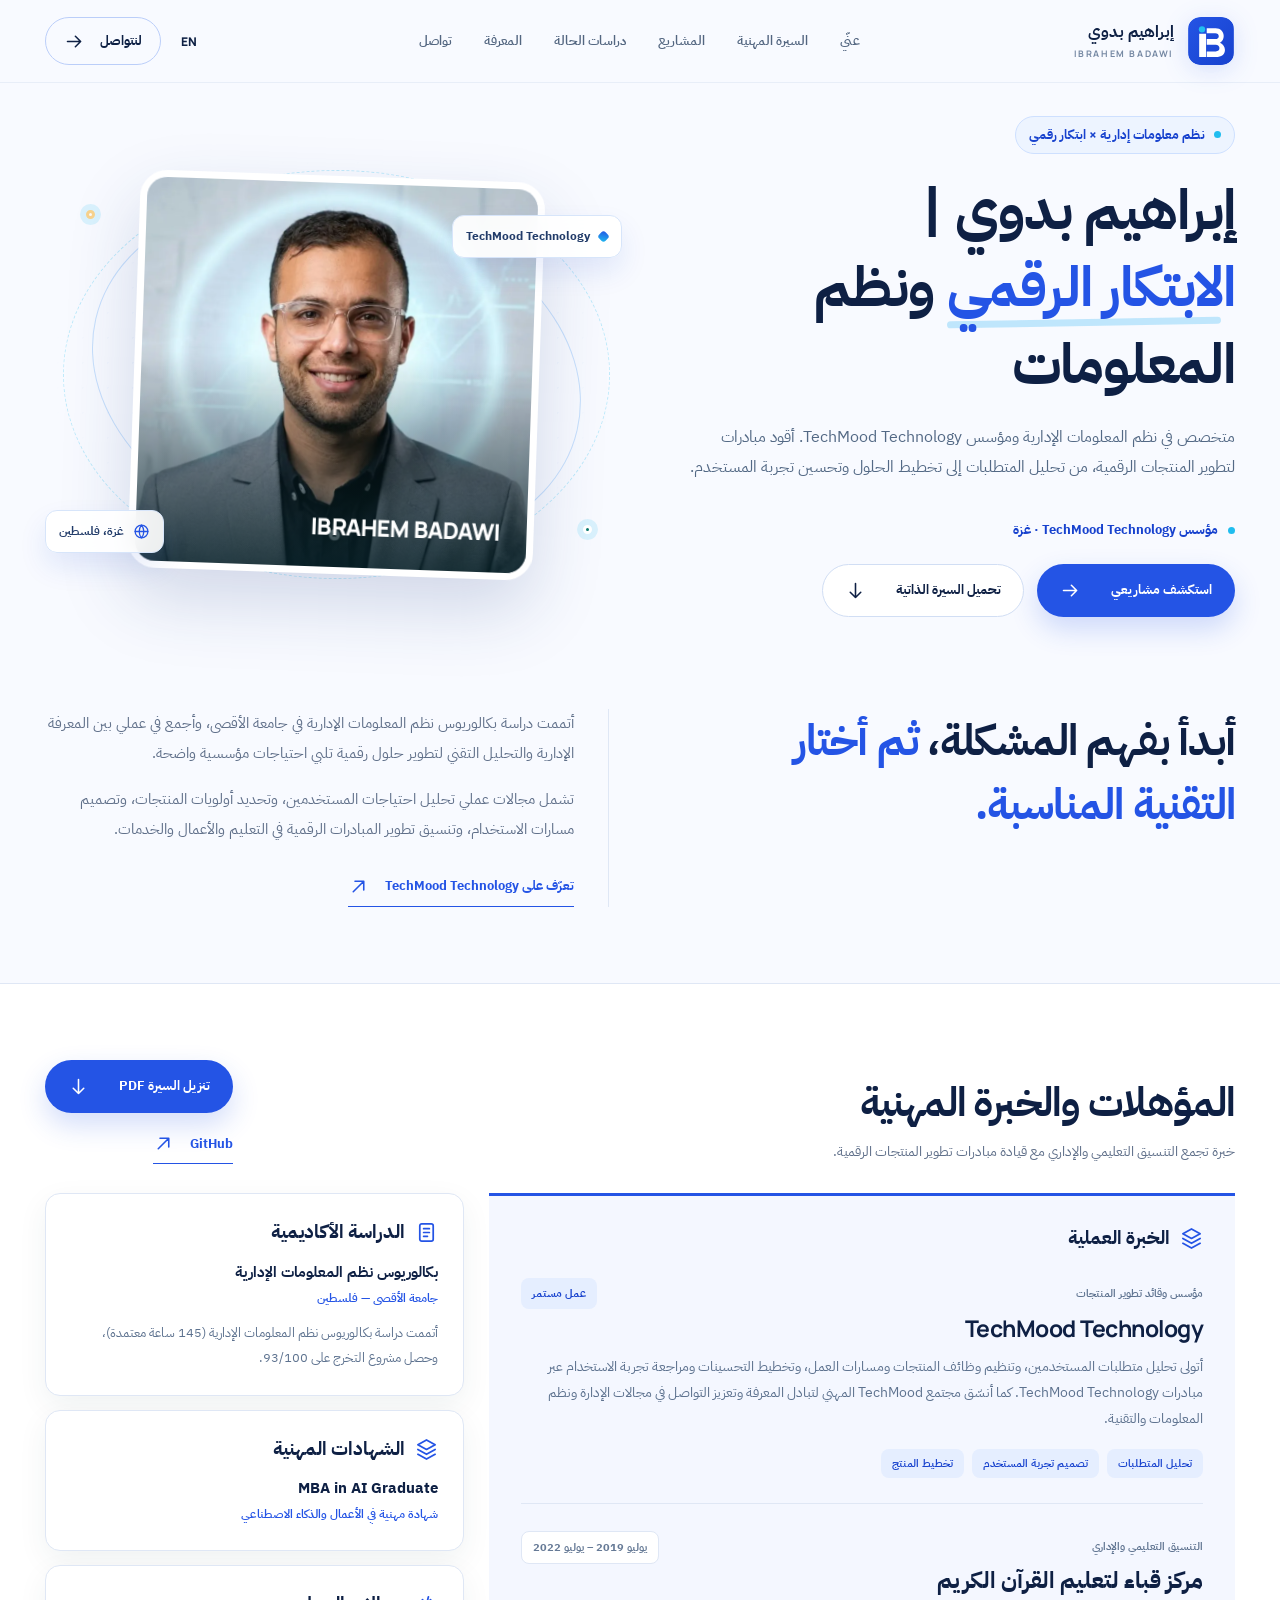
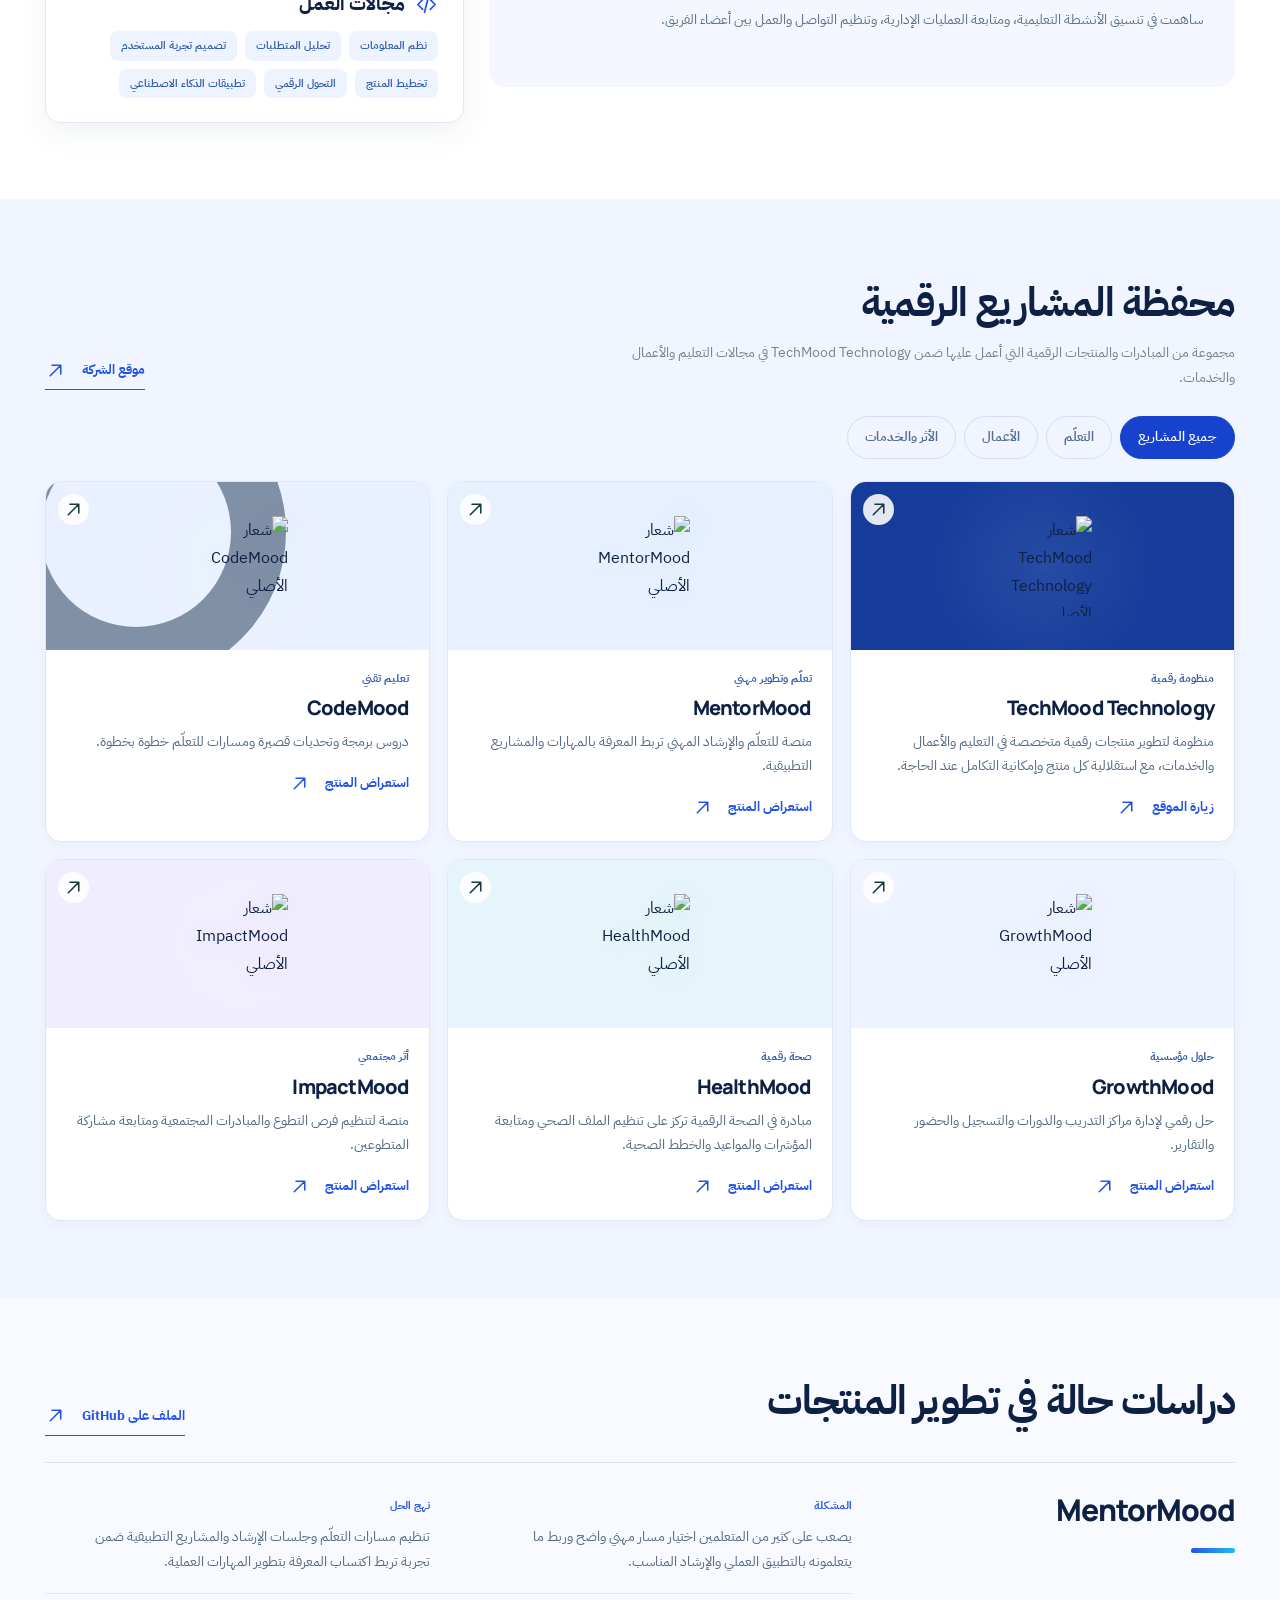
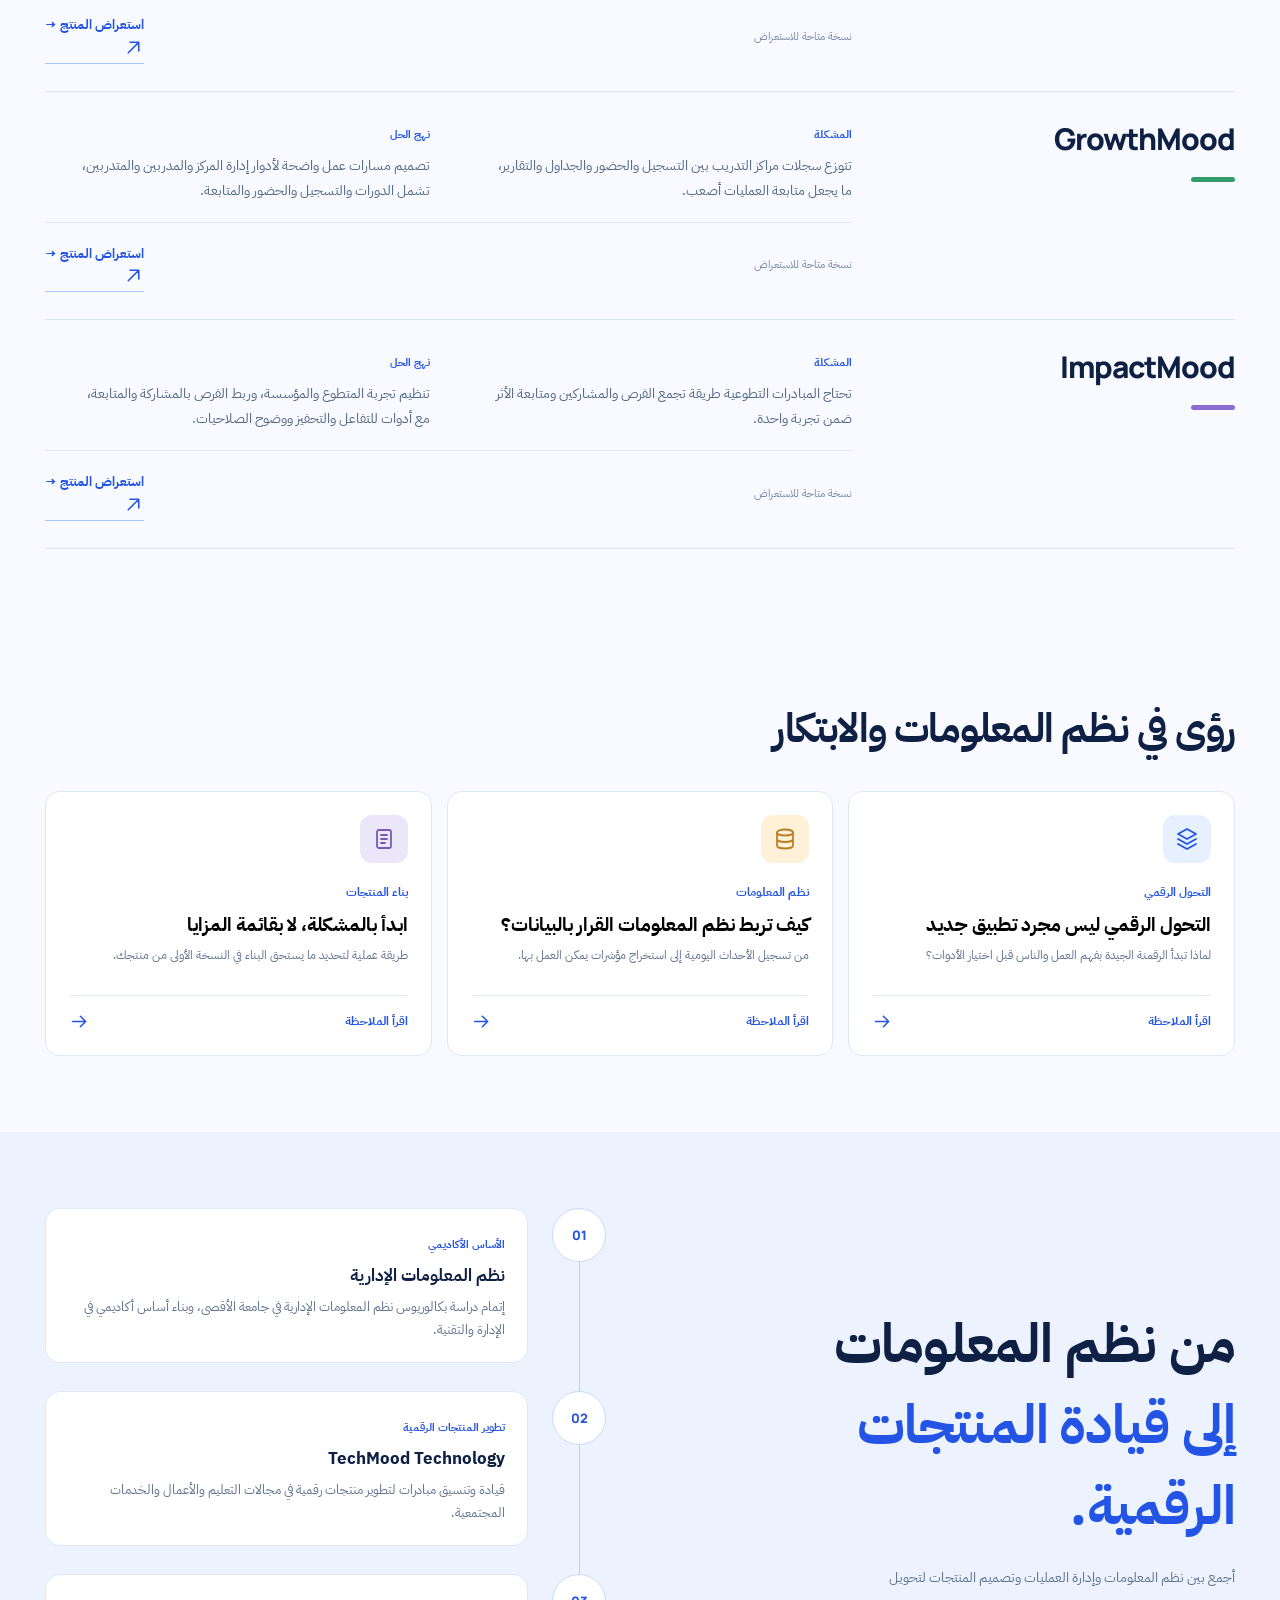
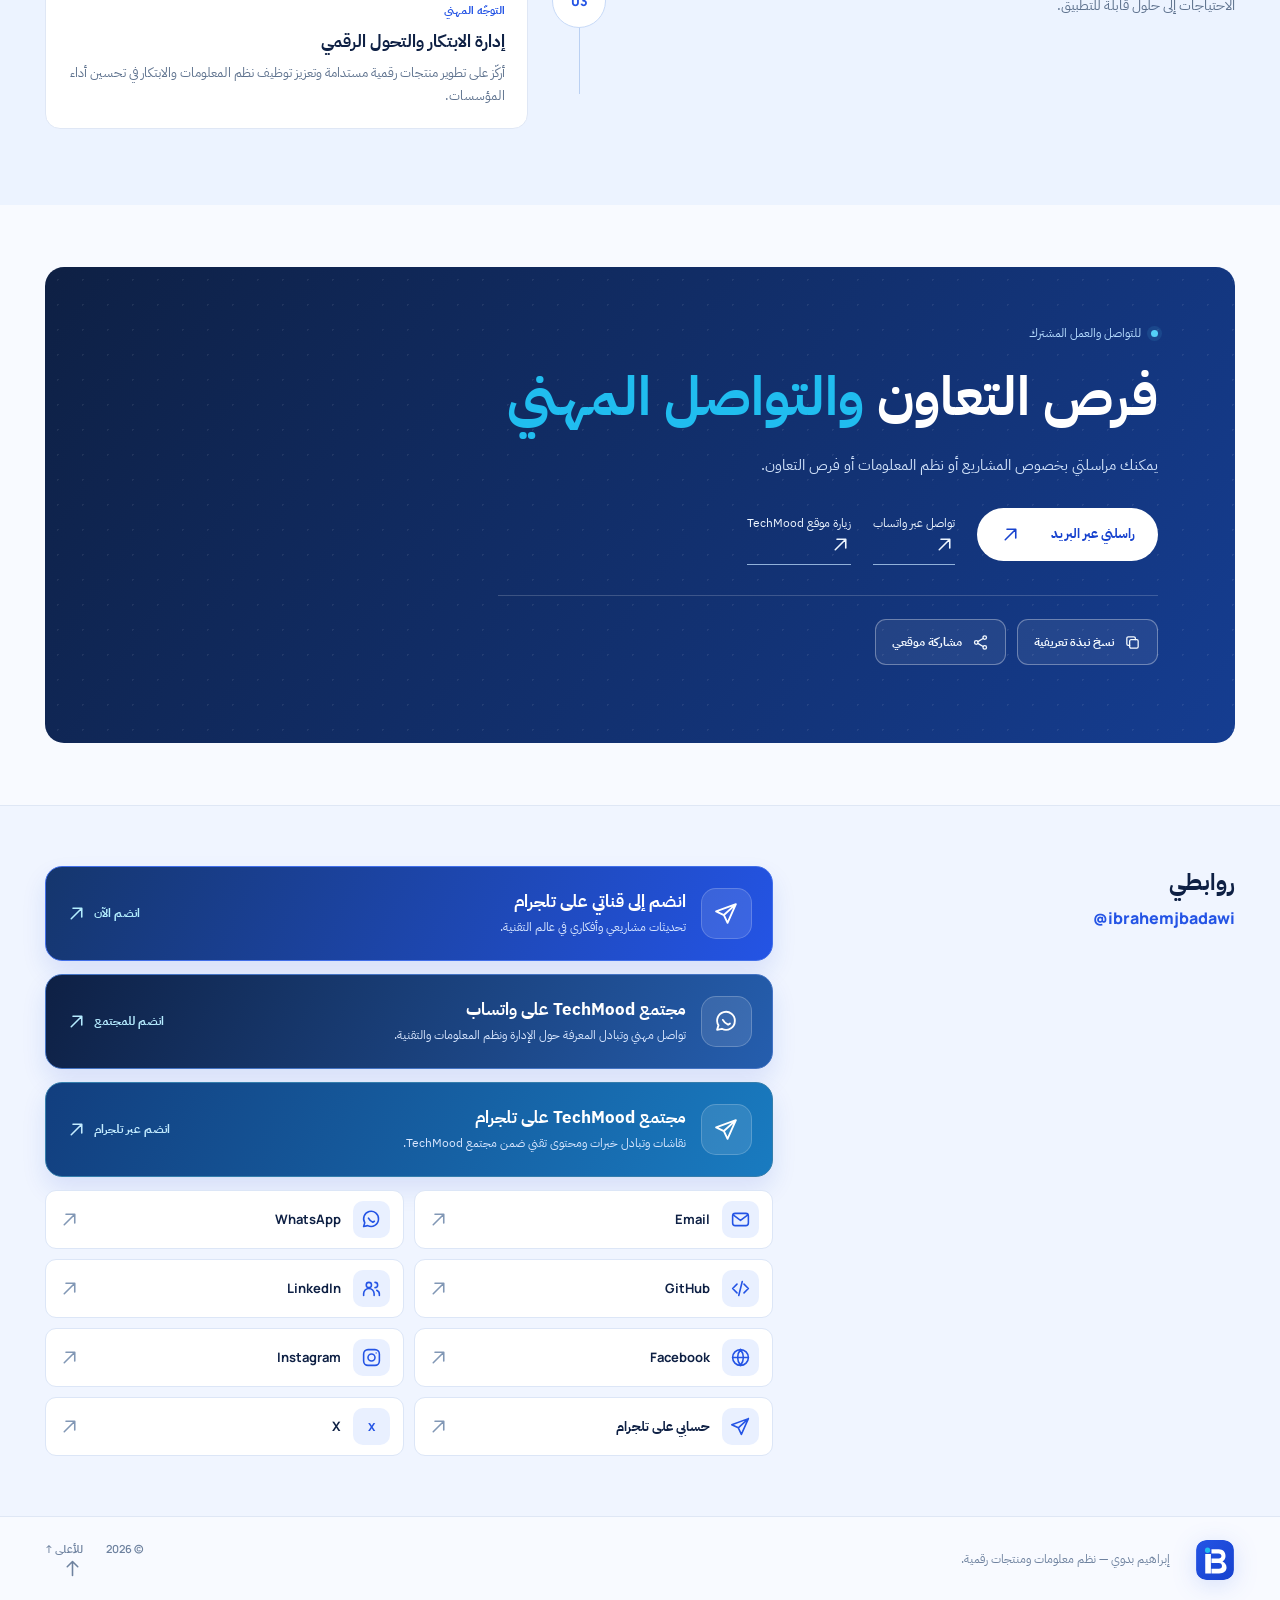
==== ibrahim-badawi-platform/index.html @ d2fb47e9 "Replace text arrows with consistent accessible SVG icon system" ====
<!doctype html>
<html lang="ar" dir="rtl">
  <head>
    <meta charset="utf-8" />
    <meta name="viewport" content="width=device-width, initial-scale=1" />
    <meta name="theme-color" content="#2454e5" />
    <meta name="description" content="إبراهيم بدوي، متخصص في نظم المعلومات الإدارية ومؤسس TechMood Technology. تعرّف إلى خبرته ومشاريعه." />
    <meta property="og:title" content="إبراهيم بدوي | نظم المعلومات والابتكار الرقمي" />
    <meta property="og:description" content="إبراهيم بدوي، نظم المعلومات الإدارية وتطوير المنتجات الرقمية." />
    <meta property="og:image" content="https://ibrahem-badawi-platform.vercel.app/profile.webp" />
    <meta property="og:type" content="profile" />
    <meta name="robots" content="index,follow" />
    <link rel="canonical" href="https://ibrahem-badawi-platform.vercel.app/" />
    <script type="application/ld+json">{"@context":"https://schema.org","@type":"Person","name":"Ibrahem Badawi","alternateName":"إبراهيم بدوي","url":"https://ibrahem-badawi-platform.vercel.app/","image":"https://ibrahem-badawi-platform.vercel.app/profile.webp","description":"Management Information Systems, digital product development, TechMood Technology initiatives","sameAs":["https://github.com/ibrahemjbadawi","https://www.linkedin.com/in/ibrahemjbadawi/","https://techmood-technology-corporate.vercel.app/"]}</script>
    <link rel="icon" type="image/svg+xml" href="./ib-mark-blue.svg" />
    <title>إبراهيم بدوي | نظم المعلومات والابتكار الرقمي</title>
    <link rel="preconnect" href="https://fonts.googleapis.com" />
    <link rel="preconnect" href="https://fonts.gstatic.com" crossorigin />
    <link href="https://fonts.googleapis.com/css2?family=IBM+Plex+Sans+Arabic:wght@400;500;600;700&family=Manrope:wght@400;500;600;700;800&display=swap" rel="stylesheet" />
    <link rel="stylesheet" href="./styles.css" />
    <script src="./script.js" defer></script>
  </head>
  <body>
    <svg class="icon-library" aria-hidden="true" xmlns="http://www.w3.org/2000/svg">
      <symbol id="icon-mail" viewBox="0 0 24 24"><rect x="3" y="5" width="18" height="14" rx="3"/><path d="m4 7 8 6 8-6"/></symbol>
      <symbol id="icon-chat" viewBox="0 0 24 24"><path d="M20 11.5a8.5 8.5 0 0 1-12.4 7.5L3 20l1.3-4.3A8.5 8.5 0 1 1 20 11.5Z"/><path d="M8.5 10.5c1.2 2.4 2.6 3.6 5 4.6l1.8-1.1"/></symbol>
      <symbol id="icon-code" viewBox="0 0 24 24"><path d="m8 7-5 5 5 5M16 7l5 5-5 5M14 4l-4 16"/></symbol>
      <symbol id="icon-users" viewBox="0 0 24 24"><circle cx="9" cy="8" r="3"/><path d="M3 20v-2a6 6 0 0 1 12 0v2M16 5a3 3 0 0 1 0 6M18 14a5 5 0 0 1 3 5v1"/></symbol>
      <symbol id="icon-globe" viewBox="0 0 24 24"><circle cx="12" cy="12" r="9"/><path d="M3 12h18M12 3a14 14 0 0 1 0 18M12 3a14 14 0 0 0 0 18"/></symbol>
      <symbol id="icon-camera" viewBox="0 0 24 24"><rect x="3" y="3" width="18" height="18" rx="5"/><circle cx="12" cy="12" r="4"/><circle cx="17.3" cy="6.8" r=".8" fill="currentColor" stroke="none"/></symbol>
      <symbol id="icon-send" viewBox="0 0 24 24"><path d="m21 3-8 18-3.5-7.5L2 10l19-7ZM9.5 13.5 21 3"/></symbol>
      <symbol id="icon-note" viewBox="0 0 24 24"><rect x="5" y="3" width="14" height="18" rx="2"/><path d="M9 8h6M9 12h6M9 16h4"/></symbol>
      <symbol id="icon-data" viewBox="0 0 24 24"><ellipse cx="12" cy="5.5" rx="8" ry="3"/><path d="M4 5.5v13c0 1.7 3.6 3 8 3s8-1.3 8-3v-13M4 12c0 1.7 3.6 3 8 3s8-1.3 8-3"/></symbol>
      <symbol id="icon-layers" viewBox="0 0 24 24"><path d="m12 2 9 5-9 5-9-5 9-5ZM3 12l9 5 9-5M3 17l9 5 9-5"/></symbol>
      <symbol id="icon-copy" viewBox="0 0 24 24"><rect x="8" y="8" width="12" height="12" rx="2"/><path d="M16 8V6a2 2 0 0 0-2-2H6a2 2 0 0 0-2 2v8a2 2 0 0 0 2 2h2"/></symbol>
            <symbol id="icon-arrow-forward" viewBox="0 0 24 24"><path d="M4 12h15m-6-6 6 6-6 6"/></symbol>
      <symbol id="icon-arrow-back" viewBox="0 0 24 24"><path d="M20 12H5m6-6-6 6 6 6"/></symbol>
      <symbol id="icon-arrow-up-right" viewBox="0 0 24 24"><path d="M6 18 18 6M8 6h10v10"/></symbol>
      <symbol id="icon-arrow-down" viewBox="0 0 24 24"><path d="M12 4v16m-6-6 6 6 6-6"/></symbol>
      <symbol id="icon-arrow-up" viewBox="0 0 24 24"><path d="M12 20V4m-6 6 6-6 6 6"/></symbol>
      <symbol id="icon-share" viewBox="0 0 24 24"><circle cx="18" cy="5" r="2.5"/><circle cx="6" cy="12" r="2.5"/><circle cx="18" cy="19" r="2.5"/><path d="m8.2 10.8 7.5-4.5M8.2 13.2l7.5 4.5"/></symbol>
    </svg>
    <div class="page-progress" id="page-progress" aria-hidden="true"></div>
    <a class="skip-link" href="#main">تخطَّ إلى المحتوى</a>
    <div id="top" aria-hidden="true"></div>
    <header class="site-header">
      <div class="container header-inner">
        <a class="brand" href="#top" aria-label="العودة إلى الرئيسية">
          <img class="brand-logo" src="./ib-mark-blue.svg" alt="شعار Ibrahem Badawi" width="48" height="48" />
          <span class="brand-copy"><strong data-i18n="name">إبراهيم بدوي</strong><small>IBRAHEM BADAWI</small></span>
        </a>
        <nav class="nav" id="main-nav" aria-label="التنقل الرئيسي">
          <a href="#about" data-i18n="navAbout">عنّي</a>
          <a href="#resume" data-i18n="navResume">السيرة المهنية</a>
          <a href="#work" data-i18n="navWork">المشاريع</a>
          <a href="#cases" data-i18n="navCases">دراسات الحالة</a>
          <a href="#knowledge" data-i18n="navKnowledge">المعرفة</a>
          <a href="#contact" data-i18n="navContact">تواصل</a>
        </nav>
        <div class="header-actions">
          <button type="button" class="lang-btn" id="lang-toggle" aria-label="Switch language">EN</button>
          <a class="header-cta" href="#contact"><span data-i18n="letsTalk">لنتواصل</span><span class="action-icon header-arrow" aria-hidden="true"><svg class="ui-icon action-svg directional-icon"><use href="#icon-arrow-forward"/></svg></span></a>
          <button type="button" class="menu-btn" id="menu-toggle" aria-controls="main-nav" aria-expanded="false" aria-label="فتح القائمة"><span></span><span></span><span></span></button>
        </div>
      </div>
    </header>

    <main id="main">
      <section class="hero section-wrap" aria-labelledby="hero-title">
        <div class="container hero-layout">
          <div class="hero-content">
            <div class="eyebrow"><span data-i18n="eyebrow">نظم معلومات إدارية × ابتكار رقمي</span></div>
            <h1 id="hero-title" data-i18n-html="heroTitle">إبراهيم بدوي | <span class="accent-underline">الابتكار الرقمي</span> ونظم المعلومات</h1>
            <p class="hero-lead" data-i18n="heroLead">متخصص في نظم المعلومات الإدارية ومؤسس TechMood Technology. أقود مبادرات لتطوير المنتجات الرقمية، من تحليل المتطلبات إلى تخطيط الحلول وتحسين تجربة المستخدم.</p>
            <div class="hero-identity-line"><span class="identity-dot" aria-hidden="true"></span><span data-i18n="heroIdentity">مؤسس TechMood Technology · غزة</span></div>
            <div class="hero-actions">
              <a href="#work" class="btn btn-primary"><span data-i18n="exploreWork">استكشف مشاريعي</span><span class="action-icon button-icon" aria-hidden="true"><svg class="ui-icon action-svg directional-icon"><use href="#icon-arrow-forward"/></svg></span></a>
              <a href="./Ibrahem_Badawi_CV.pdf" target="_blank" class="btn btn-outline"><span data-i18n="downloadCV">تحميل السيرة الذاتية</span><span class="action-icon download-arrow" aria-hidden="true"><svg class="ui-icon action-svg "><use href="#icon-arrow-down"/></svg></span></a>
            </div>
          </div>
          <div class="hero-visual hero-visual-portrait" aria-label="صورة إبراهيم بدوي الشخصية">
            <div class="visual-grid"></div>
            <div class="portrait-orbit portrait-orbit-one" aria-hidden="true"></div>
            <div class="portrait-orbit portrait-orbit-two" aria-hidden="true"></div>
            <div class="portrait-spark portrait-spark-one" aria-hidden="true"></div>
            <div class="portrait-spark portrait-spark-two" aria-hidden="true"></div>
            <div class="portrait-floating-label portrait-floating-label-top" aria-hidden="true"><span class="label-marker"></span><span>TechMood Technology</span></div>
            <div class="hero-card hero-card-main portrait-card">
              <img src="./profile.webp" class="portrait-photo" alt="صورة شخصية لإبراهيم بدوي" width="900" height="900" />
              <div class="portrait-shade"></div>
              <div class="portrait-caption"><strong>IBRAHEM BADAWI</strong></div>
            </div>
            <div class="portrait-floating-label portrait-floating-label-bottom" aria-hidden="true"><svg class="ui-icon"><use href="#icon-globe"/></svg><span data-i18n="photoLocation">غزة، فلسطين</span></div>
          </div>
        </div>
      </section>

      <section class="section about" id="about" aria-labelledby="about-title">
        <div class="container about-layout">
          <div class="section-intro">
            <div class="section-kicker"><span>01</span><span data-i18n="aboutKicker">عنّي</span></div>
            <h2 id="about-title" data-i18n-html="aboutTitle">أبدأ بفهم المشكلة، <span>ثم أختار التقنية المناسبة.</span></h2>
          </div>
          <div class="about-body">
            <p data-i18n="aboutP1">أتممت دراسة بكالوريوس نظم المعلومات الإدارية في جامعة الأقصى، وأجمع في عملي بين المعرفة الإدارية والتحليل التقني لتطوير حلول رقمية تلبي احتياجات مؤسسية واضحة.</p>
            <p data-i18n="aboutP2">تشمل مجالات عملي تحليل احتياجات المستخدمين، وتحديد أولويات المنتجات، وتصميم مسارات الاستخدام، وتنسيق تطوير المبادرات الرقمية في التعليم والأعمال والخدمات.</p>
            <a href="https://techmood-technology-corporate.vercel.app/" target="_blank" rel="noopener noreferrer" class="text-link"><span data-i18n="viewTechmood">تعرّف على TechMood Technology</span><span class="action-icon external-arrow" aria-hidden="true"><svg class="ui-icon action-svg "><use href="#icon-arrow-up-right"/></svg></span></a>
          </div>
        </div>
      </section>

      <section class="section resume-section" id="resume" aria-labelledby="resume-title">
        <div class="container">
          <div class="resume-heading">
            <div><h2 id="resume-title" data-i18n="resumeTitle">المؤهلات والخبرة المهنية</h2><p data-i18n="resumeIntro">خبرة تجمع التنسيق التعليمي والإداري مع قيادة مبادرات تطوير المنتجات الرقمية.</p></div>
            <div class="resume-downloads"><a class="btn btn-primary" href="./Ibrahem_Badawi_CV.pdf" target="_blank" download="Ibrahem_Badawi_CV.pdf"><span data-i18n="downloadPDF">تنزيل السيرة PDF</span><span class="action-icon download-arrow" aria-hidden="true"><svg class="ui-icon action-svg "><use href="#icon-arrow-down"/></svg></span></a><a class="text-link" href="https://github.com/IbrahemJBadawi" target="_blank" rel="noopener noreferrer">GitHub <span class="action-icon external-arrow" aria-hidden="true"><svg class="ui-icon action-svg "><use href="#icon-arrow-up-right"/></svg></span></a></div>
          </div>
          <div class="resume-layout">
            <div class="resume-primary">
              <div class="resume-block"><div class="resume-block-title"><svg class="ui-icon" aria-hidden="true"><use href="#icon-layers"/></svg><h3 data-i18n="experienceTitle">الخبرة العملية</h3></div>
                <article class="experience-entry"><div class="experience-header"><div><span class="experience-type" data-i18n="experienceType1">مؤسس وقائد تطوير المنتجات</span><h4>TechMood Technology</h4></div><span class="experience-ongoing" data-i18n="inProgress">عمل مستمر</span></div><p data-i18n="experienceDesc1">أتولى تحليل متطلبات المستخدمين، وتنظيم وظائف المنتجات ومسارات العمل، وتخطيط التحسينات ومراجعة تجربة الاستخدام عبر مبادرات TechMood Technology. كما أنسّق مجتمع TechMood المهني لتبادل المعرفة وتعزيز التواصل في مجالات الإدارة ونظم المعلومات والتقنية.</p><div class="skill-pills"><span data-i18n="skillReq">تحليل المتطلبات</span><span data-i18n="skillUX">تصميم تجربة المستخدم</span><span data-i18n="skillProduct">تخطيط المنتج</span></div></article>
                <article class="experience-entry"><div class="experience-header"><div><span class="experience-type" data-i18n="experienceType2">التنسيق التعليمي والإداري</span><h4 data-i18n="qibaTitle">مركز قباء لتعليم القرآن الكريم</h4></div><span class="experience-period" data-i18n="qibaPeriod">يوليو 2019 – يوليو 2022</span></div><p data-i18n="experienceDesc2">ساهمت في تنسيق الأنشطة التعليمية، ومتابعة العمليات الإدارية، وتنظيم التواصل والعمل بين أعضاء الفريق.</p></article>
              </div>
            </div>
            <aside class="resume-aside">
              <div class="resume-aside-block"><div class="resume-block-title"><svg class="ui-icon" aria-hidden="true"><use href="#icon-note"/></svg><h3 data-i18n="educationTitle">الدراسة الأكاديمية</h3></div><strong data-i18n="educationDegree">بكالوريوس نظم المعلومات الإدارية</strong><span data-i18n="educationSchool">جامعة الأقصى — فلسطين</span><p data-i18n="educationDesc">أتممت دراسة بكالوريوس نظم المعلومات الإدارية (145 ساعة معتمدة)، وحصل مشروع التخرج على 93/100.</p></div>
              <div class="resume-aside-block"><div class="resume-block-title"><svg class="ui-icon" aria-hidden="true"><use href="#icon-layers"/></svg><h3 data-i18n="credentialsTitle">الشهادات المهنية</h3></div><strong>MBA in AI Graduate</strong><span data-i18n="professionalCert">شهادة مهنية في الأعمال والذكاء الاصطناعي</span></div>
              <div class="resume-aside-block skills-block"><div class="resume-block-title"><svg class="ui-icon" aria-hidden="true"><use href="#icon-code"/></svg><h3 data-i18n="skillsTitle">مجالات العمل</h3></div><div class="skill-pills"><span data-i18n="skillMIS">نظم المعلومات</span><span data-i18n="skillReq">تحليل المتطلبات</span><span data-i18n="skillUX">تصميم تجربة المستخدم</span><span data-i18n="skillProduct">تخطيط المنتج</span><span data-i18n="skillDigital">التحول الرقمي</span><span data-i18n="skillAI">تطبيقات الذكاء الاصطناعي</span></div></div>
            </aside>
          </div>
        </div>
      </section>

      <section class="section work-section" id="work" aria-labelledby="work-title">
        <div class="container">
          <div class="section-header">
            <div><h2 id="work-title" data-i18n="workTitle">محفظة المشاريع الرقمية</h2><p data-i18n="workIntro">مجموعة من المبادرات والمنتجات الرقمية التي أعمل عليها ضمن TechMood Technology في مجالات التعليم والأعمال والخدمات.</p></div>
            <a class="text-link work-extern" href="https://techmood-technology-corporate.vercel.app/" target="_blank" rel="noopener noreferrer"><span data-i18n="allOnTechmood">موقع الشركة</span><span class="action-icon external-arrow" aria-hidden="true"><svg class="ui-icon action-svg "><use href="#icon-arrow-up-right"/></svg></span></a>
          </div>
          <div class="filters" role="group" aria-label="تصفية المشاريع">
            <button class="filter active" type="button" data-filter="all" aria-pressed="true" data-i18n="filterAll">جميع المشاريع</button>
            <button class="filter" type="button" data-filter="learning" aria-pressed="false" data-i18n="filterLearning">التعلّم</button>
            <button class="filter" type="button" data-filter="business" aria-pressed="false" data-i18n="filterBusiness">الأعمال</button>
            <button class="filter" type="button" data-filter="impact" aria-pressed="false" data-i18n="filterImpact">الأثر والخدمات</button>
          </div>
          <div class="project-grid" id="project-grid">
            <article class="project-card featured-project" data-category="business">
              <a class="project-art project-art-real art-techmood" href="https://techmood-technology-corporate.vercel.app/" target="_blank" rel="noopener noreferrer" aria-label="TechMood Technology"><span class="brand-art-halo"></span><img class="project-brand-image" src="https://techmood-technology-corporate.vercel.app/assets/techmood-mark.svg?v=2" alt="شعار TechMood Technology الأصلي" loading="lazy" width="130" height="130"/><span class="project-art-visit" aria-hidden="true"><svg class="ui-icon action-svg"><use href="#icon-arrow-up-right"/></svg></span></a>
              <div class="project-info"><div class="project-category" data-i18n="catEcosystem">منظومة رقمية</div><h3>TechMood Technology</h3><p data-i18n="pTechmood">منظومة لتطوير منتجات رقمية متخصصة في التعليم والأعمال والخدمات، مع استقلالية كل منتج وإمكانية التكامل عند الحاجة.</p><a href="https://techmood-technology-corporate.vercel.app/" target="_blank" rel="noopener noreferrer" class="project-link"><span data-i18n="viewWebsite">زيارة الموقع</span><span class="action-icon external-arrow" aria-hidden="true"><svg class="ui-icon action-svg "><use href="#icon-arrow-up-right"/></svg></span></a></div>
            </article>
            <article class="project-card" data-category="learning">
              <a class="project-art project-art-real art-mentor" href="https://mentormood.vercel.app/" target="_blank" rel="noopener noreferrer" aria-label="MentorMood"><span class="brand-art-halo"></span><img class="project-brand-image" src="https://mentormood.vercel.app/logo-mark.png" alt="شعار MentorMood الأصلي" loading="lazy" width="130" height="130"/><span class="project-art-visit" aria-hidden="true"><svg class="ui-icon action-svg"><use href="#icon-arrow-up-right"/></svg></span></a>
              <div class="project-info"><div class="project-category" data-i18n="catLearning">تعلّم وتطوير مهني</div><h3>MentorMood</h3><p data-i18n="pMentor">منصة للتعلّم والإرشاد المهني تربط المعرفة بالمهارات والمشاريع التطبيقية.</p><a href="https://mentormood.vercel.app/" target="_blank" rel="noopener noreferrer" class="project-link"><span data-i18n="viewDemo">استعراض المنتج</span><span class="action-icon external-arrow" aria-hidden="true"><svg class="ui-icon action-svg "><use href="#icon-arrow-up-right"/></svg></span></a></div>
            </article>
            <article class="project-card" data-category="learning">
              <a class="project-art project-art-real art-code" href="https://codemood.vercel.app/" target="_blank" rel="noopener noreferrer" aria-label="CodeMood"><span class="brand-art-halo"></span><img class="project-brand-image" src="https://codemood.vercel.app/icon-192.png" alt="شعار CodeMood الأصلي" loading="lazy" width="130" height="130"/><span class="project-art-visit" aria-hidden="true"><svg class="ui-icon action-svg"><use href="#icon-arrow-up-right"/></svg></span></a>
              <div class="project-info"><div class="project-category" data-i18n="catTechEducation">تعليم تقني</div><h3>CodeMood</h3><p data-i18n="pCode">تعلّم البرمجة والذكاء الاصطناعي بدروس قصيرة وتحديات ومسارات تفاعلية.</p><a href="https://codemood.vercel.app/" target="_blank" rel="noopener noreferrer" class="project-link"><span data-i18n="viewDemo">استعراض المنتج</span><span class="action-icon external-arrow" aria-hidden="true"><svg class="ui-icon action-svg "><use href="#icon-arrow-up-right"/></svg></span></a></div>
            </article>
            <article class="project-card" data-category="business">
              <a class="project-art project-art-real art-growth" href="https://growthmood.vercel.app/" target="_blank" rel="noopener noreferrer" aria-label="GrowthMood"><span class="brand-art-halo"></span><img class="project-brand-image" src="https://growthmood.vercel.app/app-icon.svg" alt="شعار GrowthMood الأصلي" loading="lazy" width="130" height="130"/><span class="project-art-visit" aria-hidden="true"><svg class="ui-icon action-svg"><use href="#icon-arrow-up-right"/></svg></span></a>
              <div class="project-info"><div class="project-category" data-i18n="catSaaS">حلول مؤسسية</div><h3>GrowthMood</h3><p data-i18n="pGrowth">حل رقمي لإدارة مراكز التدريب والدورات والتسجيل والحضور والتقارير.</p><a href="https://growthmood.vercel.app/" target="_blank" rel="noopener noreferrer" class="project-link"><span data-i18n="viewDemo">استعراض المنتج</span><span class="action-icon external-arrow" aria-hidden="true"><svg class="ui-icon action-svg "><use href="#icon-arrow-up-right"/></svg></span></a></div>
            </article>
            <article class="project-card" data-category="impact">
              <a class="project-art project-art-real art-health" href="https://healthmood.vercel.app/" target="_blank" rel="noopener noreferrer" aria-label="HealthMood"><span class="brand-art-halo"></span><img class="project-brand-image" src="https://healthmood.vercel.app/logo.webp" alt="شعار HealthMood الأصلي" loading="lazy" width="130" height="130"/><span class="project-art-visit" aria-hidden="true"><svg class="ui-icon action-svg"><use href="#icon-arrow-up-right"/></svg></span></a>
              <div class="project-info"><div class="project-category" data-i18n="catHealth">صحة رقمية</div><h3>HealthMood</h3><p data-i18n="pHealth">مبادرة في الصحة الرقمية تركز على تنظيم الملف الصحي ومتابعة المؤشرات والمواعيد والخطط الصحية.</p><a href="https://healthmood.vercel.app/" target="_blank" rel="noopener noreferrer" class="project-link"><span data-i18n="viewDemo">استعراض المنتج</span><span class="action-icon external-arrow" aria-hidden="true"><svg class="ui-icon action-svg "><use href="#icon-arrow-up-right"/></svg></span></a></div>
            </article>
            <article class="project-card" data-category="impact">
              <a class="project-art project-art-real art-impact" href="https://impactmood.vercel.app/" target="_blank" rel="noopener noreferrer" aria-label="ImpactMood"><span class="brand-art-halo"></span><img class="project-brand-image" src="https://impactmood.vercel.app/assets/impact-icon.png" alt="شعار ImpactMood الأصلي" loading="lazy" width="130" height="130"/><span class="project-art-visit" aria-hidden="true"><svg class="ui-icon action-svg"><use href="#icon-arrow-up-right"/></svg></span></a>
              <div class="project-info"><div class="project-category" data-i18n="catSocial">أثر مجتمعي</div><h3>ImpactMood</h3><p data-i18n="pImpact">منصة لتنظيم فرص التطوع والمبادرات المجتمعية ومتابعة مشاركة المتطوعين.</p><a href="https://impactmood.vercel.app/" target="_blank" rel="noopener noreferrer" class="project-link"><span data-i18n="viewDemo">استعراض المنتج</span><span class="action-icon external-arrow" aria-hidden="true"><svg class="ui-icon action-svg "><use href="#icon-arrow-up-right"/></svg></span></a></div>
            </article>
          </div>
          
        </div>
      </section>

      <section class="section case-section" id="cases" aria-labelledby="cases-title">
        <div class="container">
          <div class="section-header case-header"><div><h2 id="cases-title" data-i18n="casesTitle">دراسات حالة في تطوير المنتجات</h2></div><a href="https://github.com/IbrahemJBadawi" target="_blank" rel="noopener noreferrer" class="text-link"><span data-i18n="sourceProfile">الملف على GitHub</span><span class="action-icon external-arrow" aria-hidden="true"><svg class="ui-icon action-svg "><use href="#icon-arrow-up-right"/></svg></span></a></div>
          <div class="case-list">
            <article class="case-card"><div class="case-index"><span>LEARNING / 01</span><strong>MentorMood</strong><span class="case-color mentor-color"></span></div><div class="case-details"><div><span class="case-label" data-i18n="caseProblem">المشكلة</span><p data-i18n="caseMentorProblem">يصعب على كثير من المتعلمين اختيار مسار مهني واضح وربط ما يتعلمونه بالتطبيق العملي والإرشاد المناسب.</p></div><div><span class="case-label" data-i18n="caseApproach">نهج الحل</span><p data-i18n="caseMentorApproach">تنظيم مسارات التعلّم وجلسات الإرشاد والمشاريع التطبيقية ضمن تجربة تربط اكتساب المعرفة بتطوير المهارات العملية.</p></div><div class="case-actions"><span class="case-stage" data-i18n="caseStage">نسخة متاحة للاستعراض</span><a href="https://mentormood.vercel.app/" target="_blank" rel="noopener noreferrer" ><span data-i18n="visitCase">استعراض المنتج</span><span class="action-icon external-arrow" aria-hidden="true"><svg class="ui-icon action-svg "><use href="#icon-arrow-up-right"/></svg></span></a></div></div></article>
            <article class="case-card"><div class="case-index"><span>SAAS / 02</span><strong>GrowthMood</strong><span class="case-color growth-color"></span></div><div class="case-details"><div><span class="case-label" data-i18n="caseProblem">المشكلة</span><p data-i18n="caseGrowthProblem">تتوزع سجلات مراكز التدريب بين التسجيل والحضور والجداول والتقارير، ما يجعل متابعة العمليات أصعب.</p></div><div><span class="case-label" data-i18n="caseApproach">نهج الحل</span><p data-i18n="caseGrowthApproach">تصميم مسارات عمل واضحة لأدوار إدارة المركز والمدربين والمتدربين، تشمل الدورات والتسجيل والحضور والمتابعة.</p></div><div class="case-actions"><span class="case-stage" data-i18n="caseStage">نسخة متاحة للاستعراض</span><a href="https://growthmood.vercel.app/" target="_blank" rel="noopener noreferrer" ><span data-i18n="visitCase">استعراض المنتج</span><span class="action-icon external-arrow" aria-hidden="true"><svg class="ui-icon action-svg "><use href="#icon-arrow-up-right"/></svg></span></a></div></div></article>
            <article class="case-card"><div class="case-index"><span>IMPACT / 03</span><strong>ImpactMood</strong><span class="case-color impact-color"></span></div><div class="case-details"><div><span class="case-label" data-i18n="caseProblem">المشكلة</span><p data-i18n="caseImpactProblem">تحتاج المبادرات التطوعية طريقة تجمع الفرص والمشاركين ومتابعة الأثر ضمن تجربة واحدة.</p></div><div><span class="case-label" data-i18n="caseApproach">نهج الحل</span><p data-i18n="caseImpactApproach">تنظيم تجربة المتطوع والمؤسسة، وربط الفرص بالمشاركة والمتابعة، مع أدوات للتفاعل والتحفيز ووضوح الصلاحيات.</p></div><div class="case-actions"><span class="case-stage" data-i18n="caseStage">نسخة متاحة للاستعراض</span><a href="https://impactmood.vercel.app/" target="_blank" rel="noopener noreferrer" ><span data-i18n="visitCase">استعراض المنتج</span><span class="action-icon external-arrow" aria-hidden="true"><svg class="ui-icon action-svg "><use href="#icon-arrow-up-right"/></svg></span></a></div></div></article>
          </div>
        </div>
      </section>

      <section class="section knowledge-section" id="knowledge" aria-labelledby="knowledge-title">
        <div class="container">
          <div class="section-header"><div><h2 id="knowledge-title" data-i18n="knowledgeTitle">رؤى في نظم المعلومات والابتكار</h2></div></div>
          <div class="article-grid">
            <button class="article-card" type="button" data-article="digital"><div class="article-top"><span class="article-icon bg-teal"><svg class="ui-icon" aria-hidden="true"><use href="#icon-layers"/></svg></span></div><div class="article-meta" data-i18n="articleCategoryDigital">التحول الرقمي</div><h3 data-i18n="articleTitleDigital">التحول الرقمي ليس مجرد تطبيق جديد</h3><p data-i18n="articleDescDigital">لماذا تبدأ الرقمنة الجيدة بفهم العمل والناس قبل اختيار الأدوات؟</p><span class="article-bottom"><span data-i18n="readNote">اقرأ الملاحظة</span><span class="action-icon article-arrow" aria-hidden="true"><svg class="ui-icon action-svg directional-icon"><use href="#icon-arrow-forward"/></svg></span></span></button>
            <button class="article-card" type="button" data-article="mis"><div class="article-top"><span class="article-icon bg-amber"><svg class="ui-icon" aria-hidden="true"><use href="#icon-data"/></svg></span></div><div class="article-meta" data-i18n="articleCategoryMIS">نظم المعلومات</div><h3 data-i18n="articleTitleMIS">كيف تربط نظم المعلومات القرار بالبيانات؟</h3><p data-i18n="articleDescMIS">من تسجيل الأحداث اليومية إلى استخراج مؤشرات يمكن العمل بها.</p><span class="article-bottom"><span data-i18n="readNote">اقرأ الملاحظة</span><span class="action-icon article-arrow" aria-hidden="true"><svg class="ui-icon action-svg directional-icon"><use href="#icon-arrow-forward"/></svg></span></span></button>
            <button class="article-card" type="button" data-article="product"><div class="article-top"><span class="article-icon bg-purple"><svg class="ui-icon" aria-hidden="true"><use href="#icon-note"/></svg></span></div><div class="article-meta" data-i18n="articleCategoryProduct">بناء المنتجات</div><h3 data-i18n="articleTitleProduct">ابدأ بالمشكلة، لا بقائمة المزايا</h3><p data-i18n="articleDescProduct">طريقة عملية لتحديد ما يستحق البناء في النسخة الأولى من منتجك.</p><span class="article-bottom"><span data-i18n="readNote">اقرأ الملاحظة</span><span class="action-icon article-arrow" aria-hidden="true"><svg class="ui-icon action-svg directional-icon"><use href="#icon-arrow-forward"/></svg></span></span></button>
          </div>
        </div>
      </section>

      <section class="section journey-section" id="journey" aria-labelledby="journey-title">
        <div class="container journey-layout"><div><div class="section-kicker"><span>05</span><span data-i18n="journeyKicker">المسار</span></div><h2 id="journey-title" data-i18n-html="journeyTitle">من نظم المعلومات<br/><span>إلى قيادة المنتجات الرقمية.</span></h2><p data-i18n="journeyIntro">أجمع بين نظم المعلومات وإدارة العمليات وتصميم المنتجات لتحويل الاحتياجات إلى حلول قابلة للتطبيق.</p></div><div class="timeline"><div class="timeline-item"><span class="timeline-mark">01</span><div><small data-i18n="timeline1Tag">الأساس الأكاديمي</small><h3 data-i18n="timeline1Title">نظم المعلومات الإدارية</h3><p data-i18n="timeline1Desc">إتمام دراسة بكالوريوس نظم المعلومات الإدارية في جامعة الأقصى، وبناء أساس أكاديمي في الإدارة والتقنية.</p></div></div><div class="timeline-item"><span class="timeline-mark">02</span><div><small data-i18n="timeline2Tag">تطوير المنتجات الرقمية</small><h3>TechMood Technology</h3><p data-i18n="timeline2Desc">قيادة وتنسيق مبادرات لتطوير منتجات رقمية في مجالات التعليم والأعمال والخدمات المجتمعية.</p></div></div><div class="timeline-item"><span class="timeline-mark">03</span><div><small data-i18n="timeline3Tag">التوجّه المهني</small><h3 data-i18n="timeline3Title">إدارة الابتكار والتحول الرقمي</h3><p data-i18n="timeline3Desc">أركّز على تطوير منتجات رقمية مستدامة وتعزيز توظيف نظم المعلومات والابتكار في تحسين أداء المؤسسات.</p></div></div></div></div>
      </section>

      <section class="contact-section" id="contact" aria-labelledby="contact-title"><div class="container"><div class="contact-card"><div class="contact-pattern"></div><div class="contact-content"><div class="contact-eyebrow"><span class="online-dot"></span><span data-i18n="contactKicker">للتواصل والعمل المشترك</span></div><h2 id="contact-title" data-i18n-html="contactTitle">فرص التعاون <em>والتواصل المهني</em></h2><p data-i18n="contactDesc">يمكنك مراسلتي بخصوص المشاريع أو نظم المعلومات أو فرص التعاون.</p><div class="contact-links"><a href="mailto:ibrahemjbadawi@gmail.com?subject=Hello%20Ibrahem%20-%20Collaboration" class="btn btn-light"><span data-i18n="emailMe">راسلني عبر البريد</span><span class="action-icon external-arrow" aria-hidden="true"><svg class="ui-icon action-svg "><use href="#icon-arrow-up-right"/></svg></span></a><a href="https://wa.me/972595918648" target="_blank" rel="noopener noreferrer" class="contact-link"><span data-i18n="whatsappMe">تواصل عبر واتساب</span><span class="action-icon external-arrow" aria-hidden="true"><svg class="ui-icon action-svg "><use href="#icon-arrow-up-right"/></svg></span></a><a href="https://techmood-technology-corporate.vercel.app/" target="_blank" rel="noopener noreferrer" class="contact-link"><span data-i18n="visitCompany">زيارة موقع TechMood</span><span class="action-icon external-arrow" aria-hidden="true"><svg class="ui-icon action-svg "><use href="#icon-arrow-up-right"/></svg></span></a></div><div class="profile-tools" role="group" aria-label="Quick profile actions"><button type="button" id="copy-intro" class="profile-tool"><svg class="ui-icon" aria-hidden="true"><use href="#icon-copy"/></svg><span data-i18n="copyIntro">نسخ نبذة تعريفية</span></button><button type="button" id="share-profile" class="profile-tool"><svg class="ui-icon" aria-hidden="true"><use href="#icon-share"/></svg><span data-i18n="shareProfile">مشاركة موقعي</span></button></div><p class="profile-feedback" id="profile-feedback" role="status" aria-live="polite"></p></div></div></div></section>
      <section class="social-section" id="socials" aria-labelledby="social-title">
        <div class="container social-layout">
          <div class="social-heading">
            <span class="social-mark">@</span>
            <div>
              <h2 id="social-title" data-i18n="socialTitle">روابطي</h2>
              <strong dir="ltr">@ibrahemjbadawi</strong>
            </div>
          </div>
          <div class="social-links-stack">
            <a class="telegram-channel-cta" href="https://t.me/IbrahemJBadawiTech" target="_blank" rel="noopener noreferrer">
              <span class="channel-icon" aria-hidden="true"><svg class="ui-icon"><use href="#icon-send"/></svg></span>
              <span class="channel-copy"><strong data-i18n="channelTitle">انضم إلى قناتي على تلجرام</strong><small data-i18n="channelDesc">تحديثات مشاريعي وأفكاري في عالم التقنية.</small></span>
              <span class="channel-action"><span data-i18n="channelJoin">انضم الآن</span><span class="action-icon external-arrow" aria-hidden="true"><svg class="ui-icon action-svg "><use href="#icon-arrow-up-right"/></svg></span></span>
            </a>
            <a class="telegram-channel-cta techmood-community-cta" href="https://chat.whatsapp.com/CAcU4CWWCXZGRriocLDoMP" target="_blank" rel="noopener noreferrer">
              <span class="channel-icon" aria-hidden="true"><svg class="ui-icon"><use href="#icon-chat"/></svg></span>
              <span class="channel-copy"><strong data-i18n="communityTitle">مجتمع TechMood على واتساب</strong><small data-i18n="communityDesc">تواصل مهني وتبادل المعرفة حول الإدارة ونظم المعلومات والتقنية.</small></span>
              <span class="channel-action"><span data-i18n="communityJoin">انضم للمجتمع</span><span class="action-icon external-arrow" aria-hidden="true"><svg class="ui-icon action-svg "><use href="#icon-arrow-up-right"/></svg></span></span>
            </a>
            <a class="telegram-channel-cta techmood-telegram-cta" href="https://t.me/techmoodcom" target="_blank" rel="noopener noreferrer">
              <span class="channel-icon" aria-hidden="true"><svg class="ui-icon"><use href="#icon-send"/></svg></span>
              <span class="channel-copy"><strong data-i18n="telegramCommunityTitle">مجتمع TechMood على تلجرام</strong><small data-i18n="telegramCommunityDesc">نقاشات وتبادل خبرات ومحتوى تقني ضمن مجتمع TechMood.</small></span>
              <span class="channel-action"><span data-i18n="telegramCommunityJoin">انضم عبر تلجرام</span><span class="action-icon external-arrow" aria-hidden="true"><svg class="ui-icon action-svg "><use href="#icon-arrow-up-right"/></svg></span></span>
            </a>
            <div class="social-grid" aria-label="Social profiles">
            <a href="mailto:ibrahemjbadawi@gmail.com"><span class="social-icon"><svg class="ui-icon" aria-hidden="true"><use href="#icon-mail"/></svg></span><span>Email</span><span class="social-arrow" aria-hidden="true"><svg class="ui-icon action-svg"><use href="#icon-arrow-up-right"/></svg></span></a>
            <a href="https://wa.me/972595918648" target="_blank" rel="noopener noreferrer"><span class="social-icon"><svg class="ui-icon" aria-hidden="true"><use href="#icon-chat"/></svg></span><span>WhatsApp</span><span class="social-arrow" aria-hidden="true"><svg class="ui-icon action-svg"><use href="#icon-arrow-up-right"/></svg></span></a>
            <a href="https://github.com/ibrahemjbadawi" target="_blank" rel="me noopener noreferrer"><span class="social-icon"><svg class="ui-icon" aria-hidden="true"><use href="#icon-code"/></svg></span><span>GitHub</span><span class="social-arrow" aria-hidden="true"><svg class="ui-icon action-svg"><use href="#icon-arrow-up-right"/></svg></span></a>
            <a href="https://www.linkedin.com/in/ibrahemjbadawi/" target="_blank" rel="me noopener noreferrer"><span class="social-icon"><svg class="ui-icon" aria-hidden="true"><use href="#icon-users"/></svg></span><span>LinkedIn</span><span class="social-arrow" aria-hidden="true"><svg class="ui-icon action-svg"><use href="#icon-arrow-up-right"/></svg></span></a>
            <a href="https://www.facebook.com/ibrahemjbadawi" target="_blank" rel="noopener noreferrer"><span class="social-icon"><svg class="ui-icon" aria-hidden="true"><use href="#icon-globe"/></svg></span><span>Facebook</span><span class="social-arrow" aria-hidden="true"><svg class="ui-icon action-svg"><use href="#icon-arrow-up-right"/></svg></span></a>
            <a href="https://www.instagram.com/ibrahemjbadawi/" target="_blank" rel="noopener noreferrer"><span class="social-icon"><svg class="ui-icon" aria-hidden="true"><use href="#icon-camera"/></svg></span><span>Instagram</span><span class="social-arrow" aria-hidden="true"><svg class="ui-icon action-svg"><use href="#icon-arrow-up-right"/></svg></span></a>
            <a href="https://t.me/ibrahemjbadawi" target="_blank" rel="noopener noreferrer"><span class="social-icon"><svg class="ui-icon" aria-hidden="true"><use href="#icon-send"/></svg></span><span data-i18n="telegramPersonal">حسابي على تلجرام</span><span class="social-arrow" aria-hidden="true"><svg class="ui-icon action-svg"><use href="#icon-arrow-up-right"/></svg></span></a>
            <a href="https://x.com/ibrahemjbadawi" target="_blank" rel="noopener noreferrer"><span class="social-icon">X</span><span>X</span><span class="social-arrow" aria-hidden="true"><svg class="ui-icon action-svg"><use href="#icon-arrow-up-right"/></svg></span></a>
            </div>
          </div>
        </div>
      </section>
    </main>

    <footer class="footer"><div class="container footer-inner"><a href="#top" class="footer-brand" aria-label="العودة إلى الرئيسية"><img class="footer-logo" src="./ib-mark-blue.svg" alt="شعار Ibrahem Badawi" width="40" height="40" /></a><span data-i18n="footerText">إبراهيم بدوي — معرفة تُلهم، وتقنية تصنع أثرًا.</span><div class="footer-end"><span>© <span id="year">2026</span></span><a href="#top" class="back-to-top"><span data-i18n="backTop">للأعلى</span><span class="action-icon up-arrow" aria-hidden="true"><svg class="ui-icon action-svg "><use href="#icon-arrow-up"/></svg></span></a></div></div></footer>

    <dialog id="article-dialog" class="article-dialog" aria-labelledby="dialog-title"><div class="dialog-body"><button type="button" id="close-dialog" class="dialog-close" aria-label="إغلاق">×</button><div class="dialog-kicker" id="dialog-category"></div><h2 id="dialog-title"></h2><div id="dialog-content" class="dialog-content"></div><div class="dialog-footer"><button type="button" id="dialog-done"><span data-i18n="doneReading">العودة للمكتبة</span><span class="action-icon dialog-arrow" aria-hidden="true"><svg class="ui-icon action-svg directional-icon"><use href="#icon-arrow-back"/></svg></span></button></div></div></dialog>
  </body>
</html>
---- ibrahim-badawi-platform/styles.css ----
:root{--ink:#142b35;--ink-soft:#48606b;--teal:#08786e;--teal-deep:#074f4d;--sun:#f4bb68;--cream:#f8f9f6;--white:#fff;--line:#e1e8e5;--muted:#f1f4f0;--shadow:0 18px 70px rgba(13,51,55,.09)}
*,*::before,*::after{box-sizing:border-box}html{scroll-behavior:smooth;scroll-padding-top:95px}body{margin:0;font-family:'IBM Plex Sans Arabic',sans-serif;color:var(--ink);background:var(--cream);line-height:1.8;-webkit-font-smoothing:antialiased}body.modal-open{overflow:hidden}a{color:inherit;text-decoration:none}button{font:inherit;cursor:pointer}img,svg{max-width:100%}::selection{background:#b7e6d8;color:#123d3a}.container{width:min(1190px,calc(100% - 64px));margin-inline:auto}.skip-link{position:absolute;top:-80px;right:16px;background:#fff;padding:8px;z-index:50}.skip-link:focus{top:8px}.announcement{height:34px;background:#0e3a3c;color:#c9e7df;display:flex;align-items:center;justify-content:center;gap:10px;font-size:11px;letter-spacing:.1px}.announcement-dot,.online-dot{height:7px;width:7px;background:#75dcbc;display:inline-block;border-radius:50%;box-shadow:0 0 0 4px rgba(116,220,188,.12)}.announcement>span:last-child{color:var(--sun)}
.site-header{position:sticky;z-index:30;top:0;background:rgba(248,249,246,.94);backdrop-filter:blur(18px);border-bottom:1px solid rgba(16,60,61,.08)}.header-inner{height:82px;display:flex;align-items:center;justify-content:space-between;gap:28px}.brand{display:flex;align-items:center;gap:13px;flex-shrink:0}.brand-symbol{width:48px;height:48px;background:var(--ink);border-radius:15px;color:#fff;display:grid;place-content:center;font:800 26px/1 'Manrope',sans-serif;letter-spacing:-2.4px}.brand-symbol span,.footer-brand span{color:var(--sun)}.brand-copy{display:flex;flex-direction:column;line-height:1.33;gap:5px}.brand-copy strong{font-weight:700;font-size:16px}.brand-copy small{font:700 9px/1.2 'Manrope',sans-serif;letter-spacing:1.6px;color:#88959a}.nav{display:flex;align-items:center;gap:32px}.nav a{font-size:13px;font-weight:600;color:#4f6369;transition:color .2s}.nav a:hover,.nav a:focus-visible{color:var(--teal)}.header-actions{display:flex;align-items:center;gap:12px}.lang-btn{color:var(--ink);background:none;border:0;font:800 12px 'Manrope',sans-serif;padding:10px 8px}.header-cta{font-size:13px;font-weight:700;display:flex;gap:15px;align-items:center;padding:12px 18px;border:1px solid var(--ink);border-radius:30px;transition:background .2s,color .2s}.header-cta:hover{background:var(--ink);color:#fff}.menu-btn{display:none;flex-direction:column;gap:5px;justify-content:center;width:40px;height:40px;border:0;background:transparent}.menu-btn span{width:22px;height:2px;background:var(--ink);border-radius:4px}
.hero{padding-top:86px}.hero-layout{display:grid;grid-template-columns:1fr 1.04fr;align-items:center;gap:5%;min-height:570px}.hero-content{padding-bottom:45px}.eyebrow,.section-kicker{display:inline-flex;align-items:center;gap:11px;color:var(--teal);font-size:13px;font-weight:700}.eyebrow-spark{font:30px/1 'Manrope',sans-serif;color:var(--teal)}.hero h1{font-size:clamp(42px,5.3vw,72px);letter-spacing:-2px;line-height:1.38;margin:24px 0 24px;font-weight:700;max-width:650px}.accent-underline{color:var(--teal);position:relative;white-space:nowrap}.accent-underline:after{content:'';position:absolute;right:5%;left:0;bottom:1px;background:var(--sun);height:10px;border-radius:8px;z-index:-1;transform:rotate(-1deg)}.hero-lead{font-size:16px;line-height:2.05;color:var(--ink-soft);max-width:525px}.hero-actions{display:flex;gap:13px;align-items:center;margin-top:31px;flex-wrap:wrap}.btn{display:inline-flex;align-items:center;justify-content:center;gap:30px;border-radius:100px;min-height:53px;padding:12px 22px;font-size:13px;font-weight:700;border:1px solid transparent;transition:transform .2s,background .2s,border-color .2s}.btn:hover{transform:translateY(-3px)}.btn-primary{background:var(--teal);color:#fff;box-shadow:0 12px 25px rgba(8,120,110,.18)}.btn-primary:hover{background:#09685f}.btn-outline{background:#fff;border-color:#d7e1dd;color:var(--ink)}.hero-footnote{display:flex;align-items:center;gap:12px;color:#6d8485;font-size:12px;margin-top:32px}.hero-bottom-rule{display:flex;align-items:center;justify-content:space-between;border-top:1px solid var(--line);height:66px;font-size:12px;color:#809092}.hero-bottom-rule span:last-child{font-size:24px;color:var(--teal)}
.hero-visual{height:560px;position:relative;display:grid;place-items:center}.visual-grid{position:absolute;inset:10px 0;background-image:radial-gradient(#98b3ad 1px,transparent 1px);background-size:25px 25px;opacity:.18;mask-image:radial-gradient(ellipse,black 10%,transparent 71%)}.hero-card-main{height:455px;width:min(430px,85%);background:linear-gradient(155deg,#123b45 0%,#082a35 95%);border:1px solid #25535d;border-radius:27px;box-shadow:0 35px 70px rgba(10,49,56,.23);position:relative;overflow:hidden;isolation:isolate;transform:rotate(3deg)}.hero-card-main:before{content:'';position:absolute;width:280px;height:280px;right:-145px;top:-130px;background:#1f9b85;opacity:.25;border-radius:50%;filter:blur(65px)}.hero-card-main:after{content:'';position:absolute;bottom:-180px;left:-70px;width:300px;height:300px;background:#c99d61;opacity:.09;border-radius:50%;filter:blur(60px)}.visual-topline,.visual-bottom{position:absolute;right:26px;left:26px;display:flex;justify-content:space-between;align-items:center;z-index:4;color:#aac7ca;font:600 10px/1.2 'Manrope',sans-serif;letter-spacing:1px}.visual-topline{top:28px}.small-pill{border:1px solid #4e6a72;border-radius:99px;padding:7px 10px}.mini-dots{display:flex;gap:5px}.mini-dots i{display:block;width:5px;height:5px;background:#5d8290;border-radius:50%}.mini-dots i:first-child{background:#e4b56d}.visual-bottom{bottom:28px}.visual-bottom span:first-child{display:flex;align-items:center;gap:8px}.pulse{height:6px;width:6px;border-radius:50%;background:#71dabe;box-shadow:0 0 9px #71dabe}.orbit{position:absolute;border:1px solid rgba(140,204,196,.2);border-radius:50%;left:50%;top:50%;transform:translate(-50%,-50%)}.orbit-one{width:295px;height:295px}.orbit-two{width:365px;height:365px;border-style:dashed;opacity:.6}.core-node{width:182px;height:182px;position:absolute;left:50%;top:50%;transform:translate(-50%,-50%);border-radius:50%;background:radial-gradient(circle at 35% 15%,#247f78,#13565d 70%);border:1px solid #65b4a3;box-shadow:0 0 0 9px rgba(64,175,152,.08),0 23px 50px rgba(0,0,0,.2);display:flex;justify-content:center;align-items:center;flex-direction:column;color:#f5faf5}.core-star{font-size:34px;line-height:1.2;color:var(--sun)}.core-node strong{font:800 22px/1.5 'Manrope',sans-serif;letter-spacing:-1px}.core-node strong em{font-style:normal;color:#e8bd75}.core-node small{font-size:9px;color:#cae8e3;margin-top:4px}.idea-node{position:absolute;width:72px;height:72px;border:1px solid #6d9da0;background:#103d47;border-radius:20px;color:white;display:flex;align-items:center;justify-content:center;flex-direction:column;z-index:3;box-shadow:0 12px 24px #06242d70}.idea-node span{font-size:22px;color:#ebc27d;line-height:1.3}.idea-node small{font:700 8px 'Manrope',sans-serif;letter-spacing:1px;color:#b5d6d4}.node-top{left:calc(50% - 36px);top:64px}.node-left{left:42px;top:247px}.node-right{right:37px;top:249px}.floating-note{position:absolute;z-index:5;background:#fff;box-shadow:0 15px 42px rgba(24,65,65,.14);display:flex;align-items:center;gap:12px;padding:13px 17px;border:1px solid #ecf0ec;border-radius:16px}.floating-note>span:last-child{display:flex;flex-direction:column;line-height:1.4;gap:4px}.floating-note strong{font-size:12px}.floating-note small{font-size:10px;color:#879598}.note-icon{font-size:22px;width:38px;height:38px;border-radius:12px;display:grid;place-items:center;font-weight:700}.note-icon.mint{background:#d6f2e8;color:#0b8174}.note-icon.amber{background:#fff2dc;color:#bf812a}.floating-note-one{left:-10px;top:100px;transform:rotate(-4deg)}.floating-note-two{right:-12px;bottom:79px;transform:rotate(-2deg)}
.focus-strip{border-bottom:1px solid var(--line);background:#fff}.focus-inner{display:flex;align-items:center;justify-content:space-between;gap:20px;min-height:90px}.focus-inner>span{display:flex;align-items:center;gap:9px;white-space:nowrap;font-size:12px;font-weight:700}.focus-inner .focus-title{color:#8a9998;font-weight:500}.focus-shape{width:7px;height:7px;border:2px solid #5cb5a1;display:inline-block;transform:rotate(45deg)}
.section{padding:112px 0}.section-kicker{gap:13px;font-size:12px;letter-spacing:.1px}.section-kicker span:first-child{font:800 11px 'Manrope',sans-serif;color:var(--teal);padding:4px 9px;border:1px solid #a8d8cd;border-radius:5px}.section h2{font-weight:700;line-height:1.5;letter-spacing:-.8px}.about-layout{display:grid;grid-template-columns:.85fr 1fr;gap:12%}.section-intro h2{font-size:clamp(30px,3.6vw,47px);margin:19px 0}.section-intro h2 span,.journey-layout h2 span{color:var(--teal)}.about-body{border-right:1px solid var(--line);padding-right:45px}.about-body>p{margin:0 0 17px;font-size:15px;color:var(--ink-soft);line-height:2.15}.about-stat-grid{display:grid;grid-template-columns:1fr 1fr;gap:16px;margin:28px 0}.about-stat-grid>div{background:#fff;border:1px solid var(--line);border-radius:16px;padding:19px 17px;display:flex;flex-direction:column;gap:6px}.stat-icon{font-size:23px;line-height:1.3;color:var(--teal)}.about-stat-grid strong{font-size:13px}.about-stat-grid small{font-size:11px;color:#869698}.text-link{display:inline-flex;align-items:center;gap:16px;color:var(--teal);font-size:13px;font-weight:700;border-bottom:1px solid var(--teal);padding:8px 0}.text-link:hover{gap:23px}
.work-section{background:#eff3ef}.section-header{display:flex;align-items:end;justify-content:space-between;gap:24px;margin-bottom:33px}.section-header h2{font-size:clamp(30px,3.5vw,45px);margin:13px 0 8px}.section-header p{color:#758587;font-size:14px;margin:0;max-width:650px}.section-aside{font:700 10px 'Manrope',sans-serif;letter-spacing:1.4px;color:#9eaaa7}.filters{display:flex;flex-wrap:wrap;gap:9px;margin-bottom:28px}.filter{border-radius:100px;border:1px solid #d5dfd9;padding:10px 20px;background:transparent;color:#607473;font-size:12px;font-weight:600;transition:all .2s}.filter:hover{border-color:var(--teal);color:var(--teal)}.filter.active{background:var(--ink);color:#fff;border-color:var(--ink)}.project-grid{display:grid;grid-template-columns:repeat(3,1fr);gap:20px}.project-card{min-width:0;overflow:hidden;background:#fff;border:1px solid #e0e8e1;border-radius:19px;transition:transform .2s,box-shadow .2s}.project-card:hover{transform:translateY(-5px);box-shadow:var(--shadow)}.project-card[hidden]{display:none}.project-art{height:202px;position:relative;overflow:hidden;display:grid;place-items:center;isolation:isolate}.project-info{padding:22px 23px 24px}.project-category{font-size:11px;font-weight:700;color:var(--teal)}.project-info h3{font:800 22px 'Manrope','IBM Plex Sans Arabic',sans-serif;letter-spacing:-.8px;margin:7px 0}.project-info p{font-size:12.5px;color:#708084;line-height:1.9;min-height:73px;margin:0 0 11px}.project-link{display:inline-flex;align-items:center;gap:15px;color:var(--teal);font-size:12px;font-weight:700}.project-status{display:inline-block;font-size:10px;color:#82918e;padding:6px 11px;background:#f3f6f3;border-radius:50px}.art-caption{position:absolute;bottom:18px;right:20px;color:#fff9;font:800 9px 'Manrope',sans-serif;letter-spacing:1.6px}.art-techmood{background:#0d3c41}.art-grid{position:absolute;inset:0;background:linear-gradient(90deg,transparent 95%,#ffffff0c 95%),linear-gradient(0deg,transparent 95%,#ffffff0c 95%);background-size:36px 36px;transform:skewY(-10deg) scale(1.3)}.giant-mark{font:800 145px/1 'Manrope',sans-serif;color:#e4f6e9;letter-spacing:-18px;transform:rotate(-9deg);z-index:2}.giant-mark span{color:#f1ba64}.art-corner{position:absolute;right:22px;top:19px;color:#b0d1ca;font:700 8px/1.5 'Manrope',sans-serif;letter-spacing:1.5px}.art-number{position:absolute;left:24px;bottom:18px;color:#b0d1ca;font:700 10px 'Manrope',sans-serif}.art-mentor{background:linear-gradient(135deg,#d5e5fb,#a0c8ef)}.art-lines{position:absolute;width:280px;height:280px;border:1px solid #fff9;border-radius:50%;box-shadow:0 0 0 37px #ffffff30,0 0 0 75px #ffffff25}.project-logo{font:800 130px 'Manrope',sans-serif;color:#2e548d;letter-spacing:-15px;z-index:2}.project-logo span{font-size:43px;color:#fff;vertical-align:super;margin-left:12px}.art-mentor .art-caption{color:#30568699}.art-code{background:#181f34}.art-code:after{content:'';position:absolute;top:-100px;left:-60px;width:300px;height:300px;border:55px solid #294360;border-radius:50%;opacity:.55}.code-decoration{color:#9be6c6;font:700 50px 'Manrope',sans-serif;z-index:2}.code-decoration span{color:#f0bb78}.art-growth{background:linear-gradient(145deg,#315c4c,#174838)}.growth-chart{display:flex;gap:13px;align-items:end;height:110px;transform:skew(-10deg)}.growth-chart i{width:35px;border-radius:9px 9px 0 0;background:#b8edac;box-shadow:0 12px 40px #0002}.growth-chart i:nth-child(1){height:40px;opacity:.5}.growth-chart i:nth-child(2){height:67px;opacity:.7}.growth-chart i:nth-child(3){height:83px;opacity:.85}.growth-chart i:nth-child(4){height:112px;background:#ffc36d}.art-health{background:linear-gradient(135deg,#eaf4f2,#b9dfd6)}.heart-pulse{font:400 155px/1 Arial,sans-serif;color:#137a70;z-index:2}.ecg-line{position:absolute;inset:50% 0 auto;border-top:2px dashed #fff9}.art-health .art-caption{color:#398780}.art-impact{background:linear-gradient(135deg,#4d3980,#26234d)}.impact-orbit{position:relative;width:150px;height:150px;border:1px solid #b7a6e4;border-radius:50%;display:grid;place-items:center}.impact-orbit:before{content:'';position:absolute;inset:25px;border:1px dashed #a99dce;border-radius:50%}.impact-orbit b{color:#f8c5a1;font-size:65px;font-weight:400}.impact-orbit i{position:absolute;width:14px;height:14px;background:#c8b1fb;border-radius:50%}.impact-orbit i:nth-of-type(1){right:13px;top:15px}.impact-orbit i:nth-of-type(2){left:14px;bottom:18px;background:#f9c28d}.impact-orbit i:nth-of-type(3){left:0;top:50px;background:#9de5dd}.projects-note{color:#91a09c;font-size:11px;text-align:center;margin:20px 0 0}
.knowledge-section{background:var(--cream)}.article-grid{display:grid;grid-template-columns:repeat(3,1fr);gap:18px}.article-card{appearance:none;display:flex;flex-direction:column;align-items:stretch;text-align:right;padding:28px;border:1px solid var(--line);background:#fff;border-radius:18px;min-height:320px;transition:transform .2s,box-shadow .2s}.article-card:hover{transform:translateY(-5px);box-shadow:var(--shadow)}.article-top{display:flex;justify-content:space-between;align-items:start}.article-icon{width:56px;height:56px;border-radius:15px;display:grid;place-items:center;font:500 31px 'Manrope',sans-serif}.bg-teal{background:#e3f4ed;color:#16877c}.bg-amber{background:#fff0d8;color:#bd7f27}.bg-purple{background:#ece6fa;color:#765db2}.article-number{font:700 10px 'Manrope',sans-serif;color:#a4afad}.article-meta{font-size:11px;color:var(--teal);font-weight:700;margin-top:24px}.article-card h3{font-size:19px;line-height:1.6;margin:8px 0 5px}.article-card p{color:#7a898a;font-size:12px;line-height:1.9;margin:0 0 20px}.article-bottom{margin-top:auto;display:flex;justify-content:space-between;align-items:center;border-top:1px solid var(--line);padding-top:15px;color:var(--teal);font-size:12px;font-weight:700}.article-bottom span:last-child{font-size:21px}.knowledge-banner{display:flex;align-items:center;gap:28px;margin-top:22px;border:1px dashed #b8d0c5;border-radius:20px;padding:21px 27px;background:#eff5ef}.banner-art{font-size:27px;white-space:nowrap;color:var(--teal)}.banner-art span{color:#eba854}.knowledge-banner strong{font-size:15px}.knowledge-banner p{font-size:12px;color:#80918c;margin:4px 0 0}.knowledge-banner>a{margin-right:auto;white-space:nowrap;font-size:12px;font-weight:700;color:var(--teal)}
.journey-section{background:#eaf0ed}.journey-layout{display:grid;grid-template-columns:1fr 1.1fr;gap:14%;align-items:center}.journey-layout h2{font-size:clamp(38px,5vw,63px);line-height:1.5;margin:18px 0}.journey-layout>div:first-child>p{max-width:360px;color:#718481;font-size:14px;line-height:2}.timeline{position:relative}.timeline:before{content:'';position:absolute;right:26px;top:27px;bottom:35px;width:1px;background:#bbcec6}.timeline-item{display:flex;gap:24px;margin-bottom:28px;position:relative}.timeline-item:last-child{margin-bottom:0}.timeline-mark{width:54px;height:54px;flex:none;border-radius:50%;background:#fff;border:1px solid #c8dfd5;color:var(--teal);display:grid;place-items:center;font:800 13px 'Manrope',sans-serif;z-index:1}.timeline-item>div{background:#fff;padding:20px 22px;border-radius:15px;border:1px solid #dfe9e3;flex:1}.timeline-item small{color:var(--teal);font-size:11px;font-weight:700}.timeline-item h3{font-size:17px;margin:4px 0 5px}.timeline-item p{font-size:12px;color:#80918c;line-height:1.8;margin:0}
.contact-section{padding:85px 0}.contact-card{min-height:400px;border-radius:27px;background:#10393f;position:relative;overflow:hidden;isolation:isolate;padding:70px 8%;color:#fff}.contact-pattern{position:absolute;inset:0;background-image:radial-gradient(#ffffff 1px,transparent 1px);background-size:25px 25px;opacity:.075}.contact-content{position:relative;z-index:2;max-width:660px}.contact-eyebrow{color:#a9d9cd;display:flex;gap:10px;align-items:center;font-size:12px}.contact-card h2{font-size:clamp(36px,5.3vw,64px);margin:12px 0 8px;line-height:1.5}.contact-card h2 em{color:var(--sun);font-style:normal}.contact-card p{color:#b3d0cb;font-size:14px;line-height:2;max-width:570px}.contact-links{display:flex;align-items:center;flex-wrap:wrap;gap:22px;margin-top:25px}.btn-light{background:#fff;color:#0b4543}.contact-link{color:#e4f5ed;font-size:12px;border-bottom:1px solid #8eaaa5;padding:9px 0}.contact-decoration{position:absolute;left:-12px;bottom:-85px;color:#ffffff0d;font:800 300px/1 'Manrope',sans-serif;letter-spacing:-36px;pointer-events:none}.contact-decoration i{position:absolute;width:440px;height:440px;border:1px solid #ffffff18;border-radius:50%;left:-65px;bottom:-40px}.footer{border-top:1px solid var(--line)}.footer-inner{display:flex;align-items:center;gap:25px;padding:27px 0}.footer-brand{font:800 33px 'Manrope',sans-serif;letter-spacing:-4px}.footer-inner>span{font-size:12px;color:#849593}.footer-end{margin-right:auto;display:flex;gap:23px;color:#7b8d8b;font:600 11px 'Manrope','IBM Plex Sans Arabic',sans-serif}.footer-end a:hover{color:var(--teal)}
.article-dialog{border:0;padding:0;background:transparent;width:min(650px,calc(100% - 32px));max-height:min(85vh,780px);overflow:visible}.article-dialog::backdrop{background:rgba(8,28,35,.65);backdrop-filter:blur(5px)}.dialog-body{position:relative;max-height:min(85vh,780px);overflow:auto;background:#fff;border-radius:21px;padding:43px 45px;box-shadow:0 30px 80px #0003}.dialog-close{position:absolute;left:19px;top:15px;width:34px;height:34px;border:0;border-radius:50%;background:#eef2f0;color:#1b4045;font:26px Arial}.dialog-kicker{color:var(--teal);font-size:12px;font-weight:700}.article-dialog h2{font-size:clamp(25px,4vw,35px);line-height:1.6;margin:10px 0 20px}.dialog-content p{font-size:15px;line-height:2.2;color:#526972}.dialog-content ul{padding-right:22px;color:#526972;font-size:14px;line-height:2.1}.dialog-footer{border-top:1px solid var(--line);padding-top:18px;margin-top:26px;display:flex;align-items:center;justify-content:space-between;gap:20px}.dialog-footer span{font:700 10px 'Manrope',sans-serif;color:#a2b1b0}.dialog-footer button{border:0;background:none;color:var(--teal);font-size:12px;font-weight:700}
html[dir='ltr'] .article-card{text-align:left}html[dir='ltr'] .about-body{border-right:0;border-left:1px solid var(--line);padding-right:0;padding-left:45px}html[dir='ltr'] .accent-underline:after{right:0;left:5%}html[dir='ltr'] .timeline:before{right:auto;left:26px}html[dir='ltr'] .footer-end,html[dir='ltr'] .knowledge-banner>a{margin-right:0;margin-left:auto}html[dir='ltr'] .dialog-close{left:auto;right:19px}html[dir='ltr'] .article-dialog ul{padding-left:22px;padding-right:0}
@media(max-width:1100px){.nav{gap:17px}.hero h1{font-size:clamp(40px,5.2vw,60px)}.floating-note-one{left:0}.floating-note-two{right:0}.focus-inner{gap:10px}.focus-inner>span{font-size:11px}.contact-decoration{opacity:.7}}
@media(max-width:900px){.container{width:min(100% - 40px,720px)}.header-inner{height:73px}.nav{display:none;position:absolute;top:73px;left:0;right:0;background:#f8f9f6;border-bottom:1px solid var(--line);padding:20px 30px;box-shadow:0 20px 25px #102f300c;flex-direction:column;align-items:stretch;gap:0}.nav.open{display:flex}.nav a{padding:12px 0}.menu-btn{display:flex}.header-cta{display:none}.hero{padding-top:45px}.hero-layout{grid-template-columns:1fr;gap:0}.hero-content{padding:25px 0 20px}.hero-content h1{max-width:710px}.hero-visual{height:530px}.hero-card-main{width:min(430px,76%)}.floating-note-one{left:5%}.floating-note-two{right:5%}.focus-inner{flex-wrap:wrap;justify-content:center;gap:20px;padding:20px 0}.focus-title{width:100%;justify-content:center}.about-layout{gap:30px;grid-template-columns:1fr}.about-body{border:0;padding:0}.project-grid{grid-template-columns:repeat(2,1fr)}.article-grid{grid-template-columns:repeat(2,1fr)}.article-card:last-child{grid-column:span 2}.journey-layout{gap:30px;grid-template-columns:1fr}.journey-layout h2 br{display:none}.journey-layout h2{font-size:40px}.contact-decoration{font-size:230px}}
@media(max-width:600px){.container{width:calc(100% - 36px)}.announcement{font-size:10px}.brand-copy strong{font-size:14px}.brand-copy small{font-size:8px}.brand-symbol{height:42px;width:42px;border-radius:13px;font-size:23px}.header-actions{gap:3px}.hero h1{font-size:39px;line-height:1.55;letter-spacing:-1.2px;margin:18px 0}.hero-lead{font-size:14px}.hero-actions{gap:10px}.btn{font-size:12px;min-height:50px;gap:18px;padding:10px 17px}.hero-footnote{font-size:11px}.hero-visual{height:420px}.hero-card-main{height:345px;width:min(310px,82%);border-radius:21px}.visual-topline{top:18px;right:19px;left:19px}.visual-bottom{bottom:18px;right:19px;left:19px;font-size:7px}.orbit-one{width:220px;height:220px}.orbit-two{width:280px;height:280px}.core-node{width:138px;height:138px}.core-star{font-size:27px}.core-node strong{font-size:15px}.core-node small{font-size:7px}.idea-node{height:53px;width:53px;border-radius:13px}.idea-node span{font-size:17px}.idea-node small{font-size:6px}.node-top{left:calc(50% - 26px);top:45px}.node-left{left:20px;top:194px}.node-right{right:17px;top:194px}.floating-note{padding:8px 10px;gap:8px;border-radius:12px}.floating-note strong{font-size:10px}.floating-note small{font-size:8px}.note-icon{width:28px;height:28px;font-size:17px;border-radius:9px}.floating-note-one{left:0;top:65px}.floating-note-two{right:0;bottom:49px}.hero-bottom-rule{height:51px}.focus-inner{gap:14px}.focus-inner>span{font-size:10px}.section{padding:75px 0}.section h2,.section-header h2{font-size:31px}.about-body>p{font-size:13px}.about-stat-grid{gap:10px}.about-stat-grid>div{padding:14px}.about-stat-grid strong{font-size:12px}.about-stat-grid small{font-size:10px}.section-header{align-items:start}.work-extern,.section-aside{display:none}.section-header p{font-size:12px}.filter{padding:8px 13px;font-size:10px}.project-grid{grid-template-columns:1fr;gap:16px}.project-art{height:200px}.project-info p{min-height:auto}.article-grid{grid-template-columns:1fr}.article-card:last-child{grid-column:auto}.article-card{min-height:275px;padding:24px}.knowledge-banner{align-items:flex-start;gap:11px;flex-wrap:wrap;padding:20px}.banner-art{font-size:22px}.knowledge-banner>div:nth-child(2){flex:1;min-width:170px}.knowledge-banner>a{margin-right:0;margin-left:0}.timeline-item{gap:14px}.timeline-item>div{padding:17px}.timeline-mark{width:44px;height:44px;font-size:11px}.timeline:before{right:22px}.contact-section{padding:55px 0}.contact-card{padding:47px 25px;min-height:440px;border-radius:20px}.contact-card h2{font-size:42px}.contact-card p{font-size:12px}.contact-decoration{font-size:210px;bottom:-60px;opacity:.7}.footer-inner{gap:10px;flex-wrap:wrap}.footer-inner>span{font-size:10px}.footer-end{width:100%;justify-content:space-between;margin:0}.dialog-body{padding:36px 23px 25px}.dialog-content p{font-size:13px}.dialog-footer span{font-size:8px}html[dir='ltr'] .timeline:before{left:22px}}
@media(prefers-reduced-motion:reduce){html{scroll-behavior:auto}*,*::before,*::after{transition:none!important;animation:none!important}}

/* Personal portrait treatment for Ibrahem's profile */
.portrait-card{background:#d6e9e8;border:7px solid #fff;transform:rotate(2deg);box-shadow:0 35px 70px rgba(10,49,56,.18)}
.portrait-card::before,.portrait-card::after{display:none}
.portrait-photo{display:block;width:100%;height:100%;object-fit:cover;object-position:center 29%;position:absolute;inset:0}
.portrait-shade{position:absolute;inset:30% 0 0;background:linear-gradient(180deg,transparent 22%,rgba(8,35,42,.8) 100%)}
.portrait-card .visual-topline{color:#fff}
.portrait-card .small-pill{border-color:#ffffff78;background:#102f3650;backdrop-filter:blur(9px)}
.portrait-card .mini-dots i{background:#fff9}
.portrait-caption{position:absolute;bottom:26px;right:27px;left:27px;z-index:5;color:white;display:flex;flex-direction:column;gap:6px;text-align:right;direction:ltr;align-items:flex-end}
.portrait-caption strong{font:800 23px/1.2 'Manrope',sans-serif;letter-spacing:-.8px}
.portrait-caption small{font:600 9px/1.5 'Manrope',sans-serif;letter-spacing:1.15px;color:#e1f3ef}
html[dir='ltr'] .portrait-caption{align-items:flex-start;text-align:left}
@media(max-width:600px){.portrait-card{border-width:5px}.portrait-caption{bottom:19px;right:18px;left:18px}.portrait-caption strong{font-size:18px}.portrait-caption small{font-size:7px;letter-spacing:.8px}}
.brand-logo{display:block;width:48px;height:48px;flex:none;object-fit:contain;border-radius:14px;filter:drop-shadow(0 3px 7px rgba(7,79,77,.09))}
.footer-logo{display:block;width:40px;height:40px;object-fit:contain;border-radius:12px}
@media(max-width:600px){.brand-logo{width:42px;height:42px;border-radius:12px}.footer-logo{width:36px;height:36px}}
/* Portfolio tools and current-role badge: adapted to the site's own identity. */
.hero-identity-line{display:inline-flex;align-items:center;gap:10px;width:fit-content;max-width:100%;margin-top:16px;padding:9px 15px;border:1px solid #cce5dc;border-radius:99px;background:#ecf8f2;color:#126c61;font-size:12px;font-weight:700;line-height:1.7}
.identity-dot{width:8px;height:8px;flex:none;background:#3aa18a;border-radius:50%;box-shadow:0 0 0 4px #3aa18a21}
.profile-tools{display:flex;align-items:center;gap:11px;flex-wrap:wrap;margin-top:30px;padding-top:23px;border-top:1px solid #ffffff2e}
.profile-tool{display:inline-flex;align-items:center;gap:10px;min-height:44px;padding:10px 16px;border:1px solid #ffffff55;border-radius:100px;background:#ffffff12;color:#f2fff9;font-size:12px;font-weight:700;transition:background .18s,transform .18s}
.profile-tool:hover{background:#ffffff25;transform:translateY(-2px)}.profile-tool span:first-child{font:700 17px/1 Arial,sans-serif;color:#b5e6d4}
.profile-feedback{min-height:1.2em;margin:7px 0 0!important;color:#c9edda!important;font-size:12px!important;font-weight:700}
@media(max-width:600px){.hero-identity-line{font-size:11px;padding:8px 12px}.profile-tools{gap:9px}.profile-tool{flex:1 1 142px;justify-content:center}}
.hero-visual .floating-note-two{bottom:3px;right:-10px}
@media(max-width:600px){.hero-visual .floating-note-two{bottom:0;right:0}}

/* Professional identity: an editorial CV and evidence-led case studies. */
.resume-section{background:#fff;border-top:1px solid var(--line)}
.resume-heading{display:flex;align-items:end;justify-content:space-between;gap:35px;margin-bottom:42px}
.resume-heading h2{font-size:clamp(32px,3.55vw,48px);line-height:1.38;max-width:730px;margin:16px 0 10px}
.resume-heading p{color:var(--ink-soft);font-size:14px;line-height:2;max-width:690px;margin:0}
.resume-downloads{display:flex;flex-direction:column;align-items:flex-start;gap:12px;flex:none}
.resume-downloads .btn{white-space:nowrap}
.resume-layout{display:grid;grid-template-columns:minmax(0,1.28fr) minmax(290px,.72fr);gap:25px;align-items:start}
.resume-primary{border-top:3px solid var(--teal);padding:28px 32px 12px;background:var(--cream);border-radius:0 0 17px 17px}
.resume-block-title{display:flex;align-items:center;gap:10px;margin-bottom:25px}
.resume-block-title h3{font-size:17px;margin:0;line-height:1.5}
.resume-glyph{width:36px;height:36px;border-radius:11px;background:#dbece6;color:var(--teal);display:grid;place-items:center;font:700 21px 'Manrope',sans-serif;flex:none}
.experience-entry{padding:0 0 25px;border-bottom:1px solid #d9e4de;margin-bottom:27px}
.experience-entry:last-child{border-bottom:0;margin-bottom:0}
.experience-header{display:flex;align-items:start;justify-content:space-between;gap:20px}
.experience-type{font-size:12px;color:#517b77;font-weight:600}
.experience-header h4{font-size:23px;line-height:1.4;margin:6px 0 10px;font-weight:700}
.experience-header h4:not([data-i18n]){font-family:'Manrope',sans-serif;letter-spacing:-.5px}
.experience-ongoing,.experience-period{font-size:11px;color:#37736b;white-space:nowrap;background:#dbeee6;padding:6px 11px;border-radius:8px;font-weight:700}
.experience-period{background:#fff;border:1px solid var(--line);color:#6c8582}
.experience-entry>p{font-size:14px;line-height:2.05;color:#52676a;margin:0 0 17px;max-width:660px}
.skill-pills{display:flex;flex-wrap:wrap;gap:8px}
.skill-pills span{font-size:11px;color:#30665f;background:#e5f2ec;padding:5px 11px;border-radius:6px;font-weight:600}
.resume-aside{display:flex;flex-direction:column;gap:14px}
.resume-aside-block{padding:24px 25px;border:1px solid var(--line);background:#fff;border-radius:15px;box-shadow:0 10px 30px #173e3910}
.resume-aside-block .resume-block-title{margin-bottom:13px}
.resume-aside-block .resume-glyph{background:#f5f0e5;color:#9a6828}
.resume-aside-block>strong{font-size:15px;display:block;margin-bottom:4px;line-height:1.6}
.resume-aside-block>span{display:block;font-size:12px;color:var(--teal);font-weight:600;line-height:1.8}
.resume-aside-block>p{font-size:12px;line-height:1.9;color:#748582;margin:12px 0 0}
.resume-aside-block.skills-block .skill-pills span{background:#f1f5f2;color:#4b6966}
.case-section{background:#f8f9f6}
.case-header{align-items:end;margin-bottom:28px}
.case-list{border-top:1px solid #cadcd3}
.case-card{display:grid;grid-template-columns:minmax(220px,.44fr) minmax(0,1fr);gap:42px;padding:34px 0;border-bottom:1px solid #cadcd3}
.case-index{display:flex;flex-direction:column;align-items:flex-start;gap:7px}
.case-index>span:first-child{font:700 11px/1.5 'Manrope',sans-serif;letter-spacing:1px;color:#839893}
.case-index strong{font:800 clamp(24px,3vw,36px)/1.3 'Manrope',sans-serif;letter-spacing:-1px}
.case-color{width:44px;height:5px;border-radius:20px;background:var(--teal);margin-top:12px}
.case-color.code-color{background:#577bc3}.case-color.growth-color{background:#339b68}.case-color.impact-color{background:#886ed0}
.case-details{display:grid;grid-template-columns:1fr 1fr;column-gap:36px;row-gap:18px}
.case-label{font-size:11px;color:var(--teal);font-weight:700}
.case-details p{font-size:14px;color:#516a69;line-height:2;max-width:360px;margin:7px 0 0}
.case-actions{grid-column:1/-1;display:flex;align-items:center;justify-content:space-between;gap:12px;padding-top:15px;border-top:1px solid var(--line)}
.case-stage{color:#778e86;font-size:11px}
.case-actions a{color:var(--teal);font-size:13px;font-weight:700;border-bottom:1px solid #8bc2b5;padding:5px 0}
.case-actions a:focus-visible,.project-link:focus-visible,.text-link:focus-visible,.btn:focus-visible,.nav a:focus-visible,.filter:focus-visible,.menu-btn:focus-visible,.lang-btn:focus-visible{outline:3px solid #deac57;outline-offset:4px}
@media(max-width:1050px){.resume-heading{align-items:start;flex-direction:column;gap:18px}.resume-downloads{flex-direction:row;align-items:center}.case-card{grid-template-columns:200px 1fr;gap:24px}}
@media(max-width:900px){.resume-layout{grid-template-columns:1fr}.resume-aside{display:grid;grid-template-columns:1fr 1fr}.resume-aside-block:last-child{grid-column:1/-1}.case-card{grid-template-columns:1fr;gap:18px}.case-index{flex-direction:row;align-items:baseline;flex-wrap:wrap;gap:14px}.case-index .case-color{margin-top:0}}
@media(max-width:600px){
  .section{padding:70px 0}.hero h1{font-size:clamp(32px,9vw,40px);line-height:1.48}.accent-underline{white-space:normal}
  .hero-lead{font-size:15px;line-height:1.85}.hero-actions{align-items:stretch}.hero-actions .btn{flex:1 1 170px;min-height:48px;line-height:1.4;gap:10px;text-align:center}
  .section-header p{font-size:13px;line-height:1.85}.about-body>p{font-size:14px;line-height:1.9}
  .filters{flex-wrap:nowrap;overflow-x:auto;scrollbar-width:thin;scroll-snap-type:x proximity;padding:0 1px 10px;margin-bottom:20px}.filter{font-size:12px;padding:10px 14px;flex:none;min-height:43px;scroll-snap-align:start}
  .project-info p{font-size:14px;line-height:1.85}.project-link{font-size:13px;padding:7px 0}
  .resume-heading{margin-bottom:23px}.resume-heading h2{font-size:30px;line-height:1.45}.resume-heading p{font-size:13px}.resume-downloads{flex-wrap:wrap}.resume-primary{padding:23px 18px 0}
  .experience-header{flex-direction:column;gap:2px}.experience-header h4{font-size:21px;margin:4px 0}.experience-ongoing,.experience-period{margin-bottom:10px}.experience-entry>p{font-size:13px;line-height:1.95}
  .resume-aside{display:flex}.resume-aside-block{padding:22px 20px}.skill-pills span{font-size:12px;padding:6px 10px}
  .case-card{padding:26px 0}.case-index strong{font-size:27px}.case-details{grid-template-columns:1fr;row-gap:14px}.case-details p{font-size:13px;line-height:1.9;max-width:none}.case-actions{flex-wrap:wrap;gap:8px}.case-actions a{font-size:13px}
  .nav a{font-size:15px;min-height:44px;display:flex;align-items:center}.menu-btn{min-width:44px;min-height:44px}.lang-btn{min-height:44px;min-width:42px}
}

/* A small, readable signature for Ibrahem's cross-platform identity. */
.social-section{background:#eef4f0;border-top:1px solid var(--line);padding:64px 0 76px}
.social-layout{display:grid;grid-template-columns:minmax(230px,.75fr) minmax(0,1.25fr);gap:60px;align-items:start}
.social-heading{display:flex;gap:17px;align-items:flex-start}
.social-mark{width:55px;height:55px;border-radius:18px;background:var(--teal-deep);display:grid;place-items:center;color:white;font:800 26px 'Manrope',sans-serif;flex:none}
.social-heading h2{font-size:23px;line-height:1.45;margin:0 0 6px}
.social-heading p{font-size:13px;color:#607c77;margin:0 0 5px}
.social-heading strong{font:800 16px/1.5 'Manrope',sans-serif;color:var(--teal)}
.social-grid{display:grid;grid-template-columns:repeat(2,minmax(0,1fr));gap:10px}
.social-grid a{display:flex;align-items:center;gap:11px;min-height:60px;padding:12px 14px;background:#fff;border:1px solid #d9e4dd;border-radius:12px;font:700 13px 'Manrope','IBM Plex Sans Arabic',sans-serif;transition:border-color .16s,background .16s}
.social-grid a:hover{border-color:#81b7a9;background:#fbfffc}
.social-grid a:focus-visible{outline:3px solid #deac57;outline-offset:3px}
.social-links-stack{display:grid;gap:13px;min-width:0}
.telegram-channel-cta{display:flex;align-items:center;gap:15px;min-width:0;padding:21px 20px;border-radius:17px;background:linear-gradient(115deg,#103f43,#0a5b57);color:#fff;border:1px solid #266963;box-shadow:0 12px 25px #16483f15;transition:transform .2s ease,box-shadow .2s ease}
.telegram-channel-cta:hover{transform:translateY(-2px);box-shadow:0 16px 27px #16483f25}
.telegram-channel-cta:focus-visible{outline:3px solid #deac57;outline-offset:4px}
.channel-icon{display:grid;place-items:center;flex:none;width:51px;height:51px;background:#ffffff1c;border:1px solid #ffffff30;border-radius:15px}
.channel-icon .ui-icon{width:25px;height:25px}
.channel-copy{display:grid;gap:3px;min-width:0;flex:1}
.channel-copy strong{font-size:17px;line-height:1.5}
.channel-copy small{font-size:12px;line-height:1.65;color:#d0e9e3}
.channel-action{white-space:nowrap;display:inline-flex;align-items:center;gap:7px;font-size:12px;font-weight:700;color:#ffdfa1}
.channel-action span:last-child{font:18px Arial,sans-serif}
@media(max-width:600px){.telegram-channel-cta{padding:17px 15px;gap:11px;border-radius:14px}.channel-icon{width:42px;height:42px;border-radius:12px}.channel-icon .ui-icon{width:22px;height:22px}.channel-copy strong{font-size:15px}.channel-copy small{font-size:11px}.channel-action{font-size:11px}}
@media(max-width:380px){.telegram-channel-cta{flex-wrap:wrap}.channel-action{margin-inline-start:53px}}
.social-icon{width:30px;height:30px;flex:none;display:grid;place-items:center;border-radius:9px;color:#14746c;background:#e5f3ee;font:800 11px 'Manrope',sans-serif}
.social-arrow{margin-inline-start:auto;font-size:16px;color:#8ca39e}
@media(max-width:900px){.social-layout{grid-template-columns:1fr;gap:27px}}
@media(max-width:600px){.social-section{padding:47px 0 54px}.social-heading h2{font-size:21px}.social-grid{grid-template-columns:repeat(2,minmax(0,1fr));gap:8px}.social-grid a{min-height:54px;padding:10px;font-size:12px;gap:7px}.social-icon{width:27px;height:27px;font-size:10px}.social-arrow{font-size:14px}}

/* Verified marks served by the projects themselves; no invented project artwork. */
.project-art-real{display:grid;place-items:center;text-decoration:none;outline-offset:-5px}
.project-art-real .brand-art-halo{position:absolute;inset:auto;width:270px;height:270px;border-radius:50%;background:radial-gradient(circle,#fff9,transparent 69%);transform:scale(.9);transition:transform .48s cubic-bezier(.2,.8,.2,1),opacity .35s;opacity:.5;pointer-events:none}
.project-brand-image{position:relative;z-index:2;display:block;width:118px;height:118px;object-fit:contain;filter:drop-shadow(0 12px 22px #071d2220);transition:transform .45s cubic-bezier(.18,.72,.25,1),filter .45s}
.project-card:hover .project-brand-image,.project-art-real:focus-visible .project-brand-image{transform:translateY(-5px) scale(1.085) rotate(-2deg);filter:drop-shadow(0 20px 24px #071d2238)}
.project-card:hover .brand-art-halo,.project-art-real:focus-visible .brand-art-halo{transform:scale(1.25);opacity:.85}
.project-image-caption{position:absolute;bottom:15px;inset-inline-start:18px;z-index:2;font-size:10px;font-weight:700;letter-spacing:.1px;padding:7px 11px;border:1px solid #ffffff4f;background:#ffffffbd;border-radius:9px;color:#24464a;backdrop-filter:blur(9px)}
.project-art-visit{position:absolute;top:14px;inset-inline-end:14px;z-index:2;width:30px;height:30px;display:grid;place-items:center;border-radius:50%;background:#ffffffdf;color:#19393d;font:700 16px Arial,sans-serif;transition:transform .3s,background .3s}
.project-card:hover .project-art-visit{transform:translate(-2px,-2px);background:#fff}
.project-art-real.art-techmood{background:radial-gradient(circle at 50% 100%,#145a61,#082d32 75%)}
.project-art-real.art-mentor{background:linear-gradient(145deg,#e5efff,#b5cee9)}
.project-art-real.art-code{background:radial-gradient(circle at 40% 15%,#364e85,#171f36 78%)}
.project-art-real.art-growth{background:linear-gradient(125deg,#c6ecd5,#70bfa4)}
.project-art-real.art-health{background:linear-gradient(125deg,#eaf9f6,#9bcfc7)}
.project-art-real.art-impact{background:radial-gradient(circle at 30% 0%,#72569a,#332650 85%)}
.project-art-real.art-techmood .project-image-caption,.project-art-real.art-code .project-image-caption,.project-art-real.art-impact .project-image-caption{color:#fff;background:#0b243c55;border-color:#ffffff3a}
.project-art-real:focus-visible{outline:3px solid #efb45c}

/* Navigation motion tracks the actual expanded state, including keyboard access. */
.menu-btn{align-items:center;position:relative;border-radius:12px;transition:background .25s,color .25s}
.menu-btn span{display:block;transform-origin:center;transition:transform .3s cubic-bezier(.2,.8,.2,1),opacity .16s,background .2s}
.menu-btn:hover,.menu-btn.open{background:#e1eee9}
.menu-btn.open span:first-child{transform:translateY(7px) rotate(45deg)}
.menu-btn.open span:nth-child(2){transform:scaleX(.25);opacity:0}
.menu-btn.open span:last-child{transform:translateY(-7px) rotate(-45deg)}
@media(max-width:900px){.nav.open{animation:nav-reveal .28s cubic-bezier(.2,.8,.2,1) both}.nav a{border-bottom:1px solid #dce9e2}.nav a:last-child{border-bottom:0}}
@keyframes nav-reveal{from{opacity:0;transform:translateY(-9px)}to{opacity:1;transform:translateY(0)}}
.project-card{transition:transform .38s cubic-bezier(.19,.78,.23,1),box-shadow .35s,border-color .35s}
.project-card:hover{border-color:#b4d0c6}
.project-card:not([hidden]){animation:project-appear .3s both}
@keyframes project-appear{from{opacity:.55;transform:translateY(9px)}to{opacity:1;transform:translateY(0)}}
.header-cta>span[aria-hidden],.btn .arrow,.project-link>span[aria-hidden],.text-link>span[aria-hidden],.social-arrow,.project-art-visit{font-family:Arial,sans-serif}
@media(prefers-reduced-motion:reduce){.project-card,.project-brand-image,.brand-art-halo,.project-art-visit,.menu-btn,.menu-btn span{transition:none!important}.project-card:not([hidden]),.nav.open{animation:none!important}}

/* Calm proportions, especially on a narrow phone screen. */
.page-progress{position:fixed;top:0;inset-inline-start:0;z-index:110;width:0;height:3px;background:linear-gradient(90deg,#1742ce 0%,#2454e5 58%,#20bdef 100%);pointer-events:none;transition:width .12s linear}
.section{padding-block:88px}
.hero{padding-top:48px}
.hero-layout{min-height:490px;gap:4%}
.hero-content{padding-bottom:16px}
.hero h1{font-size:clamp(38px,4.4vw,61px);line-height:1.34;letter-spacing:-1.3px;margin:18px 0 18px}
.hero-lead{line-height:1.85}
.hero-actions{margin-top:24px}
.hero-visual{height:510px}
.hero-card-main{height:410px;width:min(405px,84%)}
.section-kicker,.section-aside,.article-number,.case-index>span:first-child{display:none}
.section-intro h2,.section-header h2,.resume-heading h2,.journey-layout h2{margin-top:0}
.section-header{margin-bottom:26px}
.project-info{padding:20px 21px 22px}
.project-info p{font-size:13px;min-height:0;line-height:1.8}
.article-card{min-height:275px;padding:25px}
.portrait-orbit{position:absolute;inset:0;margin:auto;border:1px solid #7db7a66e;border-radius:50%;pointer-events:none;z-index:0;animation:portrait-breathe 9s ease-in-out infinite alternate}
.portrait-orbit-one{width:85%;height:75%;transform:rotate(13deg)}
.portrait-orbit-two{width:94%;height:87%;border-style:dashed;border-color:#e7bc766b;animation-delay:-4s;animation-duration:13s}
.portrait-spark{position:absolute;z-index:2;width:12px;height:12px;border:3px solid #f6d18c;background:#fbf9f4;border-radius:50%;box-shadow:0 0 0 7px #f8ddb635;pointer-events:none;animation:spark-float 6s ease-in-out infinite alternate}
.portrait-spark-one{top:15%;inset-inline-end:7%}
.portrait-spark-two{bottom:16%;inset-inline-start:6%;width:9px;height:9px;background:#08786e;border-color:#fff;animation-delay:-3s}
.portrait-card{z-index:1;animation:portrait-gentle-drift 8s ease-in-out infinite alternate;will-change:transform}
@keyframes portrait-gentle-drift{from{transform:translateY(4px) rotate(1.1deg)}to{transform:translateY(-8px) rotate(-.9deg)}}
@keyframes portrait-breathe{from{opacity:.35;scale:.965}to{opacity:.75;scale:1.03}}
@keyframes spark-float{from{transform:translateY(0)}to{transform:translateY(-16px)}}
@media(max-width:900px){
  .hero{padding-top:26px}
  .hero-layout{min-height:0;gap:0}
  .hero-visual{height:455px}
  .section{padding-block:70px}
}
@media(max-width:600px){
  .container{width:calc(100% - 32px)}
  .hero{padding-top:15px}
  .hero-content{padding:16px 0 7px}
  .hero h1{font-size:clamp(32px,8.4vw,38px);line-height:1.43;letter-spacing:-.7px;margin:13px 0}
  .hero-lead{font-size:15px;line-height:1.85}
  .hero-actions{margin-top:19px}
  .hero-visual{height:350px}
  .hero-card-main{height:305px;width:min(290px,83%)}
  .portrait-orbit-one{width:93%;height:89%}
  .portrait-orbit-two{width:99%;height:98%}
  .portrait-spark-one{inset-inline-end:1%;top:12%}
  .portrait-spark-two{inset-inline-start:1%;bottom:10%}
  .section{padding-block:59px}
  .section h2,.section-header h2{font-size:clamp(28px,7.7vw,34px);line-height:1.44}
  .about-body>p{font-size:14px;line-height:1.9}
  .section-header p{font-size:13px;line-height:1.8}
  .project-art{height:177px}
  .project-brand-image{width:106px;height:106px}
  .project-info{padding:18px 19px 20px}
  .project-info h3{font-size:20px}
  .project-info p{font-size:13px;line-height:1.8}
  .article-card{min-height:244px;padding:22px}
  .contact-card{padding:39px 22px;min-height:0}
  .contact-card h2{font-size:clamp(31px,8vw,39px)}
  .contact-card p{font-size:14px;line-height:1.8}
  .social-grid a{min-height:58px}
}
@media(max-width:380px){
  .brand-copy small{display:none}
  .hero-actions .btn{flex-basis:100%}
  .social-grid{grid-template-columns:1fr}
}
@media(prefers-reduced-motion:reduce){
  .portrait-card,.portrait-orbit,.portrait-spark{animation:none!important;will-change:auto}
  .page-progress{transition:none!important}
}

/* Personal portfolio refinement: clearer hierarchy, fewer decorative labels. */
:root{--ink:#1a3138;--ink-soft:#51666a;--teal:#0c7068;--teal-deep:#0c5853;--sun:#d6a35d;--cream:#f8faf9;--line:#dfe8e5;--muted:#f1f6f3;--shadow:0 12px 36px rgba(16,47,51,.07)}
body{line-height:1.75}
.icon-library{position:absolute!important;inline-size:0!important;block-size:0!important;overflow:hidden!important;pointer-events:none}
.ui-icon{display:block;flex:none;width:21px;height:21px;fill:none;stroke:currentColor;stroke-width:1.8;stroke-linecap:round;stroke-linejoin:round}
.hero{padding-top:33px}
.hero-layout{min-height:465px}
.hero .eyebrow{display:none}
.hero h1{line-height:1.37;letter-spacing:-.9px;margin:0 0 20px;max-width:635px}
.accent-underline:after{display:none}
.hero-lead{font-size:16px;line-height:1.85;max-width:550px;color:#52666a}
.hero-identity-line{background:transparent;border:0;border-radius:0;padding:0;margin-top:21px;color:var(--teal-deep);font-size:13px}
.identity-dot{width:7px;height:7px;box-shadow:none}
.hero-actions{margin-top:21px}
.hero-visual{height:470px}
.hero-card-main{height:398px}
.portrait-orbit{opacity:.4}
.portrait-spark{width:9px;height:9px;box-shadow:0 0 0 5px #f1d9ad25}
.section{padding-block:76px}
.about-layout{grid-template-columns:.94fr 1fr;gap:8%}
.about-body{padding-right:34px}
.about-body>p{font-size:15px;line-height:1.98;max-width:65ch}
.about-body .text-link{margin-top:5px}
.section-intro h2{font-size:clamp(30px,3.35vw,44px);line-height:1.5}
.section-header h2{font-size:clamp(29px,3.1vw,42px);line-height:1.4}
.section-header p{font-size:14px;line-height:1.75;margin-top:11px}
.resume-heading{margin-bottom:29px;gap:25px}
.resume-heading h2{font-size:clamp(30px,3.1vw,42px);margin-bottom:9px}
.resume-heading p{font-size:14px;line-height:1.75}
.resume-block-title{gap:10px}
.resume-block-title>.ui-icon{color:var(--teal);width:23px;height:23px}
.resume-block-title h3{font-size:19px}
.resume-glyph{display:none}
.resume-section .experience-entry{border-color:#e3ebe6}
.experience-type{font-size:11px;letter-spacing:0}
.experience-entry>p{line-height:1.85;color:#526b70}
.resume-aside-block{border-color:#e2ebe6}
.resume-aside-block>p{color:#566c70;font-size:13px}
.skill-pills span{border-radius:8px}
.work-section{background:#f0f5f2}
.filters{gap:8px;margin-bottom:22px}
.filter{min-height:42px;padding:9px 17px;border-color:#d4e1db;font-size:13px}
.filter.active{background:#164d4d;border-color:#164d4d}
.project-grid{gap:17px}
.project-card{border-color:#dce6df;border-radius:16px;box-shadow:0 2px 8px #17413908}
.project-card:hover{transform:translateY(-2px);box-shadow:0 10px 25px #113d4115}
.project-art{height:168px}
.project-art-real .brand-art-halo{opacity:.14;filter:none}
.project-art-real.art-techmood{background:#103e42}
.project-art-real.art-mentor{background:#e4eef8}
.project-art-real.art-code{background:#e1e9f4}
.project-art-real.art-growth{background:#e2f2e7}
.project-art-real.art-health{background:#e8f4f1}
.project-art-real.art-impact{background:#eceaf6}
.project-brand-image{width:100px;height:100px;filter:drop-shadow(0 4px 12px #173c4114)}
.project-card:hover .project-brand-image,.project-art-real:focus-visible .project-brand-image{transform:translateY(-3px) scale(1.025);filter:drop-shadow(0 5px 14px #173c4122)}
.project-info{padding:19px 20px 21px}
.project-category{font-size:11px;color:#4c7b76}
.project-info h3{font-size:20px;line-height:1.35;margin:6px 0 9px}
.project-info p{font-size:13.5px;color:#526d71;line-height:1.78;margin-bottom:14px}
.project-link{font-size:13px}
.project-art-visit{width:31px;height:31px;top:12px;inset-inline-end:12px}
.projects-note{font-size:12px;color:#5f7777}
.case-card{padding-block:27px;gap:28px}
.case-index strong{font-size:clamp(24px,2.55vw,30px)}
.case-details p{line-height:1.78;color:#557075}
.case-stage{font-size:11px}
.article-grid{gap:15px}
.article-card{min-height:265px;padding:23px;border-radius:14px}
.article-card:hover{transform:translateY(-2px);box-shadow:0 8px 24px #16404210}
.article-icon{width:48px;height:48px;border-radius:12px;display:grid;place-items:center}
.article-icon .ui-icon{width:24px;height:24px}
.article-meta{margin-top:19px;font-size:12px}
.article-card h3{line-height:1.48}
.journey-section{background:#edf3f0}
.journey-layout{gap:10%}
.journey-layout h2{font-size:clamp(35px,4.4vw,54px)}
.timeline-item>div{border-color:#d9e5dd}
.timeline-item p{font-size:13px;line-height:1.78;color:#5b7274}
.contact-section{padding-block:62px}
.contact-card{min-height:360px;border-radius:19px;padding:56px 6.5%}
.contact-decoration{display:none}
.contact-card h2{font-size:clamp(35px,4.65vw,54px)}
.contact-card p{font-size:15px;line-height:1.85}
.profile-tool{border-radius:11px;min-height:46px}
.profile-tool .ui-icon{width:17px;height:17px}
.social-section{background:#f3f7f4;padding-block:60px}
.social-layout{gap:34px;grid-template-columns:minmax(225px,.74fr) minmax(0,1.26fr)}
.social-mark{display:none}
.social-heading h2{font-size:23px}
.social-grid{gap:10px}
.social-grid a{min-height:58px;border-radius:11px;font-size:13px;gap:12px;padding:10px 13px}
.social-grid a:hover{transform:translateY(-1px)}
.social-icon{width:37px;height:37px;border-radius:10px;background:#e9f2ed;color:#176a64}
.social-icon .ui-icon{width:21px;height:21px}
.footer-inner{padding-block:23px}
@media(max-width:900px){
  .hero{padding-top:25px}
  .hero-layout{min-height:0}
  .hero-visual{height:415px}
  .hero-card-main{height:370px}
  .section{padding-block:64px}
  .about-body{padding:0}
  .social-layout{grid-template-columns:1fr;gap:22px}
}
@media(max-width:600px){
  .container{width:calc(100% - 32px)}
  .header-inner{height:67px}
  .nav{top:67px;padding:12px 20px}
  .brand-copy small{display:none}
  .brand-copy strong{font-size:15px}
  .hero{padding-top:25px}
  .hero-content{padding:4px 0 13px}
  .hero h1{font-size:clamp(31px,8.2vw,37px);line-height:1.43;letter-spacing:-.3px;margin-bottom:14px}
  .hero-lead{font-size:15px;line-height:1.82}
  .hero-identity-line{font-size:12.5px;margin-top:13px;line-height:1.7}
  .hero-actions{margin-top:18px}
  .hero-actions .btn{min-height:48px}
  .hero-visual{height:335px}
  .hero-card-main{height:300px;width:min(280px,84%)}
  .section{padding-block:53px}
  .section h2,.section-header h2,.resume-heading h2{font-size:clamp(27px,7.4vw,34px);line-height:1.43}
  .section-header{margin-bottom:20px}
  .section-header p{font-size:14px}
  .about-layout{gap:17px}
  .about-body>p{font-size:15px;line-height:1.86;margin-bottom:13px}
  .resume-heading{margin-bottom:20px}
  .resume-heading p{font-size:14px}
  .resume-primary{padding:20px 16px 0}
  .resume-aside-block{padding:21px 18px}
  .experience-entry>p,.resume-aside-block>p{font-size:14px;line-height:1.84}
  .experience-header h4{font-size:19px;line-height:1.48}
  .filters{margin-inline:-1px;gap:7px;margin-bottom:19px}
  .filter{min-height:44px;padding:9px 13px;font-size:13.5px}
  .project-grid{gap:14px}
  .project-art{height:146px}
  .project-brand-image{width:91px;height:91px}
  .project-info{padding:17px 18px 19px}
  .project-info h3{font-size:20px}
  .project-info p{font-size:14px;line-height:1.75}
  .article-card{min-height:232px;padding:21px}
  .article-card h3{font-size:19px}
  .article-icon{width:44px;height:44px}
  .case-card{padding-block:23px}
  .case-index strong{font-size:26px}
  .case-details p{font-size:14px;line-height:1.82}
  .journey-layout h2{font-size:clamp(29px,7.4vw,36px)}
  .timeline-item>div{padding:17px}
  .timeline-item p{font-size:14px}
  .contact-section{padding-block:49px}
  .contact-card{min-height:0;padding:36px 21px;border-radius:17px}
  .contact-card h2{font-size:clamp(30px,7.8vw,37px)}
  .contact-card p{font-size:14px;line-height:1.8}
  .profile-tool{font-size:14px;gap:9px}
  .social-section{padding-block:47px}
  .social-heading h2{font-size:21px}
  .social-grid{gap:8px}
  .social-grid a{min-height:56px;padding:9px 10px;font-size:14px;gap:8px}
  .social-icon{width:32px;height:32px;border-radius:9px}
  .social-icon .ui-icon{width:19px;height:19px}
}
@media(max-width:380px){
  .hero h1{font-size:31px}
  .hero-actions .btn{flex-basis:100%}
  .social-grid{grid-template-columns:1fr}
}

/* Bring back purposeful visual accents around the actual portrait. */
.hero .eyebrow{display:inline-flex;align-items:center;gap:9px;margin-bottom:18px;padding:7px 13px;border:1px solid #cfe4dc;border-radius:999px;background:#f0f8f4;color:#17675e;font-size:12.5px;font-weight:700}
.hero .eyebrow:before{content:"";width:7px;height:7px;border-radius:50%;background:#d8a85d}
.accent-underline:after{display:block;height:7px;bottom:3px;background:#ecd3a7;opacity:.65;z-index:-1}
.portrait-orbit-one{border-color:#8bbfb1a8;opacity:.58}
.portrait-orbit-two{border-color:#d9b46f9c;opacity:.45}
.portrait-spark{box-shadow:0 0 0 6px #d9b46f23}
.portrait-floating-label{position:absolute;z-index:5;display:flex;align-items:center;gap:9px;border:1px solid #dce9e1;border-radius:12px;background:#ffffffea;color:#23494b;padding:10px 13px;box-shadow:0 14px 28px #17404720;backdrop-filter:blur(12px);font-size:12px;font-weight:700;white-space:nowrap;animation:portrait-note-sway 7s ease-in-out infinite alternate}
.portrait-floating-label-top{top:16%;inset-inline-start:1%;animation-delay:-3s}
.portrait-floating-label-bottom{bottom:12%;inset-inline-end:0;animation-delay:-1.5s}
.portrait-floating-label .ui-icon{height:17px;width:17px;color:var(--teal)}
.label-marker{width:9px;height:9px;border-radius:3px;background:linear-gradient(145deg,#1a806e,#ddbd77);transform:rotate(45deg)}
@keyframes portrait-note-sway{from{transform:translateY(-3px)}to{transform:translateY(5px)}}
@media(max-width:600px){
  .hero .eyebrow{font-size:11.5px;padding:6px 10px;margin-bottom:13px}
  .hero h1{margin-top:0}
  .portrait-floating-label{font-size:10px;padding:8px 10px;border-radius:10px;gap:7px}
  .portrait-floating-label-top{top:13%;inset-inline-start:0}
  .portrait-floating-label-bottom{bottom:7%;inset-inline-end:0}
  .portrait-floating-label .ui-icon{width:15px;height:15px}
}
@media(prefers-reduced-motion:reduce){.portrait-floating-label{animation:none!important}}

/* TechMood blue identity — shared palette across the personal portfolio. */
:root{
  --ink:#0e2044;
  --ink-soft:#60708a;
  --teal:#2454e5;
  --teal-deep:#1742ce;
  --sun:#20bdef;
  --cream:#f8faff;
  --line:#dfe7f5;
  --muted:#eef4ff;
  --shadow:0 14px 42px rgba(31,62,130,.1);
}
body{background:var(--cream)}
::selection{background:#c6e8ff;color:#0e2044}
.announcement{background:#0e2044;color:#dbe7ff}
.announcement-dot,.online-dot{background:#54d1f7;box-shadow:0 0 0 4px #54d1f71c}
.site-header{background:rgba(248,250,255,.94);border-bottom-color:#dfe7f5a6}
.nav a{color:#536680}
.nav a:hover,.nav a:focus-visible{color:var(--teal)}
.brand-logo,.footer-logo{filter:drop-shadow(0 5px 12px rgba(36,84,229,.16))}
.brand-copy small{color:#7588a3}
.header-cta{border-color:#bbcef9}
.header-cta:hover{background:#1742ce;border-color:#1742ce;color:#fff}
.hero-lead{color:#536985}
.hero .eyebrow{background:#edf4ff;border-color:#cee0ff;color:#1742ce}
.hero .eyebrow:before{background:#20bdef}
.accent-underline:after{background:#a2dcfb}
.hero-identity-line{color:#1742ce}
.identity-dot{background:#20bdef}
.btn-primary{background:#2454e5;box-shadow:0 12px 28px rgba(36,84,229,.2)}
.btn-primary:hover{background:#1742ce}
.btn-outline{border-color:#d1def4}
.btn-outline:hover{border-color:#2454e5}
.hero-footnote,.hero-bottom-rule{color:#788ba6}
.visual-grid{background-image:radial-gradient(#83b5f4 1px,transparent 1px)}
.portrait-card{background:#eaf2ff;box-shadow:0 30px 70px rgba(31,62,130,.18)}
.portrait-orbit-one{border-color:#75b4f7a8}
.portrait-orbit-two{border-color:#20bdef96}
.portrait-spark{box-shadow:0 0 0 6px #20bdef24}
.portrait-floating-label{border-color:#d7e5fa;color:#213b69;box-shadow:0 14px 28px #1742ce1a}
.label-marker{background:linear-gradient(145deg,#2454e5,#20bdef)}
.focus-shape{border-color:#20bdef}
.section-kicker span:first-child{border-color:#bcd3fc}
.about-stat-grid>div,.project-card,.article-card{border-color:#dfe7f5}
.about-stat-grid small,.article-number{color:#7b8da7}
.work-section{background:#f0f5ff}
.filter{border-color:#d2dff4;color:#526b8d}
.filter.active{background:#1742ce;border-color:#1742ce;color:#fff}
.project-card{box-shadow:0 3px 12px #1b4ac30b}
.project-card:hover{box-shadow:0 13px 27px #1742ce18}
.project-art-real.art-techmood{background:#153c9b}
.project-art-real.art-mentor{background:#e6f0ff}
.project-art-real.art-code{background:#e9f0ff}
.project-art-real.art-growth{background:#edf3ff}
.project-art-real.art-health{background:#e5f5fb}
.project-art-real.art-impact{background:#f0edff}
.project-category{color:#315bac}
.project-info p,.case-details p{color:#536985}
.project-status{background:#edf3ff;color:#607493}
.case-section{background:#f8faff}
.case-list,.case-card{border-color:#dbe4f3}
.case-index>span:first-child,.case-stage{color:#7c8daa}
.case-color.mentor-color{background:linear-gradient(90deg,#2454e5,#20bdef)}
.case-actions a{border-color:#a8c6ff}
.resume-primary{background:#f4f7ff}
.resume-section .experience-entry,.resume-aside-block,.timeline-item>div{border-color:#dfe7f5}
.experience-type,.experience-entry>p,.resume-aside-block>p{color:#5d728f}
.experience-ongoing,.skill-pills span{background:#e5eeff;color:#1742ce}
.experience-period{color:#667a96}
.resume-aside-block.skills-block .skill-pills span{background:#eef4ff;color:#315bac}
.article-icon.bg-teal{background:#e7f0ff;color:#2454e5}
.knowledge-banner{background:#eff5ff;border-color:#bad1f6}
.knowledge-banner p,.article-card p{color:#5f7291}
.journey-section{background:#ecf3ff}
.journey-layout>div:first-child>p,.timeline-item p{color:#5e728e}
.timeline:before{background:#bad0f2}
.timeline-mark{border-color:#c7d9f7}
.timeline-item>div{background:#fff}
.contact-card{background:linear-gradient(125deg,#0e2044 0%,#153d91 100%)}
.contact-eyebrow{color:#b5dcff}
.contact-card p{color:#d1e2fa}
.contact-link{color:#eef6ff;border-color:#91b1da}
.btn-light{color:#1742ce}
.profile-tool{color:#f5faff}
.profile-tool span:first-child{color:#8fddfa}
.profile-feedback{color:#bbebff!important}
.social-section{background:#f0f5ff}
.social-heading p{color:#687d99}
.social-grid a{border-color:#dce6f7}
.social-grid a:hover{border-color:#96b8f5;background:#f9fbff}
.social-icon{background:#e9f0ff;color:#2454e5}
.social-arrow{color:#8197b5}
.telegram-channel-cta{background:linear-gradient(115deg,#15366d,#2454e5);border-color:#426fe9;box-shadow:0 12px 25px #1742ce1e}
.telegram-channel-cta:hover{box-shadow:0 16px 27px #1742ce2b}
.channel-copy small{color:#d9e7ff}
.channel-action{color:#b4efff}
.footer-inner>span,.footer-end{color:#6e829f}
.case-actions a:focus-visible,.project-link:focus-visible,.text-link:focus-visible,.btn:focus-visible,.nav a:focus-visible,.filter:focus-visible,.menu-btn:focus-visible,.lang-btn:focus-visible,.social-grid a:focus-visible,.telegram-channel-cta:focus-visible{outline:3px solid #20bdef;outline-offset:4px}
@media(max-width:900px){.nav{background:#f8faff;box-shadow:0 20px 28px #15366d12}}


/* TechMood Community: distinct from the personal WhatsApp contact. */
.techmood-community-cta{background:linear-gradient(115deg,#0e2044,#255eae);border-color:#4474c4}
.techmood-community-cta .channel-icon{background:#ffffff1b;border-color:#ffffff37}
.techmood-community-cta:hover{box-shadow:0 16px 30px #1742ce29}
.techmood-community-cta .channel-action{color:#b5ebff}
@media(max-width:600px){.techmood-community-cta .channel-copy strong{font-size:14px}}

/* TechMood Telegram community is distinct from the personal Telegram channel. */
.techmood-telegram-cta{background:linear-gradient(118deg,#123e7e,#197bc0);border-color:#357eac}
.techmood-telegram-cta:hover{box-shadow:0 15px 30px #163f9025}
.techmood-telegram-cta .channel-action{color:#c4ecff}
@media(max-width:600px){.techmood-telegram-cta{padding:16px 14px}}
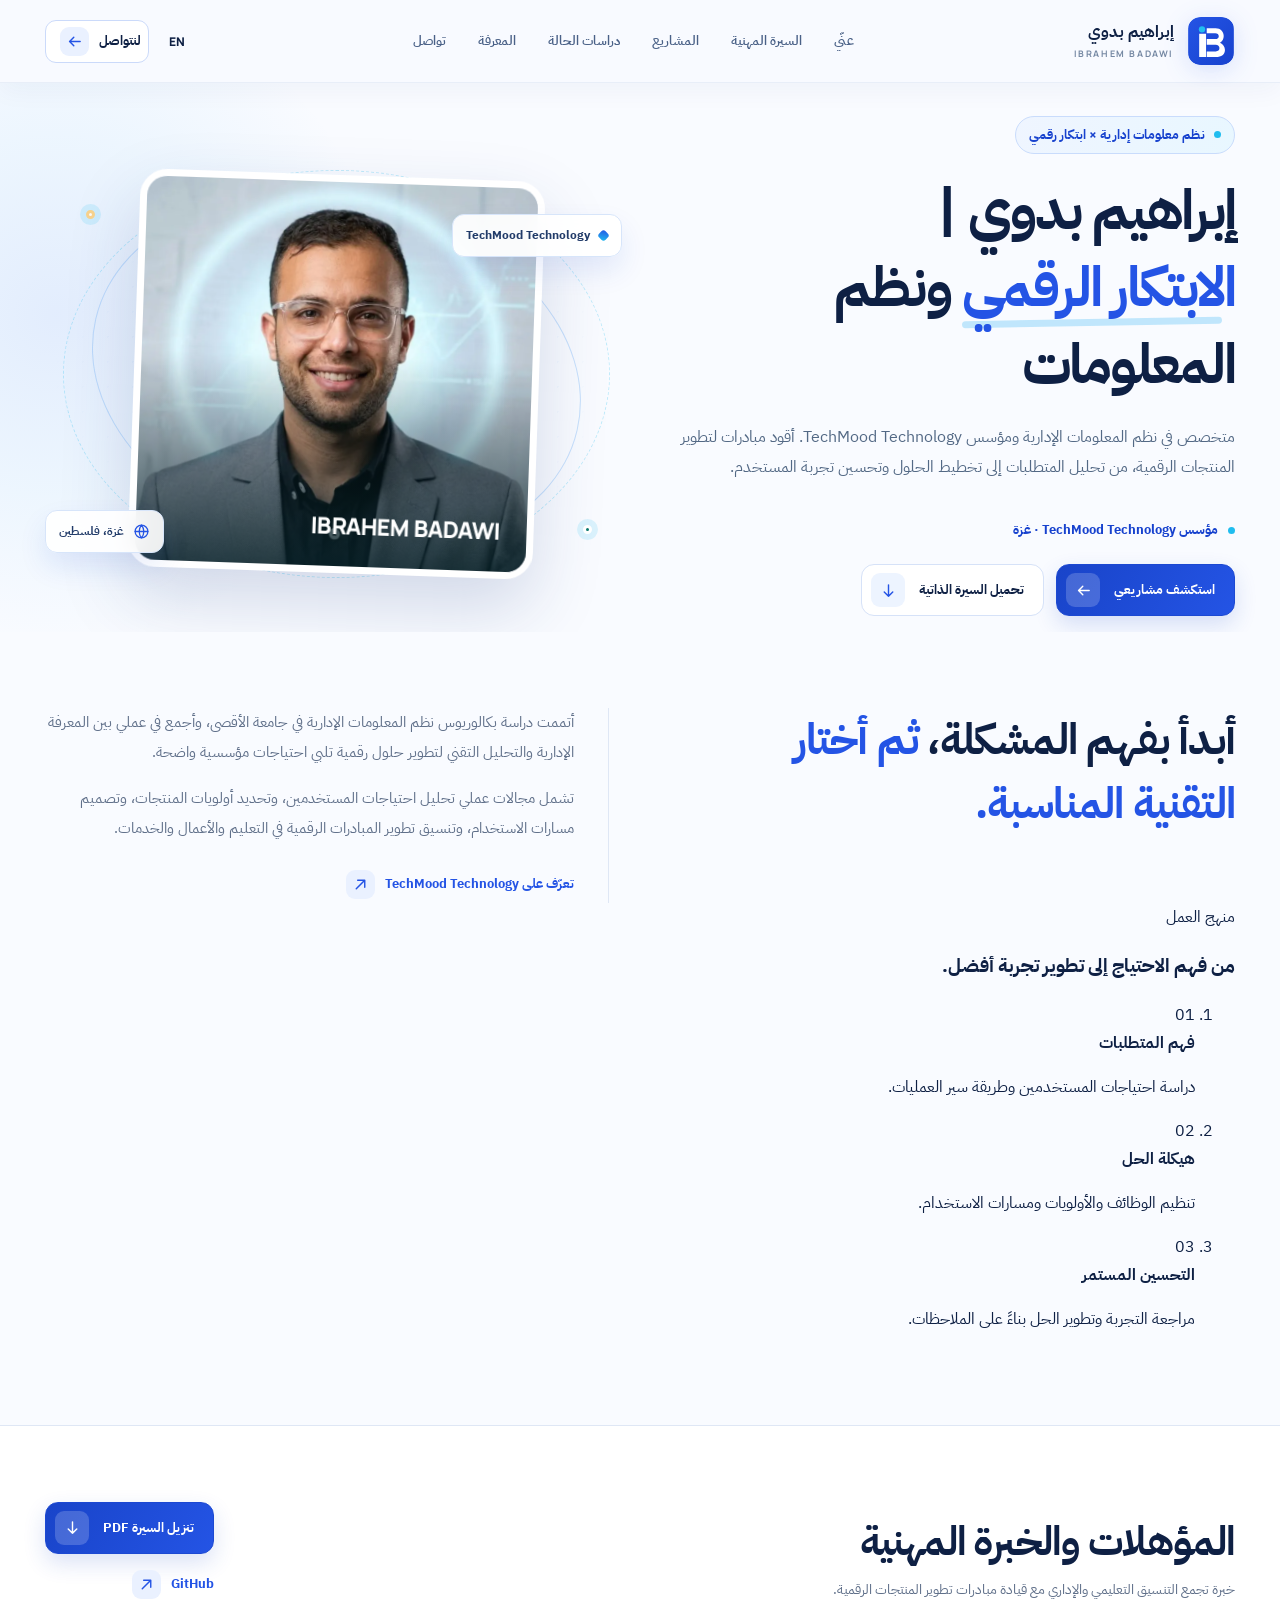
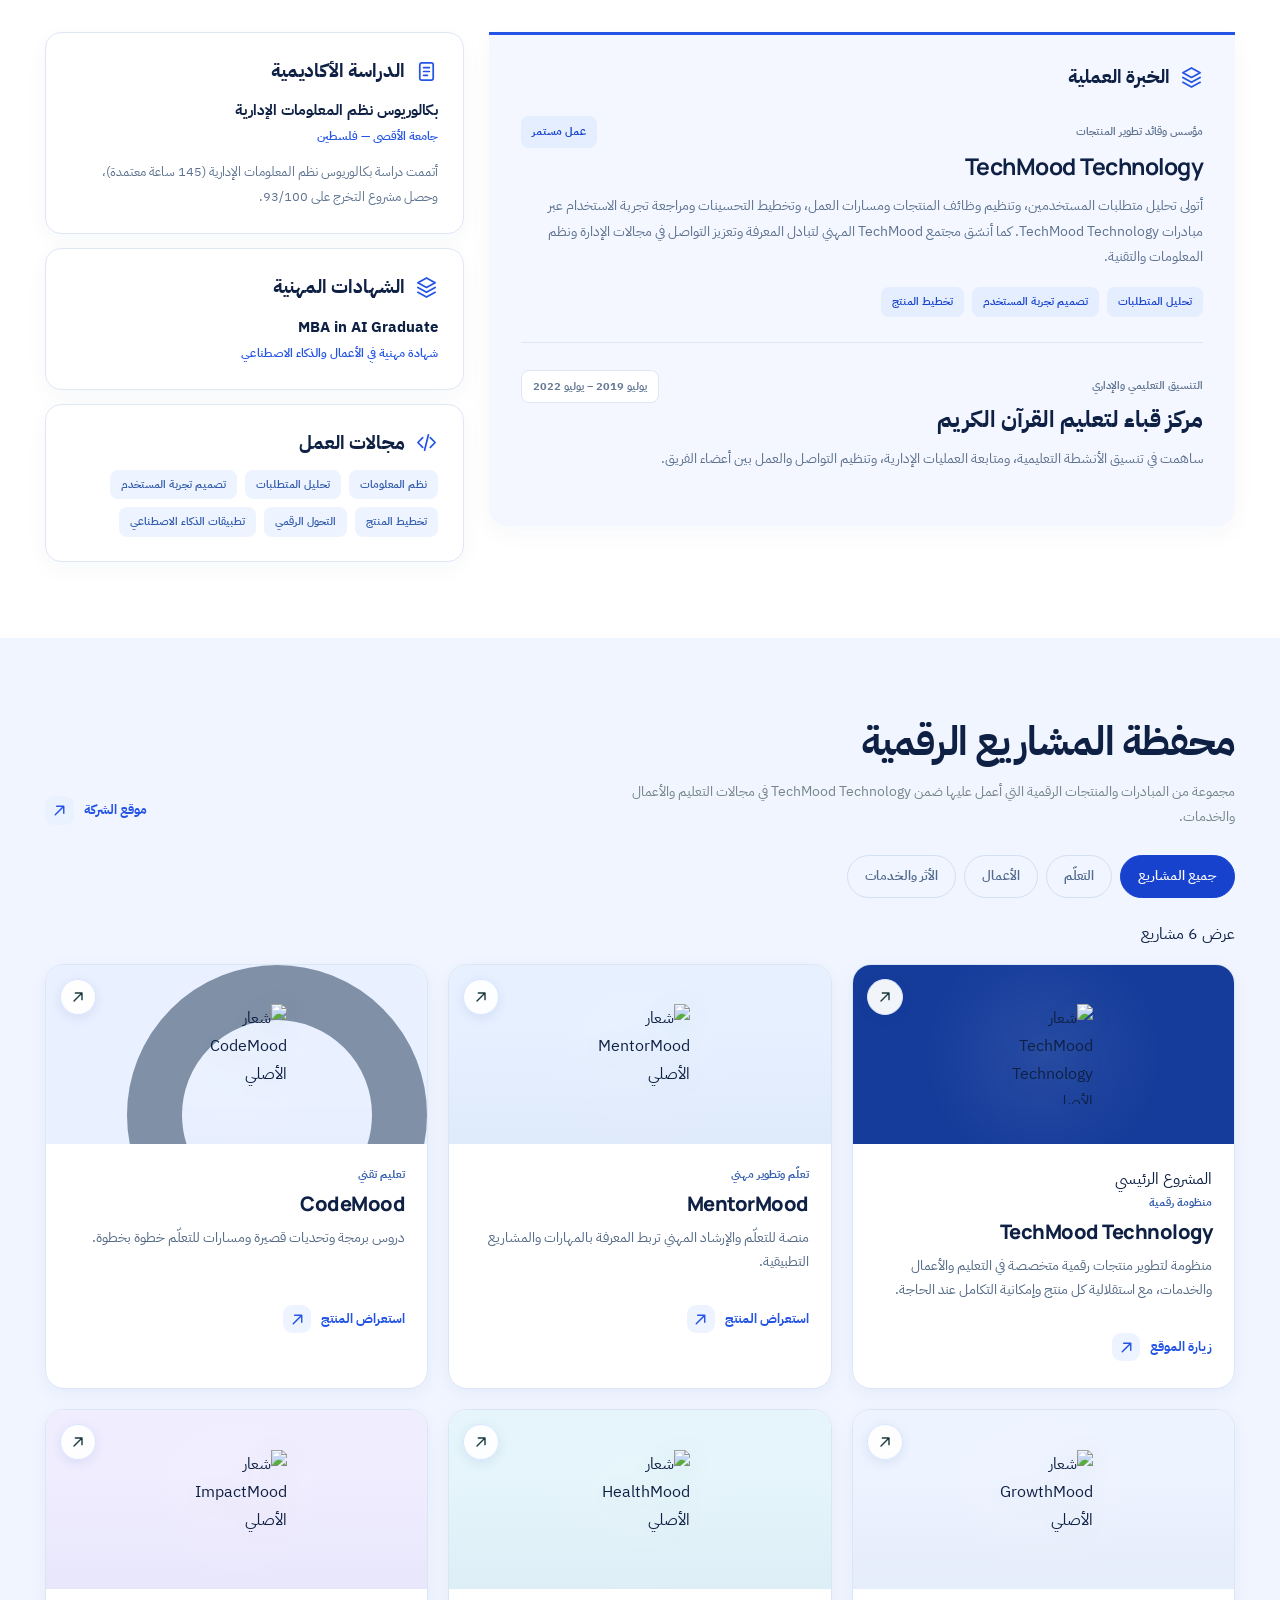
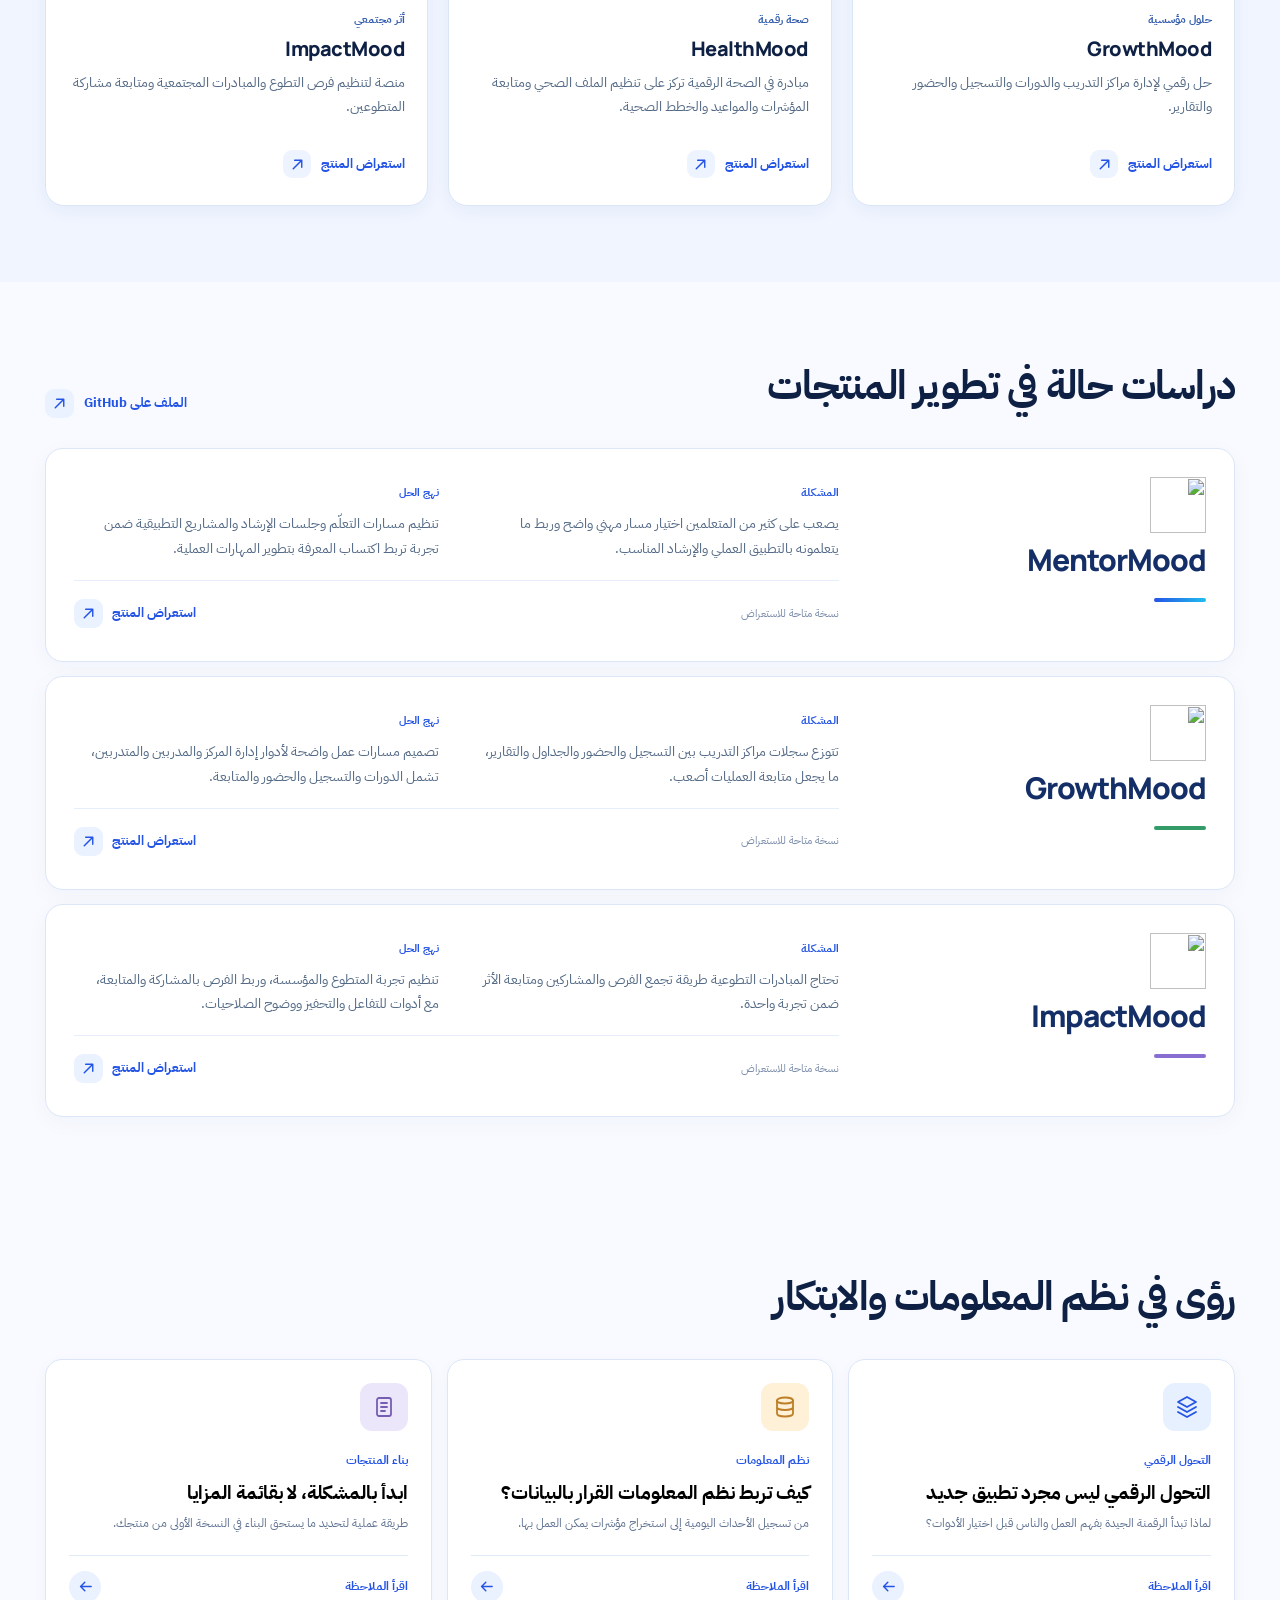
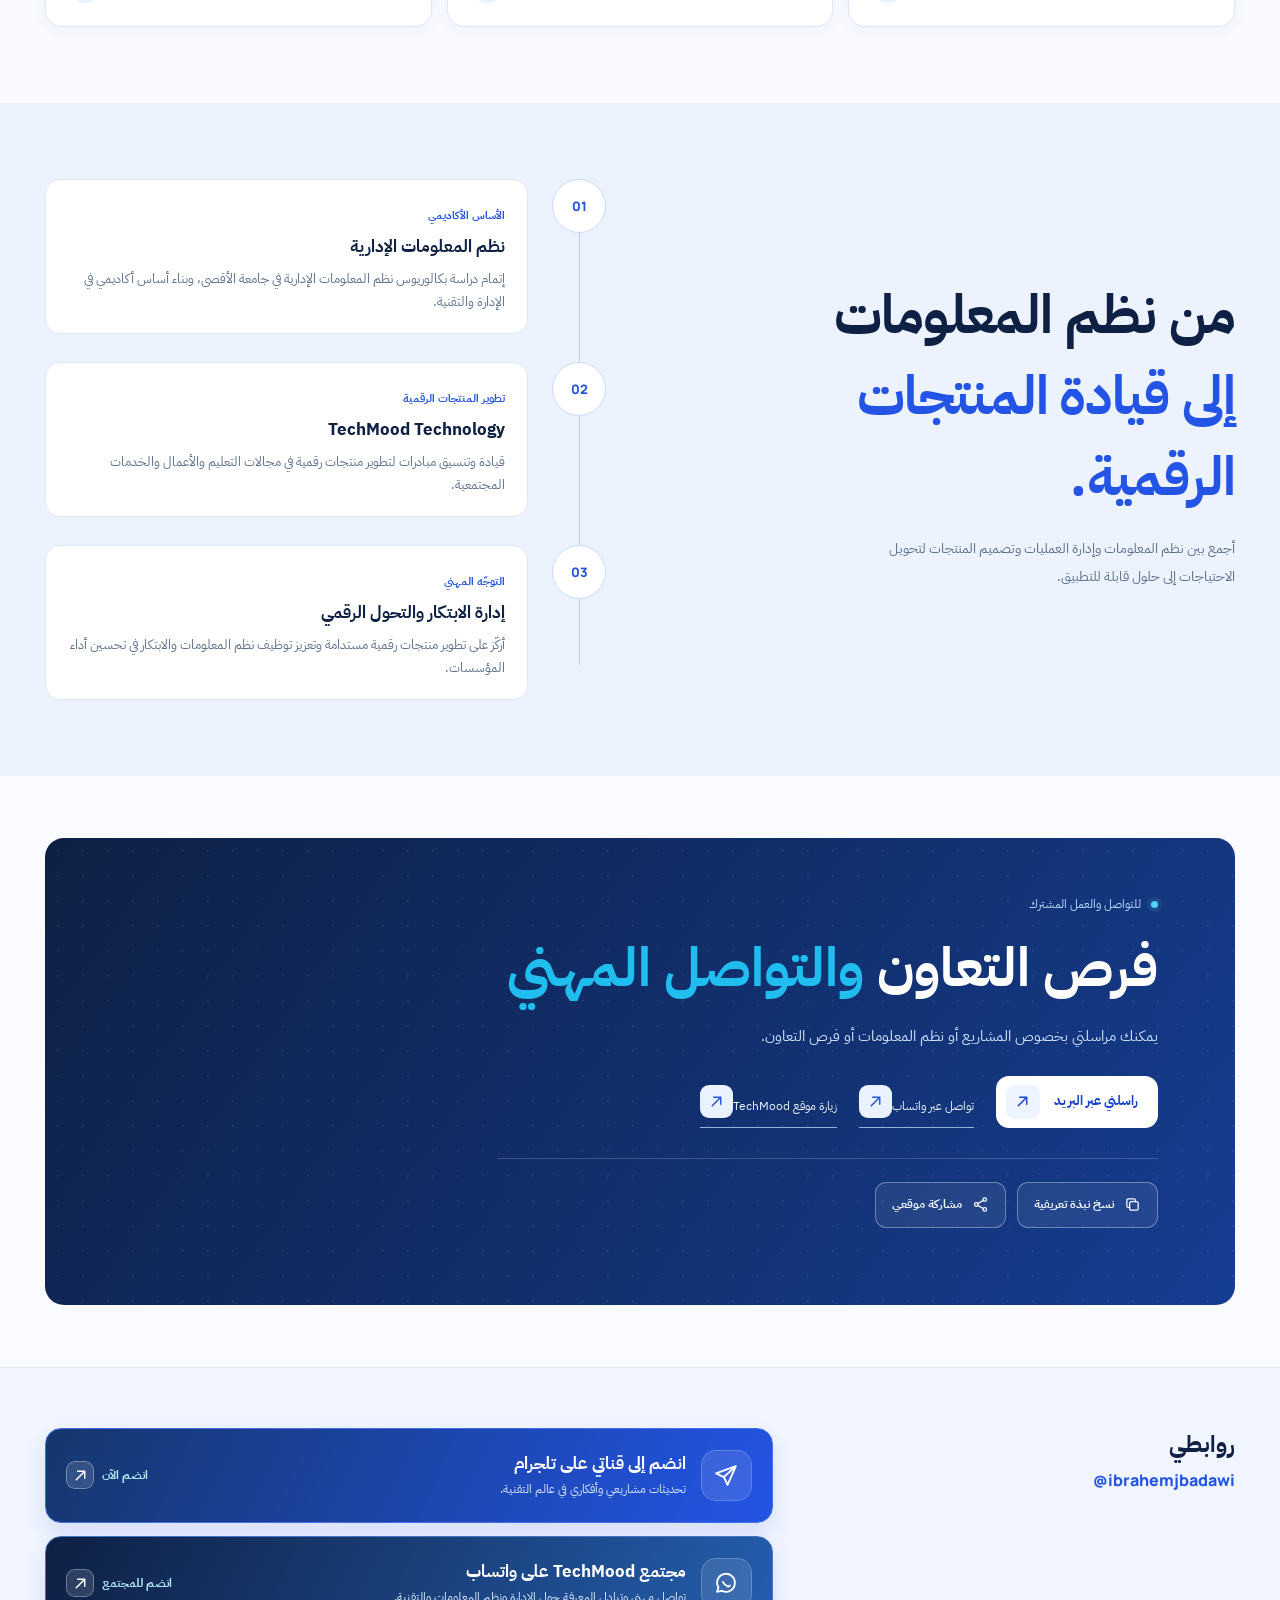
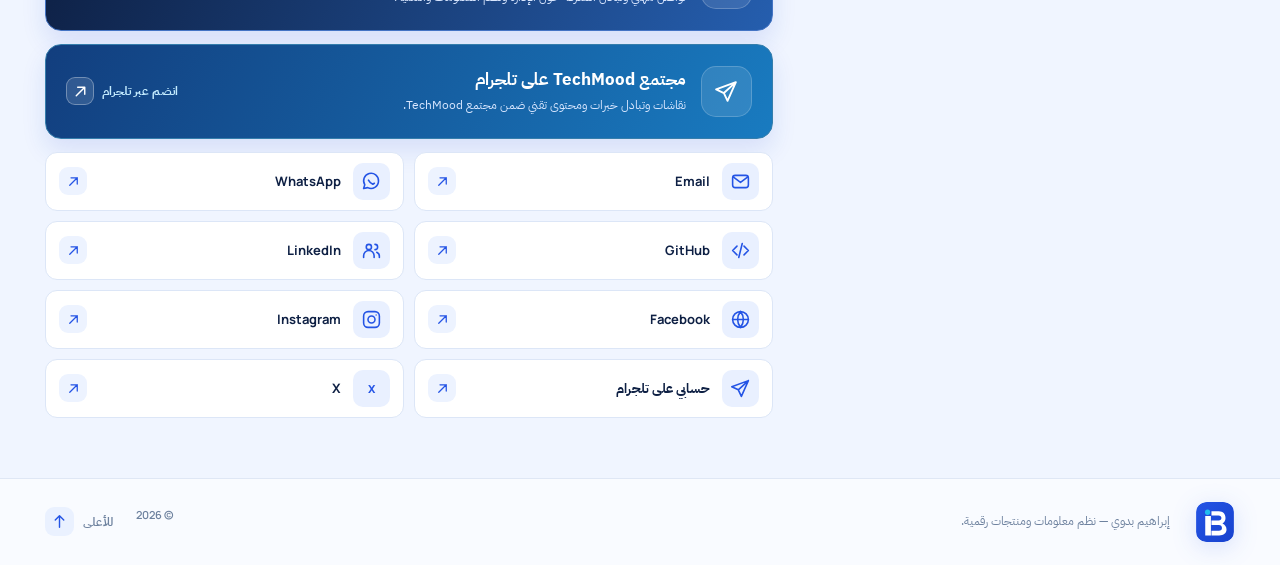
==== commit 2e89225a: "Rework portfolio into editorial featured projects and evidence-led process" ====
--- a/ibrahim-badawi-platform/index.html
+++ b/ibrahim-badawi-platform/index.html
@@ -107,7 +107,21 @@
             <a href="https://techmood-technology-corporate.vercel.app/" target="_blank" rel="noopener noreferrer" class="text-link"><span data-i18n="viewTechmood">تعرّف على TechMood Technology</span><span class="action-icon external-arrow" aria-hidden="true"><svg class="ui-icon action-svg "><use href="#icon-arrow-up-right"/></svg></span></a>
           </div>
         </div>
-      </section>
+      
+        <div class="container">
+          <div class="method-panel" aria-labelledby="method-title">
+            <div class="method-heading">
+              <span class="method-overline" data-i18n="methodEyebrow">منهج العمل</span>
+              <h3 id="method-title" data-i18n="methodTitle">من فهم الاحتياج إلى تطوير تجربة أفضل.</h3>
+            </div>
+            <ol class="method-steps">
+              <li class="method-step"><span class="method-number" aria-hidden="true">01</span><div><strong data-i18n="methodStep1Title">فهم المتطلبات</strong><p data-i18n="methodStep1Desc">دراسة احتياجات المستخدمين وطريقة سير العمليات.</p></div></li>
+              <li class="method-step"><span class="method-number" aria-hidden="true">02</span><div><strong data-i18n="methodStep2Title">هيكلة الحل</strong><p data-i18n="methodStep2Desc">تنظيم الوظائف والأولويات ومسارات الاستخدام.</p></div></li>
+              <li class="method-step"><span class="method-number" aria-hidden="true">03</span><div><strong data-i18n="methodStep3Title">التحسين المستمر</strong><p data-i18n="methodStep3Desc">مراجعة التجربة وتطوير الحل بناءً على الملاحظات.</p></div></li>
+            </ol>
+          </div>
+        </div>
+</section>
 
       <section class="section resume-section" id="resume" aria-labelledby="resume-title">
         <div class="container">
@@ -143,10 +157,11 @@
             <button class="filter" type="button" data-filter="business" aria-pressed="false" data-i18n="filterBusiness">الأعمال</button>
             <button class="filter" type="button" data-filter="impact" aria-pressed="false" data-i18n="filterImpact">الأثر والخدمات</button>
           </div>
+          <p id="project-count" class="project-count" role="status" aria-live="polite" aria-atomic="true">عرض 6 مشاريع</p>
           <div class="project-grid" id="project-grid">
             <article class="project-card featured-project" data-category="business">
               <a class="project-art project-art-real art-techmood" href="https://techmood-technology-corporate.vercel.app/" target="_blank" rel="noopener noreferrer" aria-label="TechMood Technology"><span class="brand-art-halo"></span><img class="project-brand-image" src="https://techmood-technology-corporate.vercel.app/assets/techmood-mark.svg?v=2" alt="شعار TechMood Technology الأصلي" loading="lazy" width="130" height="130"/><span class="project-art-visit" aria-hidden="true"><svg class="ui-icon action-svg"><use href="#icon-arrow-up-right"/></svg></span></a>
-              <div class="project-info"><div class="project-category" data-i18n="catEcosystem">منظومة رقمية</div><h3>TechMood Technology</h3><p data-i18n="pTechmood">منظومة لتطوير منتجات رقمية متخصصة في التعليم والأعمال والخدمات، مع استقلالية كل منتج وإمكانية التكامل عند الحاجة.</p><a href="https://techmood-technology-corporate.vercel.app/" target="_blank" rel="noopener noreferrer" class="project-link"><span data-i18n="viewWebsite">زيارة الموقع</span><span class="action-icon external-arrow" aria-hidden="true"><svg class="ui-icon action-svg "><use href="#icon-arrow-up-right"/></svg></span></a></div>
+              <div class="project-info"><span class="featured-label" data-i18n="featuredLabel">المشروع الرئيسي</span><div class="project-category" data-i18n="catEcosystem">منظومة رقمية</div><h3>TechMood Technology</h3><p data-i18n="pTechmood">منظومة لتطوير منتجات رقمية متخصصة في التعليم والأعمال والخدمات، مع استقلالية كل منتج وإمكانية التكامل عند الحاجة.</p><a href="https://techmood-technology-corporate.vercel.app/" target="_blank" rel="noopener noreferrer" class="project-link"><span data-i18n="viewWebsite">زيارة الموقع</span><span class="action-icon external-arrow" aria-hidden="true"><svg class="ui-icon action-svg "><use href="#icon-arrow-up-right"/></svg></span></a></div>
             </article>
             <article class="project-card" data-category="learning">
               <a class="project-art project-art-real art-mentor" href="https://mentormood.vercel.app/" target="_blank" rel="noopener noreferrer" aria-label="MentorMood"><span class="brand-art-halo"></span><img class="project-brand-image" src="https://mentormood.vercel.app/logo-mark.png" alt="شعار MentorMood الأصلي" loading="lazy" width="130" height="130"/><span class="project-art-visit" aria-hidden="true"><svg class="ui-icon action-svg"><use href="#icon-arrow-up-right"/></svg></span></a>
@@ -177,9 +192,9 @@
         <div class="container">
           <div class="section-header case-header"><div><h2 id="cases-title" data-i18n="casesTitle">دراسات حالة في تطوير المنتجات</h2></div><a href="https://github.com/IbrahemJBadawi" target="_blank" rel="noopener noreferrer" class="text-link"><span data-i18n="sourceProfile">الملف على GitHub</span><span class="action-icon external-arrow" aria-hidden="true"><svg class="ui-icon action-svg "><use href="#icon-arrow-up-right"/></svg></span></a></div>
           <div class="case-list">
-            <article class="case-card"><div class="case-index"><span>LEARNING / 01</span><strong>MentorMood</strong><span class="case-color mentor-color"></span></div><div class="case-details"><div><span class="case-label" data-i18n="caseProblem">المشكلة</span><p data-i18n="caseMentorProblem">يصعب على كثير من المتعلمين اختيار مسار مهني واضح وربط ما يتعلمونه بالتطبيق العملي والإرشاد المناسب.</p></div><div><span class="case-label" data-i18n="caseApproach">نهج الحل</span><p data-i18n="caseMentorApproach">تنظيم مسارات التعلّم وجلسات الإرشاد والمشاريع التطبيقية ضمن تجربة تربط اكتساب المعرفة بتطوير المهارات العملية.</p></div><div class="case-actions"><span class="case-stage" data-i18n="caseStage">نسخة متاحة للاستعراض</span><a href="https://mentormood.vercel.app/" target="_blank" rel="noopener noreferrer" ><span data-i18n="visitCase">استعراض المنتج</span><span class="action-icon external-arrow" aria-hidden="true"><svg class="ui-icon action-svg "><use href="#icon-arrow-up-right"/></svg></span></a></div></div></article>
-            <article class="case-card"><div class="case-index"><span>SAAS / 02</span><strong>GrowthMood</strong><span class="case-color growth-color"></span></div><div class="case-details"><div><span class="case-label" data-i18n="caseProblem">المشكلة</span><p data-i18n="caseGrowthProblem">تتوزع سجلات مراكز التدريب بين التسجيل والحضور والجداول والتقارير، ما يجعل متابعة العمليات أصعب.</p></div><div><span class="case-label" data-i18n="caseApproach">نهج الحل</span><p data-i18n="caseGrowthApproach">تصميم مسارات عمل واضحة لأدوار إدارة المركز والمدربين والمتدربين، تشمل الدورات والتسجيل والحضور والمتابعة.</p></div><div class="case-actions"><span class="case-stage" data-i18n="caseStage">نسخة متاحة للاستعراض</span><a href="https://growthmood.vercel.app/" target="_blank" rel="noopener noreferrer" ><span data-i18n="visitCase">استعراض المنتج</span><span class="action-icon external-arrow" aria-hidden="true"><svg class="ui-icon action-svg "><use href="#icon-arrow-up-right"/></svg></span></a></div></div></article>
-            <article class="case-card"><div class="case-index"><span>IMPACT / 03</span><strong>ImpactMood</strong><span class="case-color impact-color"></span></div><div class="case-details"><div><span class="case-label" data-i18n="caseProblem">المشكلة</span><p data-i18n="caseImpactProblem">تحتاج المبادرات التطوعية طريقة تجمع الفرص والمشاركين ومتابعة الأثر ضمن تجربة واحدة.</p></div><div><span class="case-label" data-i18n="caseApproach">نهج الحل</span><p data-i18n="caseImpactApproach">تنظيم تجربة المتطوع والمؤسسة، وربط الفرص بالمشاركة والمتابعة، مع أدوات للتفاعل والتحفيز ووضوح الصلاحيات.</p></div><div class="case-actions"><span class="case-stage" data-i18n="caseStage">نسخة متاحة للاستعراض</span><a href="https://impactmood.vercel.app/" target="_blank" rel="noopener noreferrer" ><span data-i18n="visitCase">استعراض المنتج</span><span class="action-icon external-arrow" aria-hidden="true"><svg class="ui-icon action-svg "><use href="#icon-arrow-up-right"/></svg></span></a></div></div></article>
+            <article class="case-card"><div class="case-index"><span>LEARNING / 01</span><img class="case-brand" src="https://mentormood.vercel.app/logo-mark.png" alt="" aria-hidden="true" loading="lazy" width="56" height="56"/><strong>MentorMood</strong><span class="case-color mentor-color"></span></div><div class="case-details"><div><span class="case-label" data-i18n="caseProblem">المشكلة</span><p data-i18n="caseMentorProblem">يصعب على كثير من المتعلمين اختيار مسار مهني واضح وربط ما يتعلمونه بالتطبيق العملي والإرشاد المناسب.</p></div><div><span class="case-label" data-i18n="caseApproach">نهج الحل</span><p data-i18n="caseMentorApproach">تنظيم مسارات التعلّم وجلسات الإرشاد والمشاريع التطبيقية ضمن تجربة تربط اكتساب المعرفة بتطوير المهارات العملية.</p></div><div class="case-actions"><span class="case-stage" data-i18n="caseStage">نسخة متاحة للاستعراض</span><a href="https://mentormood.vercel.app/" target="_blank" rel="noopener noreferrer" ><span data-i18n="visitCase">استعراض المنتج</span><span class="action-icon external-arrow" aria-hidden="true"><svg class="ui-icon action-svg "><use href="#icon-arrow-up-right"/></svg></span></a></div></div></article>
+            <article class="case-card"><div class="case-index"><span>SAAS / 02</span><img class="case-brand" src="https://growthmood.vercel.app/app-icon.svg" alt="" aria-hidden="true" loading="lazy" width="56" height="56"/><strong>GrowthMood</strong><span class="case-color growth-color"></span></div><div class="case-details"><div><span class="case-label" data-i18n="caseProblem">المشكلة</span><p data-i18n="caseGrowthProblem">تتوزع سجلات مراكز التدريب بين التسجيل والحضور والجداول والتقارير، ما يجعل متابعة العمليات أصعب.</p></div><div><span class="case-label" data-i18n="caseApproach">نهج الحل</span><p data-i18n="caseGrowthApproach">تصميم مسارات عمل واضحة لأدوار إدارة المركز والمدربين والمتدربين، تشمل الدورات والتسجيل والحضور والمتابعة.</p></div><div class="case-actions"><span class="case-stage" data-i18n="caseStage">نسخة متاحة للاستعراض</span><a href="https://growthmood.vercel.app/" target="_blank" rel="noopener noreferrer" ><span data-i18n="visitCase">استعراض المنتج</span><span class="action-icon external-arrow" aria-hidden="true"><svg class="ui-icon action-svg "><use href="#icon-arrow-up-right"/></svg></span></a></div></div></article>
+            <article class="case-card"><div class="case-index"><span>IMPACT / 03</span><img class="case-brand" src="https://impactmood.vercel.app/assets/impact-icon.png" alt="" aria-hidden="true" loading="lazy" width="56" height="56"/><strong>ImpactMood</strong><span class="case-color impact-color"></span></div><div class="case-details"><div><span class="case-label" data-i18n="caseProblem">المشكلة</span><p data-i18n="caseImpactProblem">تحتاج المبادرات التطوعية طريقة تجمع الفرص والمشاركين ومتابعة الأثر ضمن تجربة واحدة.</p></div><div><span class="case-label" data-i18n="caseApproach">نهج الحل</span><p data-i18n="caseImpactApproach">تنظيم تجربة المتطوع والمؤسسة، وربط الفرص بالمشاركة والمتابعة، مع أدوات للتفاعل والتحفيز ووضوح الصلاحيات.</p></div><div class="case-actions"><span class="case-stage" data-i18n="caseStage">نسخة متاحة للاستعراض</span><a href="https://impactmood.vercel.app/" target="_blank" rel="noopener noreferrer" ><span data-i18n="visitCase">استعراض المنتج</span><span class="action-icon external-arrow" aria-hidden="true"><svg class="ui-icon action-svg "><use href="#icon-arrow-up-right"/></svg></span></a></div></div></article>
           </div>
         </div>
       </section>
--- a/ibrahim-badawi-platform/styles.css
+++ b/ibrahim-badawi-platform/styles.css
@@ -543,3 +543,115 @@
 .techmood-telegram-cta:hover{box-shadow:0 15px 30px #163f9025}
 .techmood-telegram-cta .channel-action{color:#c4ecff}
 @media(max-width:600px){.techmood-telegram-cta{padding:16px 14px}}
+
+
+/* Portfolio editorial refresh: cohesive actions, directional icons, and restrained motion. */
+:root{--portfolio-blue:#2454e5;--portfolio-navy:#102a63;--portfolio-azure:#20bdef;--portfolio-outline:#d7e3f8;--portfolio-ease:cubic-bezier(.2,.78,.22,1)}
+body{background:#f9fbff}
+.site-header{box-shadow:0 8px 24px rgba(20,54,115,.045)}
+.nav a{position:relative;padding-block:10px;color:#4a6187;transition:color .2s ease}
+.nav a::after{content:'';position:absolute;inset-inline-start:0;bottom:4px;height:2px;width:0;border-radius:5px;background:linear-gradient(90deg,var(--portfolio-blue),var(--portfolio-azure));transition:width .23s var(--portfolio-ease)}
+.nav a:hover::after,.nav a:focus-visible::after,.nav a[aria-current="location"]::after{width:100%}
+.nav a[aria-current="location"]{color:var(--portfolio-blue)}
+.hero{isolation:isolate;position:relative;overflow:hidden}
+.hero::before{content:'';position:absolute;pointer-events:none;width:min(55vw,650px);height:min(55vw,650px);top:-17%;inset-inline-end:-21%;background:radial-gradient(circle,rgba(44,121,238,.11) 0%,rgba(72,176,245,.07) 38%,transparent 72%);z-index:-1}
+.hero .eyebrow{border-color:#c9dcfc;background:linear-gradient(112deg,#eff5ff,#e8f7ff)}
+.hero h1{letter-spacing:-.035em}
+.hero-lead{max-width:60ch}
+.hero-actions{gap:12px}
+.btn{gap:14px;border-radius:13px;min-height:52px;padding:8px 9px 8px 19px;box-shadow:none;transition:transform .25s var(--portfolio-ease),background .25s,border-color .25s,box-shadow .25s}
+html[dir="rtl"] .btn{padding:8px 19px 8px 9px}
+.btn-primary{background:linear-gradient(120deg,#1944c9,#2454e5);border-color:#1c49d2;color:white;box-shadow:0 9px 22px rgba(28,74,196,.16)}
+.btn-primary:hover{background:linear-gradient(120deg,#1639aa,#2152de);box-shadow:0 13px 25px rgba(28,74,196,.2)}
+.btn-outline{background:#fff;border:1px solid #d6e2f8}
+.btn-outline:hover{background:#f5f9ff}
+.header-cta{border-radius:11px;background:#fff;border-color:#cbdafa;padding:6px 7px 6px 14px;gap:10px;transition:background .24s,border-color .24s,transform .24s}
+.header-cta:hover{transform:translateY(-2px);background:var(--portfolio-blue);border-color:var(--portfolio-blue)}
+.action-icon{display:inline-flex;align-items:center;justify-content:center;flex:none;width:33px;height:33px;border-radius:9px;background:#eaf1ff;color:#2454e5;transition:background .25s var(--portfolio-ease),color .25s,transform .3s var(--portfolio-ease),box-shadow .3s}
+.action-icon .action-svg{width:17px;height:17px;stroke-width:2;transition:transform .28s var(--portfolio-ease)}
+.btn .action-icon{width:34px;height:34px}
+.btn-primary .action-icon,.header-cta:hover .action-icon{background:rgba(255,255,255,.19);color:#fff}
+.btn-outline .action-icon{background:#edf4ff}
+.btn-light .action-icon{background:#edf4ff;color:#1742ce}
+.header-cta .action-icon{width:29px;height:29px}
+.text-link{border-bottom:0;gap:10px;padding:4px 0;font-weight:700;transition:color .2s}
+.text-link:hover{gap:10px}
+.text-link .action-icon{width:29px;height:29px;background:#eaf1ff}
+.text-link:hover .action-icon{background:#dceaff}
+.project-grid{gap:20px}
+.project-card{position:relative;border:1px solid #dae5f6;border-radius:19px;box-shadow:0 5px 18px rgba(22,63,134,.05);transition:transform .3s var(--portfolio-ease),box-shadow .3s,border-color .3s}
+.project-card:hover,.project-card:focus-within{transform:translateY(-4px);border-color:#b2c9f5;box-shadow:0 18px 35px rgba(30,69,139,.12)}
+.project-art{height:179px;overflow:hidden}
+.project-art::after{content:'';position:absolute;inset:0;pointer-events:none;background:linear-gradient(0deg,rgba(17,52,122,.035),transparent 65%)}
+.project-art-visit{width:36px;height:36px;top:14px;inset-inline-end:14px;border:1px solid #d9e5ff;background:rgba(255,255,255,.94);box-shadow:0 3px 12px rgba(22,57,127,.09)}
+.project-art-visit .action-svg{width:16px;height:16px;stroke-width:2.1}
+.project-card:hover .project-art-visit,.project-art-real:focus-visible .project-art-visit{background:#2454e5;border-color:#2454e5;color:#fff;transform:translateY(-1px)}
+.project-info{padding:21px 22px 23px}
+.project-info h3{margin:6px 0 9px;letter-spacing:-.025em}
+.project-info p{min-height:61px;max-width:52ch}
+.project-link{display:inline-flex;align-items:center;gap:10px;line-height:1.4;min-height:36px}
+.project-link .action-icon{width:28px;height:28px;background:#edf3ff}
+.project-link:hover .action-icon{background:#dce8ff}
+.resume-primary{border-radius:0 0 18px 18px;border-top-width:3px;box-shadow:0 8px 25px rgba(28,64,123,.035)}
+.resume-aside-block{border-radius:16px;box-shadow:0 7px 25px rgba(19,47,103,.035)}
+.case-list{border-top:0;display:grid;gap:14px}
+.case-card{padding:28px;gap:30px;border:1px solid #dce6f7;border-radius:18px;background:#fff;box-shadow:0 5px 23px rgba(24,62,126,.035);transition:transform .25s var(--portfolio-ease),box-shadow .25s,border-color .25s}
+.case-card:hover{border-color:#bed2f5;box-shadow:0 12px 28px rgba(24,62,126,.075);transform:translateY(-2px)}
+.case-index strong{color:#142e67}
+.case-index .case-color{width:52px;height:4px}
+.case-actions{border-color:#e6edfb;padding-top:13px}
+.case-actions a{display:inline-flex;gap:9px;align-items:center;border:0;text-decoration:none;min-height:36px;font-size:13px}
+.case-actions a .action-icon{width:29px;height:29px}
+.case-actions a:hover .action-icon{background:#dce8ff}
+.article-card{border:1px solid #dce6f7;border-radius:17px;box-shadow:0 5px 16px rgba(22,63,134,.035);transition:transform .25s var(--portfolio-ease),box-shadow .25s,border-color .25s}
+.article-card:hover,.article-card:focus-visible{transform:translateY(-4px);border-color:#b6caf4;box-shadow:0 16px 30px rgba(22,63,134,.09)}
+.article-card .article-bottom{border-color:#e1eaf9;gap:12px}
+.article-bottom .action-icon{width:32px;height:32px;border-radius:50%;background:#eaf1ff}
+.article-card:hover .article-bottom .action-icon{background:#2454e5;color:white}
+.telegram-channel-cta{border-radius:16px;transition:transform .26s var(--portfolio-ease),box-shadow .26s}
+.telegram-channel-cta:hover{transform:translateY(-3px)}
+.channel-action{display:inline-flex;align-items:center;gap:8px}
+.channel-action .action-icon{width:28px;height:28px;border:1px solid #ffffff50;background:#ffffff21;color:white}
+.channel-action:hover .action-icon{background:#ffffff36}
+.social-grid a{border-radius:12px;transition:transform .22s var(--portfolio-ease),border-color .22s,background .22s,box-shadow .22s}
+.social-grid a:hover{transform:translateY(-2px);box-shadow:0 7px 18px rgba(29,66,133,.07)}
+.social-arrow{display:inline-grid;place-items:center;flex:none;margin-inline-start:auto;width:28px;height:28px;border-radius:9px;background:#edf3ff;color:#2454e5;transition:background .22s,color .22s,transform .22s}
+.social-arrow .action-svg{width:15px;height:15px;stroke-width:2}
+.social-grid a:hover .social-arrow{background:#2454e5;color:white}
+.footer-end .back-to-top{display:inline-flex;align-items:center;gap:9px;font-family:'IBM Plex Sans Arabic','Manrope',sans-serif;font-size:12px}
+.back-to-top .action-icon{width:29px;height:29px}
+.back-to-top:hover .action-icon{background:#2454e5;color:#fff}
+.dialog-footer button{display:inline-flex;align-items:center;gap:10px;color:#2454e5}
+.dialog-footer .action-icon{width:27px;height:27px}
+html[dir="rtl"] .directional-icon{transform:scaleX(-1)}
+html[dir="ltr"] a:hover .directional-icon,html[dir="ltr"] button:hover .directional-icon{transform:translateX(3px)}
+html[dir="rtl"] a:hover .directional-icon,html[dir="rtl"] button:hover .directional-icon{transform:translateX(-3px) scaleX(-1)}
+a:hover .download-arrow .action-svg{transform:translateY(3px)}
+a:hover .up-arrow .action-svg{transform:translateY(-3px)}
+a:hover .external-arrow .action-svg,.project-art-real:hover .project-art-visit .action-svg,.social-grid a:hover .social-arrow .action-svg{transform:translate(2px,-2px)}
+a:focus-visible .action-icon,button:focus-visible .action-icon{outline:2px solid #20bdef;outline-offset:3px}
+@media(max-width:900px){
+ .nav a::after{display:none}
+ .nav a[aria-current="location"]{background:#eef4ff;color:#1742ce;padding-inline:12px;border-radius:10px}
+ .project-info p{min-height:0}
+}
+@media(max-width:600px){
+ .hero::before{width:450px;height:450px;top:-8%;inset-inline-end:-65%;opacity:.75}
+ .btn{border-radius:12px;gap:10px;min-height:50px}
+ .hero-actions .btn{justify-content:space-between}
+ .project-grid{gap:15px}
+ .project-art{height:152px}
+ .project-info{padding:18px 18px 20px}
+ .case-list{gap:12px}
+ .case-card{padding:19px;gap:17px;border-radius:15px}
+ .case-card .case-details{gap:15px}
+ .case-actions{padding-top:12px}
+ .article-card{border-radius:15px}
+ .channel-action{gap:6px}
+ .channel-action .action-icon{width:25px;height:25px;border-radius:8px}
+ .social-arrow{width:26px;height:26px}
+}
+@media(prefers-reduced-motion:reduce){
+ .btn,.action-icon,.action-svg,.project-card,.article-card,.case-card,.social-grid a,.social-arrow,.nav a::after{transition:none!important;animation:none!important}
+ .btn:hover,.project-card:hover,.case-card:hover,.article-card:hover,.social-grid a:hover{transform:none!important}
+}
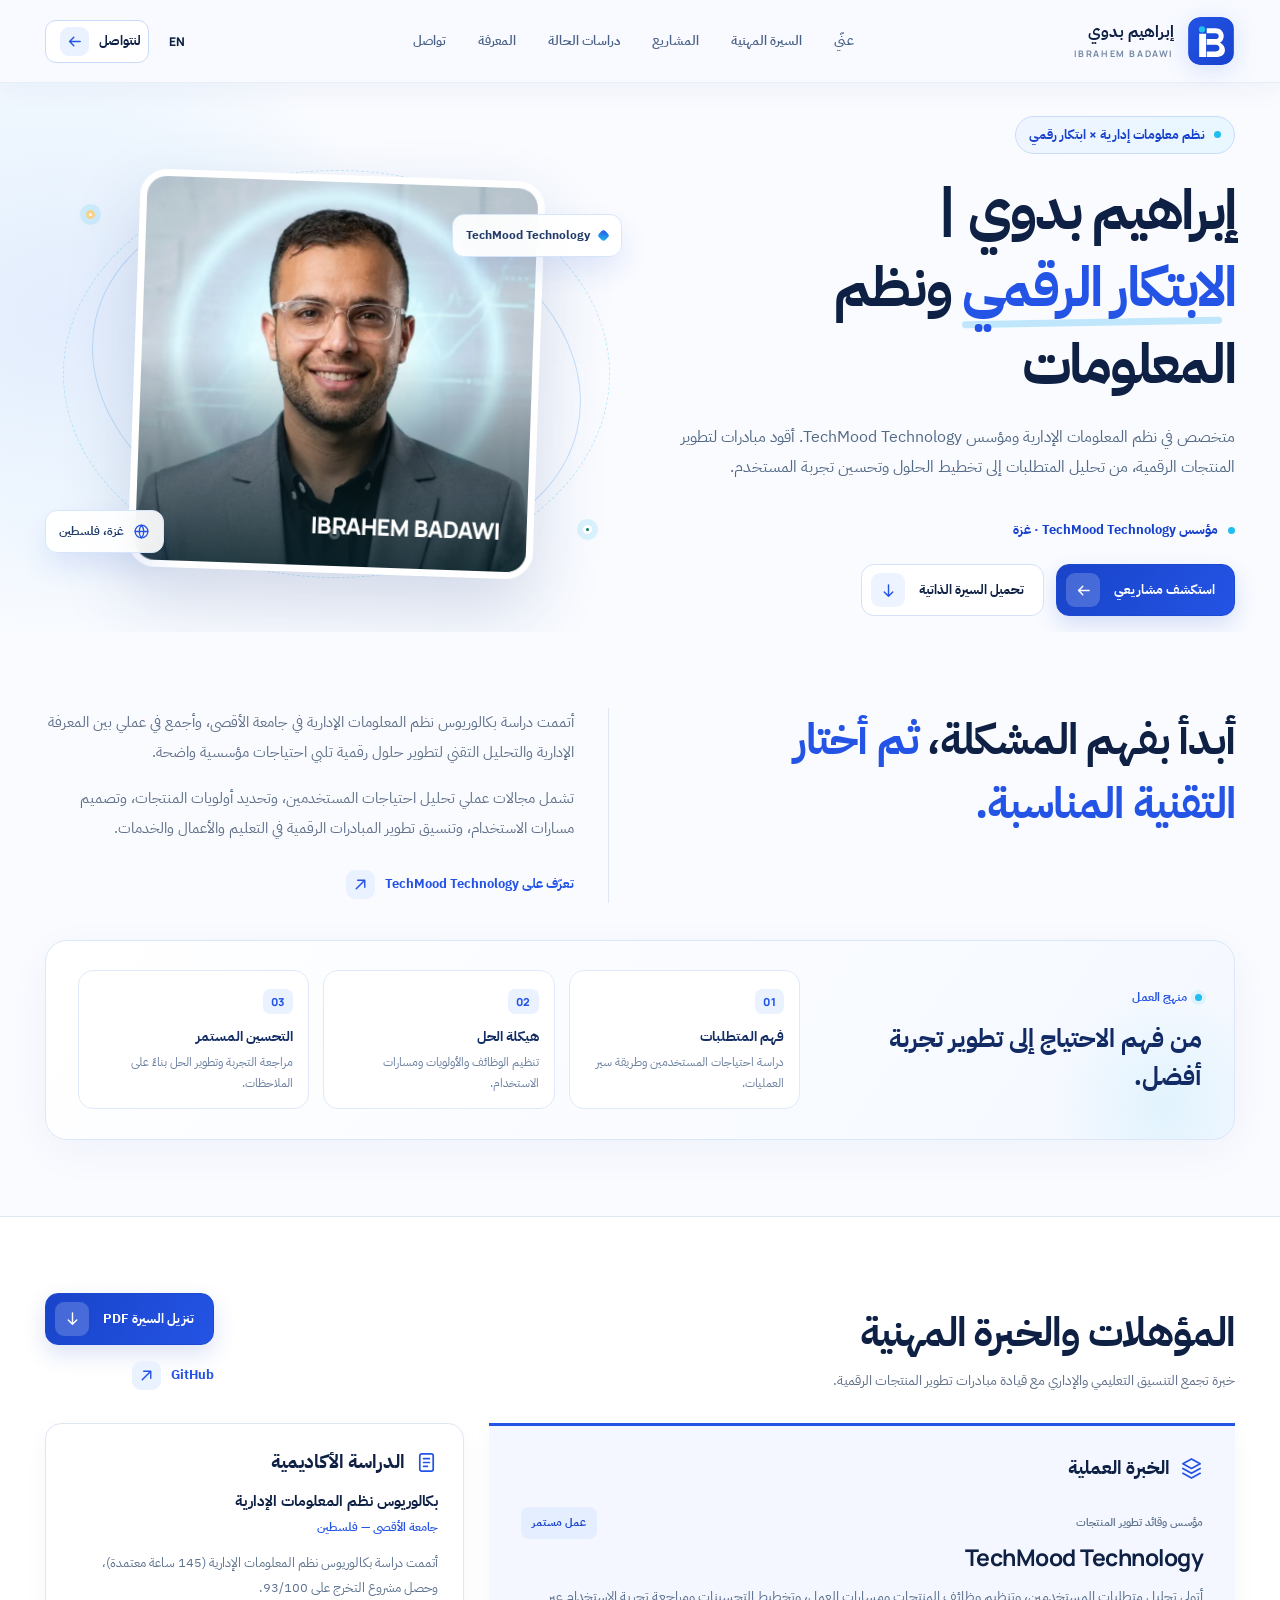
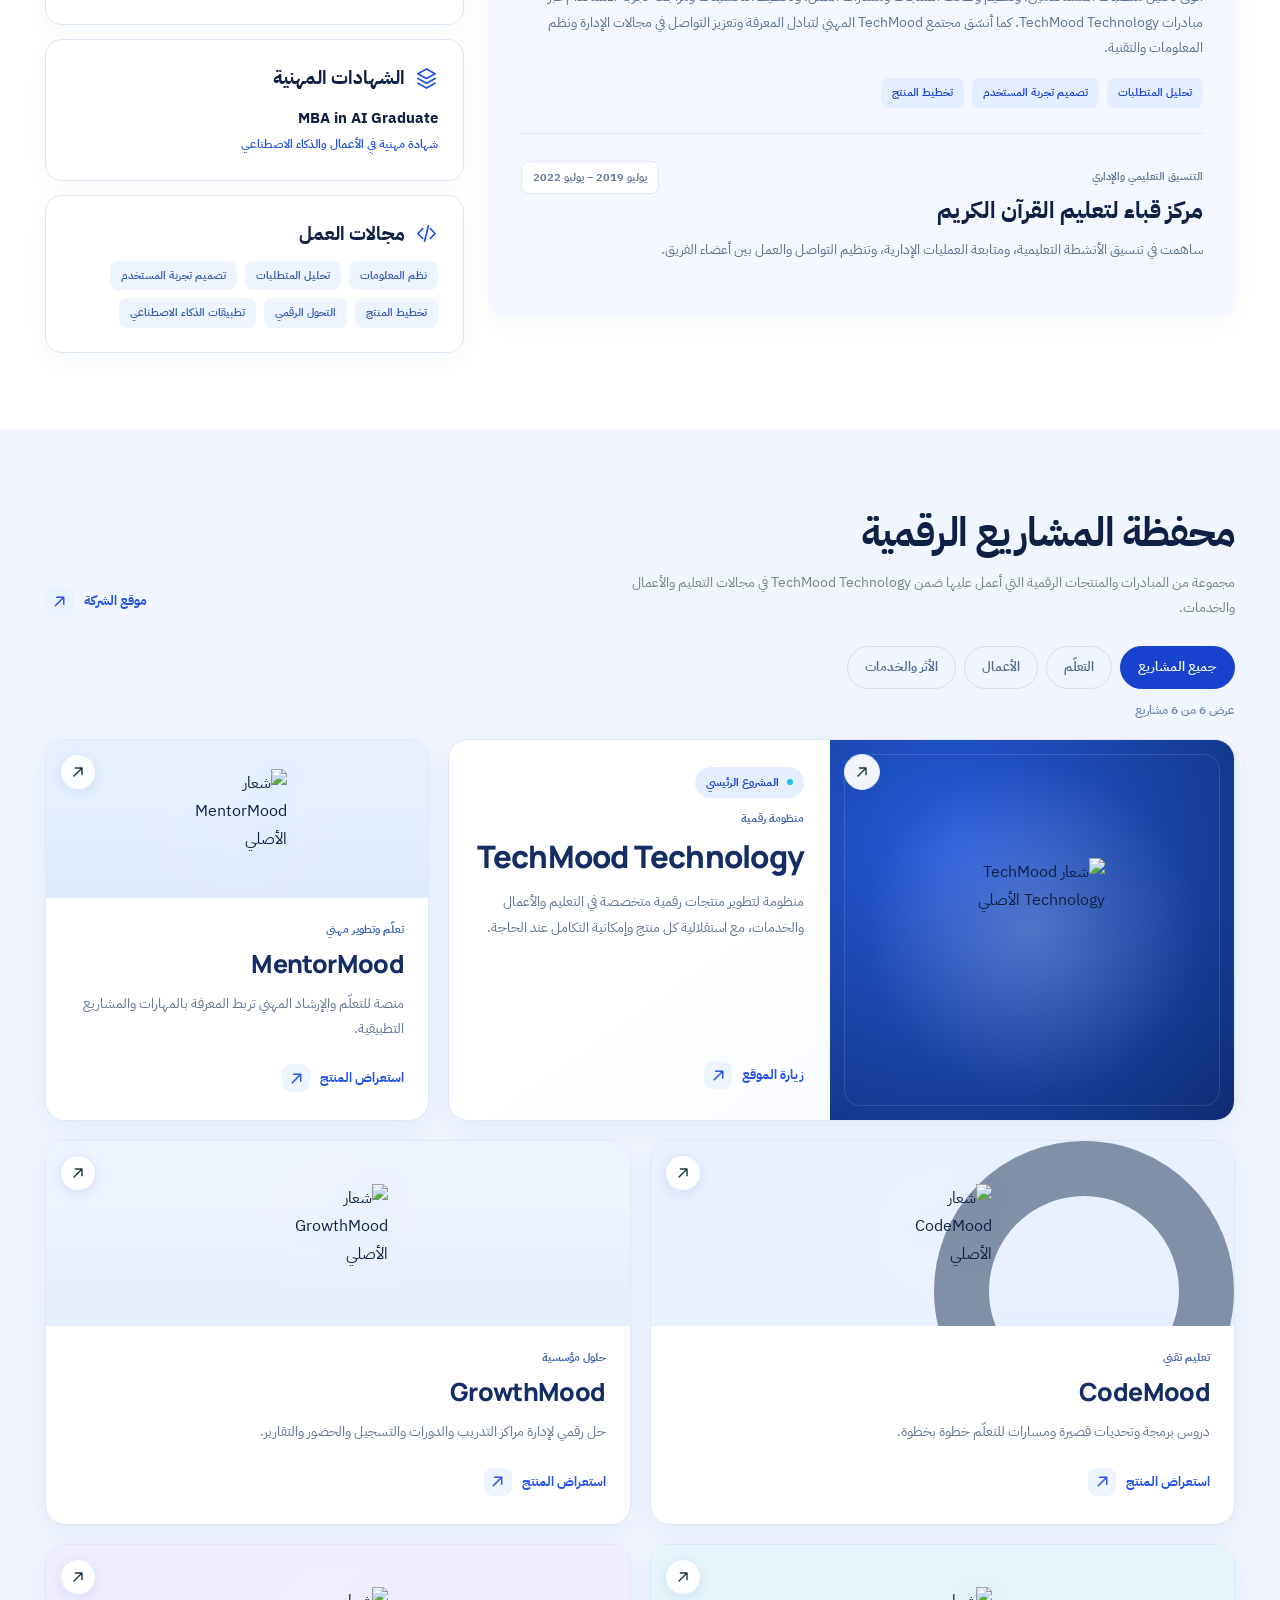
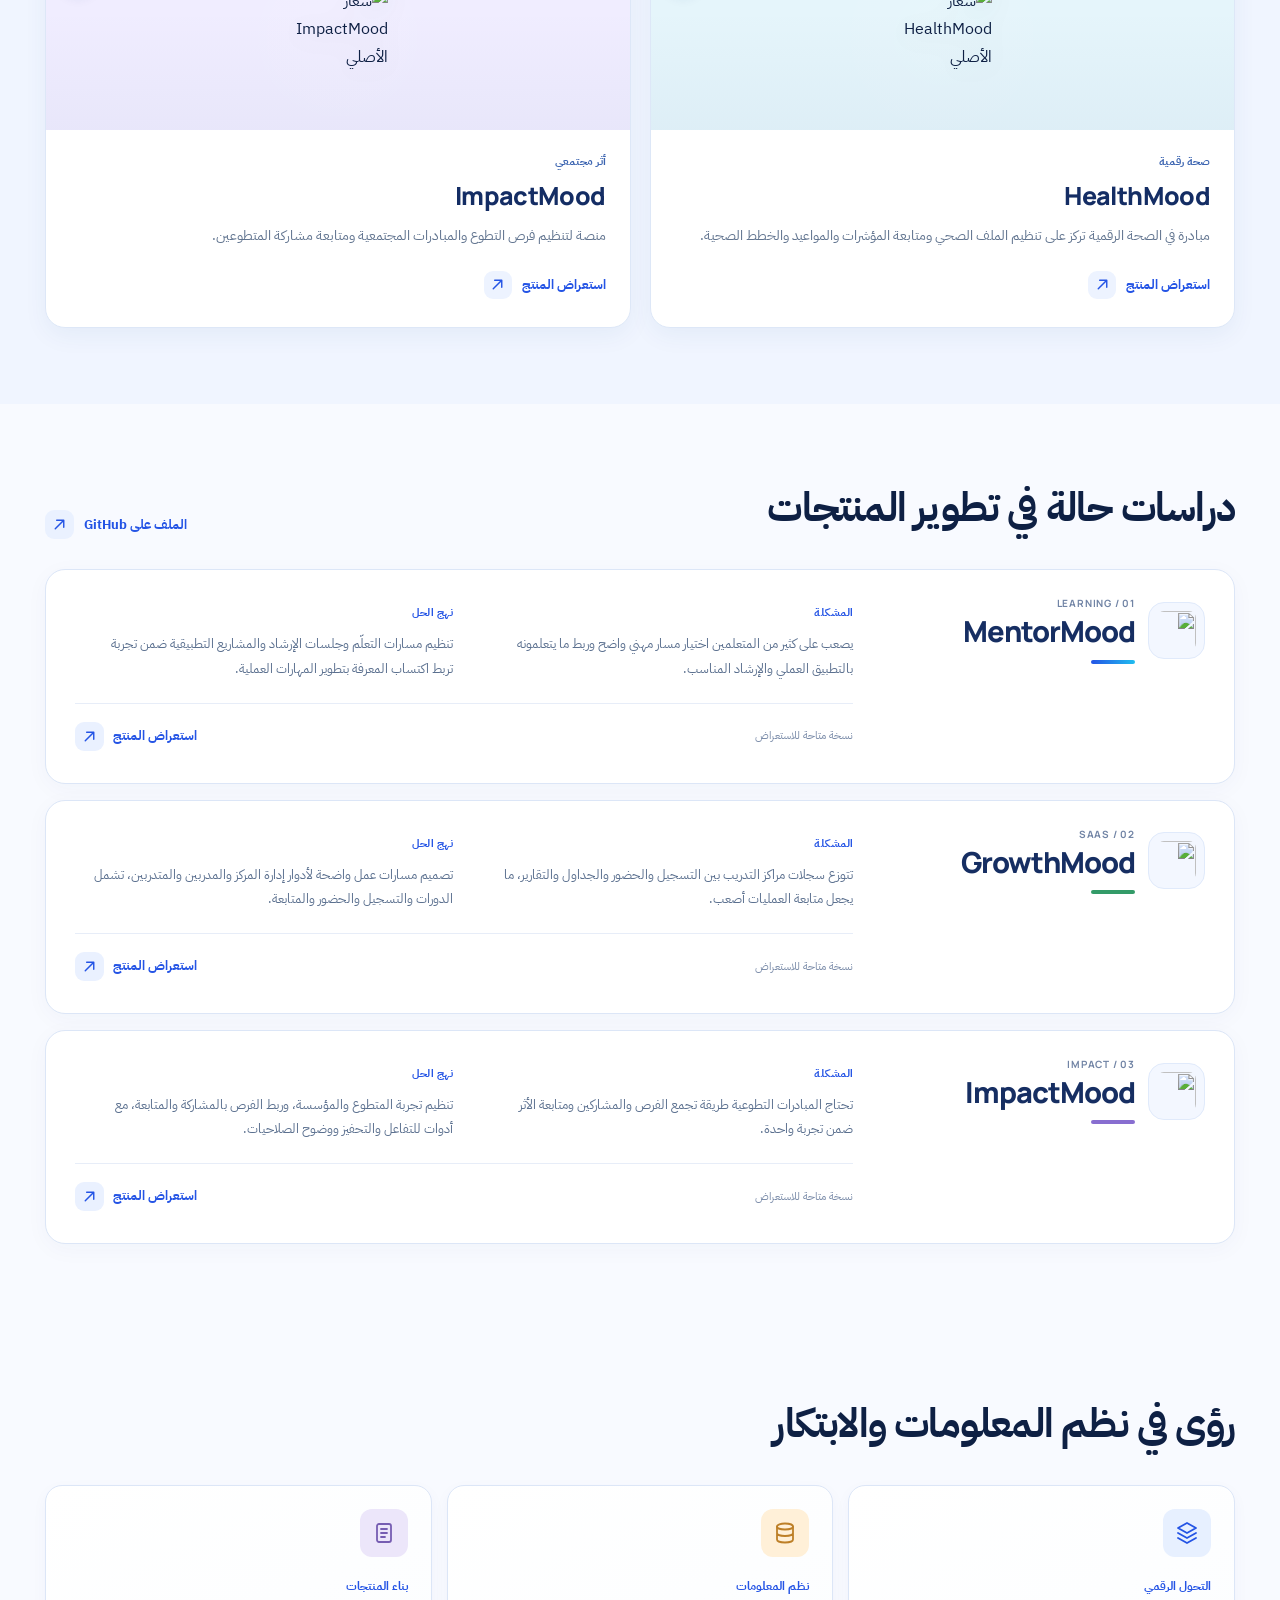
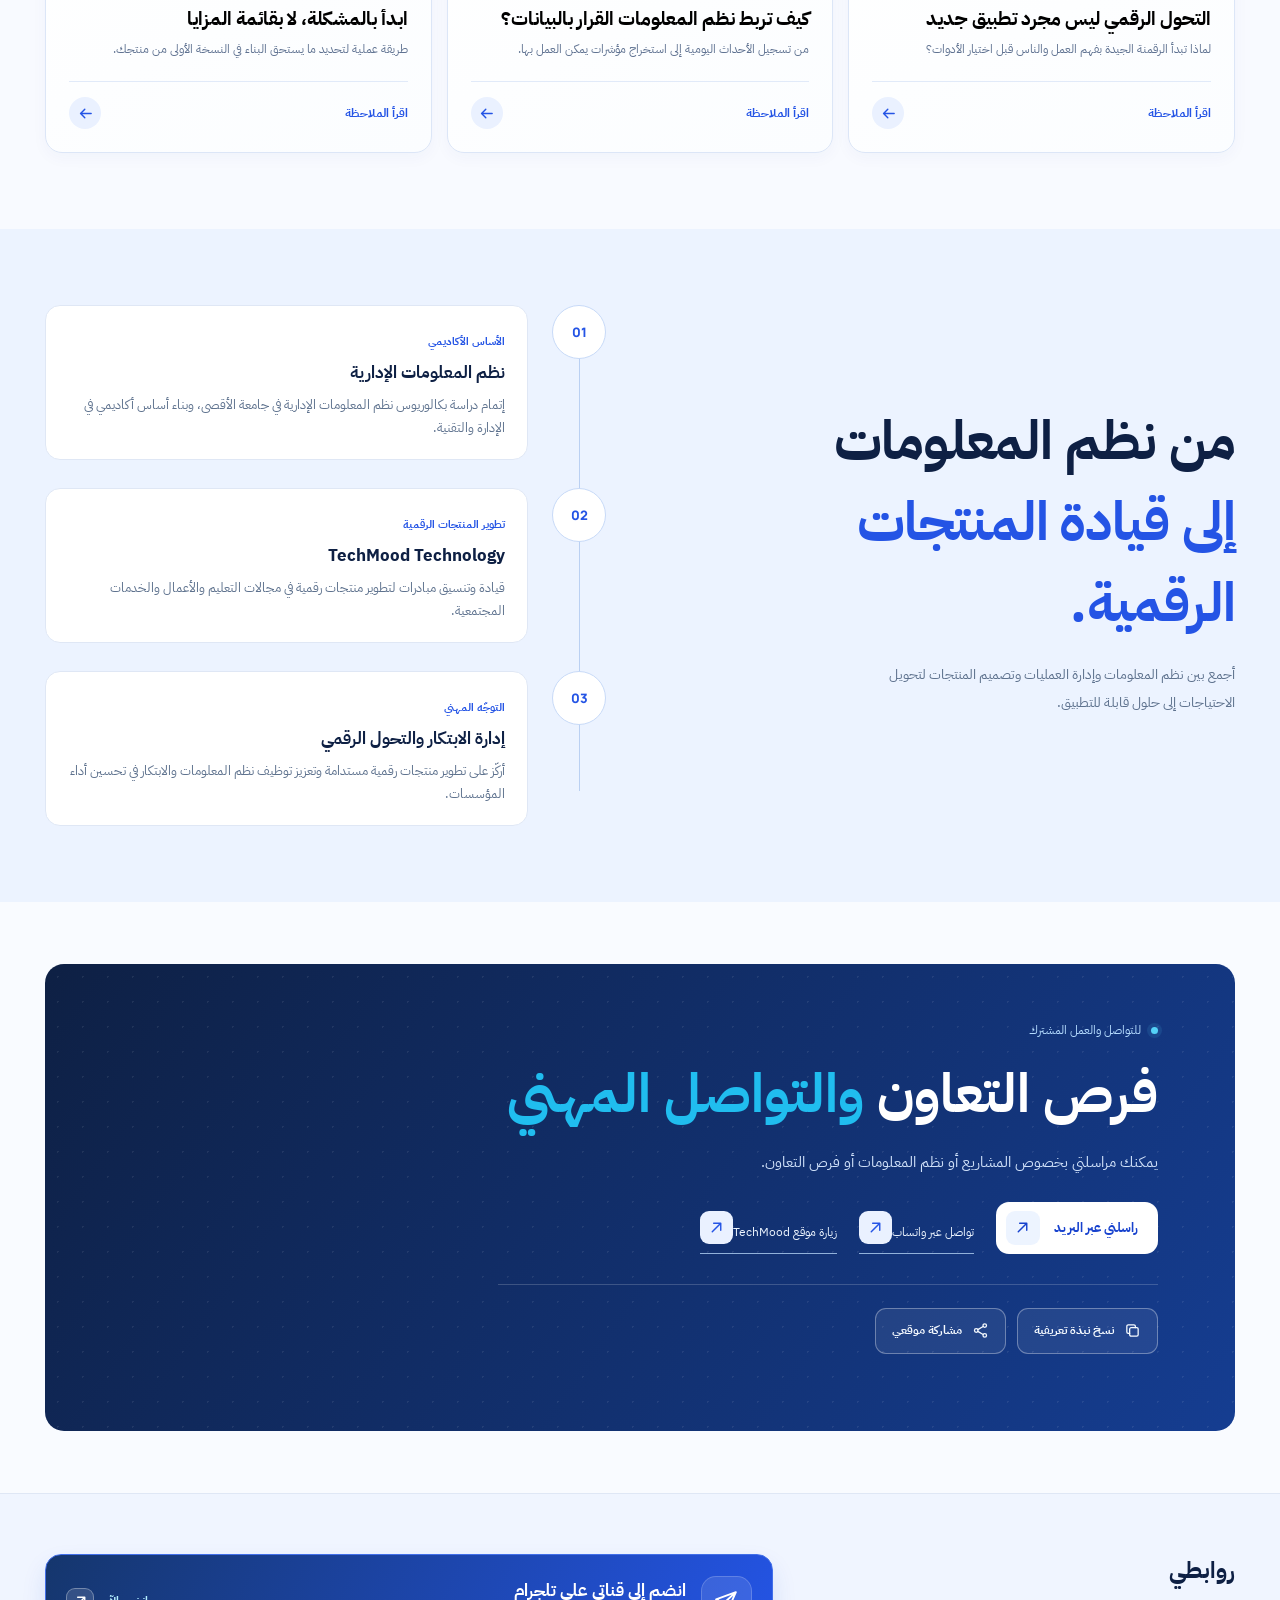
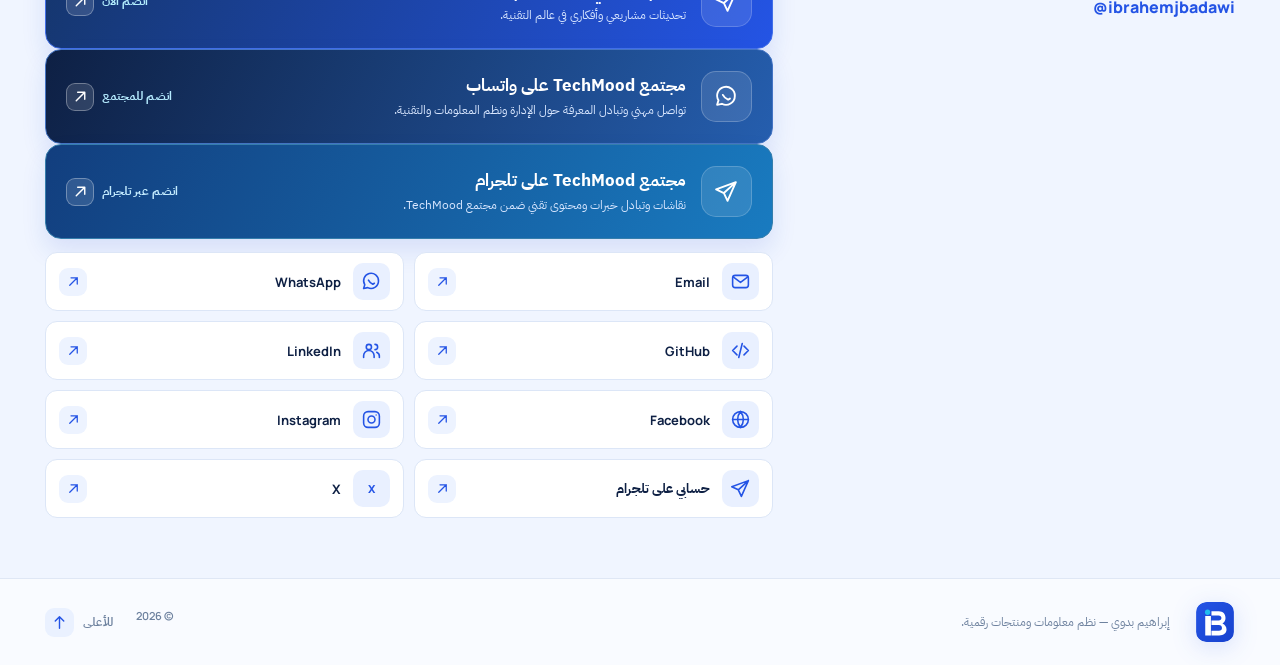
==== commit 4383772e: "Reflow contact actions and group community cards alongside social accounts" ====
--- a/ibrahim-badawi-platform/index.html
+++ b/ibrahim-badawi-platform/index.html
@@ -214,7 +214,7 @@
         <div class="container journey-layout"><div><div class="section-kicker"><span>05</span><span data-i18n="journeyKicker">المسار</span></div><h2 id="journey-title" data-i18n-html="journeyTitle">من نظم المعلومات<br/><span>إلى قيادة المنتجات الرقمية.</span></h2><p data-i18n="journeyIntro">أجمع بين نظم المعلومات وإدارة العمليات وتصميم المنتجات لتحويل الاحتياجات إلى حلول قابلة للتطبيق.</p></div><div class="timeline"><div class="timeline-item"><span class="timeline-mark">01</span><div><small data-i18n="timeline1Tag">الأساس الأكاديمي</small><h3 data-i18n="timeline1Title">نظم المعلومات الإدارية</h3><p data-i18n="timeline1Desc">إتمام دراسة بكالوريوس نظم المعلومات الإدارية في جامعة الأقصى، وبناء أساس أكاديمي في الإدارة والتقنية.</p></div></div><div class="timeline-item"><span class="timeline-mark">02</span><div><small data-i18n="timeline2Tag">تطوير المنتجات الرقمية</small><h3>TechMood Technology</h3><p data-i18n="timeline2Desc">قيادة وتنسيق مبادرات لتطوير منتجات رقمية في مجالات التعليم والأعمال والخدمات المجتمعية.</p></div></div><div class="timeline-item"><span class="timeline-mark">03</span><div><small data-i18n="timeline3Tag">التوجّه المهني</small><h3 data-i18n="timeline3Title">إدارة الابتكار والتحول الرقمي</h3><p data-i18n="timeline3Desc">أركّز على تطوير منتجات رقمية مستدامة وتعزيز توظيف نظم المعلومات والابتكار في تحسين أداء المؤسسات.</p></div></div></div></div>
       </section>
 
-      <section class="contact-section" id="contact" aria-labelledby="contact-title"><div class="container"><div class="contact-card"><div class="contact-pattern"></div><div class="contact-content"><div class="contact-eyebrow"><span class="online-dot"></span><span data-i18n="contactKicker">للتواصل والعمل المشترك</span></div><h2 id="contact-title" data-i18n-html="contactTitle">فرص التعاون <em>والتواصل المهني</em></h2><p data-i18n="contactDesc">يمكنك مراسلتي بخصوص المشاريع أو نظم المعلومات أو فرص التعاون.</p><div class="contact-links"><a href="mailto:ibrahemjbadawi@gmail.com?subject=Hello%20Ibrahem%20-%20Collaboration" class="btn btn-light"><span data-i18n="emailMe">راسلني عبر البريد</span><span class="action-icon external-arrow" aria-hidden="true"><svg class="ui-icon action-svg "><use href="#icon-arrow-up-right"/></svg></span></a><a href="https://wa.me/972595918648" target="_blank" rel="noopener noreferrer" class="contact-link"><span data-i18n="whatsappMe">تواصل عبر واتساب</span><span class="action-icon external-arrow" aria-hidden="true"><svg class="ui-icon action-svg "><use href="#icon-arrow-up-right"/></svg></span></a><a href="https://techmood-technology-corporate.vercel.app/" target="_blank" rel="noopener noreferrer" class="contact-link"><span data-i18n="visitCompany">زيارة موقع TechMood</span><span class="action-icon external-arrow" aria-hidden="true"><svg class="ui-icon action-svg "><use href="#icon-arrow-up-right"/></svg></span></a></div><div class="profile-tools" role="group" aria-label="Quick profile actions"><button type="button" id="copy-intro" class="profile-tool"><svg class="ui-icon" aria-hidden="true"><use href="#icon-copy"/></svg><span data-i18n="copyIntro">نسخ نبذة تعريفية</span></button><button type="button" id="share-profile" class="profile-tool"><svg class="ui-icon" aria-hidden="true"><use href="#icon-share"/></svg><span data-i18n="shareProfile">مشاركة موقعي</span></button></div><p class="profile-feedback" id="profile-feedback" role="status" aria-live="polite"></p></div></div></div></section>
+      <section class="contact-section" id="contact" aria-labelledby="contact-title"><div class="container"><div class="contact-card"><div class="contact-pattern"></div><div class="contact-content"><div class="contact-intro"><div class="contact-eyebrow"><span class="online-dot"></span><span data-i18n="contactKicker">للتواصل والعمل المشترك</span></div><h2 id="contact-title" data-i18n-html="contactTitle">فرص التعاون <em>والتواصل المهني</em></h2><p data-i18n="contactDesc">يمكنك مراسلتي بخصوص المشاريع أو نظم المعلومات أو فرص التعاون.</p></div><div class="contact-action-panel"><div class="contact-links"><a href="mailto:ibrahemjbadawi@gmail.com?subject=Hello%20Ibrahem%20-%20Collaboration" class="btn btn-light"><span data-i18n="emailMe">راسلني عبر البريد</span><span class="action-icon external-arrow" aria-hidden="true"><svg class="ui-icon action-svg "><use href="#icon-arrow-up-right"/></svg></span></a><a href="https://wa.me/972595918648" target="_blank" rel="noopener noreferrer" class="contact-link"><span data-i18n="whatsappMe">تواصل عبر واتساب</span><span class="action-icon external-arrow" aria-hidden="true"><svg class="ui-icon action-svg "><use href="#icon-arrow-up-right"/></svg></span></a><a href="https://techmood-technology-corporate.vercel.app/" target="_blank" rel="noopener noreferrer" class="contact-link"><span data-i18n="visitCompany">زيارة موقع TechMood</span><span class="action-icon external-arrow" aria-hidden="true"><svg class="ui-icon action-svg "><use href="#icon-arrow-up-right"/></svg></span></a></div><div class="profile-tools" role="group" aria-label="Quick profile actions"><button type="button" id="copy-intro" class="profile-tool"><svg class="ui-icon" aria-hidden="true"><use href="#icon-copy"/></svg><span data-i18n="copyIntro">نسخ نبذة تعريفية</span></button><button type="button" id="share-profile" class="profile-tool"><svg class="ui-icon" aria-hidden="true"><use href="#icon-share"/></svg><span data-i18n="shareProfile">مشاركة موقعي</span></button></div><p class="profile-feedback" id="profile-feedback" role="status" aria-live="polite"></p></div></div></div></div></section>
       <section class="social-section" id="socials" aria-labelledby="social-title">
         <div class="container social-layout">
           <div class="social-heading">
@@ -224,7 +224,7 @@
               <strong dir="ltr">@ibrahemjbadawi</strong>
             </div>
           </div>
-          <div class="social-links-stack">
+          <div class="social-links-stack"><div class="social-community-grid">
             <a class="telegram-channel-cta" href="https://t.me/IbrahemJBadawiTech" target="_blank" rel="noopener noreferrer">
               <span class="channel-icon" aria-hidden="true"><svg class="ui-icon"><use href="#icon-send"/></svg></span>
               <span class="channel-copy"><strong data-i18n="channelTitle">انضم إلى قناتي على تلجرام</strong><small data-i18n="channelDesc">تحديثات مشاريعي وأفكاري في عالم التقنية.</small></span>
@@ -240,7 +240,7 @@
               <span class="channel-copy"><strong data-i18n="telegramCommunityTitle">مجتمع TechMood على تلجرام</strong><small data-i18n="telegramCommunityDesc">نقاشات وتبادل خبرات ومحتوى تقني ضمن مجتمع TechMood.</small></span>
               <span class="channel-action"><span data-i18n="telegramCommunityJoin">انضم عبر تلجرام</span><span class="action-icon external-arrow" aria-hidden="true"><svg class="ui-icon action-svg "><use href="#icon-arrow-up-right"/></svg></span></span>
             </a>
-            <div class="social-grid" aria-label="Social profiles">
+            </div><div class="social-grid" aria-label="Social profiles">
             <a href="mailto:ibrahemjbadawi@gmail.com"><span class="social-icon"><svg class="ui-icon" aria-hidden="true"><use href="#icon-mail"/></svg></span><span>Email</span><span class="social-arrow" aria-hidden="true"><svg class="ui-icon action-svg"><use href="#icon-arrow-up-right"/></svg></span></a>
             <a href="https://wa.me/972595918648" target="_blank" rel="noopener noreferrer"><span class="social-icon"><svg class="ui-icon" aria-hidden="true"><use href="#icon-chat"/></svg></span><span>WhatsApp</span><span class="social-arrow" aria-hidden="true"><svg class="ui-icon action-svg"><use href="#icon-arrow-up-right"/></svg></span></a>
             <a href="https://github.com/ibrahemjbadawi" target="_blank" rel="me noopener noreferrer"><span class="social-icon"><svg class="ui-icon" aria-hidden="true"><use href="#icon-code"/></svg></span><span>GitHub</span><span class="social-arrow" aria-hidden="true"><svg class="ui-icon action-svg"><use href="#icon-arrow-up-right"/></svg></span></a>
--- a/ibrahim-badawi-platform/styles.css
+++ b/ibrahim-badawi-platform/styles.css
@@ -655,3 +655,235 @@
  .btn,.action-icon,.action-svg,.project-card,.article-card,.case-card,.social-grid a,.social-arrow,.nav a::after{transition:none!important;animation:none!important}
  .btn:hover,.project-card:hover,.case-card:hover,.article-card:hover,.social-grid a:hover{transform:none!important}
 }
+
+
+/* Editorial portfolio design: a bento work grid, readable case studies,
+   and a three-step product method. Based on design principles, not copied templates. */
+:root {
+  --tm-blue:#2454e5;
+  --tm-deep:#13327c;
+  --tm-sky:#20bdef;
+  --tm-ice:#f1f6ff;
+  --tm-stroke:#d9e5f8;
+  --tm-ease:cubic-bezier(.2,.78,.22,1);
+}
+.about-layout{align-items:start}
+.method-panel{
+  margin-top:37px;
+  border:1px solid #dbe7fa;
+  border-radius:22px;
+  background:linear-gradient(125deg,#ffffff,#f4f8ff);
+  box-shadow:0 12px 45px rgba(19,57,129,.045);
+  padding:29px 32px 30px;
+  display:grid;
+  grid-template-columns:minmax(220px,.86fr) minmax(0,1.7fr);
+  gap:37px;
+  align-items:center;
+  position:relative;
+  isolation:isolate;
+  overflow:hidden
+}
+.method-panel:after{
+  content:"";position:absolute;inset-inline-start:-45px;bottom:-80px;z-index:-1;
+  width:230px;height:230px;border-radius:50%;
+  background:radial-gradient(circle,rgba(32,189,239,.095),transparent 70%);
+  pointer-events:none
+}
+.method-heading{min-width:0}
+.method-overline{
+  display:inline-flex;align-items:center;gap:8px;
+  color:#2454e5;font-size:12px;font-weight:700;margin-bottom:12px
+}
+.method-overline:before{
+  content:"";display:block;width:7px;height:7px;
+  border-radius:50%;background:#20bdef;box-shadow:0 0 0 4px #20bdef1b
+}
+.method-heading h3{
+  font-size:clamp(18px,2vw,25px);line-height:1.55;
+  margin:0;max-width:22ch;color:#122b65;font-weight:700
+}
+.method-steps{list-style:none;margin:0;padding:0;display:grid;grid-template-columns:repeat(3,minmax(0,1fr));gap:14px}
+.method-step{
+  position:relative;min-width:0;min-height:124px;
+  border:1px solid #e0e9fa;background:#fff;
+  border-radius:15px;padding:16px 15px 14px;
+  transition:border-color .22s var(--tm-ease),box-shadow .22s,transform .22s var(--tm-ease)
+}
+.method-step:hover{border-color:#aac8fa;transform:translateY(-3px);box-shadow:0 10px 23px #1742ce0f}
+.method-number{
+  display:inline-block;font:800 11px/1.2 'Manrope',sans-serif;
+  letter-spacing:.03em;color:#2454e5;background:#eaf2ff;
+  border-radius:7px;padding:6px 8px;margin-bottom:12px
+}
+.method-step strong{display:block;font-size:14px;color:#142e65;line-height:1.5}
+.method-step p{font-size:12px;color:#697e9e;line-height:1.75;margin:5px 0 0}
+.project-count{font-size:12px;color:#6d82a4;font-weight:600;margin:-11px 0 18px;text-align:start}
+.work-section .project-grid{
+  display:grid;grid-template-columns:repeat(12,minmax(0,1fr));
+  gap:19px;align-items:stretch
+}
+.work-section .project-card{
+  grid-column:span 6;min-width:0;
+  display:flex;flex-direction:column;
+  background:#fff;border:1px solid #dde7f7;
+  border-radius:20px;overflow:hidden;
+  box-shadow:0 8px 25px rgba(27,65,135,.055)
+}
+.work-section .project-card[hidden]{display:none}
+.work-section .project-card.featured-project{
+  grid-column:span 8;
+  display:grid;grid-template-columns:minmax(0,1.06fr) minmax(0,1fr);
+  min-height:286px;
+  background:linear-gradient(145deg,#fff 42%,#f3f7ff 100%)
+}
+.work-section .project-card.featured-project + .project-card{grid-column:span 4}
+.work-section .project-card .project-art{width:100%;height:185px;flex:none}
+.work-section .project-card.featured-project .project-art{
+  height:100%;min-height:286px;align-self:stretch;
+  background:radial-gradient(circle at 30% 28%,#255bda,#143d96 68%,#0e2a73 100%)
+}
+.work-section .project-card.featured-project .project-art:before{
+  content:"";position:absolute;pointer-events:none;inset:14px;
+  border:1px solid rgba(255,255,255,.13);border-radius:16px
+}
+.work-section .project-card.featured-project .project-art .project-brand-image{
+  width:145px;height:145px;filter:drop-shadow(0 14px 26px rgba(0,0,0,.16))
+}
+.work-section .project-card.featured-project .project-art .brand-art-halo{
+  width:380px;height:380px;opacity:.38
+}
+.work-section .project-card .project-info{
+  flex:1;display:flex;align-items:flex-start;flex-direction:column;
+  padding:23px 24px 24px
+}
+.work-section .project-card .project-info h3{
+  font-size:clamp(20px,2.2vw,25px);line-height:1.4;
+  margin:8px 0 10px;color:#142d64
+}
+.work-section .project-card .project-info p{
+  font-size:13.5px;color:#627590;line-height:1.87;
+  margin:0 0 19px;min-height:0;max-width:none
+}
+.work-section .project-card .project-link{margin-top:auto}
+.work-section .project-card .project-category{font-size:11px;line-height:1.55;color:#3a63b0;font-weight:700}
+.featured-label{
+  display:inline-flex;align-items:center;gap:8px;
+  background:#e5eeff;color:#1742ce;
+  font-size:11px;font-weight:800;border-radius:999px;
+  padding:6px 11px;margin-bottom:12px
+}
+.featured-label:before{content:"";display:block;width:6px;height:6px;border-radius:50%;background:#20bdef}
+.work-section .project-card.featured-project .project-info{
+  justify-content:center;padding:27px 26px
+}
+.work-section .project-card.featured-project .project-info h3{
+  font-size:clamp(24px,2.6vw,31px);letter-spacing:-.025em
+}
+.work-section .project-card.featured-project .project-info p{font-size:14px}
+.work-section .project-card.featured-project:hover{box-shadow:0 18px 43px rgba(26,71,160,.14)}
+.work-section .project-card.featured-project + .project-card .project-art{
+  height:158px
+}
+.case-list{gap:16px}
+.case-list .case-card{
+  display:grid;grid-template-columns:minmax(210px,.42fr) minmax(0,1fr);
+  gap:25px;align-items:start;padding:27px 29px;border-radius:20px
+}
+.case-index{
+  display:grid;grid-template-columns:57px minmax(0,1fr);
+  grid-template-rows:auto auto auto;align-content:start;
+  align-items:center;column-gap:13px;row-gap:4px
+}
+.case-index>span:first-child{
+  display:block!important;grid-column:2;grid-row:1;
+  font:700 10px/1.2 'Manrope',sans-serif;letter-spacing:.08em;
+  color:#7184a5;padding:0
+}
+.case-index .case-brand{
+  grid-column:1;grid-row:1/4;
+  display:block;width:57px;height:57px;object-fit:contain;
+  border:1px solid #e0eafb;background:#f3f7ff;
+  border-radius:16px;padding:8px
+}
+.case-index strong{grid-column:2;grid-row:2;font-size:clamp(20px,2.4vw,29px);color:#162e62}
+.case-index .case-color{
+  grid-column:2;grid-row:3;margin-top:5px;width:44px;height:4px;
+  border-radius:12px
+}
+.case-list .case-card:hover .case-brand{border-color:#b0caff;background:#edf4ff}
+.case-details{gap:22px;grid-template-columns:repeat(2,minmax(0,1fr))}
+.case-details .case-label{font-size:11px;letter-spacing:.01em}
+.case-details p{font-size:13px;line-height:1.85;color:#5b708f}
+.case-actions{gap:15px;border-color:#e7edf8}
+.case-actions .action-icon{border-radius:9px}
+.article-grid .article-card{background:linear-gradient(155deg,#fff,#fbfdff)}
+.article-grid .article-card .article-bottom{margin-top:auto}
+.timeline-item>div{transition:border-color .24s,transform .24s var(--tm-ease)}
+.timeline-item:hover>div{border-color:#abc5f5;transform:translateX(-2px)}
+html[dir="ltr"] .timeline-item:hover>div{transform:translateX(2px)}
+@media(max-width:1060px){
+  .method-panel{grid-template-columns:1fr;gap:20px}
+  .method-heading h3{max-width:none}
+  .work-section .project-grid{grid-template-columns:repeat(2,minmax(0,1fr));gap:16px}
+  .work-section .project-card,.work-section .project-card.featured-project,.work-section .project-card.featured-project + .project-card{
+    grid-column:auto;display:flex;min-height:0
+  }
+  .work-section .project-card.featured-project .project-art{
+    min-height:0;height:185px
+  }
+  .work-section .project-card.featured-project .project-art .project-brand-image{width:112px;height:112px}
+  .work-section .project-card.featured-project .project-info{justify-content:flex-start;padding:23px 24px 24px}
+  .work-section .project-card.featured-project .project-info h3{font-size:24px}
+  .work-section .project-card.featured-project + .project-card .project-art{height:185px}
+}
+@media(max-width:800px){
+  .case-list .case-card{grid-template-columns:1fr;gap:19px}
+  .method-steps{gap:9px}
+  .method-step{padding:15px 12px}
+}
+@media(max-width:600px){
+  .method-panel{margin-top:25px;border-radius:17px;padding:20px 18px;gap:17px}
+  .method-heading h3{font-size:20px;line-height:1.53}
+  .method-steps{grid-template-columns:1fr;gap:8px}
+  .method-step{min-height:auto;display:grid;grid-template-columns:38px minmax(0,1fr);align-items:start;gap:10px;padding:12px 13px}
+  .method-number{margin:1px 0 0}
+  .method-step strong{font-size:14px}
+  .method-step p{font-size:12px;margin:3px 0 0;line-height:1.65}
+  .work-section .project-grid{grid-template-columns:minmax(0,1fr);gap:14px}
+  .work-section .project-card{border-radius:17px}
+  .work-section .project-card .project-art,.work-section .project-card.featured-project .project-art,.work-section .project-card.featured-project + .project-card .project-art{height:156px}
+  .work-section .project-card.featured-project .project-info,.work-section .project-card .project-info{padding:18px 19px 21px}
+  .work-section .project-card .project-info h3,.work-section .project-card.featured-project .project-info h3{font-size:22px;margin:6px 0 9px}
+  .work-section .project-card .project-info p{font-size:13px;line-height:1.77;margin-bottom:14px}
+  .featured-label{margin-bottom:7px}
+  .project-count{margin:-8px 0 15px;font-size:11px}
+  .case-list .case-card{padding:20px 17px;gap:16px}
+  .case-index{grid-template-columns:51px minmax(0,1fr);column-gap:11px}
+  .case-index .case-brand{width:51px;height:51px;border-radius:13px}
+  .case-index strong{font-size:23px}
+  .case-details{gap:15px}
+  .case-actions .case-stage{font-size:11px}
+  .timeline-item:hover>div,html[dir="ltr"] .timeline-item:hover>div{transform:none}
+}
+@media(prefers-reduced-motion:reduce){
+  .method-step,.timeline-item>div{transition:none!important;transform:none!important}
+}
+
+
+/* Filter state: give visible results an even layout, regardless of source order. */
+@media(min-width:1061px){
+  .work-section .project-grid.filtered-view .project-card:not([hidden]),
+  .work-section .project-grid.filtered-view .project-card.featured-project:not([hidden]),
+  .work-section .project-grid.filtered-view .project-card.featured-project + .project-card:not([hidden]){
+    grid-column:span 6;display:flex;min-height:0
+  }
+  .work-section .project-grid.filtered-view .featured-project .project-art{
+    height:185px;min-height:0
+  }
+  .work-section .project-grid.filtered-view .featured-project .project-info{
+    justify-content:flex-start;padding:23px 24px 24px
+  }
+}
+@media(max-width:600px){
+  .work-section .project-grid.filtered-view .project-card:not([hidden]){grid-column:1 / -1}
+}
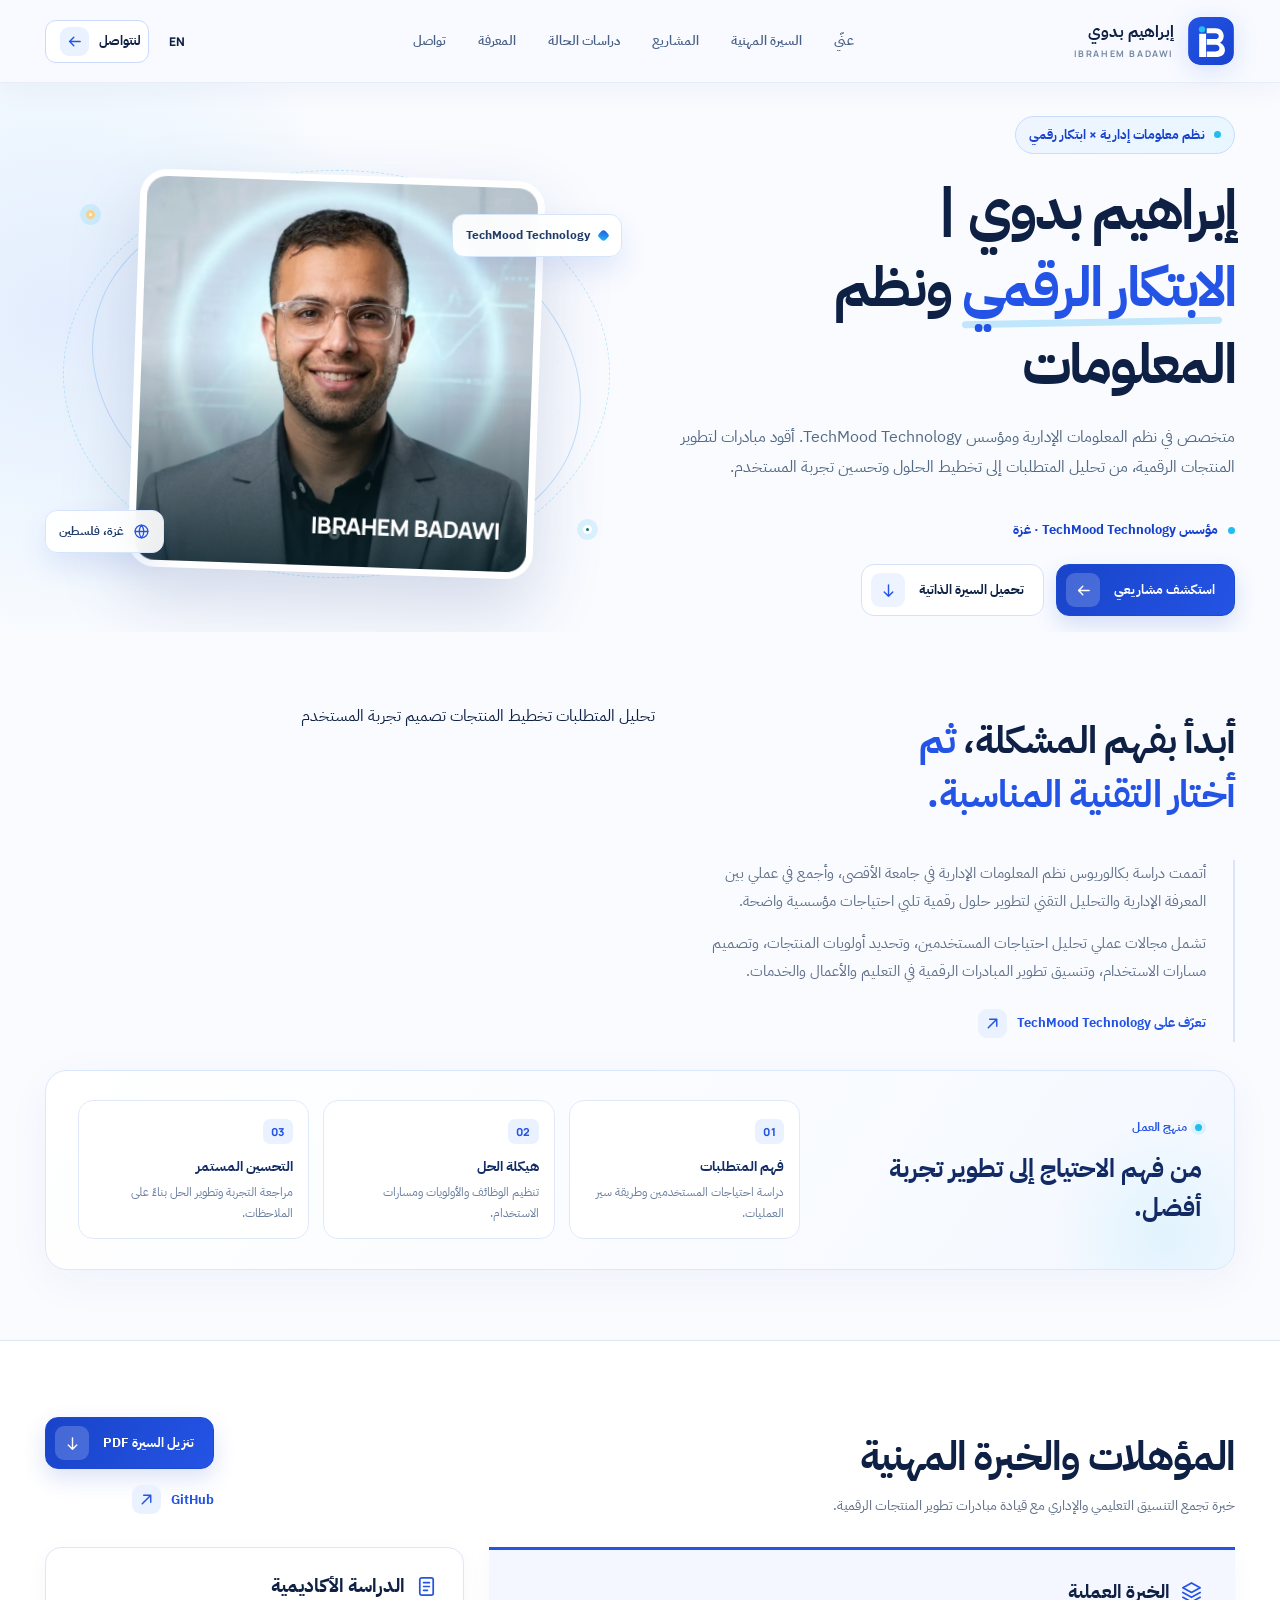
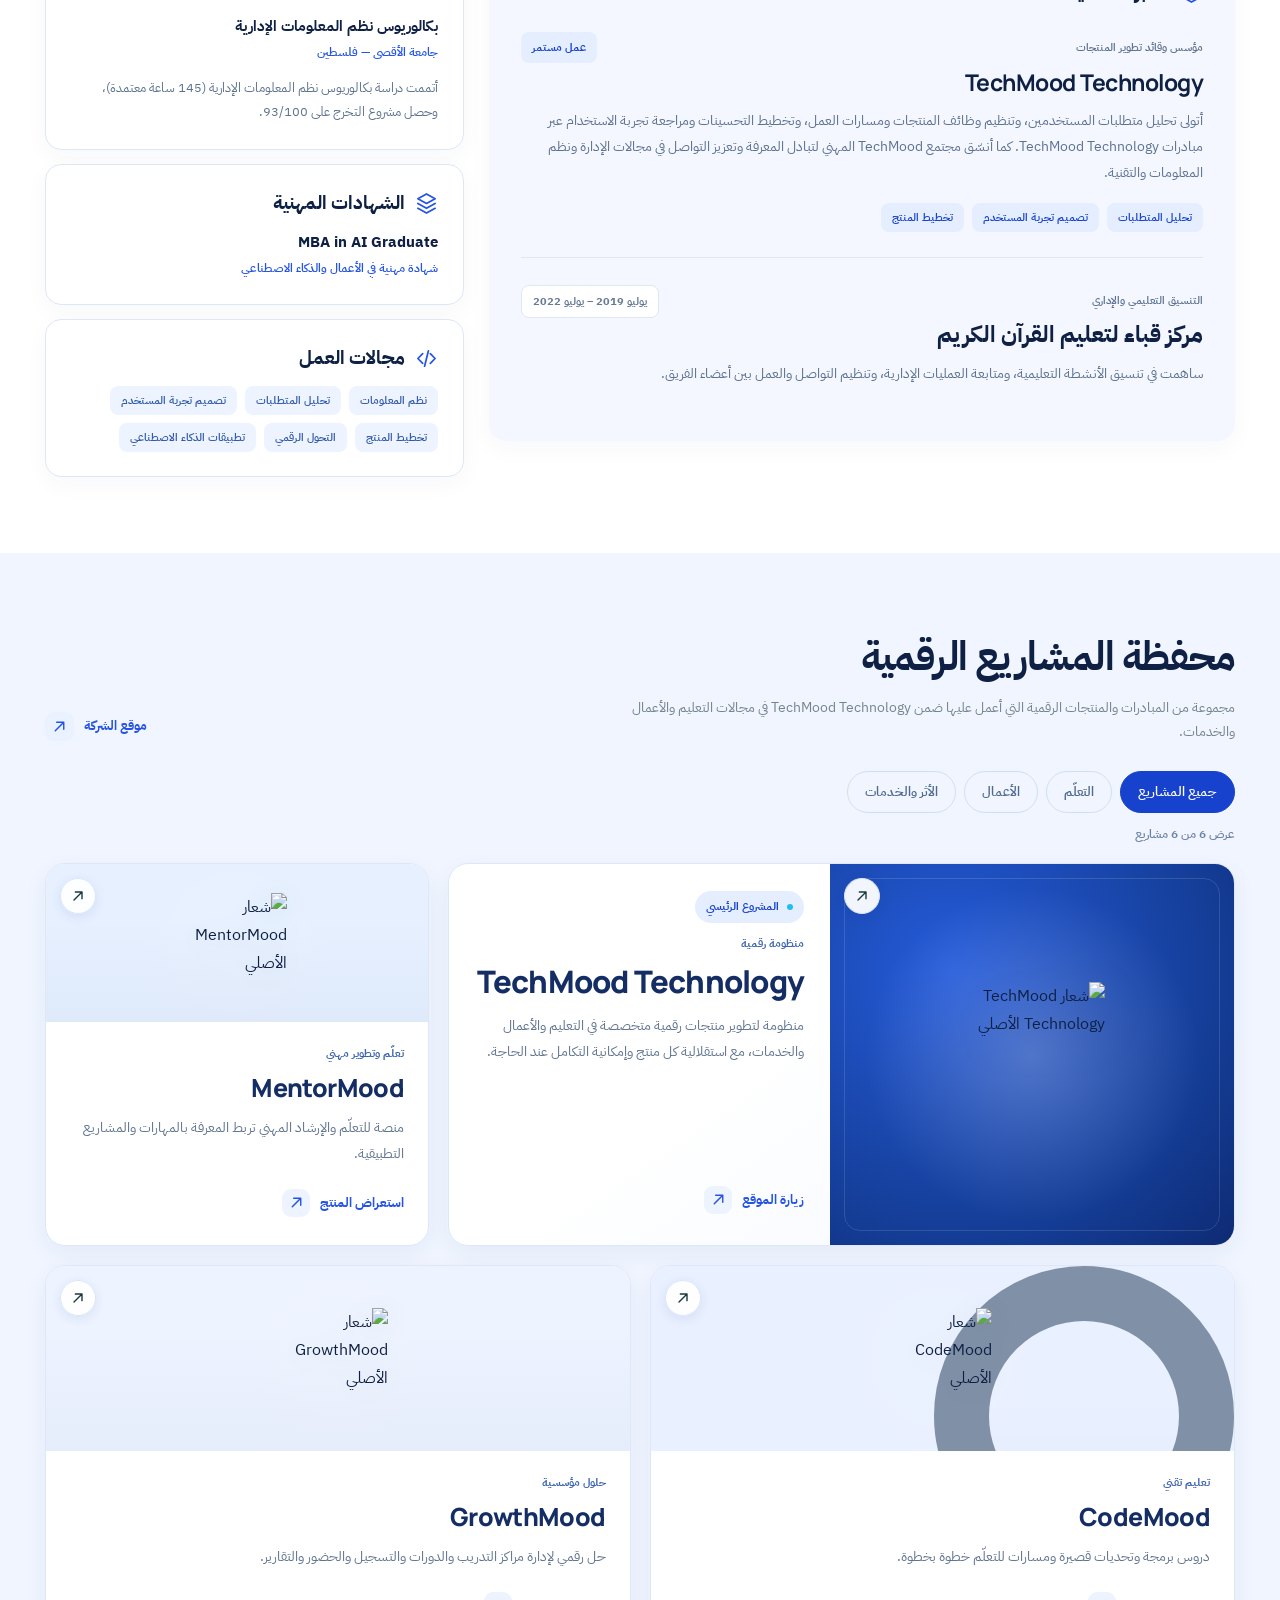
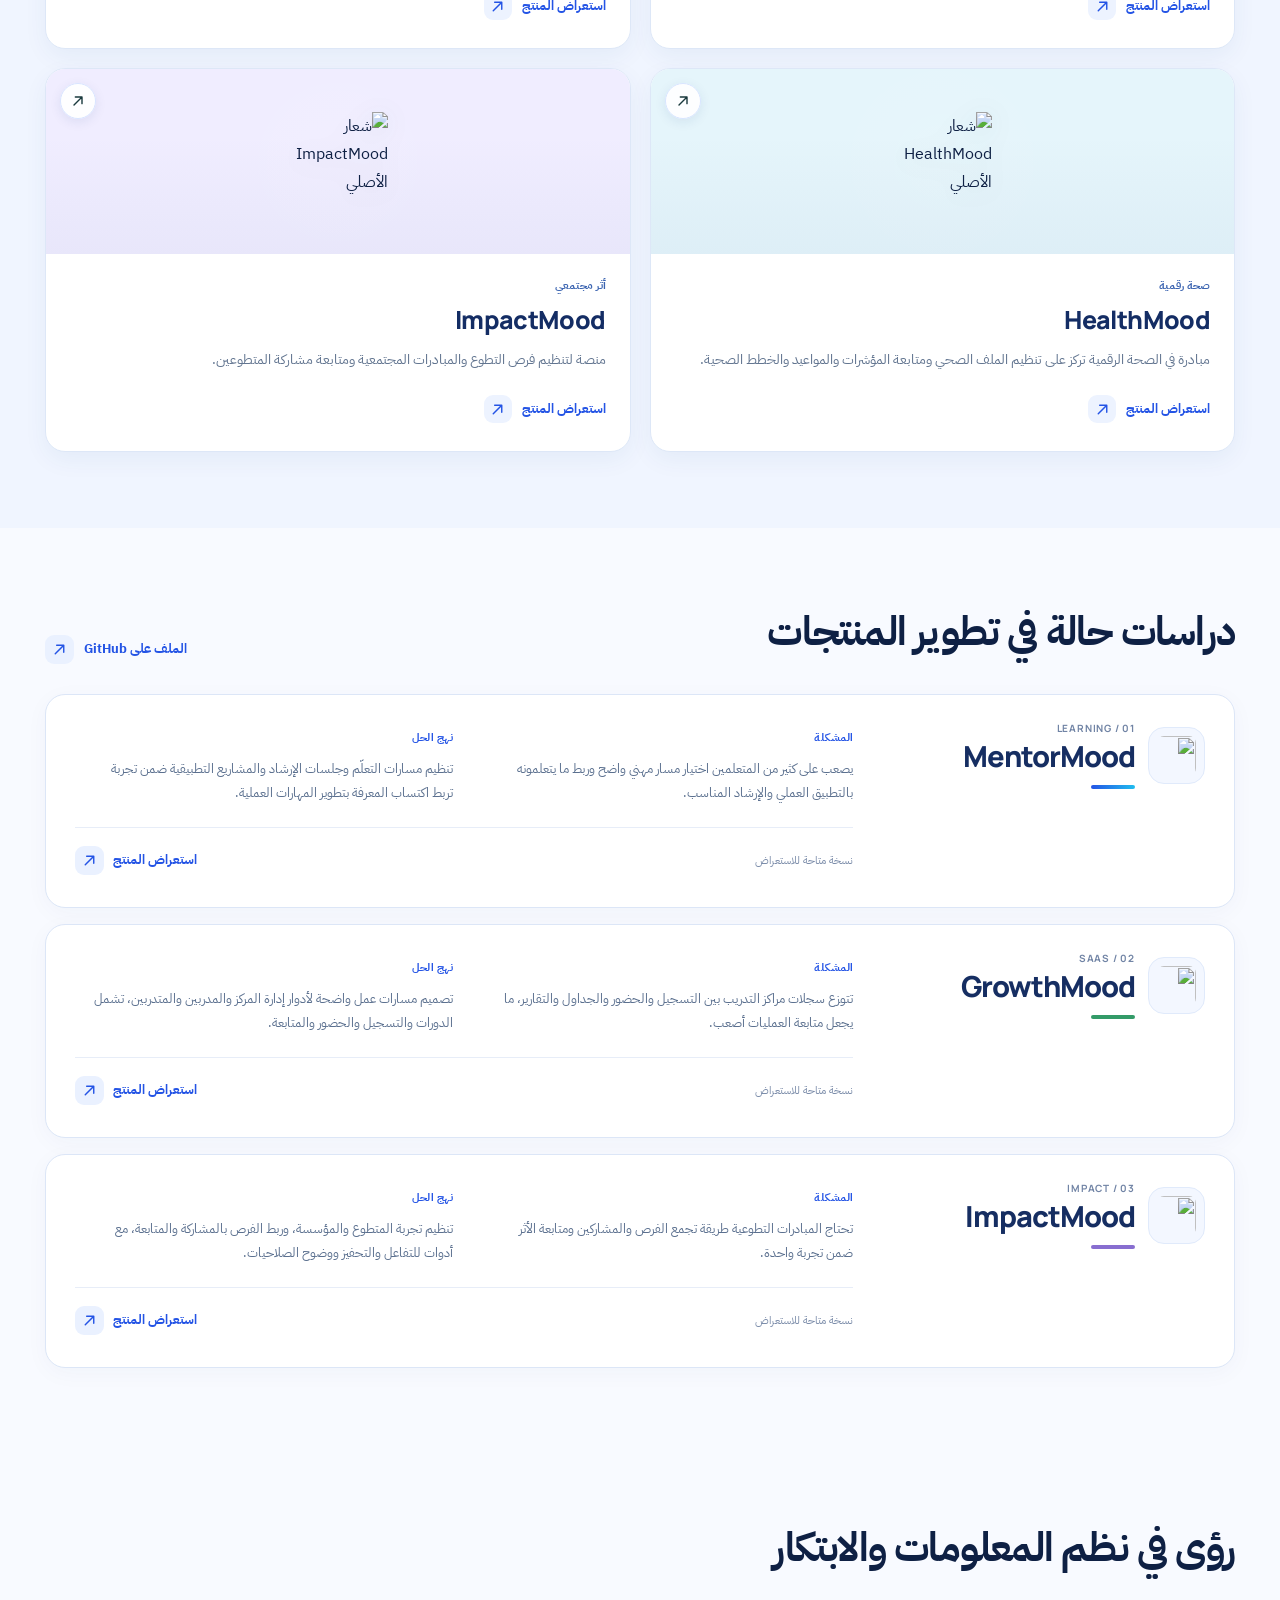
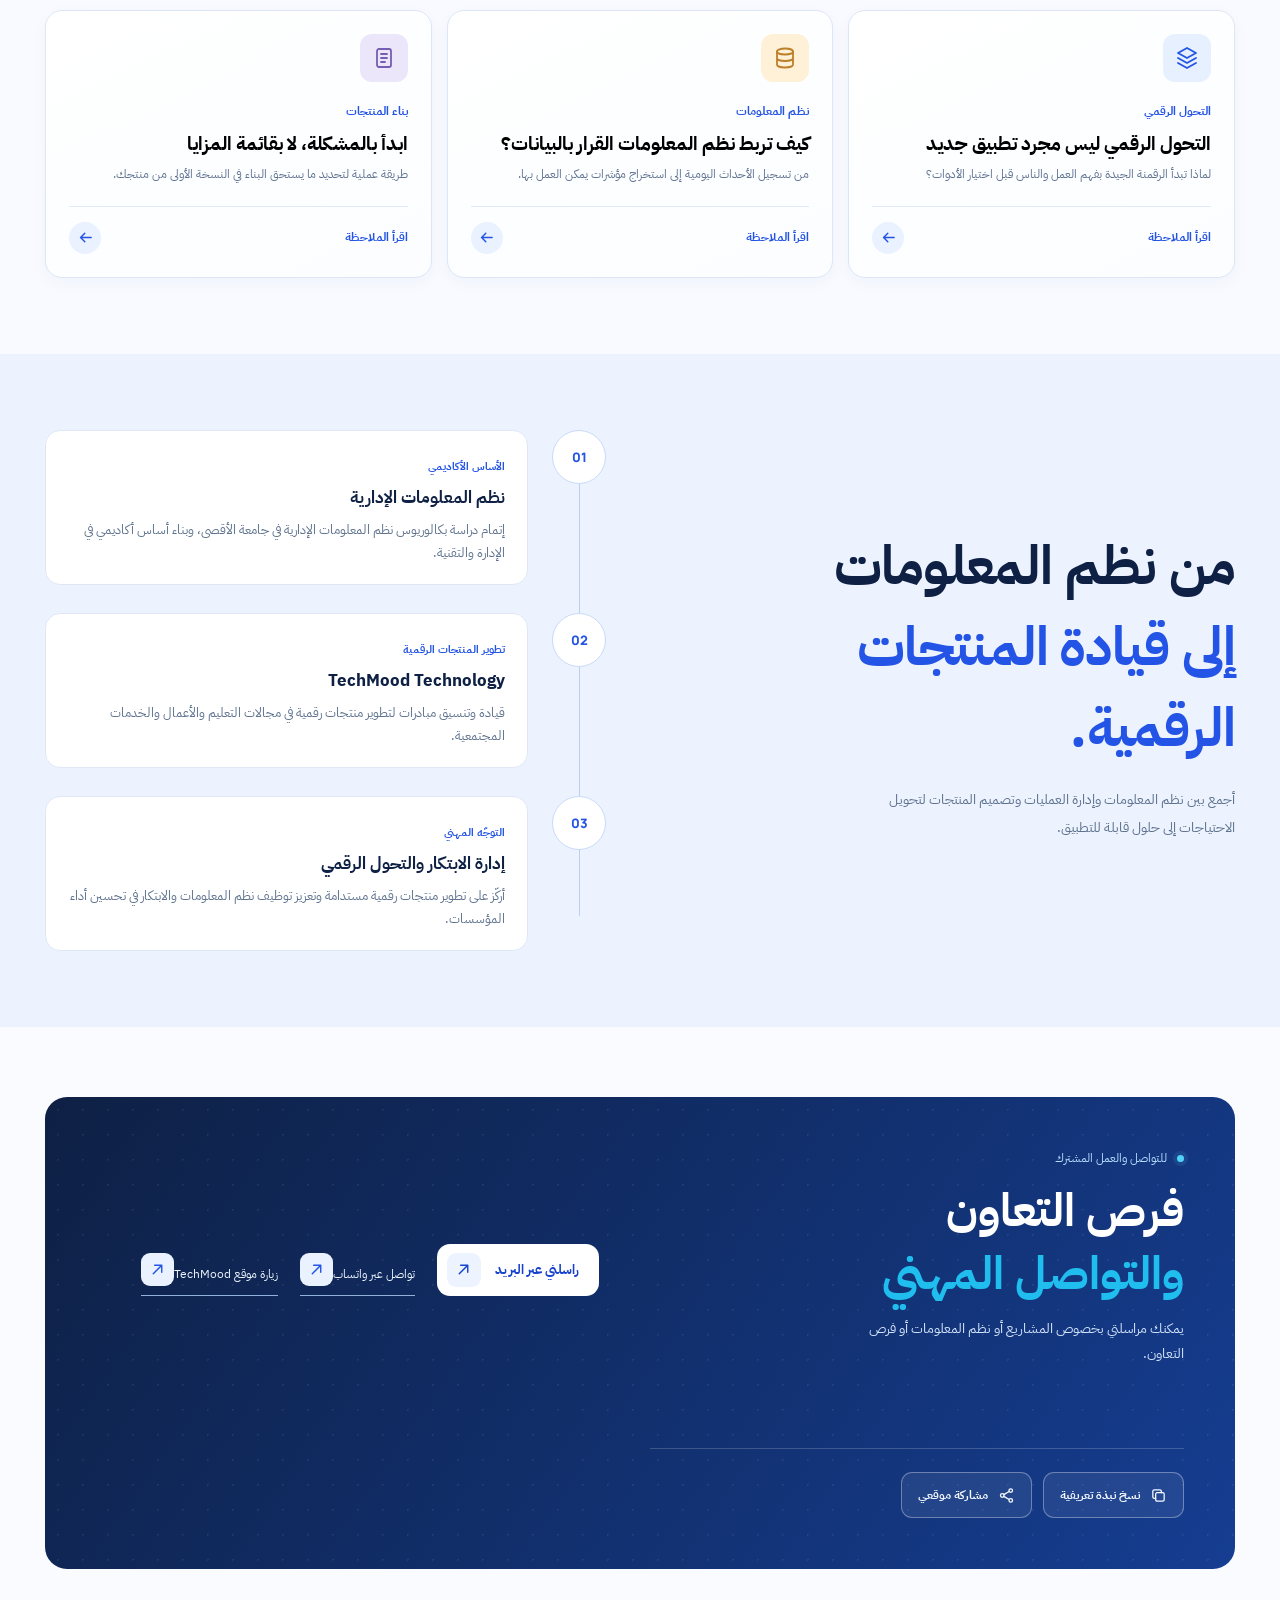
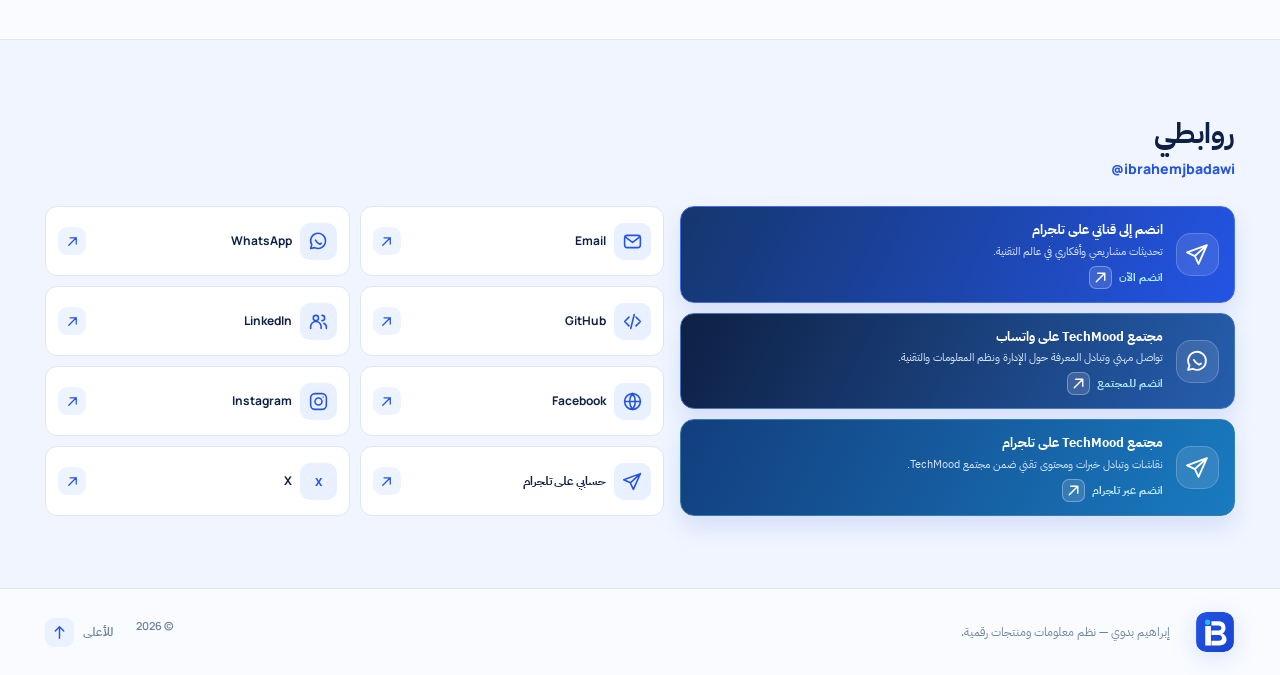
==== commit 9a5a8bff: "Recompose About and Contact layout to eliminate dead space on laptop and mobile" ====
--- a/ibrahim-badawi-platform/index.html
+++ b/ibrahim-badawi-platform/index.html
@@ -101,6 +101,11 @@
             <div class="section-kicker"><span>01</span><span data-i18n="aboutKicker">عنّي</span></div>
             <h2 id="about-title" data-i18n-html="aboutTitle">أبدأ بفهم المشكلة، <span>ثم أختار التقنية المناسبة.</span></h2>
           </div>
+          <div class="about-highlights" role="list">
+            <span role="listitem" data-i18n="focusRequirement">تحليل المتطلبات</span>
+            <span role="listitem" data-i18n="focusPlanning">تخطيط المنتجات</span>
+            <span role="listitem" data-i18n="focusExperience">تصميم تجربة المستخدم</span>
+          </div>
           <div class="about-body">
             <p data-i18n="aboutP1">أتممت دراسة بكالوريوس نظم المعلومات الإدارية في جامعة الأقصى، وأجمع في عملي بين المعرفة الإدارية والتحليل التقني لتطوير حلول رقمية تلبي احتياجات مؤسسية واضحة.</p>
             <p data-i18n="aboutP2">تشمل مجالات عملي تحليل احتياجات المستخدمين، وتحديد أولويات المنتجات، وتصميم مسارات الاستخدام، وتنسيق تطوير المبادرات الرقمية في التعليم والأعمال والخدمات.</p>
@@ -214,7 +219,7 @@
         <div class="container journey-layout"><div><div class="section-kicker"><span>05</span><span data-i18n="journeyKicker">المسار</span></div><h2 id="journey-title" data-i18n-html="journeyTitle">من نظم المعلومات<br/><span>إلى قيادة المنتجات الرقمية.</span></h2><p data-i18n="journeyIntro">أجمع بين نظم المعلومات وإدارة العمليات وتصميم المنتجات لتحويل الاحتياجات إلى حلول قابلة للتطبيق.</p></div><div class="timeline"><div class="timeline-item"><span class="timeline-mark">01</span><div><small data-i18n="timeline1Tag">الأساس الأكاديمي</small><h3 data-i18n="timeline1Title">نظم المعلومات الإدارية</h3><p data-i18n="timeline1Desc">إتمام دراسة بكالوريوس نظم المعلومات الإدارية في جامعة الأقصى، وبناء أساس أكاديمي في الإدارة والتقنية.</p></div></div><div class="timeline-item"><span class="timeline-mark">02</span><div><small data-i18n="timeline2Tag">تطوير المنتجات الرقمية</small><h3>TechMood Technology</h3><p data-i18n="timeline2Desc">قيادة وتنسيق مبادرات لتطوير منتجات رقمية في مجالات التعليم والأعمال والخدمات المجتمعية.</p></div></div><div class="timeline-item"><span class="timeline-mark">03</span><div><small data-i18n="timeline3Tag">التوجّه المهني</small><h3 data-i18n="timeline3Title">إدارة الابتكار والتحول الرقمي</h3><p data-i18n="timeline3Desc">أركّز على تطوير منتجات رقمية مستدامة وتعزيز توظيف نظم المعلومات والابتكار في تحسين أداء المؤسسات.</p></div></div></div></div>
       </section>
 
-      <section class="contact-section" id="contact" aria-labelledby="contact-title"><div class="container"><div class="contact-card"><div class="contact-pattern"></div><div class="contact-content"><div class="contact-intro"><div class="contact-eyebrow"><span class="online-dot"></span><span data-i18n="contactKicker">للتواصل والعمل المشترك</span></div><h2 id="contact-title" data-i18n-html="contactTitle">فرص التعاون <em>والتواصل المهني</em></h2><p data-i18n="contactDesc">يمكنك مراسلتي بخصوص المشاريع أو نظم المعلومات أو فرص التعاون.</p></div><div class="contact-action-panel"><div class="contact-links"><a href="mailto:ibrahemjbadawi@gmail.com?subject=Hello%20Ibrahem%20-%20Collaboration" class="btn btn-light"><span data-i18n="emailMe">راسلني عبر البريد</span><span class="action-icon external-arrow" aria-hidden="true"><svg class="ui-icon action-svg "><use href="#icon-arrow-up-right"/></svg></span></a><a href="https://wa.me/972595918648" target="_blank" rel="noopener noreferrer" class="contact-link"><span data-i18n="whatsappMe">تواصل عبر واتساب</span><span class="action-icon external-arrow" aria-hidden="true"><svg class="ui-icon action-svg "><use href="#icon-arrow-up-right"/></svg></span></a><a href="https://techmood-technology-corporate.vercel.app/" target="_blank" rel="noopener noreferrer" class="contact-link"><span data-i18n="visitCompany">زيارة موقع TechMood</span><span class="action-icon external-arrow" aria-hidden="true"><svg class="ui-icon action-svg "><use href="#icon-arrow-up-right"/></svg></span></a></div><div class="profile-tools" role="group" aria-label="Quick profile actions"><button type="button" id="copy-intro" class="profile-tool"><svg class="ui-icon" aria-hidden="true"><use href="#icon-copy"/></svg><span data-i18n="copyIntro">نسخ نبذة تعريفية</span></button><button type="button" id="share-profile" class="profile-tool"><svg class="ui-icon" aria-hidden="true"><use href="#icon-share"/></svg><span data-i18n="shareProfile">مشاركة موقعي</span></button></div><p class="profile-feedback" id="profile-feedback" role="status" aria-live="polite"></p></div></div></div></div></section>
+      <section class="contact-section" id="contact" aria-labelledby="contact-title"><div class="container"><div class="contact-card"><div class="contact-pattern"></div><div class="contact-content"><div class="contact-intro"><div class="contact-eyebrow"><span class="online-dot"></span><span data-i18n="contactKicker">للتواصل والعمل المشترك</span></div><h2 id="contact-title" data-i18n-html="contactTitle">فرص التعاون <em>والتواصل المهني</em></h2><p data-i18n="contactDesc">يمكنك مراسلتي بخصوص المشاريع أو نظم المعلومات أو فرص التعاون.</p></div><div class="contact-links"><a href="mailto:ibrahemjbadawi@gmail.com?subject=Hello%20Ibrahem%20-%20Collaboration" class="btn btn-light"><span data-i18n="emailMe">راسلني عبر البريد</span><span class="action-icon external-arrow" aria-hidden="true"><svg class="ui-icon action-svg "><use href="#icon-arrow-up-right"/></svg></span></a><a href="https://wa.me/972595918648" target="_blank" rel="noopener noreferrer" class="contact-link"><span data-i18n="whatsappMe">تواصل عبر واتساب</span><span class="action-icon external-arrow" aria-hidden="true"><svg class="ui-icon action-svg "><use href="#icon-arrow-up-right"/></svg></span></a><a href="https://techmood-technology-corporate.vercel.app/" target="_blank" rel="noopener noreferrer" class="contact-link"><span data-i18n="visitCompany">زيارة موقع TechMood</span><span class="action-icon external-arrow" aria-hidden="true"><svg class="ui-icon action-svg "><use href="#icon-arrow-up-right"/></svg></span></a></div><div class="profile-tools" role="group" aria-label="Quick profile actions"><button type="button" id="copy-intro" class="profile-tool"><svg class="ui-icon" aria-hidden="true"><use href="#icon-copy"/></svg><span data-i18n="copyIntro">نسخ نبذة تعريفية</span></button><button type="button" id="share-profile" class="profile-tool"><svg class="ui-icon" aria-hidden="true"><use href="#icon-share"/></svg><span data-i18n="shareProfile">مشاركة موقعي</span></button></div><p class="profile-feedback" id="profile-feedback" role="status" aria-live="polite"></p></div></div></div></section>
       <section class="social-section" id="socials" aria-labelledby="social-title">
         <div class="container social-layout">
           <div class="social-heading">
--- a/ibrahim-badawi-platform/styles.css
+++ b/ibrahim-badawi-platform/styles.css
@@ -887,3 +887,117 @@
 @media(max-width:600px){
   .work-section .project-grid.filtered-view .project-card:not([hidden]){grid-column:1 / -1}
 }
+
+
+/* Layout repair 2026-11: use available space, not artificial blank gutters. */
+.about{padding-block:clamp(46px,5.5vw,80px)}
+.about .about-layout{display:grid;grid-template-columns:minmax(0,.94fr) minmax(0,1.06fr);gap:clamp(20px,3vw,45px);align-items:start}
+.about .section-intro,.about .about-body{min-width:0}
+.about .section-intro h2{font-size:clamp(29px,3vw,43px);max-width:23ch;line-height:1.4;margin:12px 0 0;text-wrap:balance}
+.about .about-body,html[dir="ltr"] .about .about-body{
+  padding:0!important;padding-inline-start:clamp(16px,2.1vw,28px)!important;
+  border:0!important;border-inline-start:2px solid #d8e5fa!important
+}
+.about .about-body>p{max-width:68ch;font-size:15px;line-height:1.86;margin:0 0 14px}
+.about .method-panel{margin-top:28px}
+
+/* Contact: content and actions form two columns on desktop, one on mobile. */
+.contact-section{padding-block:clamp(44px,5.5vw,70px)}
+.contact-card{min-height:0;padding:clamp(28px,4vw,52px);border-radius:22px}
+.contact-content{display:grid;grid-template-columns:minmax(0,1.03fr) minmax(345px,.97fr);gap:clamp(20px,4vw,58px);align-items:center;max-width:none;width:100%}
+.contact-intro,.contact-action-panel{min-width:0}
+.contact-intro h2{font-size:clamp(30px,3.6vw,48px);line-height:1.37;max-width:18ch;margin:10px 0 12px;text-wrap:balance}
+.contact-intro>p{font-size:14px;line-height:1.78;max-width:43ch;margin:0}
+.contact-action-panel{border:1px solid rgba(225,236,255,.2);background:linear-gradient(135deg,rgba(255,255,255,.095),rgba(255,255,255,.035));padding:clamp(16px,2.1vw,26px);border-radius:19px;box-shadow:0 12px 33px #07143822}
+.contact-action-panel .contact-links{display:grid;grid-template-columns:repeat(2,minmax(0,1fr));gap:10px;align-items:stretch}
+.contact-action-panel .contact-links>a{min-height:53px;min-width:0;display:flex;align-items:center;justify-content:space-between;gap:9px;padding:10px 12px;border:1px solid #e4efff48;background:#ffffff0b;border-radius:11px;font-size:12px;font-weight:700;line-height:1.48}
+.contact-action-panel .contact-links>a:first-child{grid-column:1/-1;min-height:59px;padding-inline:17px;color:#1d49c3;background:#fff;border-color:#fff;font-size:14px}
+.contact-action-panel .contact-links>a:hover{border-color:#ffffff75;background:#ffffff1e}
+.contact-action-panel .contact-links>a:first-child:hover{background:#edf4ff;color:#1742ce}
+.contact-action-panel .contact-links .action-icon{flex:none;width:27px;height:27px}
+.contact-action-panel .contact-links .btn-light .action-icon{width:32px;height:32px}
+.contact-action-panel .profile-tools{display:grid;grid-template-columns:repeat(2,minmax(0,1fr));gap:9px;padding-top:13px;margin-top:13px;border-top:1px solid #ffffff31}
+.contact-action-panel .profile-tool{min-width:0;width:100%;display:flex;align-items:center;justify-content:center;gap:8px;min-height:47px;padding:9px 8px;font-size:12px;line-height:1.4;border-radius:10px;border:1px solid #ffffff45}
+.contact-action-panel .profile-tool .ui-icon{width:17px;height:17px;flex:none}
+.contact-action-panel .profile-feedback:empty{display:none}
+.contact-action-panel .profile-feedback:not(:empty){margin:12px 0 0}
+
+/* Social: dedicate one side to 3 community cards and the other to 8 personal accounts. */
+.social-section{padding-block:clamp(43px,5.7vw,72px)}
+.social-layout{display:grid;grid-template-columns:minmax(0,1fr);gap:23px}
+.social-heading{display:flex;align-items:center;gap:14px}
+.social-heading h2{font-size:clamp(23px,2.3vw,30px);margin:0}
+.social-heading strong{font-size:14px}
+.social-links-stack{display:grid;grid-template-columns:minmax(0,1.04fr) minmax(0,1.16fr);align-items:stretch;gap:16px;min-width:0}
+.social-community-grid{display:grid;grid-template-rows:repeat(3,minmax(0,1fr));gap:10px;min-width:0}
+.social-community-grid .telegram-channel-cta{display:grid;grid-template-columns:44px minmax(0,1fr);grid-template-rows:auto auto;gap:6px 12px;min-height:0;align-content:center;padding:13px 15px;border-radius:14px}
+.social-community-grid .channel-icon{grid-column:1;grid-row:1 / span 2;width:43px;height:43px}
+.social-community-grid .channel-copy{grid-column:2;grid-row:1;min-width:0}
+.social-community-grid .channel-copy strong{font-size:13px;line-height:1.5}
+.social-community-grid .channel-copy small{font-size:11px;line-height:1.56;display:block}
+.social-community-grid .channel-action{grid-column:2;grid-row:2;margin:0;justify-content:flex-start;gap:7px;font-size:11px}
+.social-community-grid .channel-action .action-icon{width:23px;height:23px;border-radius:7px}
+.social-links-stack>.social-grid{display:grid;grid-template-columns:repeat(2,minmax(0,1fr));grid-template-rows:repeat(4,minmax(0,1fr));gap:10px;min-width:0}
+.social-links-stack>.social-grid>a{min-width:0;min-height:65px;height:100%;padding:10px 12px;font-size:12px;line-height:1.45;gap:8px}
+.social-links-stack>.social-grid .social-icon{flex:none}
+.social-links-stack>.social-grid .social-arrow{flex:none;margin-inline-start:auto}
+
+/* Tablet: compact 2-column contact, then well-filled community cards and account tiles. */
+@media(max-width:1000px){
+ .contact-content{grid-template-columns:minmax(0,1fr) minmax(300px,.95fr);gap:21px}
+ .contact-card{padding:30px}
+ .contact-intro h2{font-size:clamp(29px,3.7vw,38px)}
+ .social-links-stack{grid-template-columns:minmax(0,.98fr) minmax(0,1.02fr);gap:12px}
+ .social-community-grid .telegram-channel-cta{padding:12px}
+ .social-links-stack>.social-grid>a{gap:6px;padding:9px}
+}
+@media(max-width:800px){
+ .about .about-layout{grid-template-columns:minmax(0,1fr)!important;gap:15px!important}
+ .about .section-intro h2{max-width:26ch;margin:9px 0 0}
+ .about .about-body,html[dir="ltr"] .about .about-body{padding:0!important;padding-inline-start:0!important;border:0!important;border-inline-start:0!important}
+ .about .about-body>p{font-size:14px;line-height:1.82}
+ .contact-content{grid-template-columns:minmax(0,1fr);gap:20px}
+ .contact-intro h2,.contact-intro>p{max-width:56ch}
+ .social-links-stack{grid-template-columns:minmax(0,1fr);gap:16px}
+ .social-community-grid{grid-template-columns:repeat(3,minmax(0,1fr));grid-template-rows:auto;gap:10px}
+ .social-community-grid .telegram-channel-cta{grid-template-columns:minmax(0,1fr);grid-template-rows:auto 1fr auto;align-content:start;min-height:152px;gap:8px}
+ .social-community-grid .channel-icon{grid-column:1;grid-row:1;width:39px;height:39px}
+ .social-community-grid .channel-copy{grid-column:1;grid-row:2}
+ .social-community-grid .channel-action{grid-column:1;grid-row:3}
+ .social-links-stack>.social-grid{grid-template-columns:repeat(4,minmax(0,1fr));grid-template-rows:repeat(2,minmax(0,1fr))}
+}
+@media(max-width:600px){
+ .about{padding-block:42px}
+ .about .about-layout{gap:11px!important}
+ .about .section-intro h2{font-size:clamp(28px,7.4vw,35px);line-height:1.36}
+ .about .about-body>p{margin-bottom:11px}
+ .about .method-panel{margin-top:20px}
+ .contact-section{padding-block:40px}
+ .contact-card{padding:23px 18px;border-radius:17px}
+ .contact-content{gap:17px}
+ .contact-intro h2{font-size:clamp(27px,7.2vw,36px);margin:9px 0}
+ .contact-intro>p{font-size:13px}
+ .contact-action-panel{padding:13px;border-radius:13px}
+ .contact-action-panel .contact-links{gap:8px}
+ .contact-action-panel .contact-links>a{min-height:50px;font-size:11px;padding:9px}
+ .contact-action-panel .contact-links>a:first-child{min-height:54px;font-size:13px}
+ .contact-action-panel .profile-tools{gap:8px;margin-top:11px;padding-top:11px}
+ .contact-action-panel .profile-tool{font-size:11px;padding:8px 5px}
+ .social-section{padding-block:42px}
+ .social-layout{gap:16px}
+ .social-community-grid{grid-template-columns:minmax(0,1fr);grid-template-rows:repeat(3,auto);gap:9px}
+ .social-community-grid .telegram-channel-cta{grid-template-columns:39px minmax(0,1fr);grid-template-rows:auto auto;align-content:center;min-height:95px;gap:5px 11px;padding:13px}
+ .social-community-grid .channel-icon{grid-column:1;grid-row:1 / span 2;width:39px;height:39px}
+ .social-community-grid .channel-copy{grid-column:2;grid-row:1}
+ .social-community-grid .channel-action{grid-column:2;grid-row:2}
+ .social-links-stack>.social-grid{grid-template-columns:repeat(2,minmax(0,1fr));grid-template-rows:auto;gap:8px}
+ .social-links-stack>.social-grid>a{min-height:58px;font-size:12px;padding:8px 9px}
+ .social-links-stack>.social-grid .social-icon{width:26px;height:26px}
+ .social-links-stack>.social-grid .social-arrow{width:23px;height:23px}
+}
+@media(max-width:360px){
+ .contact-action-panel .contact-links,.contact-action-panel .profile-tools{grid-template-columns:minmax(0,1fr)}
+ .contact-action-panel .contact-links>a:first-child{grid-column:auto}
+ .social-links-stack>.social-grid{grid-template-columns:minmax(0,1fr)}
+ .social-community-grid .telegram-channel-cta{grid-template-columns:36px minmax(0,1fr)}
+}
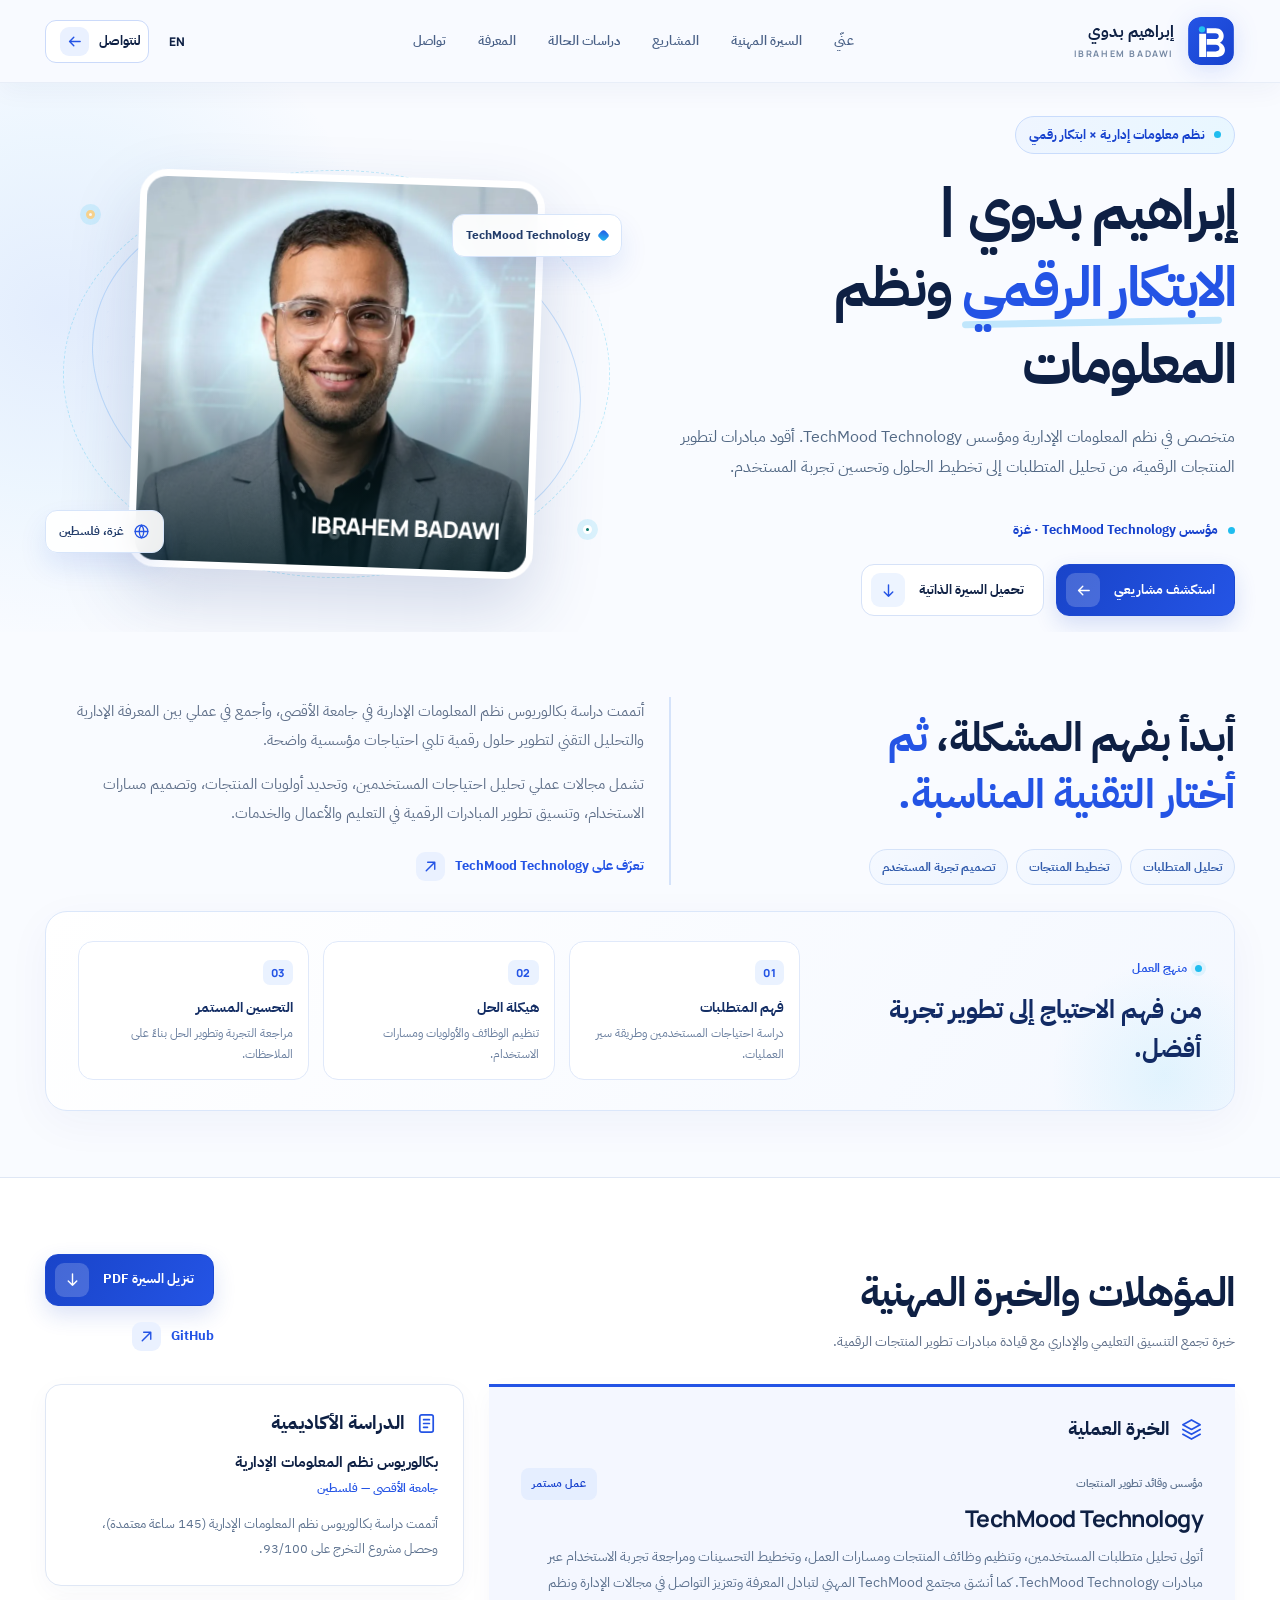
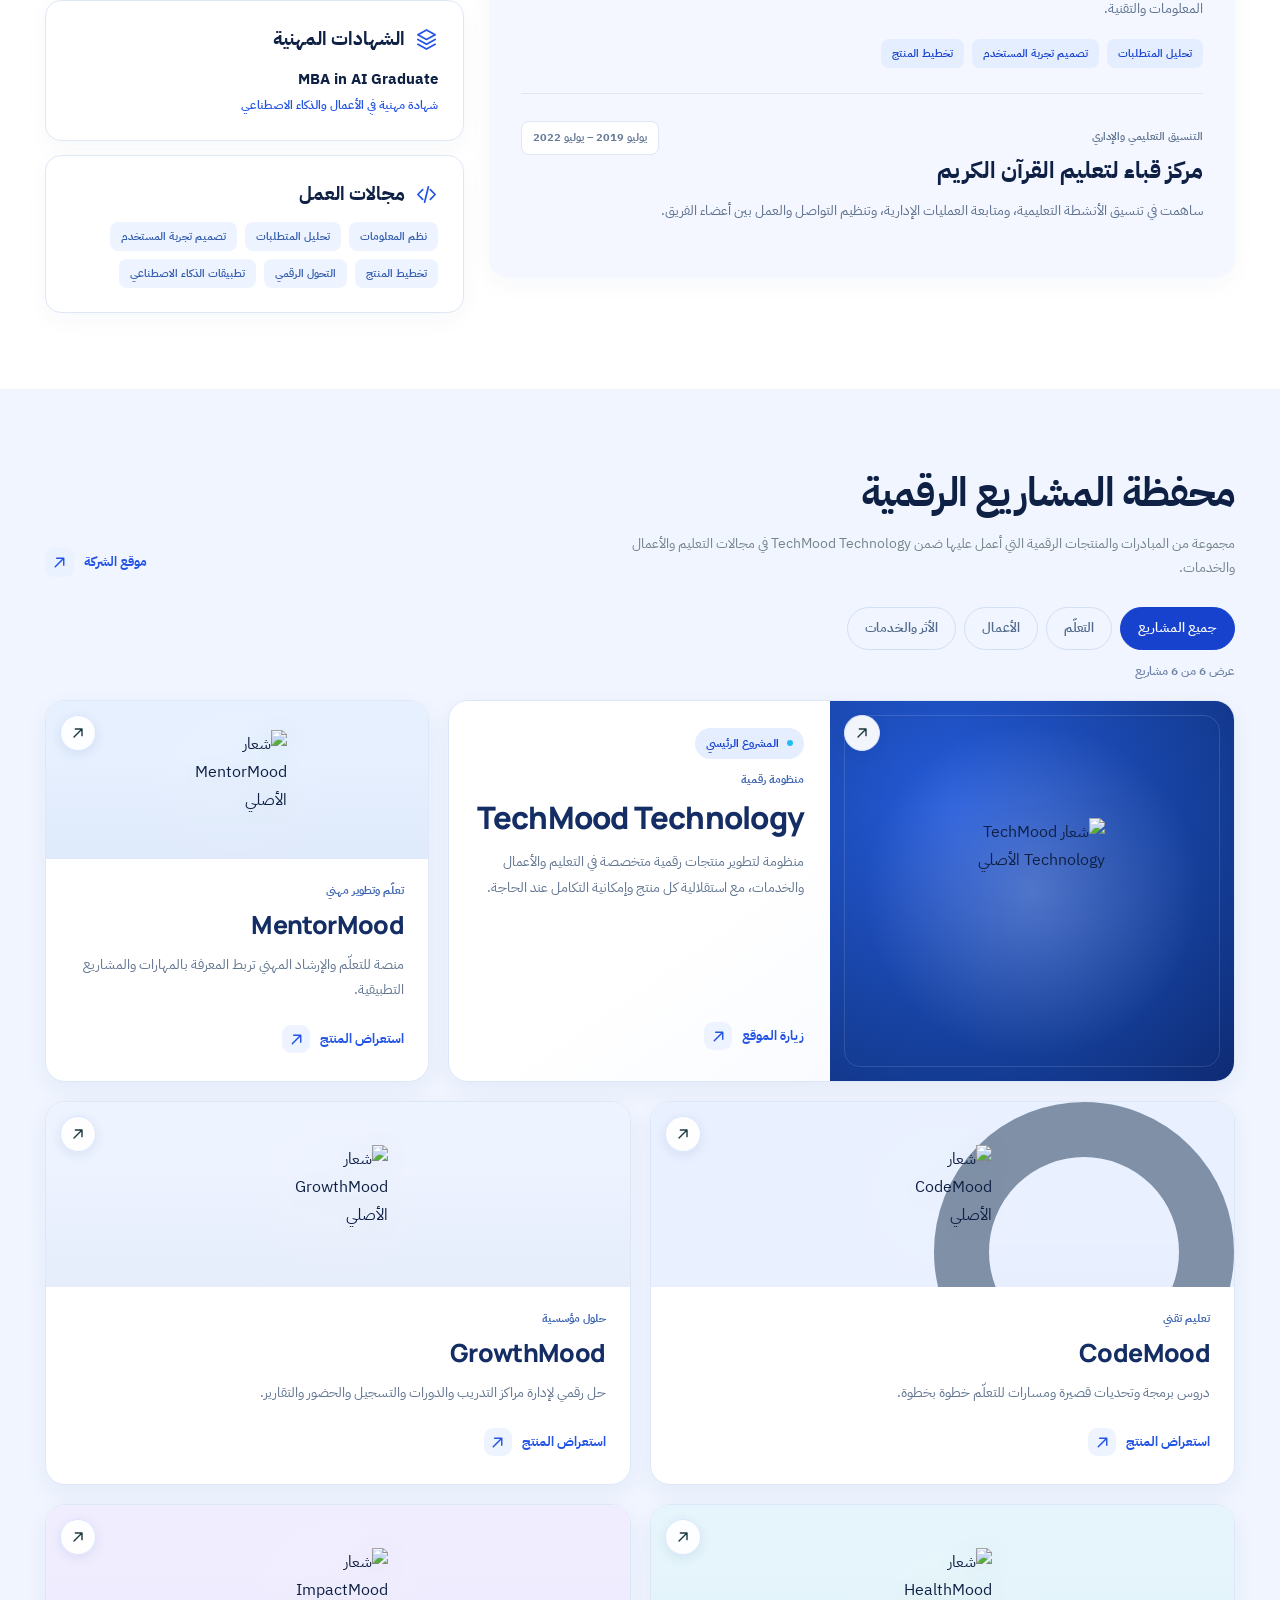
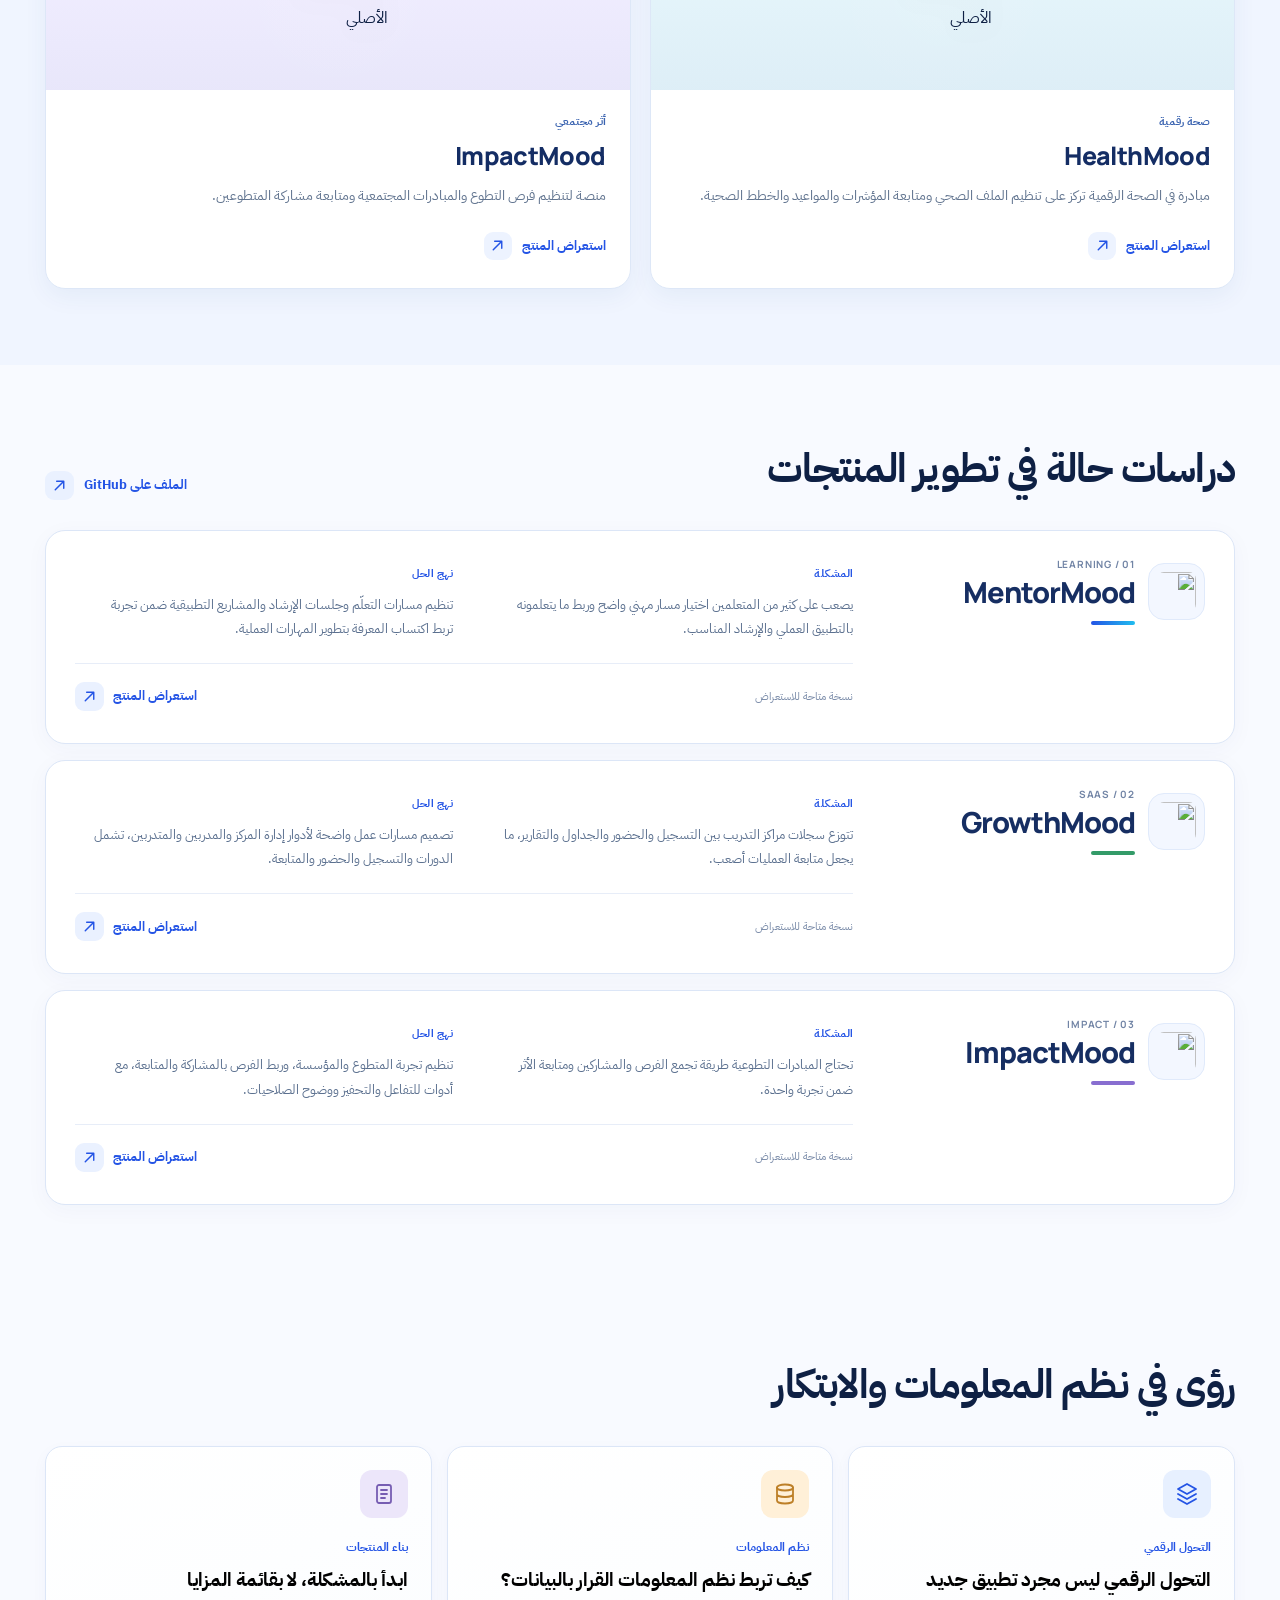
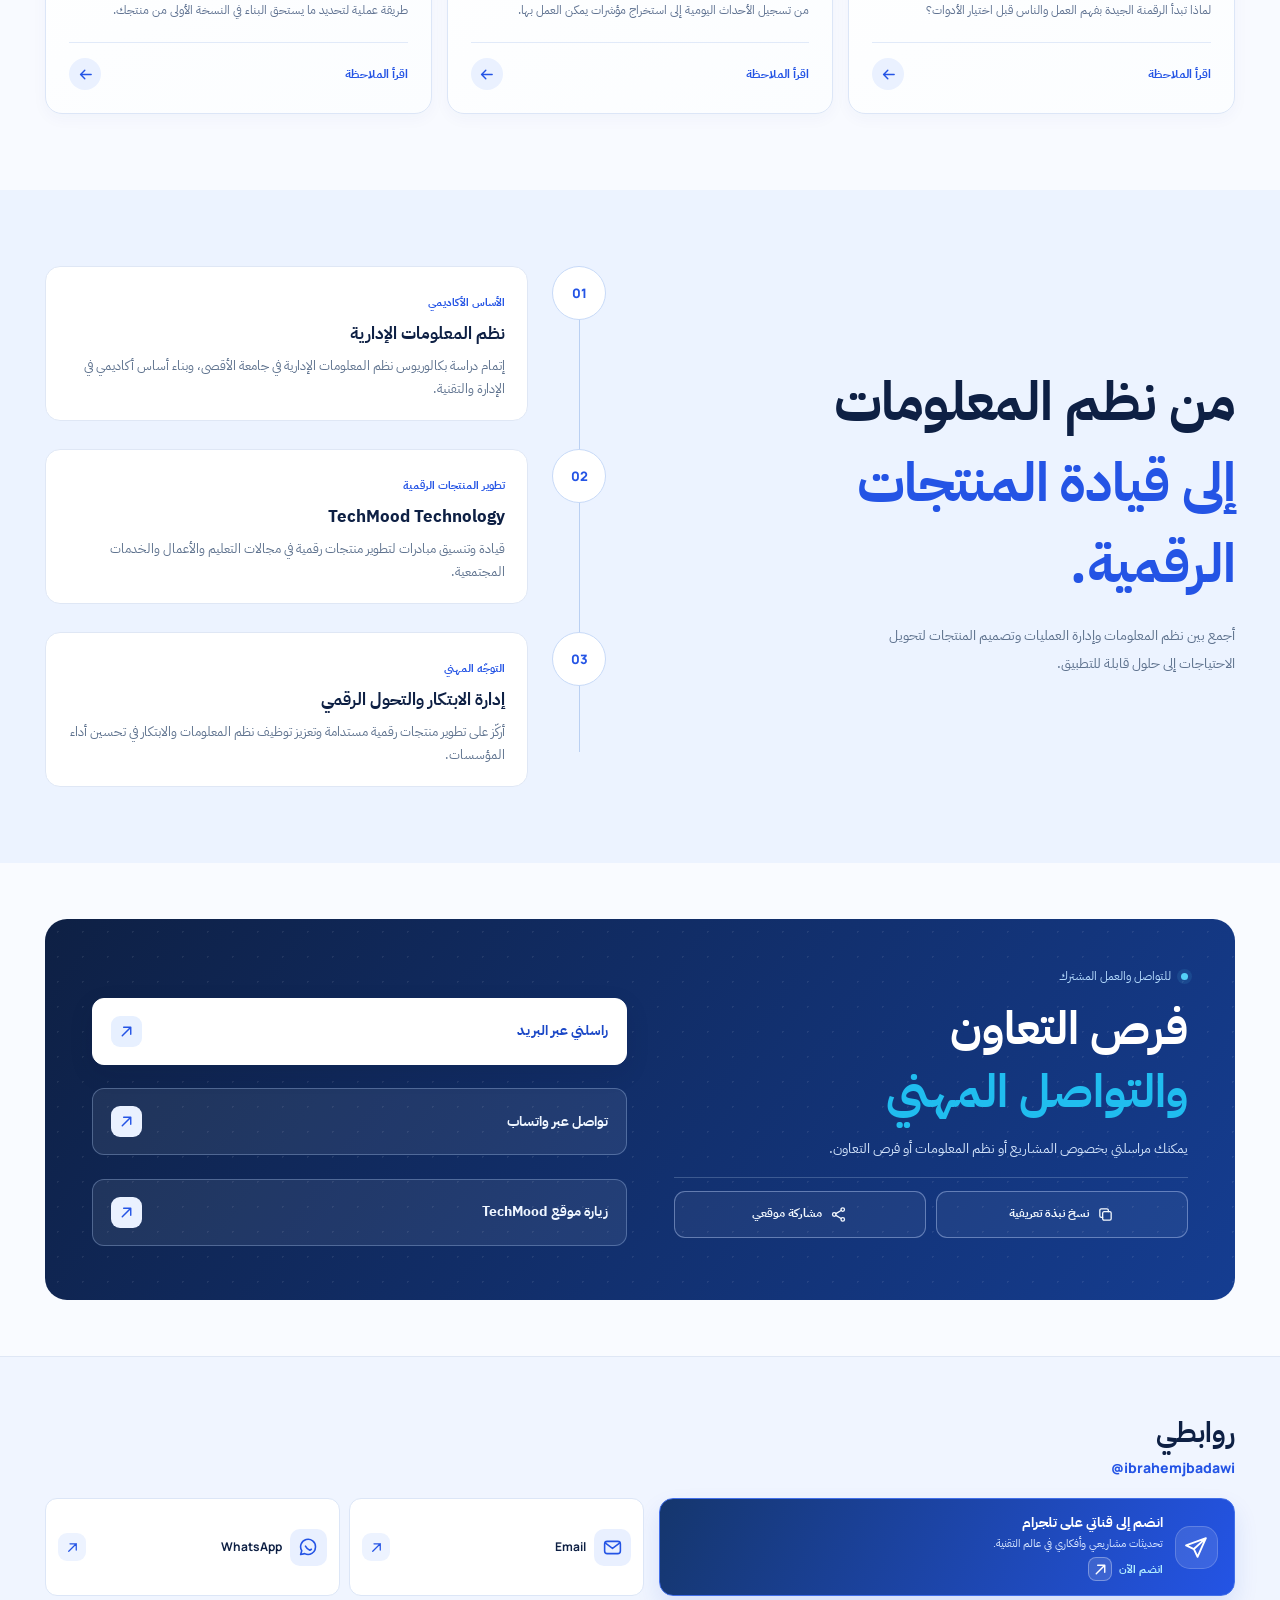
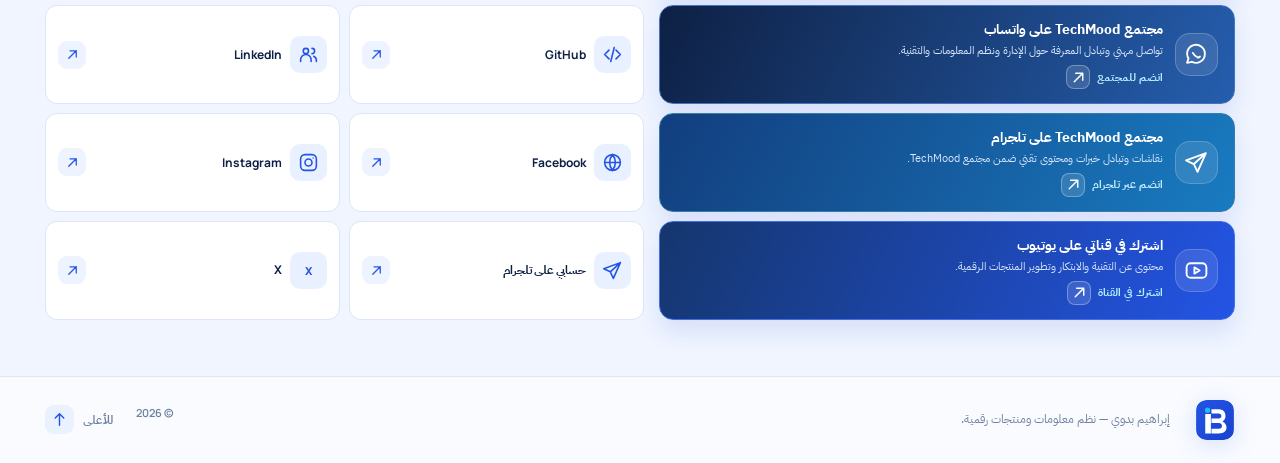
==== commit e5db01c8: "Add YouTube subscription invitation alongside TechMood social communities" ====
--- a/ibrahim-badawi-platform/index.html
+++ b/ibrahim-badawi-platform/index.html
@@ -11,7 +11,7 @@
     <meta property="og:type" content="profile" />
     <meta name="robots" content="index,follow" />
     <link rel="canonical" href="https://ibrahem-badawi-platform.vercel.app/" />
-    <script type="application/ld+json">{"@context":"https://schema.org","@type":"Person","name":"Ibrahem Badawi","alternateName":"إبراهيم بدوي","url":"https://ibrahem-badawi-platform.vercel.app/","image":"https://ibrahem-badawi-platform.vercel.app/profile.webp","description":"Management Information Systems, digital product development, TechMood Technology initiatives","sameAs":["https://github.com/ibrahemjbadawi","https://www.linkedin.com/in/ibrahemjbadawi/","https://techmood-technology-corporate.vercel.app/"]}</script>
+    <script type="application/ld+json">{"@context":"https://schema.org","@type":"Person","name":"Ibrahem Badawi","alternateName":"إبراهيم بدوي","url":"https://ibrahem-badawi-platform.vercel.app/","image":"https://ibrahem-badawi-platform.vercel.app/profile.webp","description":"Management Information Systems, digital product development, TechMood Technology initiatives","sameAs":["https://github.com/ibrahemjbadawi","https://www.linkedin.com/in/ibrahemjbadawi/","https://techmood-technology-corporate.vercel.app/","https://www.youtube.com/@ibrahemjbadawi"]}</script>
     <link rel="icon" type="image/svg+xml" href="./ib-mark-blue.svg" />
     <title>إبراهيم بدوي | نظم المعلومات والابتكار الرقمي</title>
     <link rel="preconnect" href="https://fonts.googleapis.com" />
@@ -28,6 +28,7 @@
       <symbol id="icon-users" viewBox="0 0 24 24"><circle cx="9" cy="8" r="3"/><path d="M3 20v-2a6 6 0 0 1 12 0v2M16 5a3 3 0 0 1 0 6M18 14a5 5 0 0 1 3 5v1"/></symbol>
       <symbol id="icon-globe" viewBox="0 0 24 24"><circle cx="12" cy="12" r="9"/><path d="M3 12h18M12 3a14 14 0 0 1 0 18M12 3a14 14 0 0 0 0 18"/></symbol>
       <symbol id="icon-camera" viewBox="0 0 24 24"><rect x="3" y="3" width="18" height="18" rx="5"/><circle cx="12" cy="12" r="4"/><circle cx="17.3" cy="6.8" r=".8" fill="currentColor" stroke="none"/></symbol>
+      <symbol id="icon-youtube" viewBox="0 0 24 24"><rect x="2.5" y="5" width="19" height="14" rx="4"/><path d="m10 9 5 3-5 3V9Z"/></symbol>
       <symbol id="icon-send" viewBox="0 0 24 24"><path d="m21 3-8 18-3.5-7.5L2 10l19-7ZM9.5 13.5 21 3"/></symbol>
       <symbol id="icon-note" viewBox="0 0 24 24"><rect x="5" y="3" width="14" height="18" rx="2"/><path d="M9 8h6M9 12h6M9 16h4"/></symbol>
       <symbol id="icon-data" viewBox="0 0 24 24"><ellipse cx="12" cy="5.5" rx="8" ry="3"/><path d="M4 5.5v13c0 1.7 3.6 3 8 3s8-1.3 8-3v-13M4 12c0 1.7 3.6 3 8 3s8-1.3 8-3"/></symbol>
@@ -245,7 +246,13 @@
               <span class="channel-copy"><strong data-i18n="telegramCommunityTitle">مجتمع TechMood على تلجرام</strong><small data-i18n="telegramCommunityDesc">نقاشات وتبادل خبرات ومحتوى تقني ضمن مجتمع TechMood.</small></span>
               <span class="channel-action"><span data-i18n="telegramCommunityJoin">انضم عبر تلجرام</span><span class="action-icon external-arrow" aria-hidden="true"><svg class="ui-icon action-svg "><use href="#icon-arrow-up-right"/></svg></span></span>
             </a>
-            </div><div class="social-grid" aria-label="Social profiles">
+            
+            <a class="telegram-channel-cta youtube-channel-cta" href="https://www.youtube.com/@ibrahemjbadawi" target="_blank" rel="me noopener noreferrer" aria-label="الاشتراك في قناة إبراهيم بدوي على يوتيوب">
+              <span class="channel-icon" aria-hidden="true"><svg class="ui-icon"><use href="#icon-youtube"/></svg></span>
+              <span class="channel-copy"><strong data-i18n="youtubeChannelTitle">اشترك في قناتي على يوتيوب</strong><small data-i18n="youtubeChannelDesc">محتوى عن التقنية والابتكار وتطوير المنتجات الرقمية.</small></span>
+              <span class="channel-action"><span data-i18n="youtubeChannelSubscribe">اشترك في القناة</span><span class="action-icon external-arrow" aria-hidden="true"><svg class="ui-icon action-svg"><use href="#icon-arrow-up-right"/></svg></span></span>
+            </a>
+</div><div class="social-grid" aria-label="Social profiles">
             <a href="mailto:ibrahemjbadawi@gmail.com"><span class="social-icon"><svg class="ui-icon" aria-hidden="true"><use href="#icon-mail"/></svg></span><span>Email</span><span class="social-arrow" aria-hidden="true"><svg class="ui-icon action-svg"><use href="#icon-arrow-up-right"/></svg></span></a>
             <a href="https://wa.me/972595918648" target="_blank" rel="noopener noreferrer"><span class="social-icon"><svg class="ui-icon" aria-hidden="true"><use href="#icon-chat"/></svg></span><span>WhatsApp</span><span class="social-arrow" aria-hidden="true"><svg class="ui-icon action-svg"><use href="#icon-arrow-up-right"/></svg></span></a>
             <a href="https://github.com/ibrahemjbadawi" target="_blank" rel="me noopener noreferrer"><span class="social-icon"><svg class="ui-icon" aria-hidden="true"><use href="#icon-code"/></svg></span><span>GitHub</span><span class="social-arrow" aria-hidden="true"><svg class="ui-icon action-svg"><use href="#icon-arrow-up-right"/></svg></span></a>
--- a/ibrahim-badawi-platform/styles.css
+++ b/ibrahim-badawi-platform/styles.css
@@ -889,115 +889,238 @@
 }
 
 
-/* Layout repair 2026-11: use available space, not artificial blank gutters. */
-.about{padding-block:clamp(46px,5.5vw,80px)}
-.about .about-layout{display:grid;grid-template-columns:minmax(0,.94fr) minmax(0,1.06fr);gap:clamp(20px,3vw,45px);align-items:start}
-.about .section-intro,.about .about-body{min-width:0}
-.about .section-intro h2{font-size:clamp(29px,3vw,43px);max-width:23ch;line-height:1.4;margin:12px 0 0;text-wrap:balance}
+/* Balanced page layouts — 2026-11-25
+   CSS Grid areas preserve a clear RTL/LTR reading order and eliminate unused gutters. */
+
+/* About: heading / substantive copy / professional focus share the available width. */
+.about{padding-block:clamp(42px,5.1vw,74px)}
+.about .about-layout{
+  display:grid;
+  grid-template-columns:minmax(0,.91fr) minmax(0,1.09fr);
+  grid-template-rows:auto 1fr;
+  grid-template-areas:"heading description" "focus description";
+  align-items:start;
+  column-gap:clamp(22px,3.2vw,46px);
+  row-gap:17px
+}
+.about .section-intro{grid-area:heading;min-width:0}
+.about .about-body{grid-area:description;min-width:0;align-self:stretch}
+.about .about-highlights{grid-area:focus;align-self:end;min-width:0}
+.about .section-intro h2{
+  font-size:clamp(29px,3.2vw,44px);
+  line-height:1.39;max-width:25ch;margin:13px 0 0;text-wrap:balance
+}
 .about .about-body,html[dir="ltr"] .about .about-body{
-  padding:0!important;padding-inline-start:clamp(16px,2.1vw,28px)!important;
-  border:0!important;border-inline-start:2px solid #d8e5fa!important
-}
-.about .about-body>p{max-width:68ch;font-size:15px;line-height:1.86;margin:0 0 14px}
-.about .method-panel{margin-top:28px}
-
-/* Contact: content and actions form two columns on desktop, one on mobile. */
-.contact-section{padding-block:clamp(44px,5.5vw,70px)}
-.contact-card{min-height:0;padding:clamp(28px,4vw,52px);border-radius:22px}
-.contact-content{display:grid;grid-template-columns:minmax(0,1.03fr) minmax(345px,.97fr);gap:clamp(20px,4vw,58px);align-items:center;max-width:none;width:100%}
-.contact-intro,.contact-action-panel{min-width:0}
-.contact-intro h2{font-size:clamp(30px,3.6vw,48px);line-height:1.37;max-width:18ch;margin:10px 0 12px;text-wrap:balance}
-.contact-intro>p{font-size:14px;line-height:1.78;max-width:43ch;margin:0}
-.contact-action-panel{border:1px solid rgba(225,236,255,.2);background:linear-gradient(135deg,rgba(255,255,255,.095),rgba(255,255,255,.035));padding:clamp(16px,2.1vw,26px);border-radius:19px;box-shadow:0 12px 33px #07143822}
-.contact-action-panel .contact-links{display:grid;grid-template-columns:repeat(2,minmax(0,1fr));gap:10px;align-items:stretch}
-.contact-action-panel .contact-links>a{min-height:53px;min-width:0;display:flex;align-items:center;justify-content:space-between;gap:9px;padding:10px 12px;border:1px solid #e4efff48;background:#ffffff0b;border-radius:11px;font-size:12px;font-weight:700;line-height:1.48}
-.contact-action-panel .contact-links>a:first-child{grid-column:1/-1;min-height:59px;padding-inline:17px;color:#1d49c3;background:#fff;border-color:#fff;font-size:14px}
-.contact-action-panel .contact-links>a:hover{border-color:#ffffff75;background:#ffffff1e}
-.contact-action-panel .contact-links>a:first-child:hover{background:#edf4ff;color:#1742ce}
-.contact-action-panel .contact-links .action-icon{flex:none;width:27px;height:27px}
-.contact-action-panel .contact-links .btn-light .action-icon{width:32px;height:32px}
-.contact-action-panel .profile-tools{display:grid;grid-template-columns:repeat(2,minmax(0,1fr));gap:9px;padding-top:13px;margin-top:13px;border-top:1px solid #ffffff31}
-.contact-action-panel .profile-tool{min-width:0;width:100%;display:flex;align-items:center;justify-content:center;gap:8px;min-height:47px;padding:9px 8px;font-size:12px;line-height:1.4;border-radius:10px;border:1px solid #ffffff45}
-.contact-action-panel .profile-tool .ui-icon{width:17px;height:17px;flex:none}
-.contact-action-panel .profile-feedback:empty{display:none}
-.contact-action-panel .profile-feedback:not(:empty){margin:12px 0 0}
-
-/* Social: dedicate one side to 3 community cards and the other to 8 personal accounts. */
-.social-section{padding-block:clamp(43px,5.7vw,72px)}
-.social-layout{display:grid;grid-template-columns:minmax(0,1fr);gap:23px}
-.social-heading{display:flex;align-items:center;gap:14px}
-.social-heading h2{font-size:clamp(23px,2.3vw,30px);margin:0}
+  padding:0!important;
+  padding-inline-start:clamp(17px,2vw,27px)!important;
+  border:0!important;
+  border-inline-start:2px solid #d5e3fa!important
+}
+.about .about-body>p{font-size:15px;line-height:1.9;max-width:69ch;margin:0 0 16px}
+.about .about-body .text-link{margin-top:5px;display:inline-flex;align-items:center}
+.about-highlights{display:flex;flex-wrap:wrap;gap:8px;max-width:450px}
+.about-highlights [role="listitem"]{
+  border:1px solid #d5e3f9;background:linear-gradient(135deg,#f5f9ff,#edf4ff);
+  border-radius:999px;color:#315bac;font-weight:700;font-size:12px;
+  padding:8px 12px;line-height:1.5;white-space:normal
+}
+.about .method-panel{margin-top:26px}
+
+/* Contact: three real actions fill the right column; copy/share fill the left. */
+.contact-section{padding-block:clamp(37px,4.6vw,56px)}
+.contact-card{
+  min-height:0;padding:clamp(23px,3.7vw,48px);
+  border-radius:22px;background:linear-gradient(125deg,#0e2044,#153d91)
+}
+.contact-content{
+  display:grid;width:100%;max-width:none;
+  grid-template-columns:minmax(0,.98fr) minmax(0,1.02fr);
+  grid-template-areas:"intro actions" "tools actions" "feedback actions";
+  column-gap:clamp(24px,3.6vw,54px);
+  row-gap:15px;align-items:start
+}
+.contact-content>.contact-intro{grid-area:intro;min-width:0;align-self:start}
+.contact-intro h2{
+  font-size:clamp(30px,3.6vw,47px);
+  line-height:1.36;max-width:20ch;margin:11px 0 13px;text-wrap:balance
+}
+.contact-intro>p{
+  font-size:14px;line-height:1.78;
+  max-width:45ch;margin:0;color:#d1e2fa
+}
+.contact-content>.contact-links{
+  grid-area:actions;align-self:stretch;
+  display:grid;grid-template-columns:minmax(0,1fr);
+  grid-template-rows:repeat(3,minmax(68px,1fr));
+  gap:10px;min-width:0
+}
+.contact-content>.contact-links>a{
+  min-width:0;min-height:67px;
+  display:flex;align-items:center;justify-content:space-between;
+  gap:12px;padding:15px 18px;
+  border-radius:12px;font-weight:700;font-size:14px;line-height:1.45;
+  color:#eff6ff;border:1px solid #b9d4ff4f;background:#ffffff13;
+  transition:background .2s,border-color .2s,transform .2s
+}
+.contact-content>.contact-links>a:first-child{
+  background:#fff;color:#1b48c7;border-color:#fff;
+  box-shadow:0 8px 25px #03112e1a
+}
+.contact-content>.contact-links>a:hover{background:#ffffff25;border-color:#ffffff88;transform:translateY(-1px)}
+.contact-content>.contact-links>a:first-child:hover{background:#eff5ff;color:#1742ce}
+.contact-content>.contact-links .action-icon{flex:none;width:31px;height:31px}
+.contact-content>.contact-links>a:first-child .action-icon{background:#e7f0ff;color:#2454e5}
+.contact-content>.profile-tools{
+  grid-area:tools;display:grid;grid-template-columns:repeat(2,minmax(0,1fr));
+  align-items:stretch;gap:10px;margin:0;padding:13px 0 0;
+  border-top:1px solid #d3e6ff38;min-width:0
+}
+.contact-content>.profile-tools .profile-tool{
+  min-width:0;width:100%;min-height:47px;
+  display:flex;justify-content:center;align-items:center;
+  border:1px solid #c5d8ff69;border-radius:11px;
+  color:#f5faff;background:#ffffff0d;font-size:12px;
+  line-height:1.45;padding:9px 11px;gap:8px
+}
+.contact-content>.profile-tools .profile-tool:hover{background:#ffffff27}
+.contact-content>.profile-tools .ui-icon{width:17px;height:17px;flex:none}
+.contact-content>.profile-feedback{grid-area:feedback;margin:0;font-size:12px}
+.contact-content>.profile-feedback:empty{display:none}
+
+/* Social: three community invitations directly alongside eight accounts. */
+.social-section{padding-block:clamp(36px,4.5vw,56px)}
+.social-layout{display:grid;grid-template-columns:minmax(0,1fr);gap:16px}
+.social-heading{display:flex;gap:13px;align-items:center}
+.social-heading h2{font-size:clamp(23px,2.2vw,29px);margin:0}
 .social-heading strong{font-size:14px}
-.social-links-stack{display:grid;grid-template-columns:minmax(0,1.04fr) minmax(0,1.16fr);align-items:stretch;gap:16px;min-width:0}
-.social-community-grid{display:grid;grid-template-rows:repeat(3,minmax(0,1fr));gap:10px;min-width:0}
-.social-community-grid .telegram-channel-cta{display:grid;grid-template-columns:44px minmax(0,1fr);grid-template-rows:auto auto;gap:6px 12px;min-height:0;align-content:center;padding:13px 15px;border-radius:14px}
-.social-community-grid .channel-icon{grid-column:1;grid-row:1 / span 2;width:43px;height:43px}
+.social-links-stack{
+  display:grid;grid-template-columns:minmax(0,1fr) minmax(0,1.04fr);
+  gap:15px;align-items:stretch;min-width:0
+}
+.social-community-grid{display:grid;grid-template-rows:repeat(3,minmax(0,1fr));gap:9px;min-width:0}
+.social-community-grid .telegram-channel-cta{
+  display:grid;grid-template-columns:43px minmax(0,1fr);
+  grid-template-rows:auto auto;align-content:center;
+  gap:5px 12px;min-width:0;min-height:0;
+  padding:14px 16px;border-radius:14px
+}
+.social-community-grid .channel-icon{grid-column:1;grid-row:1/span 2;width:43px;height:43px}
 .social-community-grid .channel-copy{grid-column:2;grid-row:1;min-width:0}
-.social-community-grid .channel-copy strong{font-size:13px;line-height:1.5}
-.social-community-grid .channel-copy small{font-size:11px;line-height:1.56;display:block}
-.social-community-grid .channel-action{grid-column:2;grid-row:2;margin:0;justify-content:flex-start;gap:7px;font-size:11px}
-.social-community-grid .channel-action .action-icon{width:23px;height:23px;border-radius:7px}
-.social-links-stack>.social-grid{display:grid;grid-template-columns:repeat(2,minmax(0,1fr));grid-template-rows:repeat(4,minmax(0,1fr));gap:10px;min-width:0}
-.social-links-stack>.social-grid>a{min-width:0;min-height:65px;height:100%;padding:10px 12px;font-size:12px;line-height:1.45;gap:8px}
+.social-community-grid .channel-copy strong{font-size:13.5px;line-height:1.48}
+.social-community-grid .channel-copy small{display:block;font-size:11px;line-height:1.52}
+.social-community-grid .channel-action{
+  grid-column:2;grid-row:2;margin:0;justify-content:flex-start;
+  gap:7px;font-size:11px
+}
+.social-community-grid .channel-action .action-icon{width:24px;height:24px;border-radius:8px}
+.social-links-stack>.social-grid{
+  display:grid;grid-template-columns:repeat(2,minmax(0,1fr));
+  grid-template-rows:repeat(4,minmax(0,1fr));
+  gap:9px;min-width:0
+}
+.social-links-stack>.social-grid>a{
+  min-width:0;min-height:62px;height:100%;
+  padding:10px 12px;gap:8px;
+  font-size:12px;line-height:1.48;border-radius:12px
+}
 .social-links-stack>.social-grid .social-icon{flex:none}
-.social-links-stack>.social-grid .social-arrow{flex:none;margin-inline-start:auto}
-
-/* Tablet: compact 2-column contact, then well-filled community cards and account tiles. */
-@media(max-width:1000px){
- .contact-content{grid-template-columns:minmax(0,1fr) minmax(300px,.95fr);gap:21px}
- .contact-card{padding:30px}
- .contact-intro h2{font-size:clamp(29px,3.7vw,38px)}
- .social-links-stack{grid-template-columns:minmax(0,.98fr) minmax(0,1.02fr);gap:12px}
- .social-community-grid .telegram-channel-cta{padding:12px}
- .social-links-stack>.social-grid>a{gap:6px;padding:9px}
-}
-@media(max-width:800px){
- .about .about-layout{grid-template-columns:minmax(0,1fr)!important;gap:15px!important}
- .about .section-intro h2{max-width:26ch;margin:9px 0 0}
- .about .about-body,html[dir="ltr"] .about .about-body{padding:0!important;padding-inline-start:0!important;border:0!important;border-inline-start:0!important}
- .about .about-body>p{font-size:14px;line-height:1.82}
- .contact-content{grid-template-columns:minmax(0,1fr);gap:20px}
- .contact-intro h2,.contact-intro>p{max-width:56ch}
- .social-links-stack{grid-template-columns:minmax(0,1fr);gap:16px}
- .social-community-grid{grid-template-columns:repeat(3,minmax(0,1fr));grid-template-rows:auto;gap:10px}
- .social-community-grid .telegram-channel-cta{grid-template-columns:minmax(0,1fr);grid-template-rows:auto 1fr auto;align-content:start;min-height:152px;gap:8px}
- .social-community-grid .channel-icon{grid-column:1;grid-row:1;width:39px;height:39px}
- .social-community-grid .channel-copy{grid-column:1;grid-row:2}
- .social-community-grid .channel-action{grid-column:1;grid-row:3}
- .social-links-stack>.social-grid{grid-template-columns:repeat(4,minmax(0,1fr));grid-template-rows:repeat(2,minmax(0,1fr))}
-}
+.social-links-stack>.social-grid .social-arrow{margin-inline-start:auto;flex:none}
+
+/* Small laptops use an efficient two-column social layout. */
+@media(max-width:1050px){
+  .contact-content{column-gap:24px}
+  .contact-content>.contact-links>a{padding:12px 13px}
+  .social-links-stack{gap:11px}
+  .social-community-grid .telegram-channel-cta{padding:11px 12px}
+  .social-links-stack>.social-grid>a{gap:6px;padding:9px}
+}
+/* Tablet and phone: the heading is followed directly by its descriptive text. */
+@media(max-width:900px){
+  .about .about-layout{
+    grid-template-columns:minmax(0,1fr);
+    grid-template-rows:auto;grid-template-areas:"heading" "description" "focus";
+    row-gap:15px
+  }
+  .about .section-intro h2{max-width:28ch;margin:9px 0 0}
+  .about .about-body,html[dir="ltr"] .about .about-body{
+    padding:0!important;padding-inline-start:0!important;
+    border:0!important;border-inline-start:0!important
+  }
+  .about .about-body>p{font-size:14px;line-height:1.83;margin:0 0 12px}
+  .about .about-highlights{gap:7px}
+  .contact-content{
+    grid-template-columns:minmax(0,1fr);
+    grid-template-areas:"intro" "actions" "tools" "feedback";
+    row-gap:16px
+  }
+  .contact-intro h2,.contact-intro>p{max-width:55ch}
+  .contact-content>.contact-links{
+    display:grid;grid-template-columns:repeat(2,minmax(0,1fr));
+    grid-template-rows:auto auto;gap:9px
+  }
+  .contact-content>.contact-links>a{min-height:56px;font-size:13px;padding:11px 13px}
+  .contact-content>.contact-links>a:first-child{grid-column:1/-1}
+  .contact-content>.profile-tools{margin:0;padding-top:12px}
+  .social-links-stack{grid-template-columns:minmax(0,1fr);gap:13px}
+  .social-community-grid{
+    grid-template-columns:repeat(3,minmax(0,1fr));
+    grid-template-rows:auto;gap:9px
+  }
+  .social-community-grid .telegram-channel-cta{
+    grid-template-columns:minmax(0,1fr);
+    grid-template-rows:auto 1fr auto;align-content:start;min-height:148px;gap:7px
+  }
+  .social-community-grid .channel-icon{grid-column:1;grid-row:1;width:38px;height:38px}
+  .social-community-grid .channel-copy{grid-column:1;grid-row:2}
+  .social-community-grid .channel-action{grid-column:1;grid-row:3}
+  .social-links-stack>.social-grid{
+    grid-template-columns:repeat(4,minmax(0,1fr));
+    grid-template-rows:repeat(2,minmax(0,1fr))
+  }
+}
+/* Phone: compact, full-width content with no redundant blank columns. */
 @media(max-width:600px){
- .about{padding-block:42px}
- .about .about-layout{gap:11px!important}
- .about .section-intro h2{font-size:clamp(28px,7.4vw,35px);line-height:1.36}
- .about .about-body>p{margin-bottom:11px}
- .about .method-panel{margin-top:20px}
- .contact-section{padding-block:40px}
- .contact-card{padding:23px 18px;border-radius:17px}
- .contact-content{gap:17px}
- .contact-intro h2{font-size:clamp(27px,7.2vw,36px);margin:9px 0}
- .contact-intro>p{font-size:13px}
- .contact-action-panel{padding:13px;border-radius:13px}
- .contact-action-panel .contact-links{gap:8px}
- .contact-action-panel .contact-links>a{min-height:50px;font-size:11px;padding:9px}
- .contact-action-panel .contact-links>a:first-child{min-height:54px;font-size:13px}
- .contact-action-panel .profile-tools{gap:8px;margin-top:11px;padding-top:11px}
- .contact-action-panel .profile-tool{font-size:11px;padding:8px 5px}
- .social-section{padding-block:42px}
- .social-layout{gap:16px}
- .social-community-grid{grid-template-columns:minmax(0,1fr);grid-template-rows:repeat(3,auto);gap:9px}
- .social-community-grid .telegram-channel-cta{grid-template-columns:39px minmax(0,1fr);grid-template-rows:auto auto;align-content:center;min-height:95px;gap:5px 11px;padding:13px}
- .social-community-grid .channel-icon{grid-column:1;grid-row:1 / span 2;width:39px;height:39px}
- .social-community-grid .channel-copy{grid-column:2;grid-row:1}
- .social-community-grid .channel-action{grid-column:2;grid-row:2}
- .social-links-stack>.social-grid{grid-template-columns:repeat(2,minmax(0,1fr));grid-template-rows:auto;gap:8px}
- .social-links-stack>.social-grid>a{min-height:58px;font-size:12px;padding:8px 9px}
- .social-links-stack>.social-grid .social-icon{width:26px;height:26px}
- .social-links-stack>.social-grid .social-arrow{width:23px;height:23px}
-}
-@media(max-width:360px){
- .contact-action-panel .contact-links,.contact-action-panel .profile-tools{grid-template-columns:minmax(0,1fr)}
- .contact-action-panel .contact-links>a:first-child{grid-column:auto}
- .social-links-stack>.social-grid{grid-template-columns:minmax(0,1fr)}
- .social-community-grid .telegram-channel-cta{grid-template-columns:36px minmax(0,1fr)}
-}
+  .about{padding-block:39px}
+  .about .about-layout{row-gap:10px}
+  .about .section-intro h2{font-size:clamp(28px,7.2vw,36px);line-height:1.36}
+  .about .about-body>p{font-size:14px;line-height:1.8;margin-bottom:11px}
+  .about-highlights [role="listitem"]{font-size:11px;padding:7px 10px}
+  .about .method-panel{margin-top:20px}
+  .contact-section{padding-block:35px}
+  .contact-card{padding:22px 17px;border-radius:17px}
+  .contact-content{row-gap:13px}
+  .contact-intro h2{font-size:clamp(28px,7.2vw,36px);margin:9px 0}
+  .contact-intro>p{font-size:13px;line-height:1.73}
+  .contact-content>.contact-links{gap:8px}
+  .contact-content>.contact-links>a{min-height:51px;padding:9px 11px;font-size:11.5px}
+  .contact-content>.profile-tools{gap:8px;padding-top:10px}
+  .contact-content>.profile-tools .profile-tool{min-height:44px;padding:9px 7px;font-size:11px}
+  .social-section{padding-block:35px}
+  .social-layout{gap:14px}
+  .social-community-grid{grid-template-columns:minmax(0,1fr);grid-template-rows:auto;gap:9px}
+  .social-community-grid .telegram-channel-cta{
+    grid-template-columns:39px minmax(0,1fr);
+    grid-template-rows:auto auto;gap:5px 11px;
+    min-height:90px;padding:12px 13px
+  }
+  .social-community-grid .channel-icon{grid-column:1;grid-row:1/span 2;width:39px;height:39px}
+  .social-community-grid .channel-copy{grid-column:2;grid-row:1}
+  .social-community-grid .channel-action{grid-column:2;grid-row:2}
+  .social-links-stack>.social-grid{
+    grid-template-columns:repeat(2,minmax(0,1fr));
+    grid-template-rows:auto;gap:8px
+  }
+  .social-links-stack>.social-grid>a{min-height:55px;font-size:12px;padding:8px 9px}
+  .social-links-stack>.social-grid .social-icon{width:26px;height:26px}
+  .social-links-stack>.social-grid .social-arrow{width:24px;height:24px}
+}
+@media(max-width:380px){
+  .contact-content>.contact-links{grid-template-columns:minmax(0,1fr)}
+  .contact-content>.contact-links>a:first-child{grid-column:auto}
+  .contact-content>.profile-tools{grid-template-columns:minmax(0,1fr)}
+  .social-links-stack>.social-grid{grid-template-columns:minmax(0,1fr)}
+  .social-community-grid .telegram-channel-cta{grid-template-columns:36px minmax(0,1fr)}
+}
+@media(prefers-reduced-motion:reduce){
+  .contact-content>.contact-links>a{transition:none!important;transform:none!important}
+}
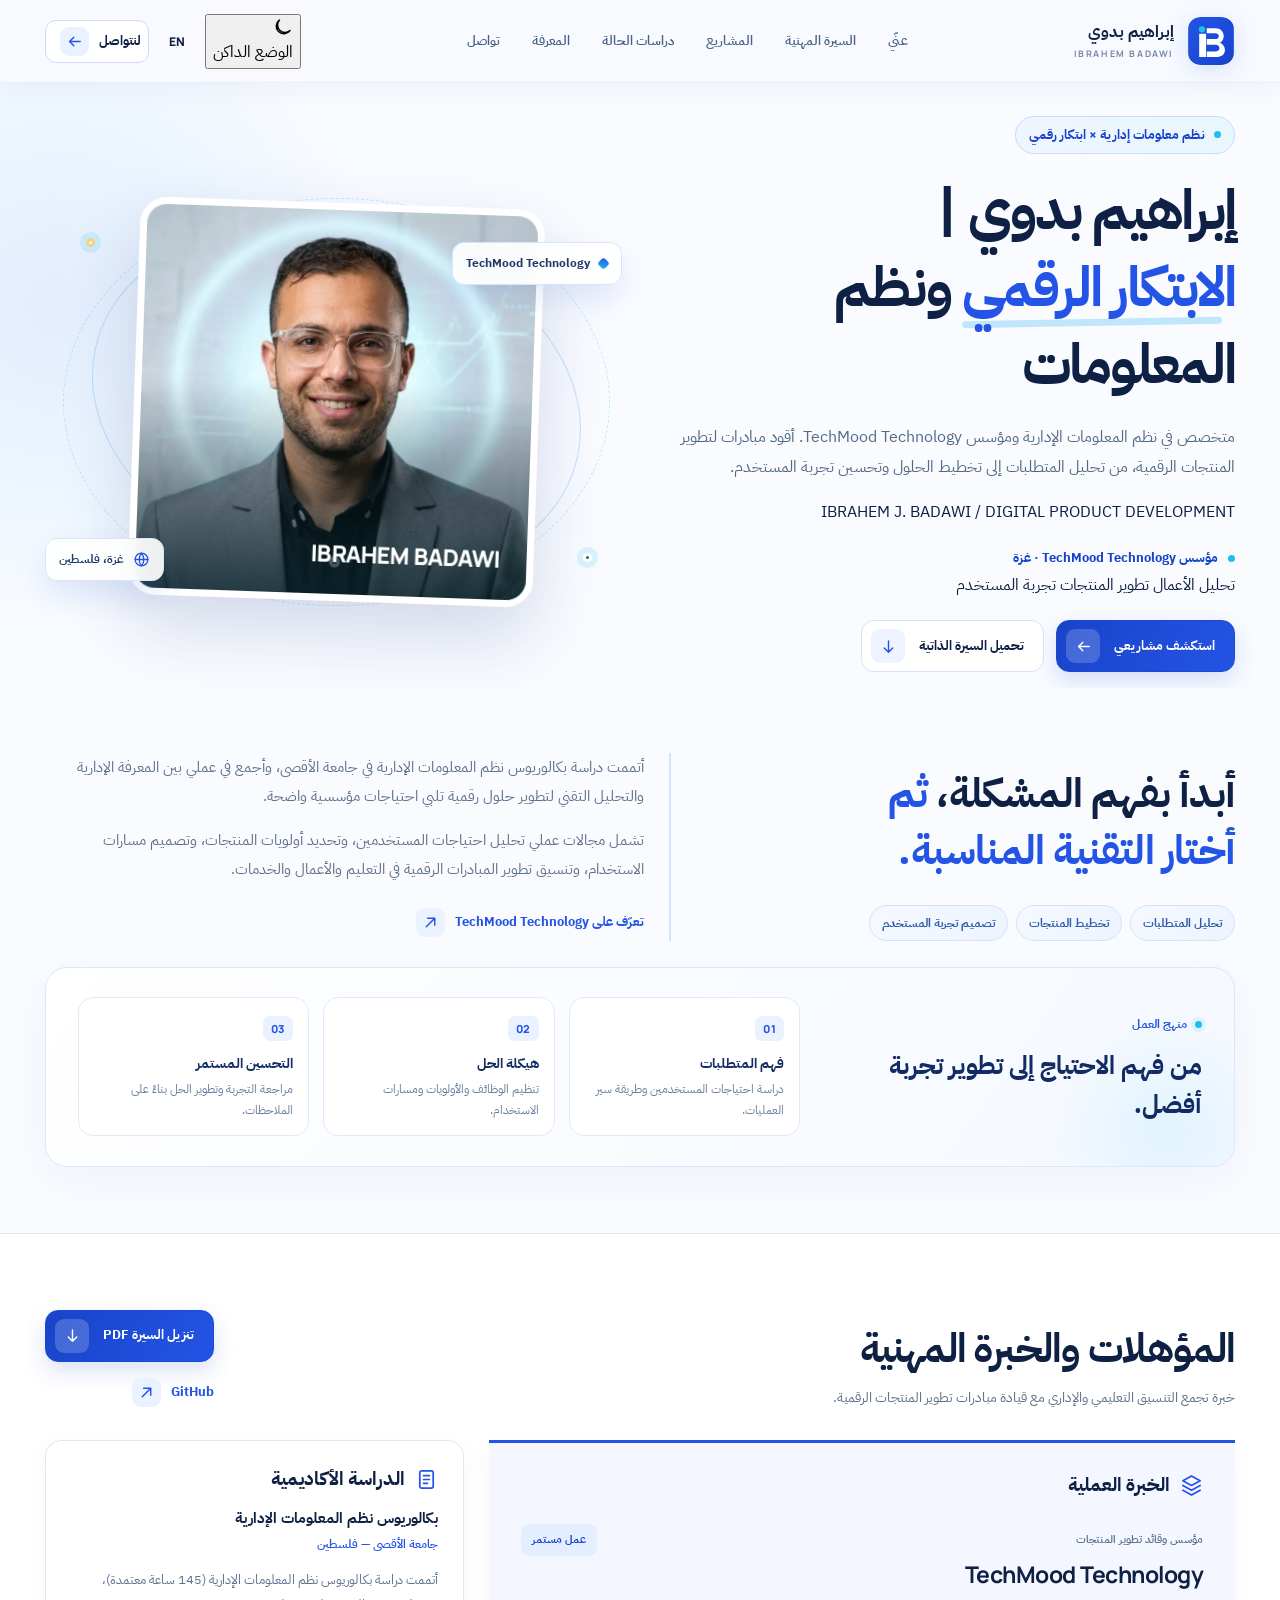
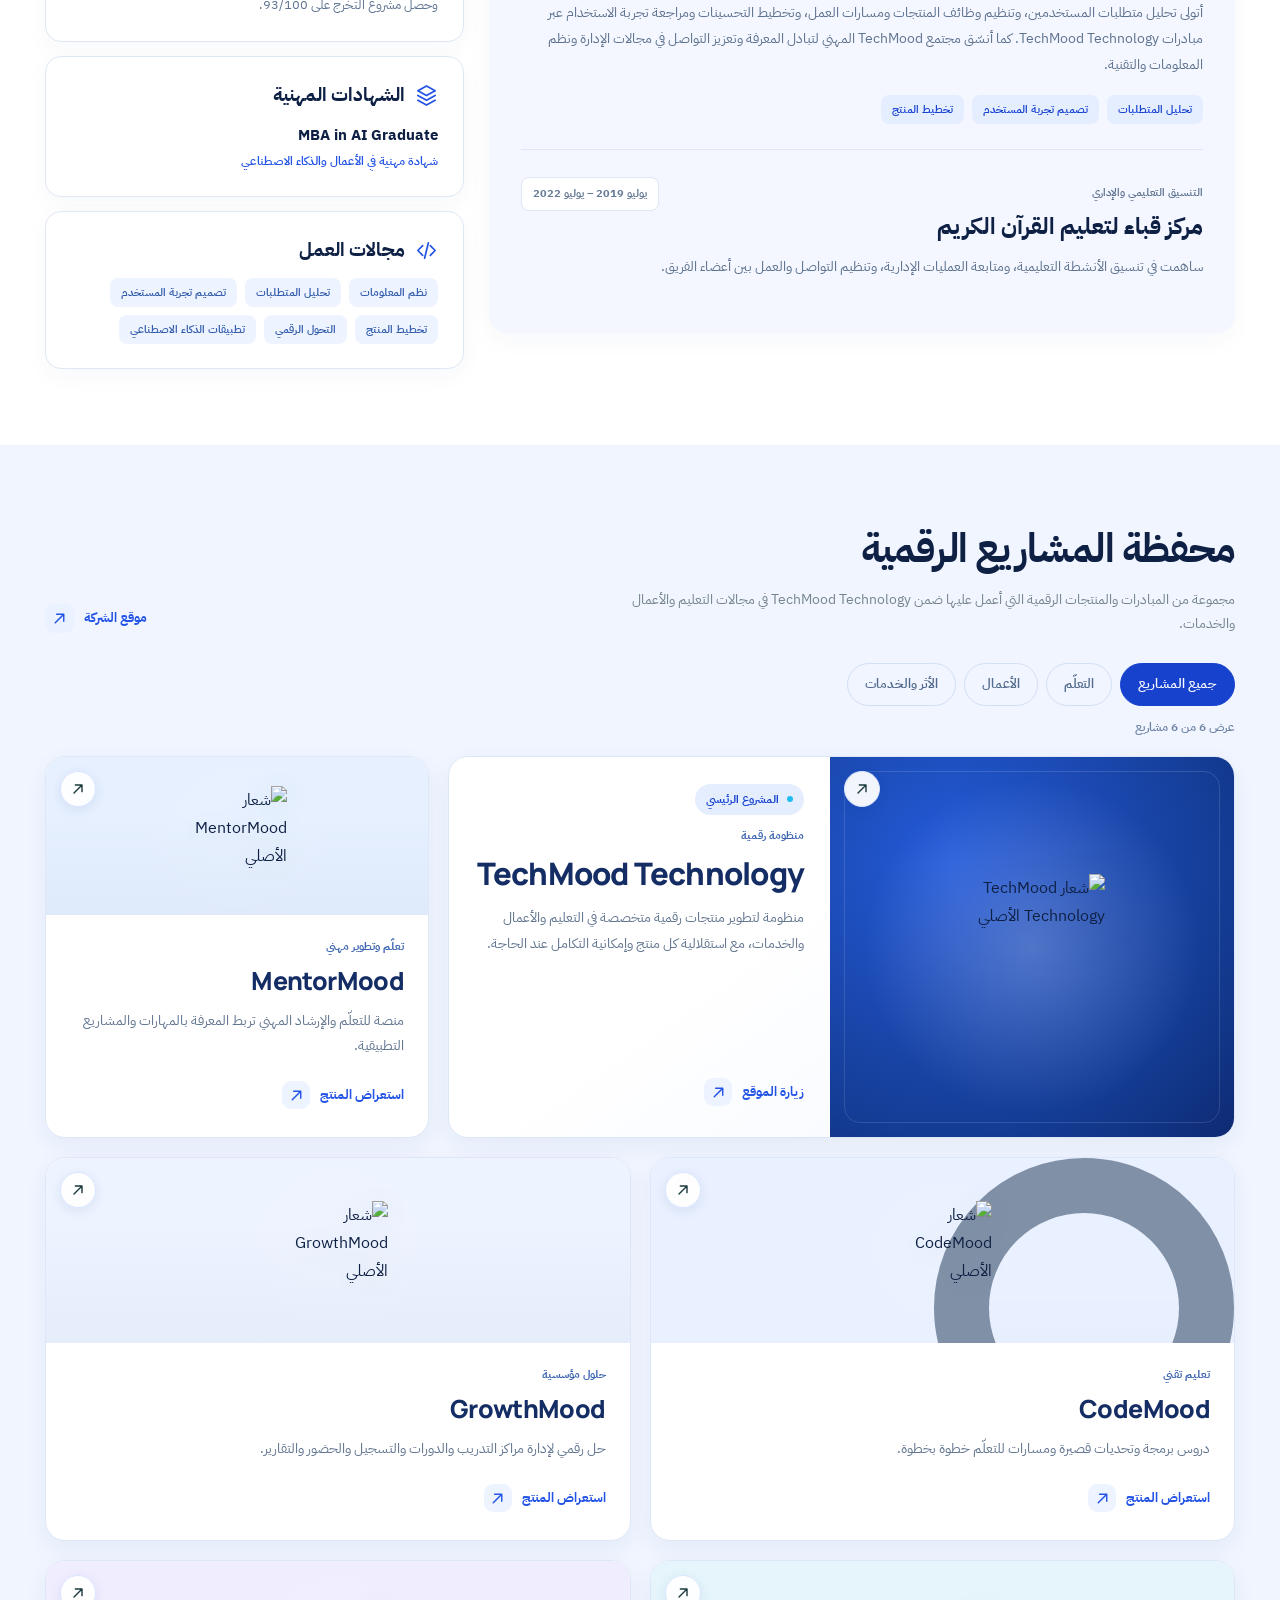
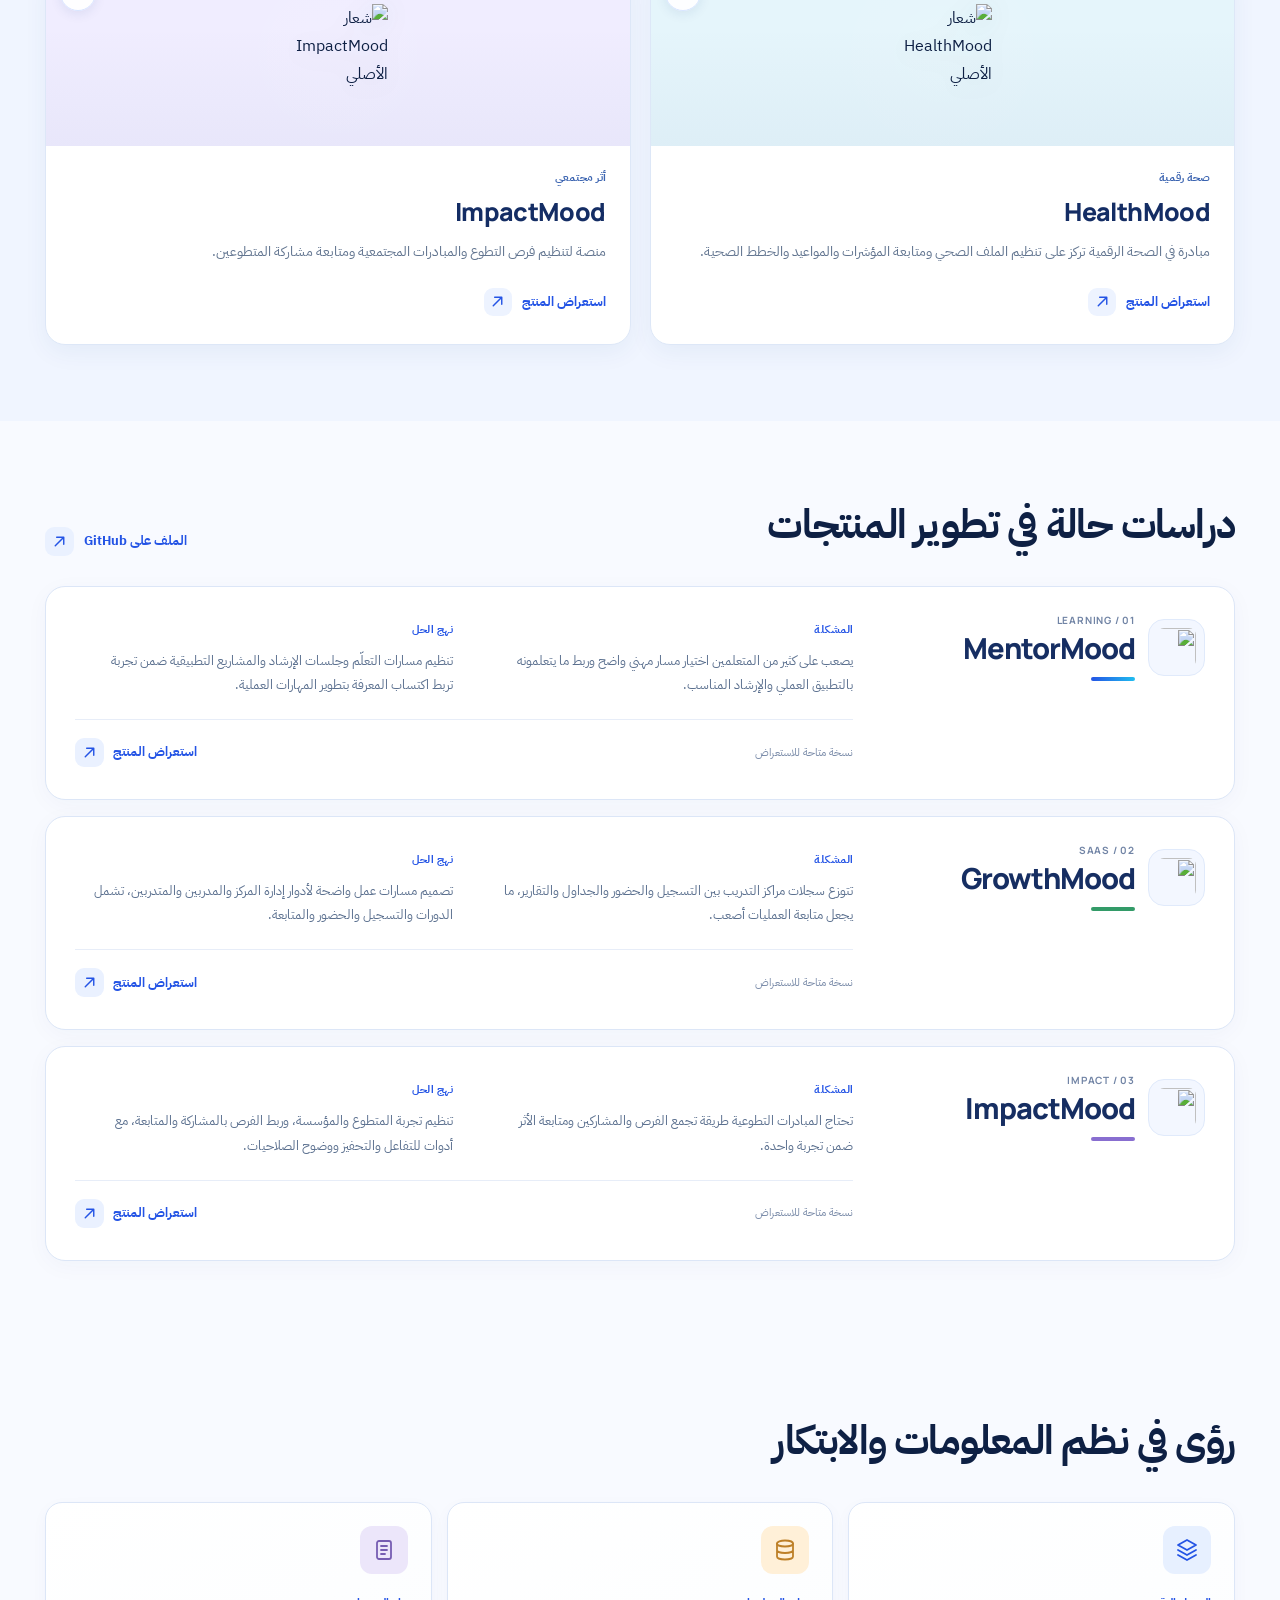
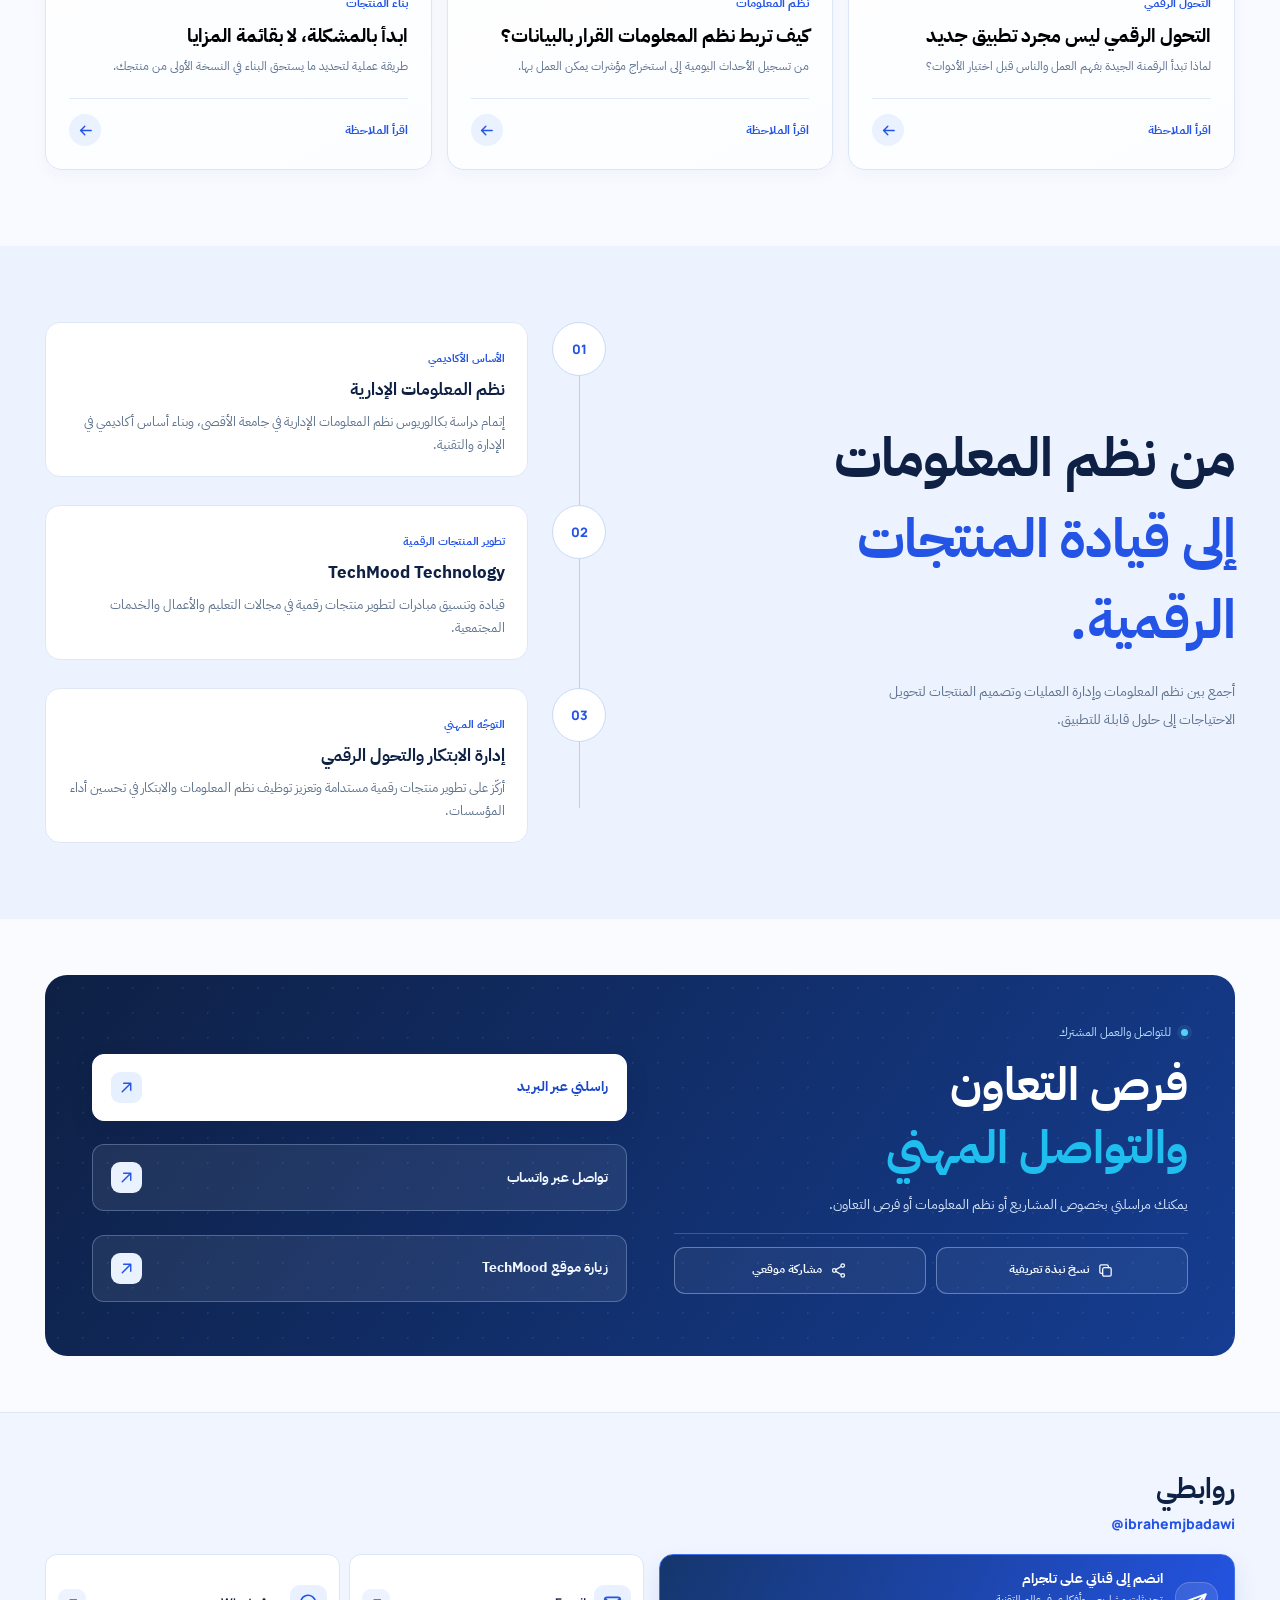
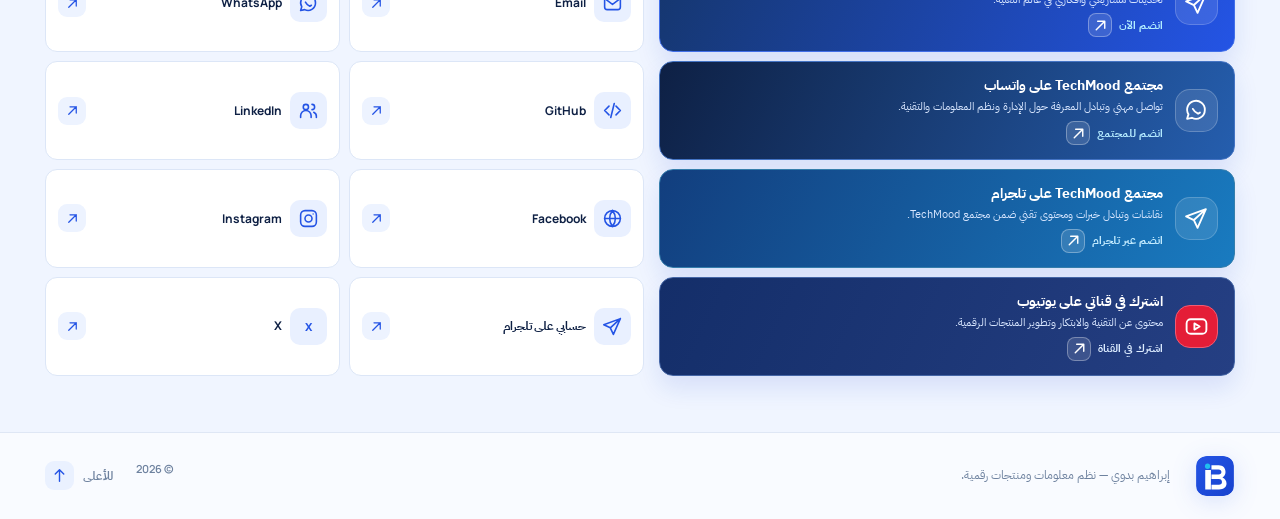
==== commit b9aed2b1: "Introduce accessible theme control, editorial hero and per-project brand identities" ====
--- a/ibrahim-badawi-platform/index.html
+++ b/ibrahim-badawi-platform/index.html
@@ -4,6 +4,7 @@
     <meta charset="utf-8" />
     <meta name="viewport" content="width=device-width, initial-scale=1" />
     <meta name="theme-color" content="#2454e5" />
+    <meta name="color-scheme" content="light dark" />
     <meta name="description" content="إبراهيم بدوي، متخصص في نظم المعلومات الإدارية ومؤسس TechMood Technology. تعرّف إلى خبرته ومشاريعه." />
     <meta property="og:title" content="إبراهيم بدوي | نظم المعلومات والابتكار الرقمي" />
     <meta property="og:description" content="إبراهيم بدوي، نظم المعلومات الإدارية وتطوير المنتجات الرقمية." />
@@ -17,6 +18,18 @@
     <link rel="preconnect" href="https://fonts.googleapis.com" />
     <link rel="preconnect" href="https://fonts.gstatic.com" crossorigin />
     <link href="https://fonts.googleapis.com/css2?family=IBM+Plex+Sans+Arabic:wght@400;500;600;700&family=Manrope:wght@400;500;600;700;800&display=swap" rel="stylesheet" />
+    <script>
+      (function () {
+        var theme = 'light';
+        try {
+          var saved = localStorage.getItem('ibrahem-website-theme');
+          theme = (saved === 'light' || saved === 'dark') ? saved
+            : (window.matchMedia && window.matchMedia('(prefers-color-scheme: dark)').matches ? 'dark' : 'light');
+        } catch (_) {}
+        document.documentElement.setAttribute('data-theme', theme);
+      })();
+    </script>
+    <link rel="preload" as="image" href="./profile.webp" fetchpriority="high" />
     <link rel="stylesheet" href="./styles.css" />
     <script src="./script.js" defer></script>
   </head>
@@ -28,6 +41,8 @@
       <symbol id="icon-users" viewBox="0 0 24 24"><circle cx="9" cy="8" r="3"/><path d="M3 20v-2a6 6 0 0 1 12 0v2M16 5a3 3 0 0 1 0 6M18 14a5 5 0 0 1 3 5v1"/></symbol>
       <symbol id="icon-globe" viewBox="0 0 24 24"><circle cx="12" cy="12" r="9"/><path d="M3 12h18M12 3a14 14 0 0 1 0 18M12 3a14 14 0 0 0 0 18"/></symbol>
       <symbol id="icon-camera" viewBox="0 0 24 24"><rect x="3" y="3" width="18" height="18" rx="5"/><circle cx="12" cy="12" r="4"/><circle cx="17.3" cy="6.8" r=".8" fill="currentColor" stroke="none"/></symbol>
+      <symbol id="icon-moon" viewBox="0 0 24 24"><path d="M20.5 15.5A8.5 8.5 0 0 1 8.5 3.5 8.6 8.6 0 1 0 20.5 15.5Z"/></symbol>
+      <symbol id="icon-sun" viewBox="0 0 24 24"><circle cx="12" cy="12" r="4"/><path d="M12 2v2M12 20v2M4.9 4.9l1.4 1.4m11.4 11.4 1.4 1.4M2 12h2m16 0h2M4.9 19.1l1.4-1.4M17.7 6.3l1.4-1.4"/></symbol>
       <symbol id="icon-youtube" viewBox="0 0 24 24"><rect x="2.5" y="5" width="19" height="14" rx="4"/><path d="m10 9 5 3-5 3V9Z"/></symbol>
       <symbol id="icon-send" viewBox="0 0 24 24"><path d="m21 3-8 18-3.5-7.5L2 10l19-7ZM9.5 13.5 21 3"/></symbol>
       <symbol id="icon-note" viewBox="0 0 24 24"><rect x="5" y="3" width="14" height="18" rx="2"/><path d="M9 8h6M9 12h6M9 16h4"/></symbol>
@@ -59,6 +74,7 @@
           <a href="#contact" data-i18n="navContact">تواصل</a>
         </nav>
         <div class="header-actions">
+          <button type="button" class="theme-btn" id="theme-toggle" aria-pressed="false" aria-label="التبديل إلى الوضع الداكن" title="الوضع الداكن"><svg class="ui-icon" aria-hidden="true"><use id="theme-icon-use" href="#icon-moon"/></svg><span class="sr-only" id="theme-toggle-text">الوضع الداكن</span></button>
           <button type="button" class="lang-btn" id="lang-toggle" aria-label="Switch language">EN</button>
           <a class="header-cta" href="#contact"><span data-i18n="letsTalk">لنتواصل</span><span class="action-icon header-arrow" aria-hidden="true"><svg class="ui-icon action-svg directional-icon"><use href="#icon-arrow-forward"/></svg></span></a>
           <button type="button" class="menu-btn" id="menu-toggle" aria-controls="main-nav" aria-expanded="false" aria-label="فتح القائمة"><span></span><span></span><span></span></button>
@@ -71,9 +87,15 @@
         <div class="container hero-layout">
           <div class="hero-content">
             <div class="eyebrow"><span data-i18n="eyebrow">نظم معلومات إدارية × ابتكار رقمي</span></div>
-            <h1 id="hero-title" data-i18n-html="heroTitle">إبراهيم بدوي | <span class="accent-underline">الابتكار الرقمي</span> ونظم المعلومات</h1>
+            <h1 id="hero-title" data-i18n-html="heroTitle">إبراهيم بدوي | <span class="accent-underline">حلول رقمية تبدأ بفهم المشكلة.</span></h1>
             <p class="hero-lead" data-i18n="heroLead">متخصص في نظم المعلومات الإدارية ومؤسس TechMood Technology. أقود مبادرات لتطوير المنتجات الرقمية، من تحليل المتطلبات إلى تخطيط الحلول وتحسين تجربة المستخدم.</p>
+            <div class="hero-role-tag" aria-label="Ibrahem J. Badawi">IBRAHEM J. BADAWI <span aria-hidden="true">/</span> DIGITAL PRODUCT DEVELOPMENT</div>
             <div class="hero-identity-line"><span class="identity-dot" aria-hidden="true"></span><span data-i18n="heroIdentity">مؤسس TechMood Technology · غزة</span></div>
+            <div class="hero-focus-tags" aria-label="Professional focus">
+              <span data-i18n="heroFocus1">تحليل الأعمال</span>
+              <span data-i18n="heroFocus2">تطوير المنتجات</span>
+              <span data-i18n="heroFocus3">تجربة المستخدم</span>
+            </div>
             <div class="hero-actions">
               <a href="#work" class="btn btn-primary"><span data-i18n="exploreWork">استكشف مشاريعي</span><span class="action-icon button-icon" aria-hidden="true"><svg class="ui-icon action-svg directional-icon"><use href="#icon-arrow-forward"/></svg></span></a>
               <a href="./Ibrahem_Badawi_CV.pdf" target="_blank" class="btn btn-outline"><span data-i18n="downloadCV">تحميل السيرة الذاتية</span><span class="action-icon download-arrow" aria-hidden="true"><svg class="ui-icon action-svg "><use href="#icon-arrow-down"/></svg></span></a>
@@ -87,7 +109,7 @@
             <div class="portrait-spark portrait-spark-two" aria-hidden="true"></div>
             <div class="portrait-floating-label portrait-floating-label-top" aria-hidden="true"><span class="label-marker"></span><span>TechMood Technology</span></div>
             <div class="hero-card hero-card-main portrait-card">
-              <img src="./profile.webp" class="portrait-photo" alt="صورة شخصية لإبراهيم بدوي" width="900" height="900" />
+              <img src="./profile.webp" class="portrait-photo" alt="صورة شخصية لإبراهيم بدوي" width="900" height="900" decoding="async" fetchpriority="high" />
               <div class="portrait-shade"></div>
               <div class="portrait-caption"><strong>IBRAHEM BADAWI</strong></div>
             </div>
@@ -165,28 +187,28 @@
           </div>
           <p id="project-count" class="project-count" role="status" aria-live="polite" aria-atomic="true">عرض 6 مشاريع</p>
           <div class="project-grid" id="project-grid">
-            <article class="project-card featured-project" data-category="business">
-              <a class="project-art project-art-real art-techmood" href="https://techmood-technology-corporate.vercel.app/" target="_blank" rel="noopener noreferrer" aria-label="TechMood Technology"><span class="brand-art-halo"></span><img class="project-brand-image" src="https://techmood-technology-corporate.vercel.app/assets/techmood-mark.svg?v=2" alt="شعار TechMood Technology الأصلي" loading="lazy" width="130" height="130"/><span class="project-art-visit" aria-hidden="true"><svg class="ui-icon action-svg"><use href="#icon-arrow-up-right"/></svg></span></a>
+            <article class="project-card featured-project" data-category="business" data-brand="techmood" data-index="01">
+              <a class="project-art project-art-real art-techmood" href="https://techmood-technology-corporate.vercel.app/" target="_blank" rel="noopener noreferrer" aria-label="TechMood Technology"><span class="brand-art-halo"></span><img class="project-brand-image" src="https://techmood-technology-corporate.vercel.app/assets/techmood-mark.svg?v=2" alt="شعار TechMood Technology الأصلي" loading="lazy" decoding="async" width="130" height="130"/><span class="project-art-visit" aria-hidden="true"><svg class="ui-icon action-svg"><use href="#icon-arrow-up-right"/></svg></span></a>
               <div class="project-info"><span class="featured-label" data-i18n="featuredLabel">المشروع الرئيسي</span><div class="project-category" data-i18n="catEcosystem">منظومة رقمية</div><h3>TechMood Technology</h3><p data-i18n="pTechmood">منظومة لتطوير منتجات رقمية متخصصة في التعليم والأعمال والخدمات، مع استقلالية كل منتج وإمكانية التكامل عند الحاجة.</p><a href="https://techmood-technology-corporate.vercel.app/" target="_blank" rel="noopener noreferrer" class="project-link"><span data-i18n="viewWebsite">زيارة الموقع</span><span class="action-icon external-arrow" aria-hidden="true"><svg class="ui-icon action-svg "><use href="#icon-arrow-up-right"/></svg></span></a></div>
             </article>
-            <article class="project-card" data-category="learning">
-              <a class="project-art project-art-real art-mentor" href="https://mentormood.vercel.app/" target="_blank" rel="noopener noreferrer" aria-label="MentorMood"><span class="brand-art-halo"></span><img class="project-brand-image" src="https://mentormood.vercel.app/logo-mark.png" alt="شعار MentorMood الأصلي" loading="lazy" width="130" height="130"/><span class="project-art-visit" aria-hidden="true"><svg class="ui-icon action-svg"><use href="#icon-arrow-up-right"/></svg></span></a>
+            <article class="project-card" data-category="learning" data-brand="mentor" data-index="02">
+              <a class="project-art project-art-real art-mentor" href="https://mentormood.vercel.app/" target="_blank" rel="noopener noreferrer" aria-label="MentorMood"><span class="brand-art-halo"></span><img class="project-brand-image" src="https://mentormood.vercel.app/logo-mark.png" alt="شعار MentorMood الأصلي" loading="lazy" decoding="async" width="130" height="130"/><span class="project-art-visit" aria-hidden="true"><svg class="ui-icon action-svg"><use href="#icon-arrow-up-right"/></svg></span></a>
               <div class="project-info"><div class="project-category" data-i18n="catLearning">تعلّم وتطوير مهني</div><h3>MentorMood</h3><p data-i18n="pMentor">منصة للتعلّم والإرشاد المهني تربط المعرفة بالمهارات والمشاريع التطبيقية.</p><a href="https://mentormood.vercel.app/" target="_blank" rel="noopener noreferrer" class="project-link"><span data-i18n="viewDemo">استعراض المنتج</span><span class="action-icon external-arrow" aria-hidden="true"><svg class="ui-icon action-svg "><use href="#icon-arrow-up-right"/></svg></span></a></div>
             </article>
-            <article class="project-card" data-category="learning">
-              <a class="project-art project-art-real art-code" href="https://codemood.vercel.app/" target="_blank" rel="noopener noreferrer" aria-label="CodeMood"><span class="brand-art-halo"></span><img class="project-brand-image" src="https://codemood.vercel.app/icon-192.png" alt="شعار CodeMood الأصلي" loading="lazy" width="130" height="130"/><span class="project-art-visit" aria-hidden="true"><svg class="ui-icon action-svg"><use href="#icon-arrow-up-right"/></svg></span></a>
+            <article class="project-card" data-category="learning" data-brand="code" data-index="03">
+              <a class="project-art project-art-real art-code" href="https://codemood.vercel.app/" target="_blank" rel="noopener noreferrer" aria-label="CodeMood"><span class="brand-art-halo"></span><img class="project-brand-image" src="https://codemood.vercel.app/icon-192.png" alt="شعار CodeMood الأصلي" loading="lazy" decoding="async" width="130" height="130"/><span class="project-art-visit" aria-hidden="true"><svg class="ui-icon action-svg"><use href="#icon-arrow-up-right"/></svg></span></a>
               <div class="project-info"><div class="project-category" data-i18n="catTechEducation">تعليم تقني</div><h3>CodeMood</h3><p data-i18n="pCode">تعلّم البرمجة والذكاء الاصطناعي بدروس قصيرة وتحديات ومسارات تفاعلية.</p><a href="https://codemood.vercel.app/" target="_blank" rel="noopener noreferrer" class="project-link"><span data-i18n="viewDemo">استعراض المنتج</span><span class="action-icon external-arrow" aria-hidden="true"><svg class="ui-icon action-svg "><use href="#icon-arrow-up-right"/></svg></span></a></div>
             </article>
-            <article class="project-card" data-category="business">
-              <a class="project-art project-art-real art-growth" href="https://growthmood.vercel.app/" target="_blank" rel="noopener noreferrer" aria-label="GrowthMood"><span class="brand-art-halo"></span><img class="project-brand-image" src="https://growthmood.vercel.app/app-icon.svg" alt="شعار GrowthMood الأصلي" loading="lazy" width="130" height="130"/><span class="project-art-visit" aria-hidden="true"><svg class="ui-icon action-svg"><use href="#icon-arrow-up-right"/></svg></span></a>
+            <article class="project-card" data-category="business" data-brand="growth" data-index="04">
+              <a class="project-art project-art-real art-growth" href="https://growthmood.vercel.app/" target="_blank" rel="noopener noreferrer" aria-label="GrowthMood"><span class="brand-art-halo"></span><img class="project-brand-image" src="https://growthmood.vercel.app/app-icon.svg" alt="شعار GrowthMood الأصلي" loading="lazy" decoding="async" width="130" height="130"/><span class="project-art-visit" aria-hidden="true"><svg class="ui-icon action-svg"><use href="#icon-arrow-up-right"/></svg></span></a>
               <div class="project-info"><div class="project-category" data-i18n="catSaaS">حلول مؤسسية</div><h3>GrowthMood</h3><p data-i18n="pGrowth">حل رقمي لإدارة مراكز التدريب والدورات والتسجيل والحضور والتقارير.</p><a href="https://growthmood.vercel.app/" target="_blank" rel="noopener noreferrer" class="project-link"><span data-i18n="viewDemo">استعراض المنتج</span><span class="action-icon external-arrow" aria-hidden="true"><svg class="ui-icon action-svg "><use href="#icon-arrow-up-right"/></svg></span></a></div>
             </article>
-            <article class="project-card" data-category="impact">
-              <a class="project-art project-art-real art-health" href="https://healthmood.vercel.app/" target="_blank" rel="noopener noreferrer" aria-label="HealthMood"><span class="brand-art-halo"></span><img class="project-brand-image" src="https://healthmood.vercel.app/logo.webp" alt="شعار HealthMood الأصلي" loading="lazy" width="130" height="130"/><span class="project-art-visit" aria-hidden="true"><svg class="ui-icon action-svg"><use href="#icon-arrow-up-right"/></svg></span></a>
+            <article class="project-card" data-category="impact" data-brand="health" data-index="05">
+              <a class="project-art project-art-real art-health" href="https://healthmood.vercel.app/" target="_blank" rel="noopener noreferrer" aria-label="HealthMood"><span class="brand-art-halo"></span><img class="project-brand-image" src="https://healthmood.vercel.app/logo.webp" alt="شعار HealthMood الأصلي" loading="lazy" decoding="async" width="130" height="130"/><span class="project-art-visit" aria-hidden="true"><svg class="ui-icon action-svg"><use href="#icon-arrow-up-right"/></svg></span></a>
               <div class="project-info"><div class="project-category" data-i18n="catHealth">صحة رقمية</div><h3>HealthMood</h3><p data-i18n="pHealth">مبادرة في الصحة الرقمية تركز على تنظيم الملف الصحي ومتابعة المؤشرات والمواعيد والخطط الصحية.</p><a href="https://healthmood.vercel.app/" target="_blank" rel="noopener noreferrer" class="project-link"><span data-i18n="viewDemo">استعراض المنتج</span><span class="action-icon external-arrow" aria-hidden="true"><svg class="ui-icon action-svg "><use href="#icon-arrow-up-right"/></svg></span></a></div>
             </article>
-            <article class="project-card" data-category="impact">
-              <a class="project-art project-art-real art-impact" href="https://impactmood.vercel.app/" target="_blank" rel="noopener noreferrer" aria-label="ImpactMood"><span class="brand-art-halo"></span><img class="project-brand-image" src="https://impactmood.vercel.app/assets/impact-icon.png" alt="شعار ImpactMood الأصلي" loading="lazy" width="130" height="130"/><span class="project-art-visit" aria-hidden="true"><svg class="ui-icon action-svg"><use href="#icon-arrow-up-right"/></svg></span></a>
+            <article class="project-card" data-category="impact" data-brand="impact" data-index="06">
+              <a class="project-art project-art-real art-impact" href="https://impactmood.vercel.app/" target="_blank" rel="noopener noreferrer" aria-label="ImpactMood"><span class="brand-art-halo"></span><img class="project-brand-image" src="https://impactmood.vercel.app/assets/impact-icon.png" alt="شعار ImpactMood الأصلي" loading="lazy" decoding="async" width="130" height="130"/><span class="project-art-visit" aria-hidden="true"><svg class="ui-icon action-svg"><use href="#icon-arrow-up-right"/></svg></span></a>
               <div class="project-info"><div class="project-category" data-i18n="catSocial">أثر مجتمعي</div><h3>ImpactMood</h3><p data-i18n="pImpact">منصة لتنظيم فرص التطوع والمبادرات المجتمعية ومتابعة مشاركة المتطوعين.</p><a href="https://impactmood.vercel.app/" target="_blank" rel="noopener noreferrer" class="project-link"><span data-i18n="viewDemo">استعراض المنتج</span><span class="action-icon external-arrow" aria-hidden="true"><svg class="ui-icon action-svg "><use href="#icon-arrow-up-right"/></svg></span></a></div>
             </article>
           </div>
@@ -198,9 +220,9 @@
         <div class="container">
           <div class="section-header case-header"><div><h2 id="cases-title" data-i18n="casesTitle">دراسات حالة في تطوير المنتجات</h2></div><a href="https://github.com/IbrahemJBadawi" target="_blank" rel="noopener noreferrer" class="text-link"><span data-i18n="sourceProfile">الملف على GitHub</span><span class="action-icon external-arrow" aria-hidden="true"><svg class="ui-icon action-svg "><use href="#icon-arrow-up-right"/></svg></span></a></div>
           <div class="case-list">
-            <article class="case-card"><div class="case-index"><span>LEARNING / 01</span><img class="case-brand" src="https://mentormood.vercel.app/logo-mark.png" alt="" aria-hidden="true" loading="lazy" width="56" height="56"/><strong>MentorMood</strong><span class="case-color mentor-color"></span></div><div class="case-details"><div><span class="case-label" data-i18n="caseProblem">المشكلة</span><p data-i18n="caseMentorProblem">يصعب على كثير من المتعلمين اختيار مسار مهني واضح وربط ما يتعلمونه بالتطبيق العملي والإرشاد المناسب.</p></div><div><span class="case-label" data-i18n="caseApproach">نهج الحل</span><p data-i18n="caseMentorApproach">تنظيم مسارات التعلّم وجلسات الإرشاد والمشاريع التطبيقية ضمن تجربة تربط اكتساب المعرفة بتطوير المهارات العملية.</p></div><div class="case-actions"><span class="case-stage" data-i18n="caseStage">نسخة متاحة للاستعراض</span><a href="https://mentormood.vercel.app/" target="_blank" rel="noopener noreferrer" ><span data-i18n="visitCase">استعراض المنتج</span><span class="action-icon external-arrow" aria-hidden="true"><svg class="ui-icon action-svg "><use href="#icon-arrow-up-right"/></svg></span></a></div></div></article>
-            <article class="case-card"><div class="case-index"><span>SAAS / 02</span><img class="case-brand" src="https://growthmood.vercel.app/app-icon.svg" alt="" aria-hidden="true" loading="lazy" width="56" height="56"/><strong>GrowthMood</strong><span class="case-color growth-color"></span></div><div class="case-details"><div><span class="case-label" data-i18n="caseProblem">المشكلة</span><p data-i18n="caseGrowthProblem">تتوزع سجلات مراكز التدريب بين التسجيل والحضور والجداول والتقارير، ما يجعل متابعة العمليات أصعب.</p></div><div><span class="case-label" data-i18n="caseApproach">نهج الحل</span><p data-i18n="caseGrowthApproach">تصميم مسارات عمل واضحة لأدوار إدارة المركز والمدربين والمتدربين، تشمل الدورات والتسجيل والحضور والمتابعة.</p></div><div class="case-actions"><span class="case-stage" data-i18n="caseStage">نسخة متاحة للاستعراض</span><a href="https://growthmood.vercel.app/" target="_blank" rel="noopener noreferrer" ><span data-i18n="visitCase">استعراض المنتج</span><span class="action-icon external-arrow" aria-hidden="true"><svg class="ui-icon action-svg "><use href="#icon-arrow-up-right"/></svg></span></a></div></div></article>
-            <article class="case-card"><div class="case-index"><span>IMPACT / 03</span><img class="case-brand" src="https://impactmood.vercel.app/assets/impact-icon.png" alt="" aria-hidden="true" loading="lazy" width="56" height="56"/><strong>ImpactMood</strong><span class="case-color impact-color"></span></div><div class="case-details"><div><span class="case-label" data-i18n="caseProblem">المشكلة</span><p data-i18n="caseImpactProblem">تحتاج المبادرات التطوعية طريقة تجمع الفرص والمشاركين ومتابعة الأثر ضمن تجربة واحدة.</p></div><div><span class="case-label" data-i18n="caseApproach">نهج الحل</span><p data-i18n="caseImpactApproach">تنظيم تجربة المتطوع والمؤسسة، وربط الفرص بالمشاركة والمتابعة، مع أدوات للتفاعل والتحفيز ووضوح الصلاحيات.</p></div><div class="case-actions"><span class="case-stage" data-i18n="caseStage">نسخة متاحة للاستعراض</span><a href="https://impactmood.vercel.app/" target="_blank" rel="noopener noreferrer" ><span data-i18n="visitCase">استعراض المنتج</span><span class="action-icon external-arrow" aria-hidden="true"><svg class="ui-icon action-svg "><use href="#icon-arrow-up-right"/></svg></span></a></div></div></article>
+            <article class="case-card" data-brand="mentor"><div class="case-index"><span>LEARNING / 01</span><img class="case-brand" src="https://mentormood.vercel.app/logo-mark.png" alt="" aria-hidden="true" loading="lazy" decoding="async" width="56" height="56"/><strong>MentorMood</strong><span class="case-color mentor-color"></span></div><div class="case-details"><div><span class="case-label" data-i18n="caseProblem">المشكلة</span><p data-i18n="caseMentorProblem">يصعب على كثير من المتعلمين اختيار مسار مهني واضح وربط ما يتعلمونه بالتطبيق العملي والإرشاد المناسب.</p></div><div><span class="case-label" data-i18n="caseApproach">نهج الحل</span><p data-i18n="caseMentorApproach">تنظيم مسارات التعلّم وجلسات الإرشاد والمشاريع التطبيقية ضمن تجربة تربط اكتساب المعرفة بتطوير المهارات العملية.</p></div><div class="case-actions"><span class="case-stage" data-i18n="caseStage">نسخة متاحة للاستعراض</span><a href="https://mentormood.vercel.app/" target="_blank" rel="noopener noreferrer" ><span data-i18n="visitCase">استعراض المنتج</span><span class="action-icon external-arrow" aria-hidden="true"><svg class="ui-icon action-svg "><use href="#icon-arrow-up-right"/></svg></span></a></div></div></article>
+            <article class="case-card" data-brand="growth"><div class="case-index"><span>SAAS / 02</span><img class="case-brand" src="https://growthmood.vercel.app/app-icon.svg" alt="" aria-hidden="true" loading="lazy" decoding="async" width="56" height="56"/><strong>GrowthMood</strong><span class="case-color growth-color"></span></div><div class="case-details"><div><span class="case-label" data-i18n="caseProblem">المشكلة</span><p data-i18n="caseGrowthProblem">تتوزع سجلات مراكز التدريب بين التسجيل والحضور والجداول والتقارير، ما يجعل متابعة العمليات أصعب.</p></div><div><span class="case-label" data-i18n="caseApproach">نهج الحل</span><p data-i18n="caseGrowthApproach">تصميم مسارات عمل واضحة لأدوار إدارة المركز والمدربين والمتدربين، تشمل الدورات والتسجيل والحضور والمتابعة.</p></div><div class="case-actions"><span class="case-stage" data-i18n="caseStage">نسخة متاحة للاستعراض</span><a href="https://growthmood.vercel.app/" target="_blank" rel="noopener noreferrer" ><span data-i18n="visitCase">استعراض المنتج</span><span class="action-icon external-arrow" aria-hidden="true"><svg class="ui-icon action-svg "><use href="#icon-arrow-up-right"/></svg></span></a></div></div></article>
+            <article class="case-card" data-brand="impact"><div class="case-index"><span>IMPACT / 03</span><img class="case-brand" src="https://impactmood.vercel.app/assets/impact-icon.png" alt="" aria-hidden="true" loading="lazy" decoding="async" width="56" height="56"/><strong>ImpactMood</strong><span class="case-color impact-color"></span></div><div class="case-details"><div><span class="case-label" data-i18n="caseProblem">المشكلة</span><p data-i18n="caseImpactProblem">تحتاج المبادرات التطوعية طريقة تجمع الفرص والمشاركين ومتابعة الأثر ضمن تجربة واحدة.</p></div><div><span class="case-label" data-i18n="caseApproach">نهج الحل</span><p data-i18n="caseImpactApproach">تنظيم تجربة المتطوع والمؤسسة، وربط الفرص بالمشاركة والمتابعة، مع أدوات للتفاعل والتحفيز ووضوح الصلاحيات.</p></div><div class="case-actions"><span class="case-stage" data-i18n="caseStage">نسخة متاحة للاستعراض</span><a href="https://impactmood.vercel.app/" target="_blank" rel="noopener noreferrer" ><span data-i18n="visitCase">استعراض المنتج</span><span class="action-icon external-arrow" aria-hidden="true"><svg class="ui-icon action-svg "><use href="#icon-arrow-up-right"/></svg></span></a></div></div></article>
           </div>
         </div>
       </section>
--- a/ibrahim-badawi-platform/styles.css
+++ b/ibrahim-badawi-platform/styles.css
@@ -1123,4 +1123,24 @@
 }
 @media(prefers-reduced-motion:reduce){
   .contact-content>.contact-links>a{transition:none!important;transform:none!important}
-}+}
+
+/* YouTube subscription card: balanced fourth invitation alongside profile links. */
+.social-community-grid{grid-template-rows:repeat(4,minmax(0,1fr))}
+.youtube-channel-cta{
+  background:linear-gradient(115deg,#142e69,#253f83);
+  border:1px solid #4566a6
+}
+.youtube-channel-cta:hover{border-color:#86a7ec;box-shadow:0 13px 28px #163f9033}
+.youtube-channel-cta .channel-icon{background:#e41d37;border:1px solid #f05b73;color:#fff}
+.youtube-channel-cta .channel-icon .ui-icon{width:25px;height:25px;stroke-width:1.8}
+.youtube-channel-cta .channel-action{color:#dcecff}
+.youtube-channel-cta:focus-visible{outline:3px solid #20bdef;outline-offset:4px}
+@media(max-width:900px){
+  .social-community-grid{grid-template-columns:repeat(2,minmax(0,1fr));grid-template-rows:repeat(2,minmax(0,1fr))}
+  .social-community-grid .youtube-channel-cta{min-height:148px}
+}
+@media(max-width:600px){
+  .social-community-grid{grid-template-columns:minmax(0,1fr);grid-template-rows:auto}
+  .social-community-grid .youtube-channel-cta{min-height:90px}
+}
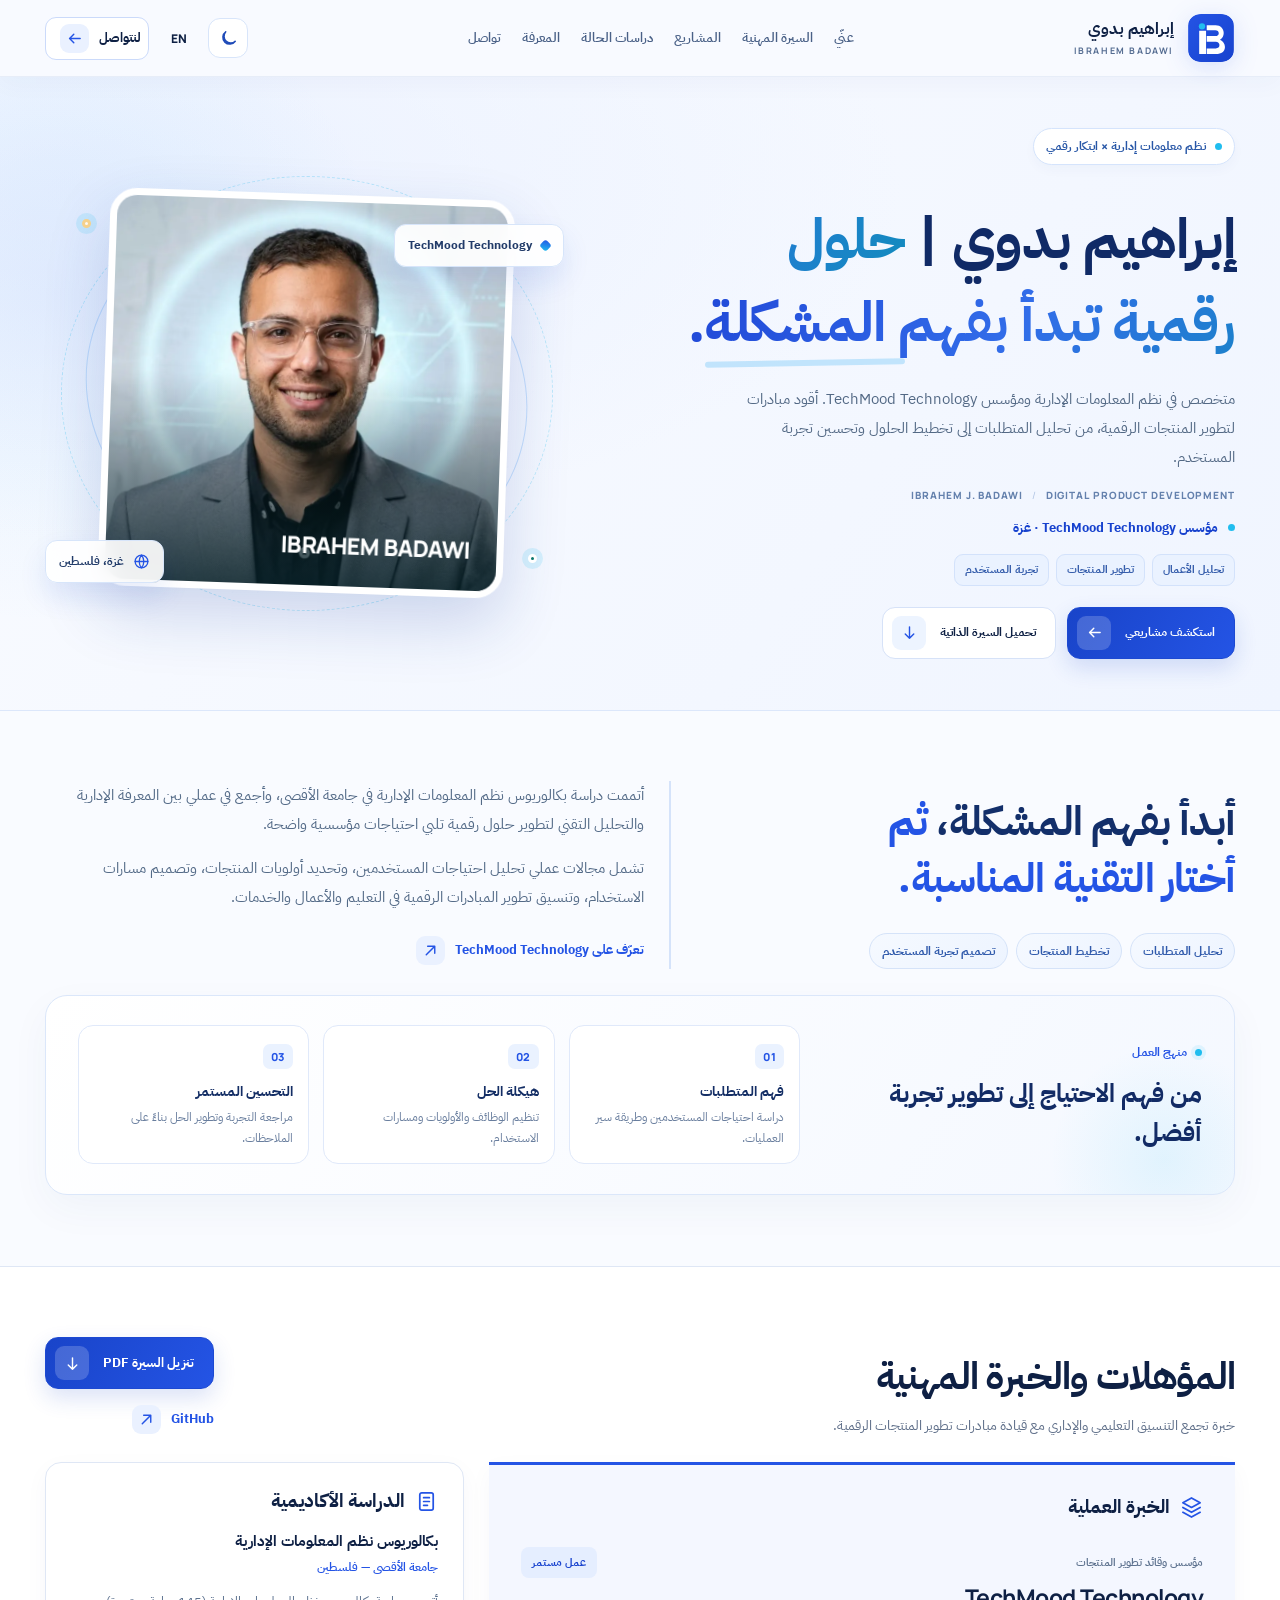
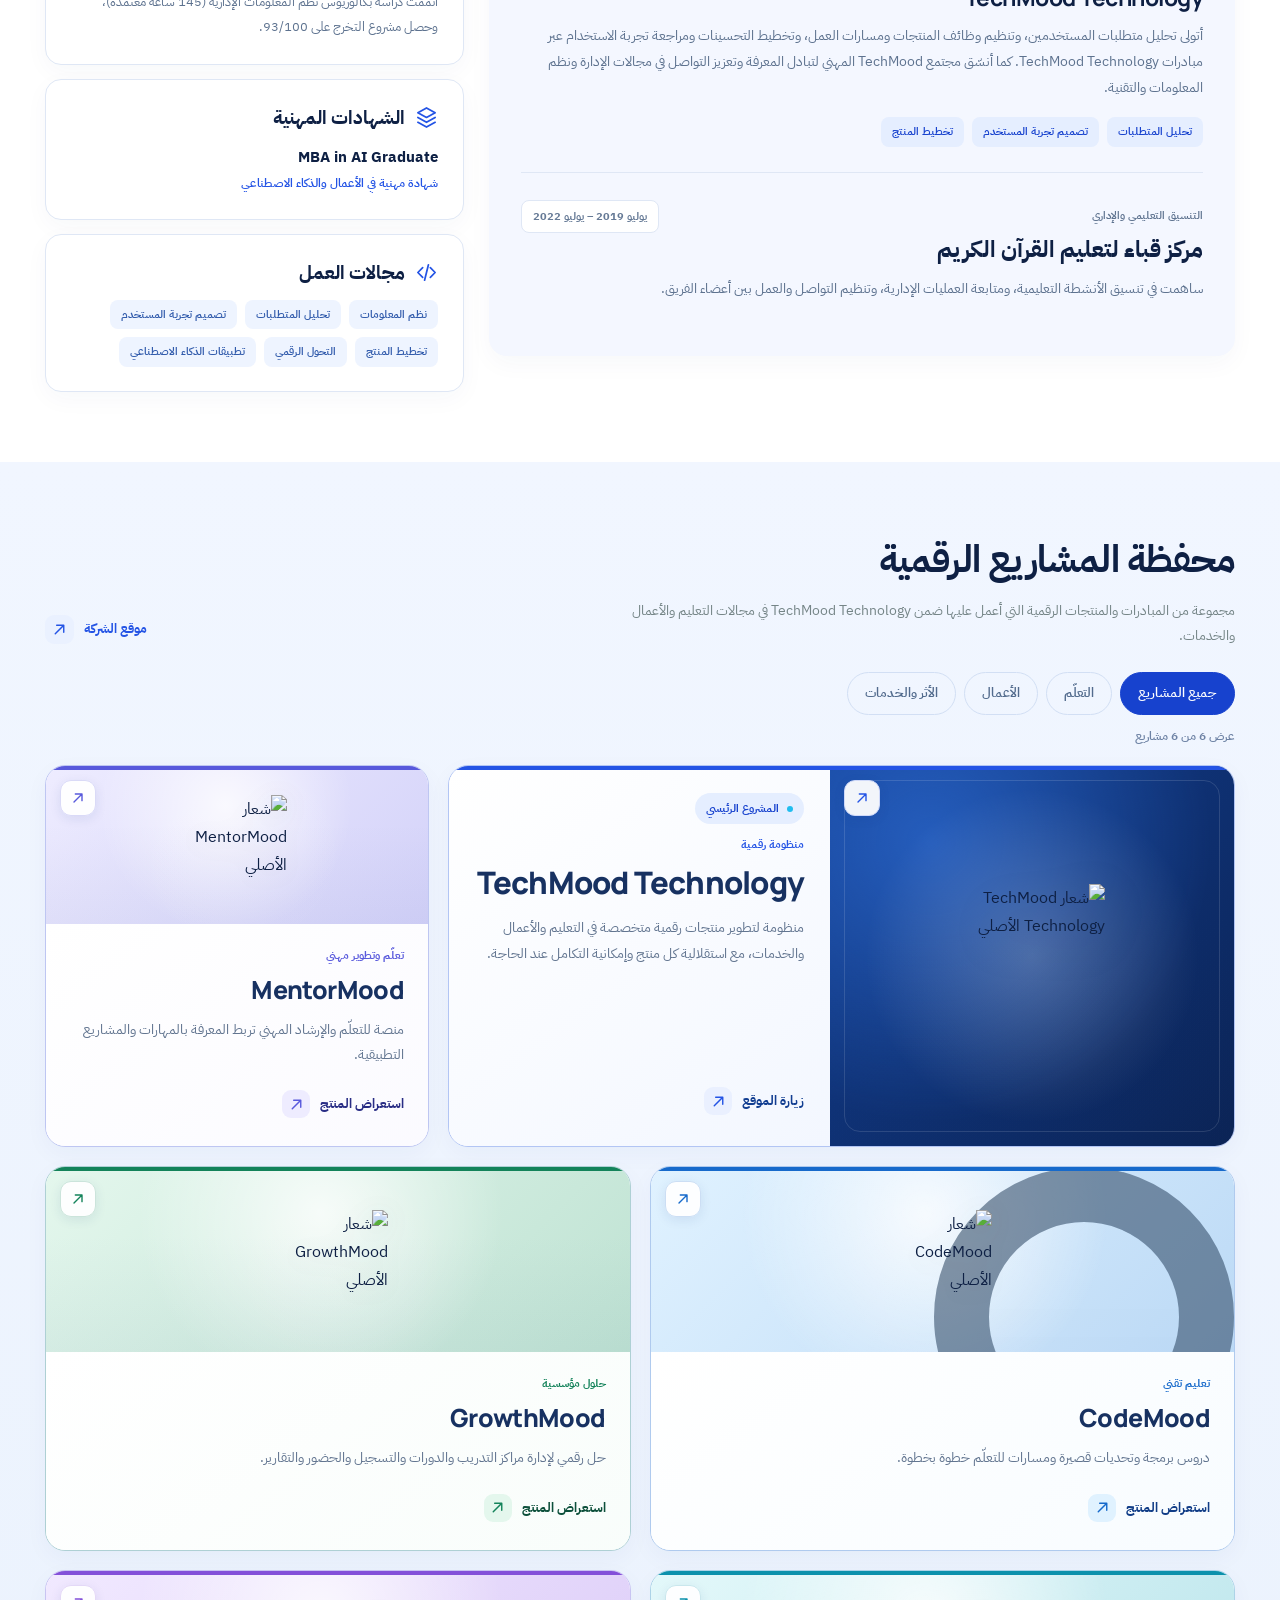
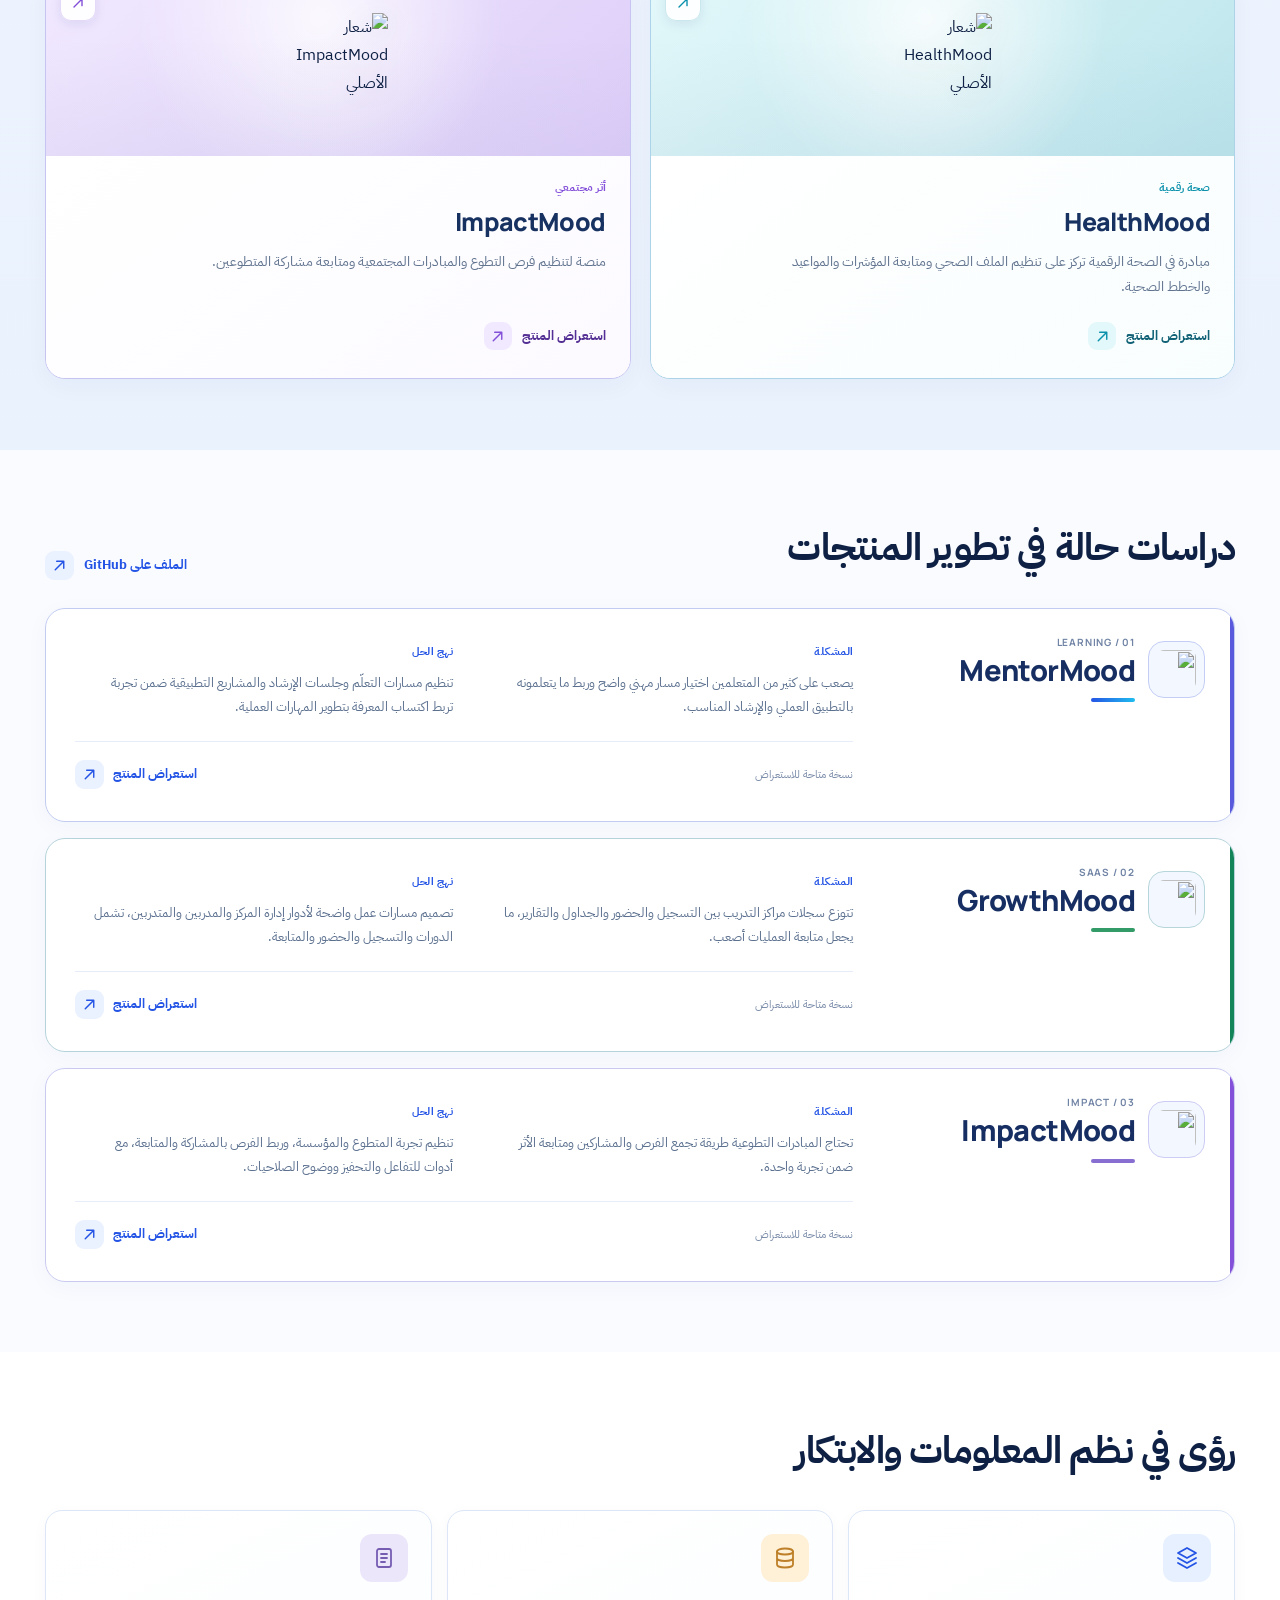
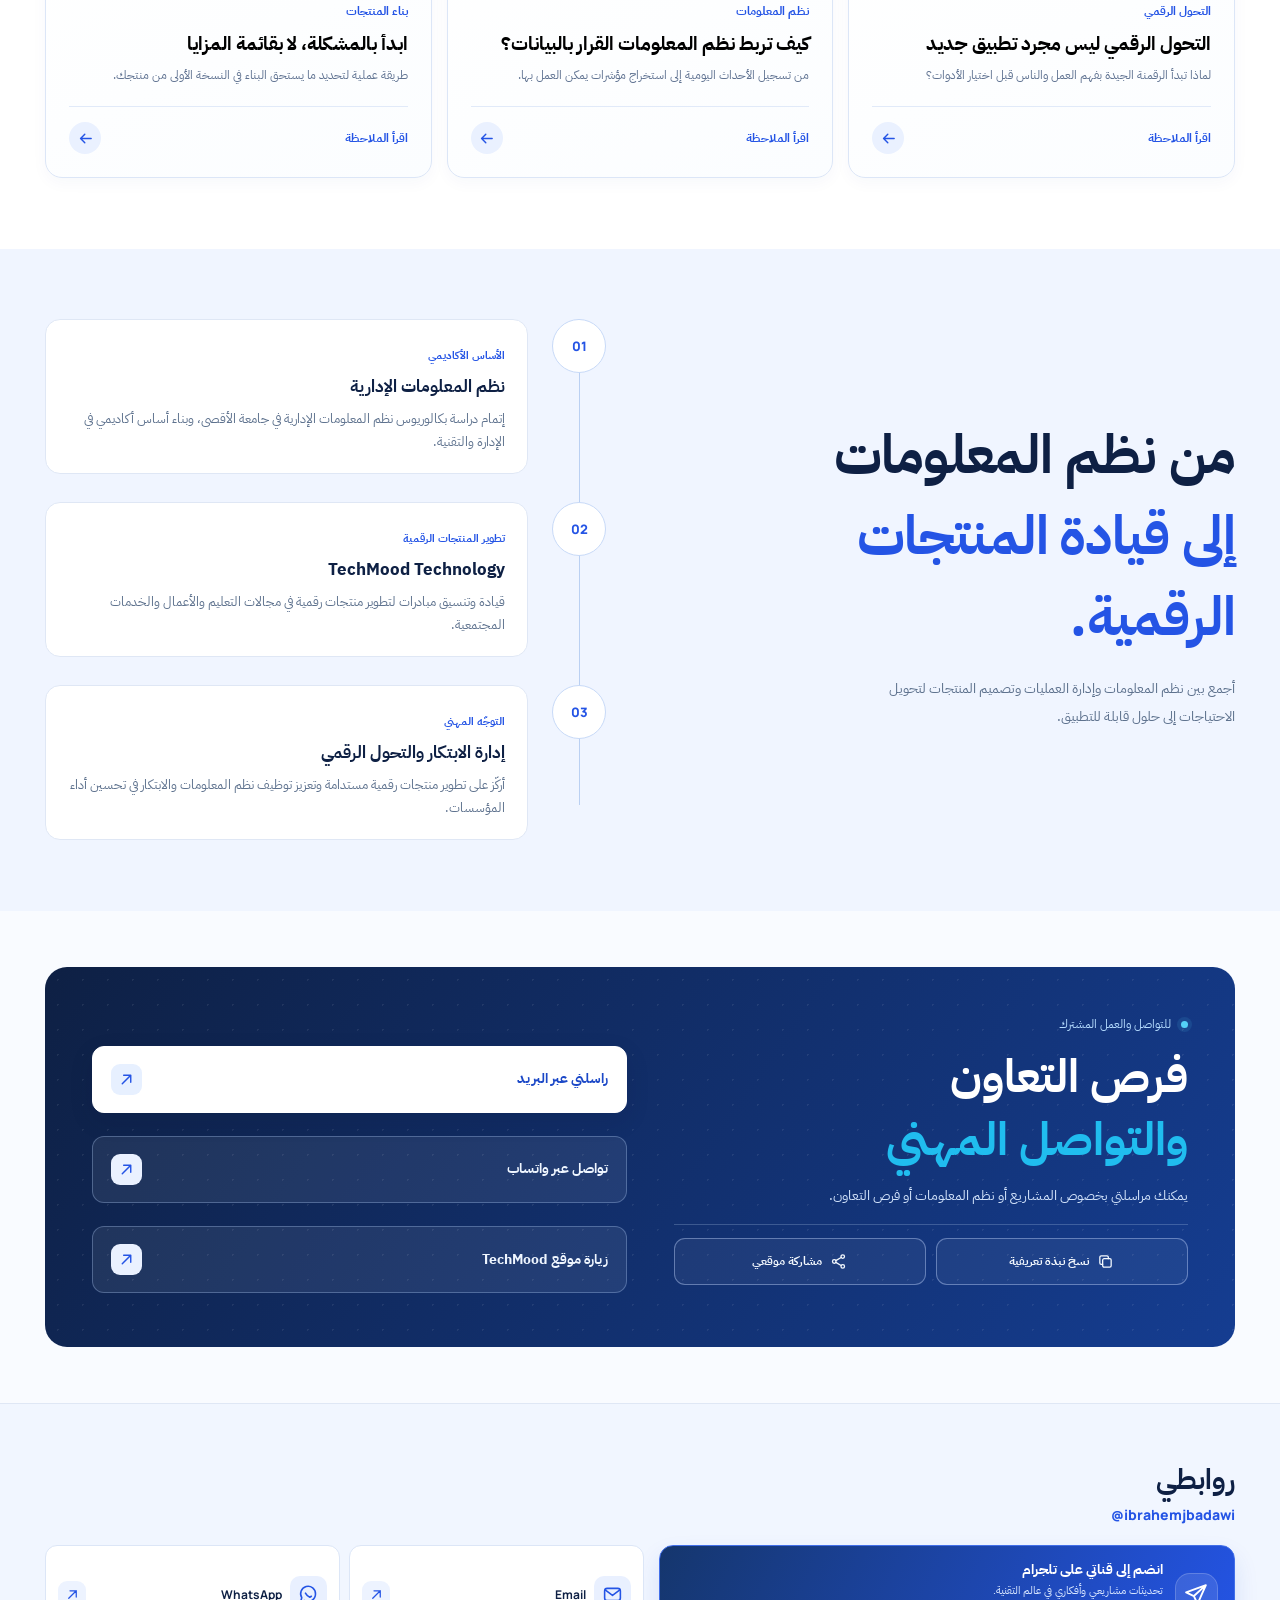
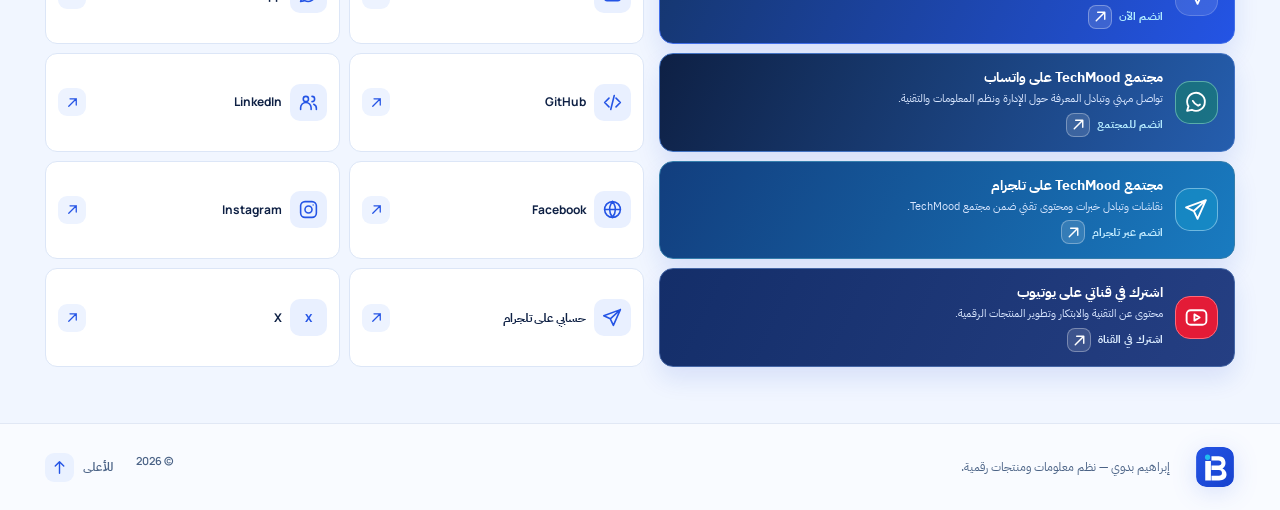
==== commit 83e62675: "Identify personal Telegram invite for individual platform-brand styling" ====
--- a/ibrahim-badawi-platform/index.html
+++ b/ibrahim-badawi-platform/index.html
@@ -253,7 +253,7 @@
             </div>
           </div>
           <div class="social-links-stack"><div class="social-community-grid">
-            <a class="telegram-channel-cta" href="https://t.me/IbrahemJBadawiTech" target="_blank" rel="noopener noreferrer">
+            <a class="telegram-channel-cta personal-telegram-cta" href="https://t.me/IbrahemJBadawiTech" target="_blank" rel="noopener noreferrer">
               <span class="channel-icon" aria-hidden="true"><svg class="ui-icon"><use href="#icon-send"/></svg></span>
               <span class="channel-copy"><strong data-i18n="channelTitle">انضم إلى قناتي على تلجرام</strong><small data-i18n="channelDesc">تحديثات مشاريعي وأفكاري في عالم التقنية.</small></span>
               <span class="channel-action"><span data-i18n="channelJoin">انضم الآن</span><span class="action-icon external-arrow" aria-hidden="true"><svg class="ui-icon action-svg "><use href="#icon-arrow-up-right"/></svg></span></span>
--- a/ibrahim-badawi-platform/styles.css
+++ b/ibrahim-badawi-platform/styles.css
@@ -1144,3 +1144,426 @@
   .social-community-grid{grid-template-columns:minmax(0,1fr);grid-template-rows:auto}
   .social-community-grid .youtube-channel-cta{min-height:90px}
 }
+
+
+/* =============================================================
+   Awwwards-influenced editorial refresh: 2026-11-28
+   Brand-led cards, accessible theme system, restrained motion.
+   ============================================================= */
+:root{
+  --studio-blue:#2454e5;
+  --studio-cobalt:#163caa;
+  --studio-cyan:#20bdef;
+  --studio-ink:#132b5f;
+  --studio-ease:cubic-bezier(.22,.8,.22,1);
+}
+.sr-only{
+  position:absolute!important;width:1px;height:1px;padding:0;margin:-1px;
+  overflow:hidden;clip:rect(0,0,0,0);white-space:nowrap;border:0
+}
+.theme-btn{
+  width:40px;height:40px;border:1px solid #d8e5fa;border-radius:12px;
+  display:inline-grid;place-items:center;flex:none;
+  background:#fff;color:#1e4ab8;cursor:pointer;
+  transition:transform .24s var(--studio-ease),background .24s,border-color .24s,box-shadow .24s
+}
+.theme-btn .ui-icon{width:19px;height:19px;stroke-width:1.9}
+.theme-btn:hover{transform:translateY(-2px);background:#edf4ff;border-color:#9cb8ef;box-shadow:0 7px 15px #183f9420}
+.theme-btn:focus-visible,.lang-btn:focus-visible,.menu-btn:focus-visible{outline:3px solid #20bdef;outline-offset:3px}
+.header-actions{gap:8px}
+.site-header{background:rgba(248,250,255,.91);box-shadow:0 7px 23px #0b358008;backdrop-filter:blur(18px)}
+.header-inner{height:76px;gap:18px}
+.brand-logo{transition:transform .3s var(--studio-ease)}
+.brand:hover .brand-logo{transform:rotate(-5deg) scale(1.035)}
+.nav{gap:clamp(14px,1.65vw,28px)}
+.nav a{white-space:nowrap}
+.lang-btn{min-width:43px;padding:9px 6px;min-height:40px;border-radius:9px}
+.hero{
+  padding-block:clamp(34px,4vw,60px);
+  background:radial-gradient(ellipse at 8% 18%,#e0eaff8a 0%,transparent 48%),
+    linear-gradient(125deg,#f9fbff 0%,#f0f5ff 100%);
+  border-bottom:1px solid #dce7fb;
+  overflow:hidden
+}
+.hero::before{opacity:.72}
+.hero-layout{min-height:0;grid-template-columns:minmax(0,1.08fr) minmax(0,.92fr);gap:clamp(20px,4vw,66px);align-items:center}
+.hero-content{padding:0;min-width:0}
+.hero .eyebrow{
+  padding:7px 12px;background:#fff;border:1px solid #d5e4fc;
+  border-radius:999px;box-shadow:0 5px 12px #10388108;
+  color:#2857a7;font-size:12px
+}
+.hero h1{
+  max-width:690px;margin:16px 0 19px;
+  font-family:'IBM Plex Sans Arabic','Manrope',sans-serif;
+  font-size:clamp(33px,4.35vw,64px);line-height:1.35;
+  letter-spacing:-.025em;text-wrap:balance;color:#102a66
+}
+html[lang="ar"] .hero h1{line-height:1.49;letter-spacing:-.012em}
+.hero h1 .accent-underline{
+  display:inline;color:#2454e5;white-space:normal;
+  background:linear-gradient(120deg,#2047d7,#326de9,#128bbd);
+  -webkit-background-clip:text;background-clip:text;-webkit-text-fill-color:transparent
+}
+.hero h1 .accent-underline::after{height:6px;bottom:-2px;right:0;left:8%;background:#7dcaf7a8;z-index:-1}
+.hero-lead{font-size:clamp(14px,1.2vw,16px);line-height:1.9;max-width:57ch;margin:0;color:#536985}
+.hero-role-tag{
+  font:800 10px/1.5 'Manrope',sans-serif;letter-spacing:.09em;
+  color:#6481ad;display:flex;align-items:center;gap:9px;margin:16px 0 0;
+  direction:ltr;justify-content:flex-start;flex-wrap:wrap
+}
+html[dir="rtl"] .hero-role-tag{justify-content:flex-end}
+.hero-role-tag span{font-weight:400;color:#adc2e2}
+.hero-identity-line{margin-top:14px}
+.hero-focus-tags{display:flex;flex-wrap:wrap;gap:7px;margin-top:14px}
+.hero-focus-tags span{
+  color:#365eac;background:#eaf2ff;border:1px solid #d3e2fb;
+  border-radius:9px;font-size:11px;font-weight:700;
+  line-height:1.4;padding:7px 10px
+}
+.hero-actions{margin-top:21px;gap:11px}
+.hero-actions .btn{border-radius:13px;min-height:49px;font-size:12px}
+.hero-visual{height:clamp(380px,39vw,525px);min-height:0}
+.hero-card-main{box-shadow:0 26px 63px #183f9c31}
+.portrait-card{transition:box-shadow .45s var(--studio-ease),filter .45s}
+.portrait-card:hover{box-shadow:0 35px 72px #183f9c50}
+.portrait-floating-label{backdrop-filter:blur(10px)}
+.hero-visual .visual-grid{opacity:.11}
+.section{padding-block:clamp(47px,5.5vw,88px)}
+.section-header,.resume-heading{margin-bottom:24px}
+.section-header h2,.resume-heading h2{font-size:clamp(26px,3vw,40px);text-wrap:balance;line-height:1.45}
+.work-section{background:linear-gradient(180deg,#f1f6ff,#eaf2fd)}
+.case-section{background:#f9fbff}
+.knowledge-section{background:#fff}
+.journey-section{background:#f0f5ff}
+.social-section{background:#f1f6ff}
+.footer{border-color:#e1e8f5}
+.about .section-intro h2{color:#132f6a}
+.about .about-body>p{color:#536a87}
+.method-panel{box-shadow:0 14px 40px #143d7d0b}
+.section-kicker span:first-child{background:#f0f5ff}
+.work-section .project-card{
+  --project-accent:#2454e5;--project-tint:#eaf2ff;--project-deep:#123e91;
+  position:relative;isolation:isolate;
+  border:1px solid color-mix(in srgb,var(--project-accent) 23%,#dce7f9);
+  overflow:hidden;
+  box-shadow:0 7px 23px #183c8c0a;
+  transition:transform .3s var(--studio-ease),box-shadow .3s,border-color .3s
+}
+.work-section .project-card[data-brand="techmood"]{--project-accent:#2454e5;--project-tint:#eaf0ff;--project-deep:#123e91}
+.work-section .project-card[data-brand="mentor"]{--project-accent:#5859dc;--project-tint:#eeecff;--project-deep:#292d85}
+.work-section .project-card[data-brand="code"]{--project-accent:#176acb;--project-tint:#e0f2ff;--project-deep:#113d87}
+.work-section .project-card[data-brand="growth"]{--project-accent:#13835a;--project-tint:#e4f7ed;--project-deep:#0d503b}
+.work-section .project-card[data-brand="health"]{--project-accent:#0c91ac;--project-tint:#e3f8fa;--project-deep:#116276}
+.work-section .project-card[data-brand="impact"]{--project-accent:#8350d9;--project-tint:#f1e9ff;--project-deep:#542f94}
+.work-section .project-card::before{
+  content:"";position:absolute;inset-block-start:0;inset-inline:0;
+  height:4px;background:var(--project-accent);z-index:3
+}
+.work-section .project-card:not(.featured-project) .project-art{
+  background:radial-gradient(circle at 47% 25%,#ffffffcc 0%,transparent 54%),
+    linear-gradient(135deg,var(--project-tint),color-mix(in srgb,var(--project-accent) 18%,var(--project-tint)));
+}
+.work-section .project-card.featured-project .project-art{
+  background:radial-gradient(circle at 25% 20%,#367bea8c,transparent 65%),
+    linear-gradient(135deg,var(--project-deep),#0b2354)
+}
+.work-section .project-card .project-art .project-brand-image{transition:transform .42s var(--studio-ease),filter .42s var(--studio-ease)}
+.work-section .project-card:hover .project-brand-image{transform:translateY(-5px) scale(1.075)}
+.work-section .project-card:hover{
+  transform:translateY(-5px);
+  border-color:color-mix(in srgb,var(--project-accent) 45%,#dce7f9);
+  box-shadow:0 18px 40px #1b4a9319
+}
+.work-section .project-card .project-category{color:var(--project-accent)}
+.work-section .project-card .project-link{color:var(--project-deep)}
+.work-section .project-card .project-link .action-icon{
+  color:var(--project-accent);background:var(--project-tint)
+}
+.work-section .project-card .project-link:hover .action-icon{background:var(--project-accent);color:#fff}
+.work-section .project-card .project-info:after{
+  content:attr(data-index);display:none
+}
+.work-section .project-card .project-info{background:linear-gradient(145deg,#fff, color-mix(in srgb,var(--project-tint) 24%,#fff))}
+.work-section .project-card.featured-project .project-info{background:linear-gradient(145deg,#fff,#f3f7ff)}
+.work-section .project-card .project-info h3{color:#173161}
+.work-section .project-card .project-art-visit{border-color:color-mix(in srgb,var(--project-accent) 22%,#fff)}
+.work-section .project-card .project-art-visit .ui-icon{color:var(--project-accent)}
+.work-section .project-card:hover .project-art-visit{background:var(--project-accent)}
+.work-section .project-card:hover .project-art-visit .ui-icon{color:#fff}
+.work-section .project-card .project-info{position:relative}
+.work-section .project-card:not(.featured-project) .project-info:before{
+  content:attr(data-brand);position:absolute;inset-inline-end:20px;top:15px;
+  font:800 9px/1.1 'Manrope',sans-serif;letter-spacing:.09em;
+  color:color-mix(in srgb,var(--project-accent) 35%,#b7c7e8);
+  text-transform:uppercase;opacity:.5;pointer-events:none
+}
+.work-section .project-card .project-info p{max-width:53ch}
+.project-grid .project-card .project-art-visit{border-radius:11px}
+.case-list .case-card{
+  --case-accent:#2454e5;position:relative;
+  border-color:color-mix(in srgb,var(--case-accent) 18%,#d9e5f6);
+  overflow:hidden
+}
+.case-list .case-card[data-brand="mentor"]{--case-accent:#5859dc}
+.case-list .case-card[data-brand="growth"]{--case-accent:#13835a}
+.case-list .case-card[data-brand="impact"]{--case-accent:#8350d9}
+.case-list .case-card:before{
+  content:"";position:absolute;inset-inline-start:0;inset-block:0;width:4px;background:var(--case-accent)
+}
+.case-list .case-card .case-brand{border-color:color-mix(in srgb,var(--case-accent) 20%,#dfebfb)}
+.case-list .case-card .case-index strong{letter-spacing:-.022em}
+.case-list .case-card:hover{transform:translateY(-2px);border-color:color-mix(in srgb,var(--case-accent) 42%,#d9e5f6)}
+.article-grid .article-card{transition:transform .28s var(--studio-ease),box-shadow .3s,border-color .3s}
+.article-grid .article-card:hover{transform:translateY(-3px)}
+.social-links-stack>.social-grid>a,.social-community-grid>.telegram-channel-cta{transition:transform .26s var(--studio-ease),box-shadow .26s,border-color .26s}
+.social-community-grid .techmood-community-cta .channel-icon{background:#138a6580;border-color:#95e5ce85}
+.social-community-grid .techmood-telegram-cta .channel-icon{background:#149acd80;border-color:#d5f1ff77}
+.social-community-grid .youtube-channel-cta .channel-icon{background:#e31b37;border-color:#ff6979}
+.site-header .lang-btn{transition:background .2s,color .2s}
+.site-header .lang-btn:hover{background:#eaf2ff;color:#1742ce}
+#work,#about,#resume,#cases,#knowledge,#journey,#contact,#socials{scroll-margin-top:90px}
+@media(max-width:1100px){
+ .hero-layout{grid-template-columns:minmax(0,1fr) minmax(0,.9fr);gap:20px}
+ .hero h1{font-size:clamp(33px,4.15vw,53px)}
+ .header-inner{gap:11px}
+ .nav{gap:13px}
+}
+@media(max-width:900px){
+ .site-header .nav.open{background:#f9fbff;border-color:#d6e5fa}
+ .hero{padding:25px 0 35px}
+ .hero-layout{grid-template-columns:minmax(0,1fr);gap:0}
+ .hero h1{font-size:clamp(36px,5.7vw,53px);max-width:750px}
+ .hero-role-tag{margin-top:12px}
+ .hero-visual{height:clamp(340px,54vw,485px);margin-top:5px}
+ .hero-focus-tags{margin-top:13px}
+ .work-section .project-card:not(.featured-project) .project-info:before{display:none}
+}
+@media(max-width:600px){
+ .header-inner{height:69px}
+ .header-actions{gap:4px}
+ .theme-btn{width:36px;height:36px;border-radius:10px}
+ .theme-btn .ui-icon{width:17px;height:17px}
+ .lang-btn{min-width:39px}
+ .hero{padding:23px 0 20px}
+ .hero h1{font-size:clamp(31px,8.45vw,42px);margin:14px 0 12px}
+ html[lang="ar"] .hero h1{line-height:1.48}
+ .hero .eyebrow{font-size:11px;padding:6px 10px}
+ .hero-lead{font-size:13px;line-height:1.86}
+ .hero-role-tag{font-size:9px;letter-spacing:.06em}
+ .hero-focus-tags{gap:6px;margin-top:12px}
+ .hero-focus-tags span{font-size:10px;padding:6px 9px}
+ .hero-actions{margin-top:16px}
+ .hero-actions .btn{min-height:46px;padding:8px 9px 8px 13px;font-size:11.5px}
+ html[dir="rtl"] .hero-actions .btn{padding:8px 13px 8px 9px}
+ .hero-visual{height:325px;min-height:0;margin-top:8px}
+ .hero-card-main{height:min(293px,79vw);width:min(293px,75vw)}
+ .portrait-floating-label{font-size:10px}
+ .section{padding-block:42px}
+ .section-header h2,.resume-heading h2{font-size:clamp(25px,7vw,31px)}
+ .work-section .project-card .project-info:before{display:none}
+ .work-section .project-card:hover{transform:none}
+ .work-section .project-card.featured-project .project-art{height:164px}
+ .social-community-grid .channel-copy strong{font-size:13px}
+}
+@media(max-width:390px){
+ .brand-copy small{display:none}
+ .brand-copy strong{font-size:12px}
+ .brand-logo{width:39px;height:39px}
+ .brand{gap:8px}
+ .header-actions{gap:2px}
+ .menu-btn{width:36px}
+ .hero h1{font-size:clamp(29px,8.3vw,36px)}
+ .hero-actions{align-items:stretch}
+ .hero-actions .btn{flex:1 1 100%;justify-content:space-between}
+}
+@media(prefers-reduced-motion:reduce){
+ .hero-visual .portrait-card,.portrait-card,.portrait-orbit,.portrait-spark{animation:none!important}
+ .hero-card-main,.work-section .project-card,.project-brand-image,.social-community-grid>.telegram-channel-cta,
+ .article-card,.theme-btn{transition:none!important}
+ .theme-btn:hover,.work-section .project-card:hover,.article-grid .article-card:hover{transform:none!important}
+}
+
+/* Dark theme: semantic surfaces, readable text, and brand identity retained. */
+html[data-theme="dark"]{
+  color-scheme:dark;
+  --ink:#eaf1ff;--ink-soft:#b6c6e1;--teal:#93b7ff;--teal-deep:#78a3fa;
+  --sun:#7ccaf2;--cream:#0b1426;--white:#152441;--line:#304666;
+  --muted:#15233d;--portfolio-blue:#89aaff;--portfolio-outline:#2b436c
+}
+html[data-theme="dark"] body{color:#eaf1ff;background:#0b1426}
+html[data-theme="dark"] .site-header{
+  background:rgba(10,20,37,.95);border-bottom:1px solid #304362;box-shadow:0 6px 24px #02081544
+}
+html[data-theme="dark"] .brand-copy strong,
+html[data-theme="dark"] .site-header .nav a,
+html[data-theme="dark"] .lang-btn{color:#e7efff}
+html[data-theme="dark"] .brand-copy small{color:#9dafce}
+html[data-theme="dark"] .site-header .nav a:hover,
+html[data-theme="dark"] .nav a[aria-current="location"]{color:#94bbff}
+html[data-theme="dark"] .menu-btn span{background:#e6f0ff}
+html[data-theme="dark"] .theme-btn,
+html[data-theme="dark"] .header-cta{background:#182a49;border-color:#3a537d;color:#dfeaff}
+html[data-theme="dark"] .theme-btn:hover,
+html[data-theme="dark"] .site-header .lang-btn:hover{background:#263d63;color:#fff}
+html[data-theme="dark"] .nav.open{background:#101d33;border-bottom-color:#324870}
+html[data-theme="dark"] .hero{
+  background:radial-gradient(ellipse at 12% 12%,#21459265,transparent 48%),
+  linear-gradient(145deg,#111f3a,#0d172a);border-bottom-color:#294063
+}
+html[data-theme="dark"] .hero .eyebrow{background:#1d3152;color:#b4ceff;border-color:#3d5780}
+html[data-theme="dark"] .hero h1{color:#f0f5ff}
+html[data-theme="dark"] .hero h1 .accent-underline{
+  background:linear-gradient(130deg,#82a6ff,#b1caff,#5bd3f2);
+  -webkit-background-clip:text;background-clip:text;-webkit-text-fill-color:transparent
+}
+html[data-theme="dark"] .hero-role-tag{color:#8ea7cf}
+html[data-theme="dark"] .hero-role-tag span{color:#6f8bb6}
+html[data-theme="dark"] .hero-lead{color:#c5d2e9}
+html[data-theme="dark"] .hero-identity-line{color:#9fb4d8}
+html[data-theme="dark"] .hero-focus-tags span{color:#c8d9ff;background:#21375a;border-color:#405a80}
+html[data-theme="dark"] .btn-outline{background:#182942;border-color:#385077;color:#e9f2ff}
+html[data-theme="dark"] .btn-outline:hover{background:#253a5a}
+html[data-theme="dark"] .btn-outline .action-icon{background:#2b4164;color:#d3e2ff}
+html[data-theme="dark"] .hero .visual-grid{opacity:.1}
+html[data-theme="dark"] .hero .portrait-card{box-shadow:0 26px 66px #0309179c}
+html[data-theme="dark"] .about,
+html[data-theme="dark"] .resume-section,
+html[data-theme="dark"] .knowledge-section,
+html[data-theme="dark"] .case-section,
+html[data-theme="dark"] .contact-section{background:#0b1426;color:#e7efff}
+html[data-theme="dark"] .work-section,
+html[data-theme="dark"] .journey-section,
+html[data-theme="dark"] .social-section{background:#101c30;color:#e7efff}
+html[data-theme="dark"] .section-kicker,
+html[data-theme="dark"] .section-kicker span:first-child,
+html[data-theme="dark"] .method-overline{color:#92b4ff}
+html[data-theme="dark"] .section-kicker span:first-child{background:#1b2c49;border-color:#3e5680}
+html[data-theme="dark"] .section-intro h2,
+html[data-theme="dark"] .about .section-intro h2,
+html[data-theme="dark"] .section-header h2,
+html[data-theme="dark"] .resume-heading h2,
+html[data-theme="dark"] .journey-layout h2,
+html[data-theme="dark"] .social-heading h2,
+html[data-theme="dark"] .method-heading h3{color:#edf4ff}
+html[data-theme="dark"] .section-header p,
+html[data-theme="dark"] .resume-heading p,
+html[data-theme="dark"] .about .about-body>p,
+html[data-theme="dark"] .journey-layout p,
+html[data-theme="dark"] .social-heading p,
+html[data-theme="dark"] .project-count{color:#b3c5e3}
+html[data-theme="dark"] .about .about-body{border-inline-start-color:#3b5279!important}
+html[data-theme="dark"] .about-highlights [role="listitem"],
+html[data-theme="dark"] .skill-pills span,
+html[data-theme="dark"] .experience-ongoing{
+  background:#1c2f4d;color:#b9ceff;border-color:#3b567e
+}
+html[data-theme="dark"] .method-panel{
+  background:linear-gradient(130deg,#14233b,#101c30);
+  border-color:#2d4265;box-shadow:0 12px 40px #02071556
+}
+html[data-theme="dark"] .method-step,
+html[data-theme="dark"] .resume-primary,
+html[data-theme="dark"] .resume-aside-block,
+html[data-theme="dark"] .timeline-item>div{
+  background:#16253e;border-color:#304665;color:#e6efff
+}
+html[data-theme="dark"] .method-step strong,
+html[data-theme="dark"] .resume-primary h3,
+html[data-theme="dark"] .resume-section h4,
+html[data-theme="dark"] .timeline-item h3,
+html[data-theme="dark"] .resume-aside-block h3{color:#e6efff}
+html[data-theme="dark"] .method-step p,
+html[data-theme="dark"] .resume-section p,
+html[data-theme="dark"] .resume-aside-block p,
+html[data-theme="dark"] .timeline-item p{color:#b2c5e1}
+html[data-theme="dark"] .method-number{background:#233c62;color:#9ebdff}
+html[data-theme="dark"] .resume-section .experience-entry,
+html[data-theme="dark"] .resume-section .timeline-item{border-color:#34496a}
+html[data-theme="dark"] .resume-section .experience-type,
+html[data-theme="dark"] .resume-section .experience-period{color:#a8bddd}
+html[data-theme="dark"] .filter{
+  background:#1a2a46;color:#bdcceb;border-color:#354b6e
+}
+html[data-theme="dark"] .filter:hover{background:#263d5d;border-color:#49648f}
+html[data-theme="dark"] .filter.active{background:#3158bc;color:#fff;border-color:#547deb}
+html[data-theme="dark"] .work-section .project-card{
+  background:#16233b;border-color:color-mix(in srgb,var(--project-accent) 36%,#304563);
+  box-shadow:0 9px 25px #030b1c55
+}
+html[data-theme="dark"] .work-section .project-card .project-info,
+html[data-theme="dark"] .work-section .project-card.featured-project .project-info{
+  background:linear-gradient(155deg,#192b45,#131f35)
+}
+html[data-theme="dark"] .work-section .project-card .project-info h3,
+html[data-theme="dark"] .case-list .case-card .case-index strong{color:#f0f5ff}
+html[data-theme="dark"] .work-section .project-card .project-category,
+html[data-theme="dark"] .work-section .project-card .project-link{color:color-mix(in srgb,var(--project-accent) 50%,#edf4ff)}
+html[data-theme="dark"] .work-section .project-card .project-info p,
+html[data-theme="dark"] .case-list .case-details p{color:#b6c8e4}
+html[data-theme="dark"] .work-section .project-card .project-link .action-icon{background:#253b60;color:#c7d7ff}
+html[data-theme="dark"] .featured-label{background:#284376;color:#d5e4ff}
+html[data-theme="dark"] .case-list .case-card,
+html[data-theme="dark"] .article-card{
+  background:#17263d;border-color:#30486a;box-shadow:0 8px 22px #030a1c55
+}
+html[data-theme="dark"] .case-index>span:first-child,
+html[data-theme="dark"] .case-label,
+html[data-theme="dark"] .case-stage{color:#9eb6dc}
+html[data-theme="dark"] .case-actions{border-color:#364a68}
+html[data-theme="dark"] .case-actions a{color:#c1d4ff}
+html[data-theme="dark"] .case-brand{background:#263957;border-color:#48638b}
+html[data-theme="dark"] .article-card .article-meta,
+html[data-theme="dark"] .article-card .article-number{color:#a7bde0}
+html[data-theme="dark"] .article-card h3{color:#e8f0ff}
+html[data-theme="dark"] .article-card p{color:#b1c3de}
+html[data-theme="dark"] .article-bottom{border-color:#31486d;color:#aaccff}
+html[data-theme="dark"] .article-icon{background:#243a62;color:#b5d0ff}
+html[data-theme="dark"] .article-bottom .action-icon{background:#263e65;color:#c9deff}
+html[data-theme="dark"] .timeline-item .timeline-mark{background:#22385a;color:#bfd0fc;border-color:#455f87}
+html[data-theme="dark"] .timeline:before{background:#405478}
+html[data-theme="dark"] .contact-card{background:linear-gradient(125deg,#142d60,#182f70);border:1px solid #3e5490}
+html[data-theme="dark"] .contact-intro h2{color:#fff}
+html[data-theme="dark"] .social-heading strong{color:#a3c0ff}
+html[data-theme="dark"] .social-grid a{
+  color:#dce8ff;background:#172943;border-color:#345074
+}
+html[data-theme="dark"] .social-grid a:hover{background:#223956;border-color:#6586ba}
+html[data-theme="dark"] .social-icon,
+html[data-theme="dark"] .social-arrow{background:#284269;color:#c3d8ff}
+html[data-theme="dark"] .telegram-channel-cta{box-shadow:0 12px 30px #030a1e57}
+html[data-theme="dark"] .text-link{color:#a4c2ff}
+html[data-theme="dark"] .text-link .action-icon{background:#263d61;color:#bcd1f7}
+html[data-theme="dark"] .text-link:hover .action-icon{background:#355486}
+html[data-theme="dark"] .footer{background:#0b1426;border-top:1px solid #2f4262}
+html[data-theme="dark"] .footer-end,
+html[data-theme="dark"] .footer-inner>span{color:#a8bbdb}
+html[data-theme="dark"] .footer a{color:#cee1ff}
+html[data-theme="dark"] .back-to-top .action-icon{background:#233e64;color:#c7daff}
+html[data-theme="dark"] .article-dialog,
+html[data-theme="dark"] .dialog-body{background:#14233e;color:#eaf2ff}
+html[data-theme="dark"] .dialog-body p,
+html[data-theme="dark"] .dialog-content{color:#bbcae6}
+html[data-theme="dark"] .dialog-close{color:#eaf1ff;background:#263c61}
+html[data-theme="dark"] .knowledge-banner{background:#1d3152;color:#e4efff;border-color:#3b5680}
+html[data-theme="dark"] .knowledge-banner p{color:#bed1ef}
+html[data-theme="dark"] .resume-primary .skill-pills span{background:#243e67;color:#cbdfff}
+
+
+/* QA fix: the featured 2-column card must respect project filters. */
+.work-section .project-grid .project-card[hidden],
+.work-section .project-grid .project-card.featured-project[hidden]{
+  display:none!important
+}
+@media(max-width:600px){
+  .site-header .nav{top:69px}
+}
+
+/* Keep native controls in sync when the user overrides their system theme. */
+html[data-theme="light"]{color-scheme:light}
+
+
+/* Light-mode WCAG contrast corrections from browser accessibility audit. */
+html[data-theme="light"] .brand-copy small{color:#536b90}
+html[data-theme="light"] .footer-end,
+html[data-theme="light"] .footer-inner>span{color:#4b6386}
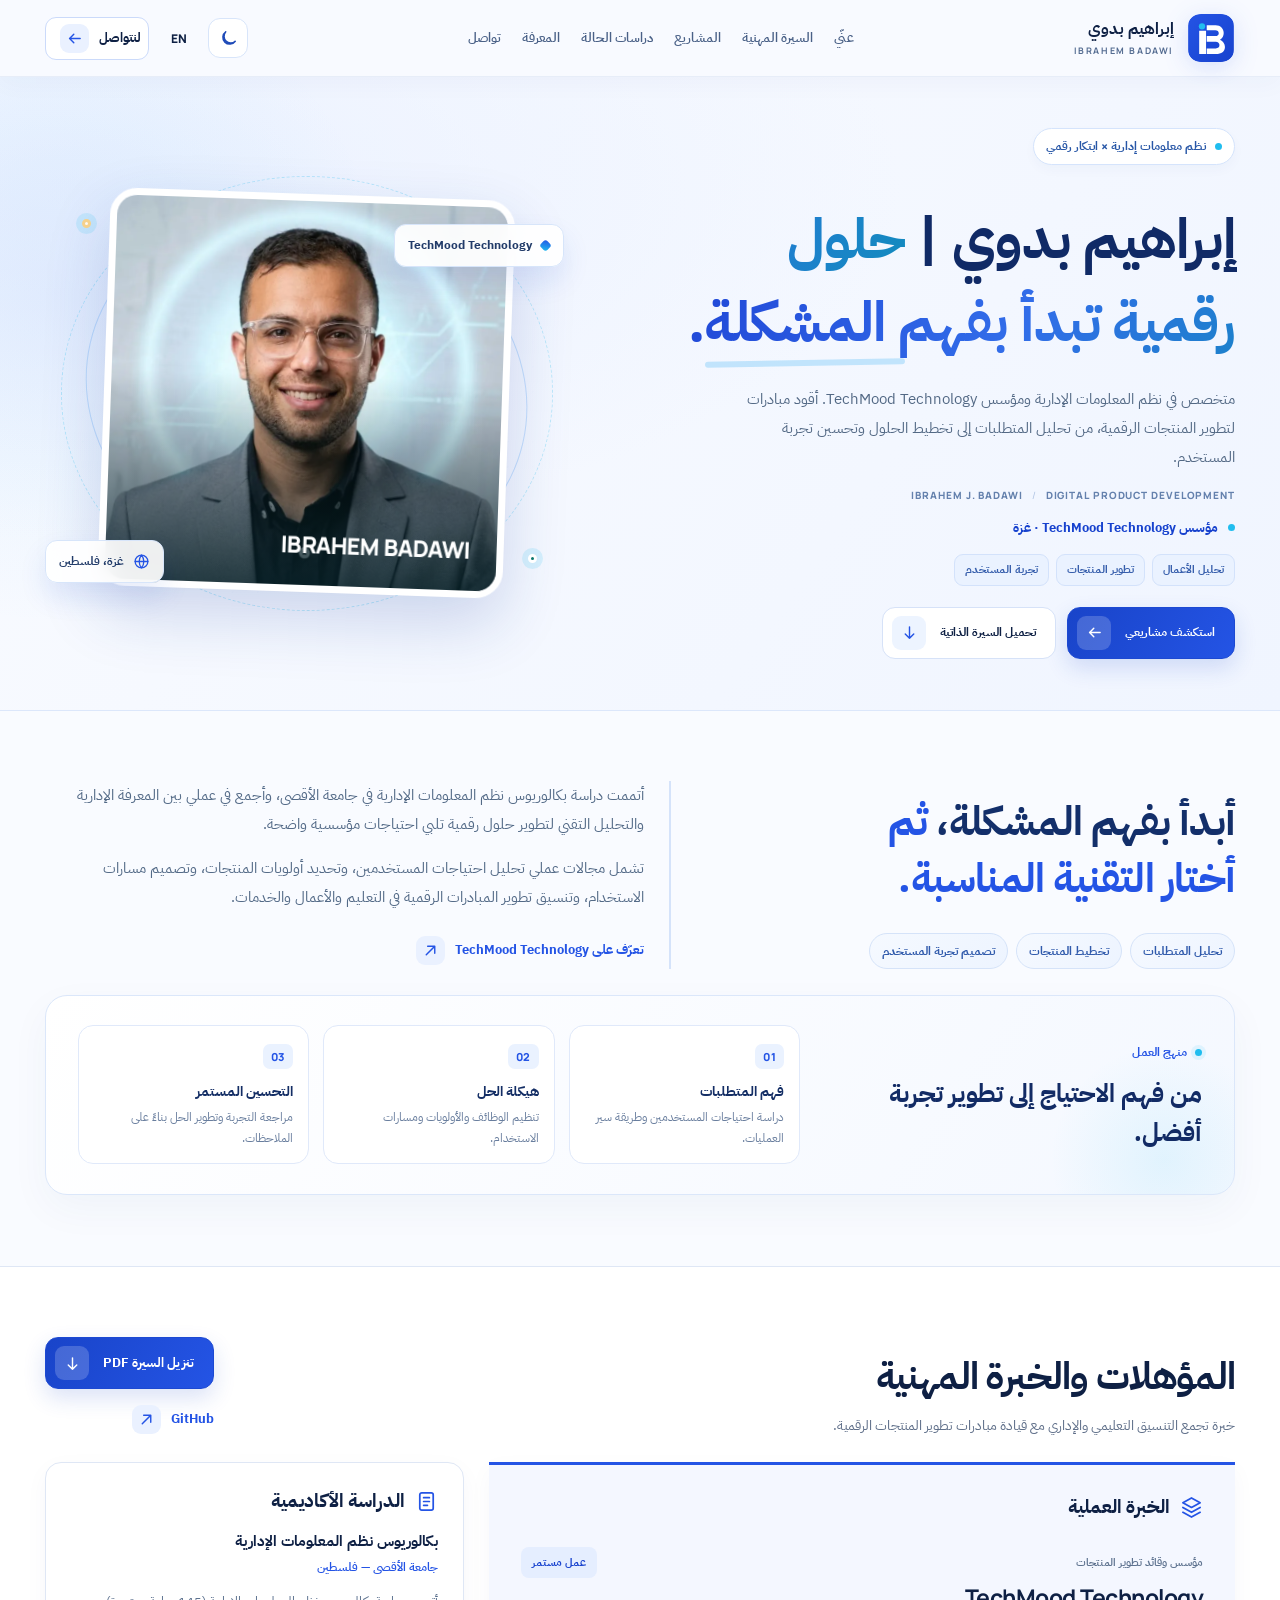
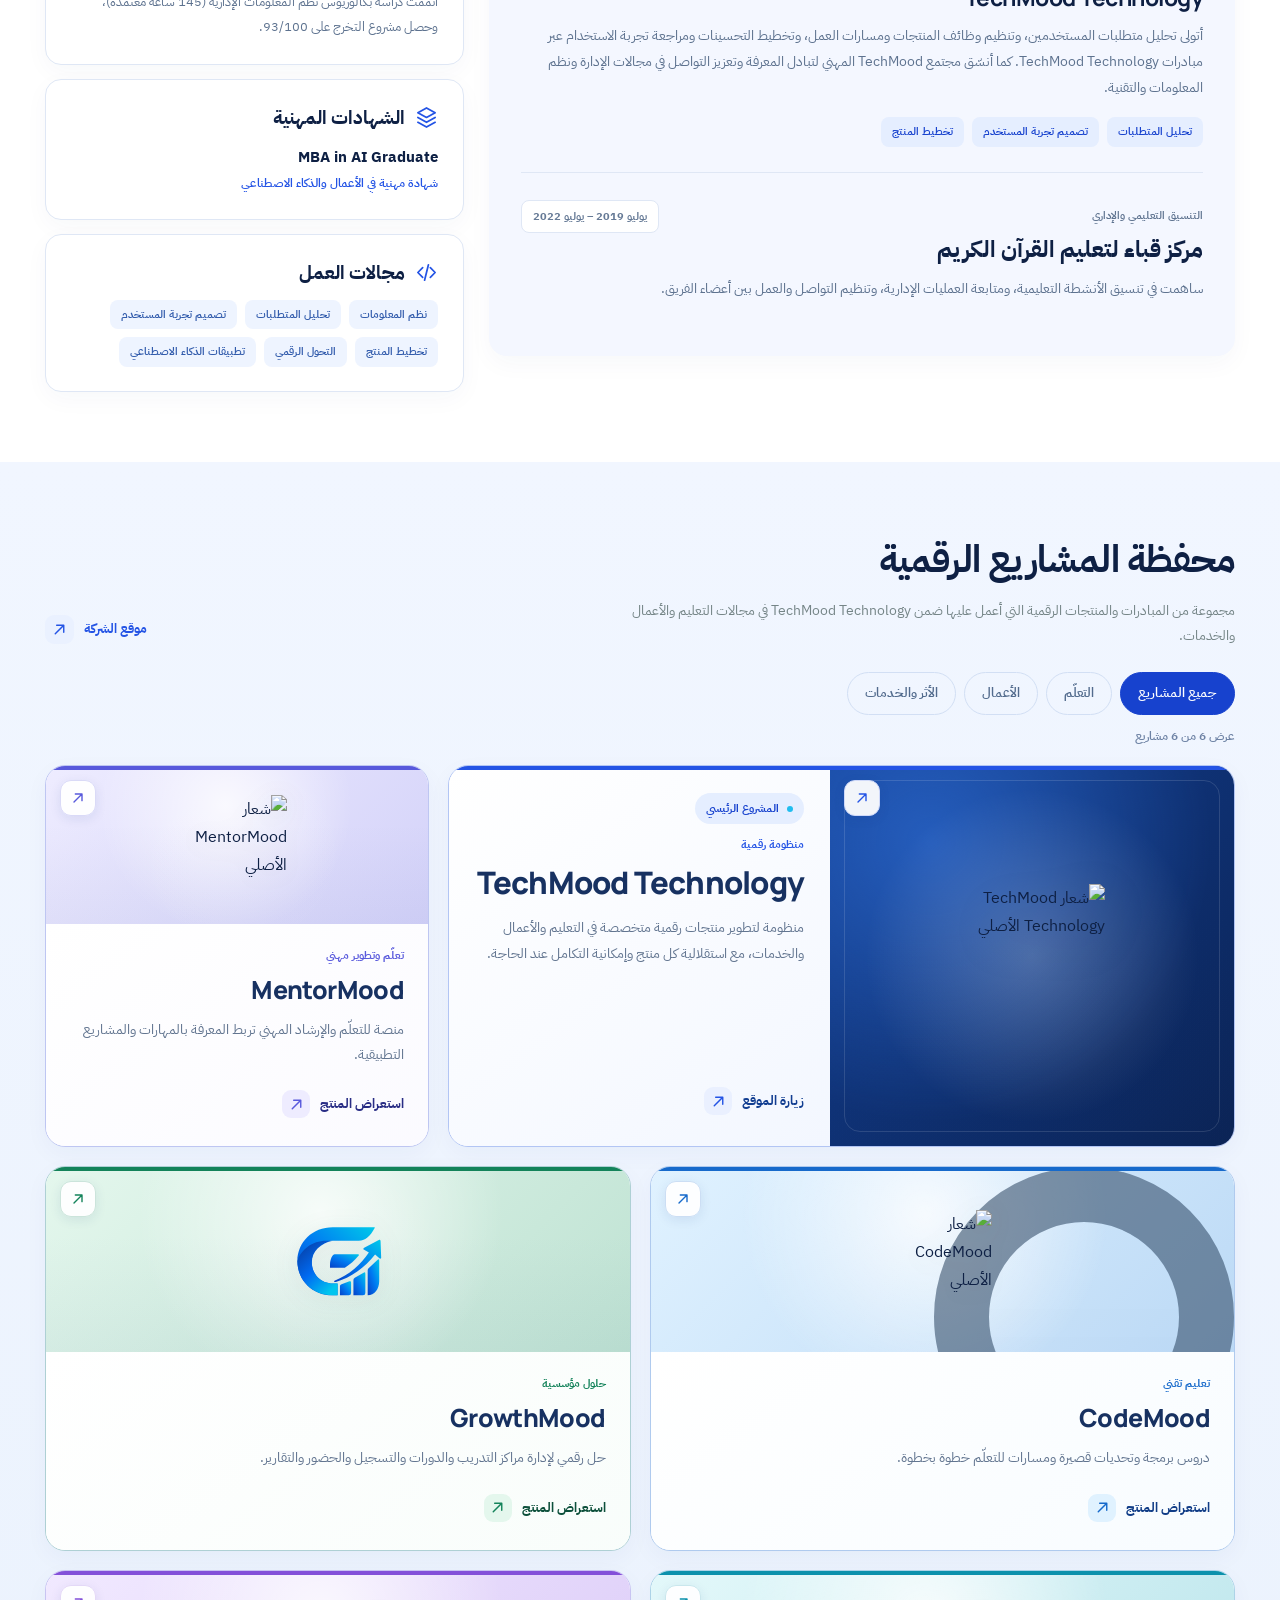
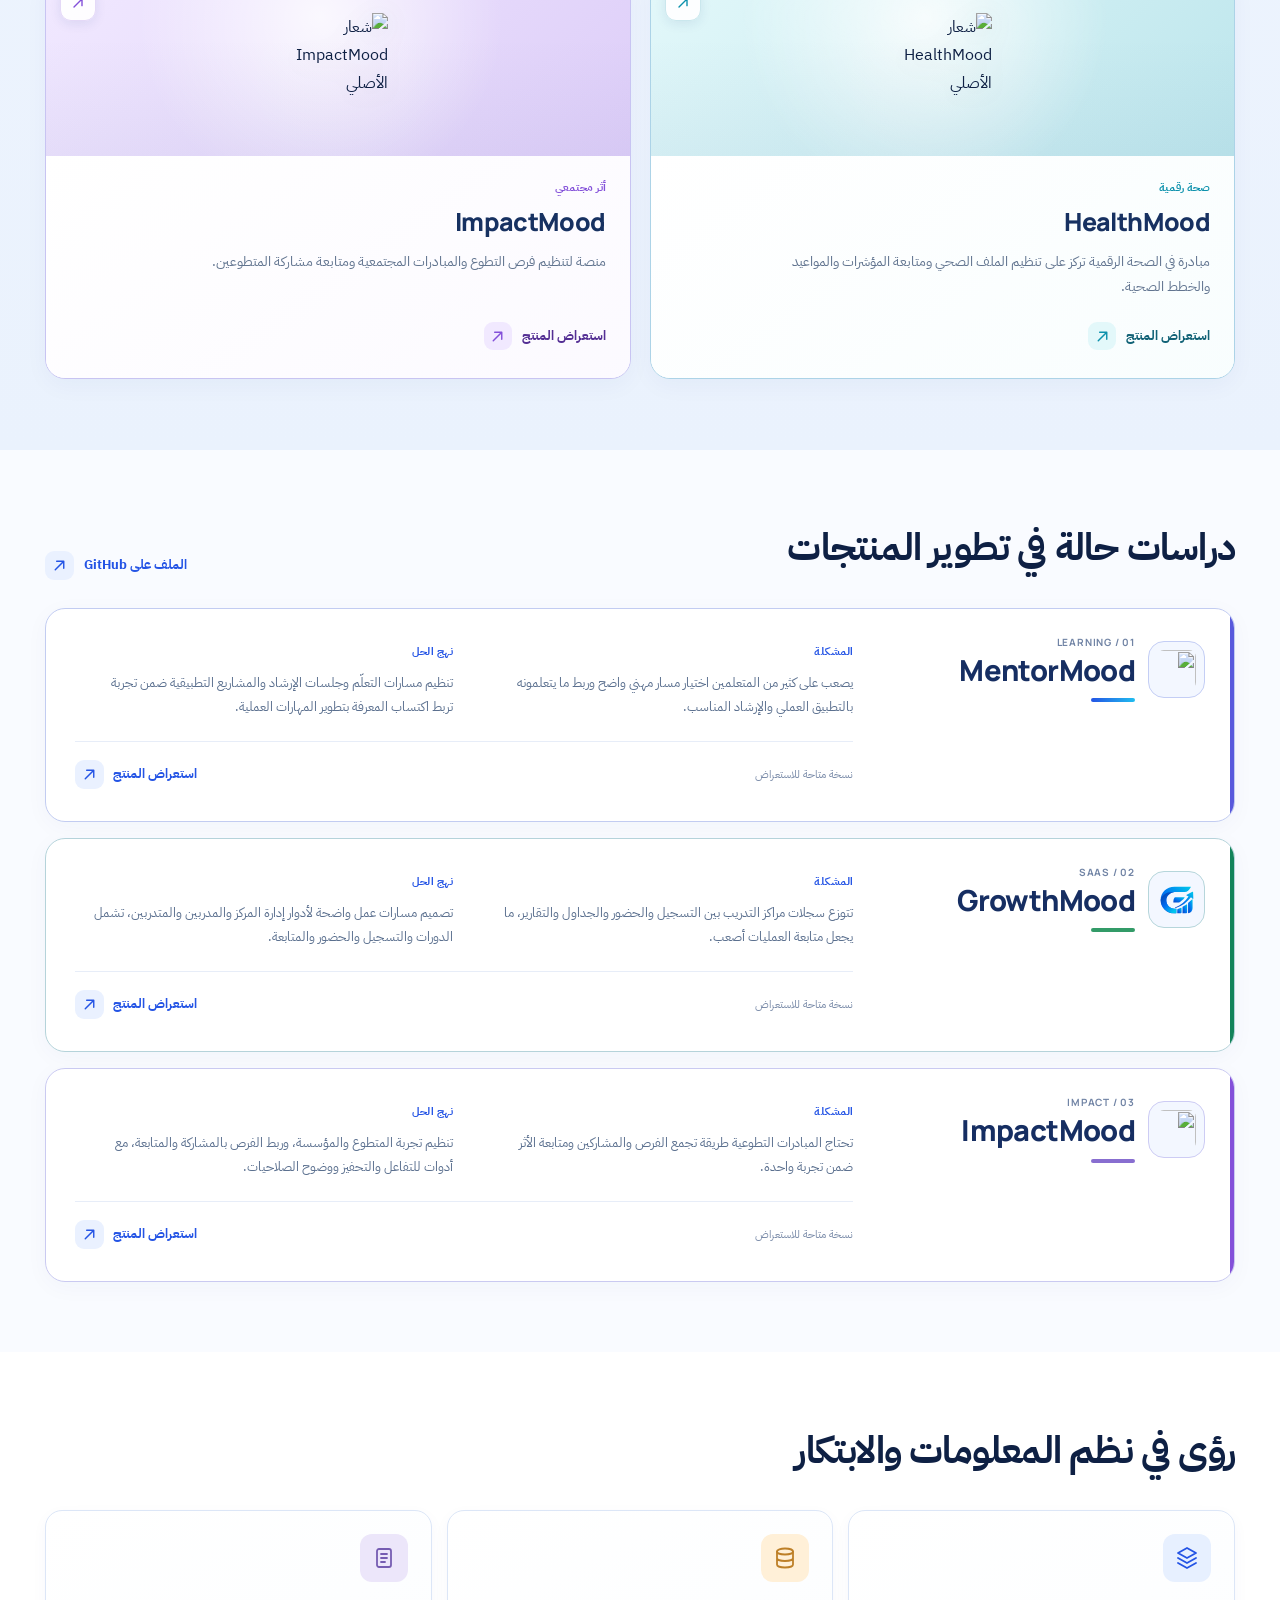
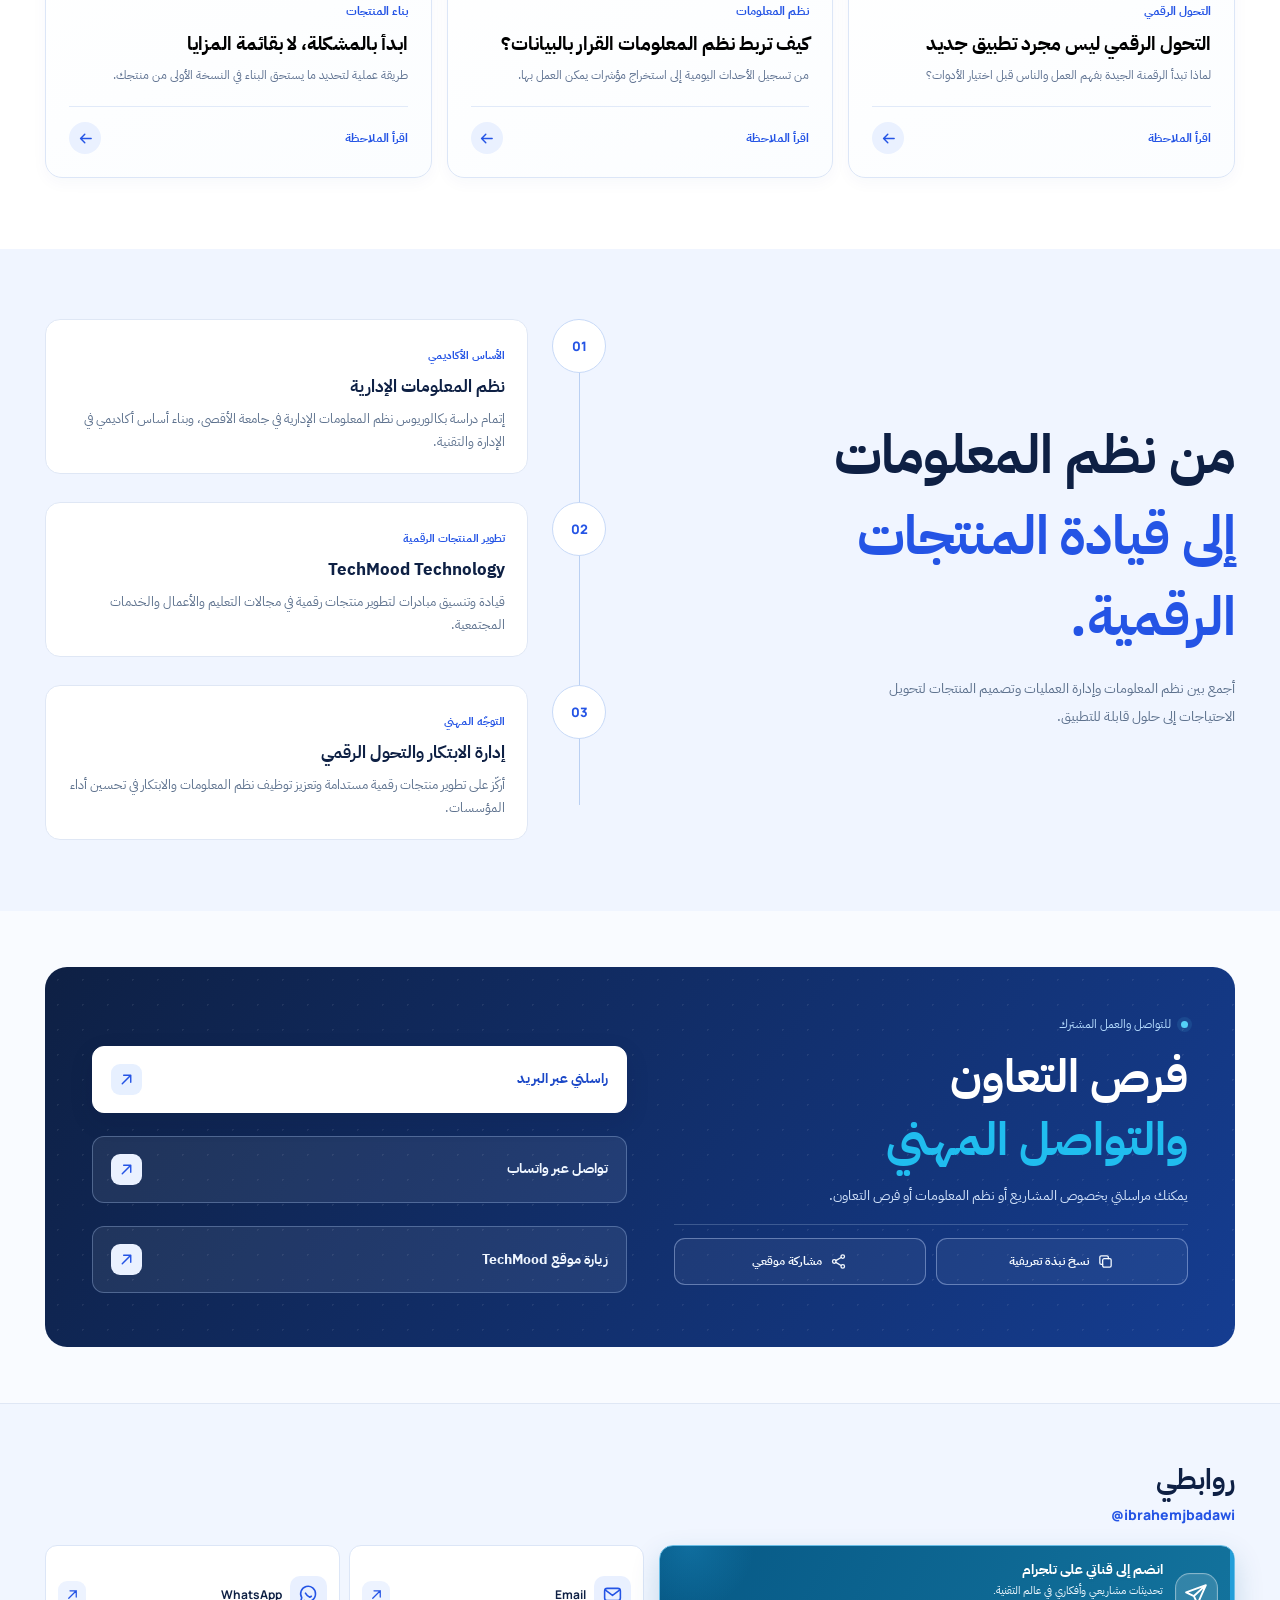
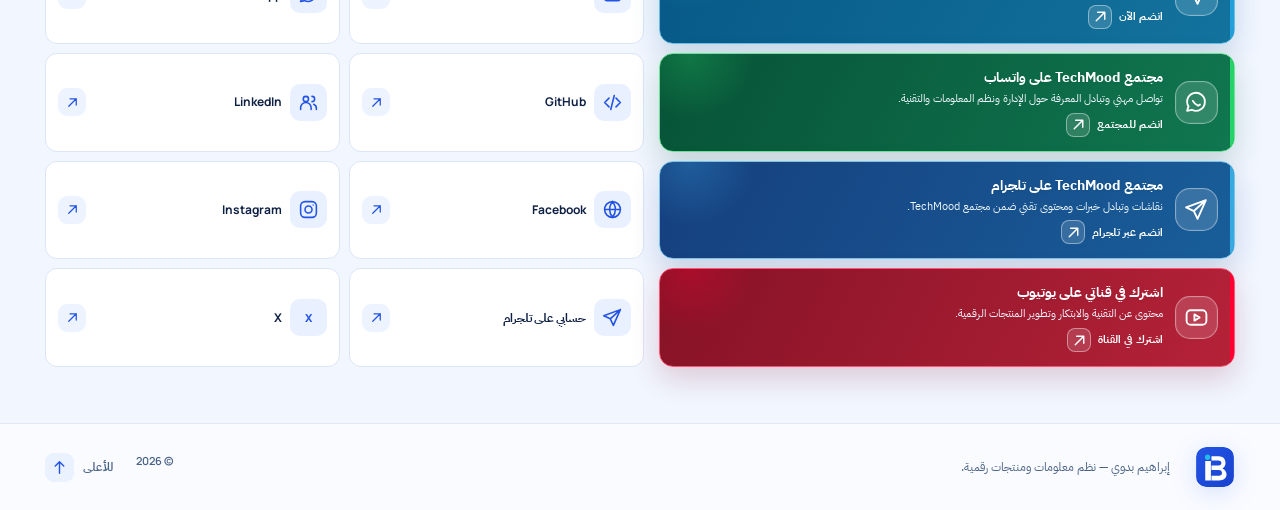
==== commit 3f0061fd: "Use refreshed GrowthMood identity in portfolio and case study" ====
--- a/ibrahim-badawi-platform/index.html
+++ b/ibrahim-badawi-platform/index.html
@@ -200,7 +200,7 @@
               <div class="project-info"><div class="project-category" data-i18n="catTechEducation">تعليم تقني</div><h3>CodeMood</h3><p data-i18n="pCode">تعلّم البرمجة والذكاء الاصطناعي بدروس قصيرة وتحديات ومسارات تفاعلية.</p><a href="https://codemood.vercel.app/" target="_blank" rel="noopener noreferrer" class="project-link"><span data-i18n="viewDemo">استعراض المنتج</span><span class="action-icon external-arrow" aria-hidden="true"><svg class="ui-icon action-svg "><use href="#icon-arrow-up-right"/></svg></span></a></div>
             </article>
             <article class="project-card" data-category="business" data-brand="growth" data-index="04">
-              <a class="project-art project-art-real art-growth" href="https://growthmood.vercel.app/" target="_blank" rel="noopener noreferrer" aria-label="GrowthMood"><span class="brand-art-halo"></span><img class="project-brand-image" src="https://growthmood.vercel.app/app-icon.svg" alt="شعار GrowthMood الأصلي" loading="lazy" decoding="async" width="130" height="130"/><span class="project-art-visit" aria-hidden="true"><svg class="ui-icon action-svg"><use href="#icon-arrow-up-right"/></svg></span></a>
+              <a class="project-art project-art-real art-growth" href="https://growthmood.vercel.app/" target="_blank" rel="noopener noreferrer" aria-label="GrowthMood"><span class="brand-art-halo"></span><img class="project-brand-image" src="./growthmood-brand.svg" alt="شعار GrowthMood الأصلي" loading="lazy" decoding="async" width="130" height="130"/><span class="project-art-visit" aria-hidden="true"><svg class="ui-icon action-svg"><use href="#icon-arrow-up-right"/></svg></span></a>
               <div class="project-info"><div class="project-category" data-i18n="catSaaS">حلول مؤسسية</div><h3>GrowthMood</h3><p data-i18n="pGrowth">حل رقمي لإدارة مراكز التدريب والدورات والتسجيل والحضور والتقارير.</p><a href="https://growthmood.vercel.app/" target="_blank" rel="noopener noreferrer" class="project-link"><span data-i18n="viewDemo">استعراض المنتج</span><span class="action-icon external-arrow" aria-hidden="true"><svg class="ui-icon action-svg "><use href="#icon-arrow-up-right"/></svg></span></a></div>
             </article>
             <article class="project-card" data-category="impact" data-brand="health" data-index="05">
@@ -221,7 +221,7 @@
           <div class="section-header case-header"><div><h2 id="cases-title" data-i18n="casesTitle">دراسات حالة في تطوير المنتجات</h2></div><a href="https://github.com/IbrahemJBadawi" target="_blank" rel="noopener noreferrer" class="text-link"><span data-i18n="sourceProfile">الملف على GitHub</span><span class="action-icon external-arrow" aria-hidden="true"><svg class="ui-icon action-svg "><use href="#icon-arrow-up-right"/></svg></span></a></div>
           <div class="case-list">
             <article class="case-card" data-brand="mentor"><div class="case-index"><span>LEARNING / 01</span><img class="case-brand" src="https://mentormood.vercel.app/logo-mark.png" alt="" aria-hidden="true" loading="lazy" decoding="async" width="56" height="56"/><strong>MentorMood</strong><span class="case-color mentor-color"></span></div><div class="case-details"><div><span class="case-label" data-i18n="caseProblem">المشكلة</span><p data-i18n="caseMentorProblem">يصعب على كثير من المتعلمين اختيار مسار مهني واضح وربط ما يتعلمونه بالتطبيق العملي والإرشاد المناسب.</p></div><div><span class="case-label" data-i18n="caseApproach">نهج الحل</span><p data-i18n="caseMentorApproach">تنظيم مسارات التعلّم وجلسات الإرشاد والمشاريع التطبيقية ضمن تجربة تربط اكتساب المعرفة بتطوير المهارات العملية.</p></div><div class="case-actions"><span class="case-stage" data-i18n="caseStage">نسخة متاحة للاستعراض</span><a href="https://mentormood.vercel.app/" target="_blank" rel="noopener noreferrer" ><span data-i18n="visitCase">استعراض المنتج</span><span class="action-icon external-arrow" aria-hidden="true"><svg class="ui-icon action-svg "><use href="#icon-arrow-up-right"/></svg></span></a></div></div></article>
-            <article class="case-card" data-brand="growth"><div class="case-index"><span>SAAS / 02</span><img class="case-brand" src="https://growthmood.vercel.app/app-icon.svg" alt="" aria-hidden="true" loading="lazy" decoding="async" width="56" height="56"/><strong>GrowthMood</strong><span class="case-color growth-color"></span></div><div class="case-details"><div><span class="case-label" data-i18n="caseProblem">المشكلة</span><p data-i18n="caseGrowthProblem">تتوزع سجلات مراكز التدريب بين التسجيل والحضور والجداول والتقارير، ما يجعل متابعة العمليات أصعب.</p></div><div><span class="case-label" data-i18n="caseApproach">نهج الحل</span><p data-i18n="caseGrowthApproach">تصميم مسارات عمل واضحة لأدوار إدارة المركز والمدربين والمتدربين، تشمل الدورات والتسجيل والحضور والمتابعة.</p></div><div class="case-actions"><span class="case-stage" data-i18n="caseStage">نسخة متاحة للاستعراض</span><a href="https://growthmood.vercel.app/" target="_blank" rel="noopener noreferrer" ><span data-i18n="visitCase">استعراض المنتج</span><span class="action-icon external-arrow" aria-hidden="true"><svg class="ui-icon action-svg "><use href="#icon-arrow-up-right"/></svg></span></a></div></div></article>
+            <article class="case-card" data-brand="growth"><div class="case-index"><span>SAAS / 02</span><img class="case-brand" src="./growthmood-brand.svg" alt="" aria-hidden="true" loading="lazy" decoding="async" width="56" height="56"/><strong>GrowthMood</strong><span class="case-color growth-color"></span></div><div class="case-details"><div><span class="case-label" data-i18n="caseProblem">المشكلة</span><p data-i18n="caseGrowthProblem">تتوزع سجلات مراكز التدريب بين التسجيل والحضور والجداول والتقارير، ما يجعل متابعة العمليات أصعب.</p></div><div><span class="case-label" data-i18n="caseApproach">نهج الحل</span><p data-i18n="caseGrowthApproach">تصميم مسارات عمل واضحة لأدوار إدارة المركز والمدربين والمتدربين، تشمل الدورات والتسجيل والحضور والمتابعة.</p></div><div class="case-actions"><span class="case-stage" data-i18n="caseStage">نسخة متاحة للاستعراض</span><a href="https://growthmood.vercel.app/" target="_blank" rel="noopener noreferrer" ><span data-i18n="visitCase">استعراض المنتج</span><span class="action-icon external-arrow" aria-hidden="true"><svg class="ui-icon action-svg "><use href="#icon-arrow-up-right"/></svg></span></a></div></div></article>
             <article class="case-card" data-brand="impact"><div class="case-index"><span>IMPACT / 03</span><img class="case-brand" src="https://impactmood.vercel.app/assets/impact-icon.png" alt="" aria-hidden="true" loading="lazy" decoding="async" width="56" height="56"/><strong>ImpactMood</strong><span class="case-color impact-color"></span></div><div class="case-details"><div><span class="case-label" data-i18n="caseProblem">المشكلة</span><p data-i18n="caseImpactProblem">تحتاج المبادرات التطوعية طريقة تجمع الفرص والمشاركين ومتابعة الأثر ضمن تجربة واحدة.</p></div><div><span class="case-label" data-i18n="caseApproach">نهج الحل</span><p data-i18n="caseImpactApproach">تنظيم تجربة المتطوع والمؤسسة، وربط الفرص بالمشاركة والمتابعة، مع أدوات للتفاعل والتحفيز ووضوح الصلاحيات.</p></div><div class="case-actions"><span class="case-stage" data-i18n="caseStage">نسخة متاحة للاستعراض</span><a href="https://impactmood.vercel.app/" target="_blank" rel="noopener noreferrer" ><span data-i18n="visitCase">استعراض المنتج</span><span class="action-icon external-arrow" aria-hidden="true"><svg class="ui-icon action-svg "><use href="#icon-arrow-up-right"/></svg></span></a></div></div></article>
           </div>
         </div>
--- a/ibrahim-badawi-platform/styles.css
+++ b/ibrahim-badawi-platform/styles.css
@@ -1567,3 +1567,107 @@
 html[data-theme="light"] .brand-copy small{color:#536b90}
 html[data-theme="light"] .footer-end,
 html[data-theme="light"] .footer-inner>span{color:#4b6386}
+
+
+/* Platform-colored community invitation cards: Telegram blue, WhatsApp green,
+   and YouTube red. Overrides legacy blue-on-all-cards styling in both themes. */
+.social-community-grid > .telegram-channel-cta {
+  --channel-deep:#095587;
+  --channel-mid:#176f9e;
+  --channel-accent:#229ed9;
+  position:relative;
+  isolation:isolate;
+  overflow:hidden;
+  background:linear-gradient(117deg,var(--channel-deep) 0%,var(--channel-mid) 100%);
+  border:1px solid color-mix(in srgb,var(--channel-accent) 67%,#fff);
+  color:#fff;
+  box-shadow:0 12px 29px color-mix(in srgb,var(--channel-deep) 19%,transparent);
+  transition:transform .28s var(--studio-ease),box-shadow .28s var(--studio-ease),border-color .28s ease;
+}
+.social-community-grid > .telegram-channel-cta.personal-telegram-cta {
+  --channel-deep:#075986;
+  --channel-mid:#13739d;
+  --channel-accent:#229ed9;
+}
+.social-community-grid > .telegram-channel-cta.techmood-community-cta {
+  --channel-deep:#075337;
+  --channel-mid:#107750;
+  --channel-accent:#25d366;
+}
+.social-community-grid > .telegram-channel-cta.techmood-telegram-cta {
+  --channel-deep:#163f7e;
+  --channel-mid:#185e99;
+  --channel-accent:#36a9e1;
+}
+.social-community-grid > .telegram-channel-cta.youtube-channel-cta {
+  --channel-deep:#861226;
+  --channel-mid:#b52238;
+  --channel-accent:#ff0033;
+}
+.social-community-grid > .telegram-channel-cta::before {
+  content:"";
+  position:absolute;z-index:0;
+  inset-inline-start:0;inset-block:0;
+  width:4px;
+  background:var(--channel-accent);
+  pointer-events:none;
+}
+.social-community-grid > .telegram-channel-cta::after {
+  content:"";
+  position:absolute;z-index:0;
+  width:135px;height:135px;
+  inset-inline-end:-38px;inset-block-start:-68px;
+  border-radius:50%;
+  background:radial-gradient(circle,color-mix(in srgb,var(--channel-accent) 28%,transparent),transparent 68%);
+  pointer-events:none;
+}
+.social-community-grid > .telegram-channel-cta > * {
+  position:relative;z-index:1;
+}
+.social-community-grid > .telegram-channel-cta .channel-icon,
+.social-community-grid > .telegram-channel-cta.techmood-community-cta .channel-icon,
+.social-community-grid > .telegram-channel-cta.techmood-telegram-cta .channel-icon,
+.social-community-grid > .telegram-channel-cta.youtube-channel-cta .channel-icon {
+  background:#ffffff24;
+  border-color:#ffffff66;
+  color:#fff;
+  box-shadow:inset 0 0 0 1px #ffffff0d;
+}
+.social-community-grid > .telegram-channel-cta .channel-copy strong {
+  color:#fff;
+  text-shadow:0 1px 4px #0000000e;
+}
+.social-community-grid > .telegram-channel-cta .channel-copy small {
+  color:#eff8ff;
+}
+.social-community-grid > .telegram-channel-cta .channel-action,
+.social-community-grid > .telegram-channel-cta.techmood-community-cta .channel-action,
+.social-community-grid > .telegram-channel-cta.techmood-telegram-cta .channel-action,
+.social-community-grid > .telegram-channel-cta.youtube-channel-cta .channel-action {
+  color:#fff;
+}
+.social-community-grid > .telegram-channel-cta .channel-action .action-icon {
+  color:#fff;background:#ffffff24;border-color:#ffffff6a;
+}
+.social-community-grid > .telegram-channel-cta:hover {
+  transform:translateY(-3px);
+  box-shadow:0 18px 34px color-mix(in srgb,var(--channel-deep) 32%,transparent);
+  border-color:#ffffffaa;
+}
+.social-community-grid > .telegram-channel-cta:hover .channel-action .action-icon {
+  background:#ffffff40;color:#fff;
+}
+.social-community-grid > .telegram-channel-cta:focus-visible {
+  outline:3px solid #20bdef;
+  outline-offset:4px;
+}
+html[data-theme="dark"] .social-community-grid > .telegram-channel-cta {
+  background:linear-gradient(117deg,var(--channel-deep),var(--channel-mid));
+  box-shadow:0 12px 32px #02081665;
+}
+html[data-theme="dark"] .social-community-grid > .telegram-channel-cta:hover {
+  box-shadow:0 18px 35px #02081696;
+}
+@media(prefers-reduced-motion:reduce) {
+  .social-community-grid > .telegram-channel-cta:hover {transform:none}
+}
